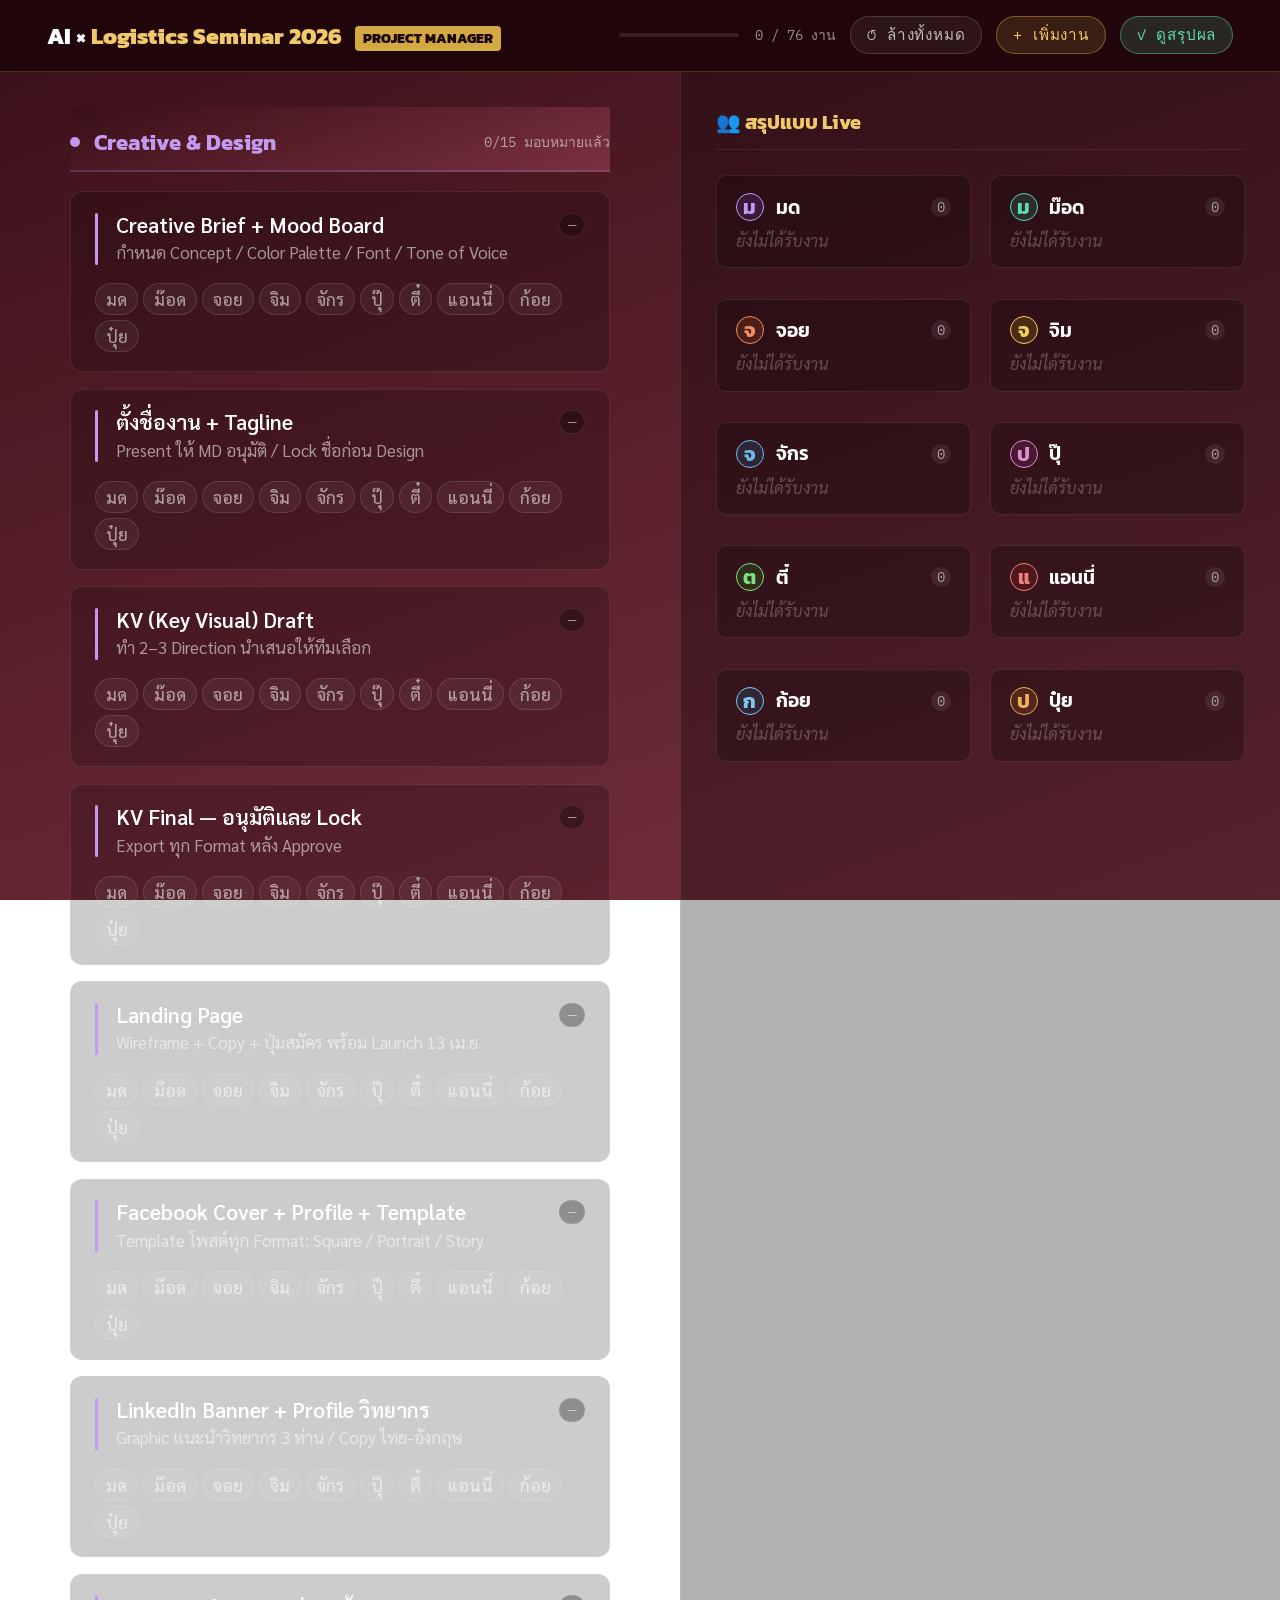
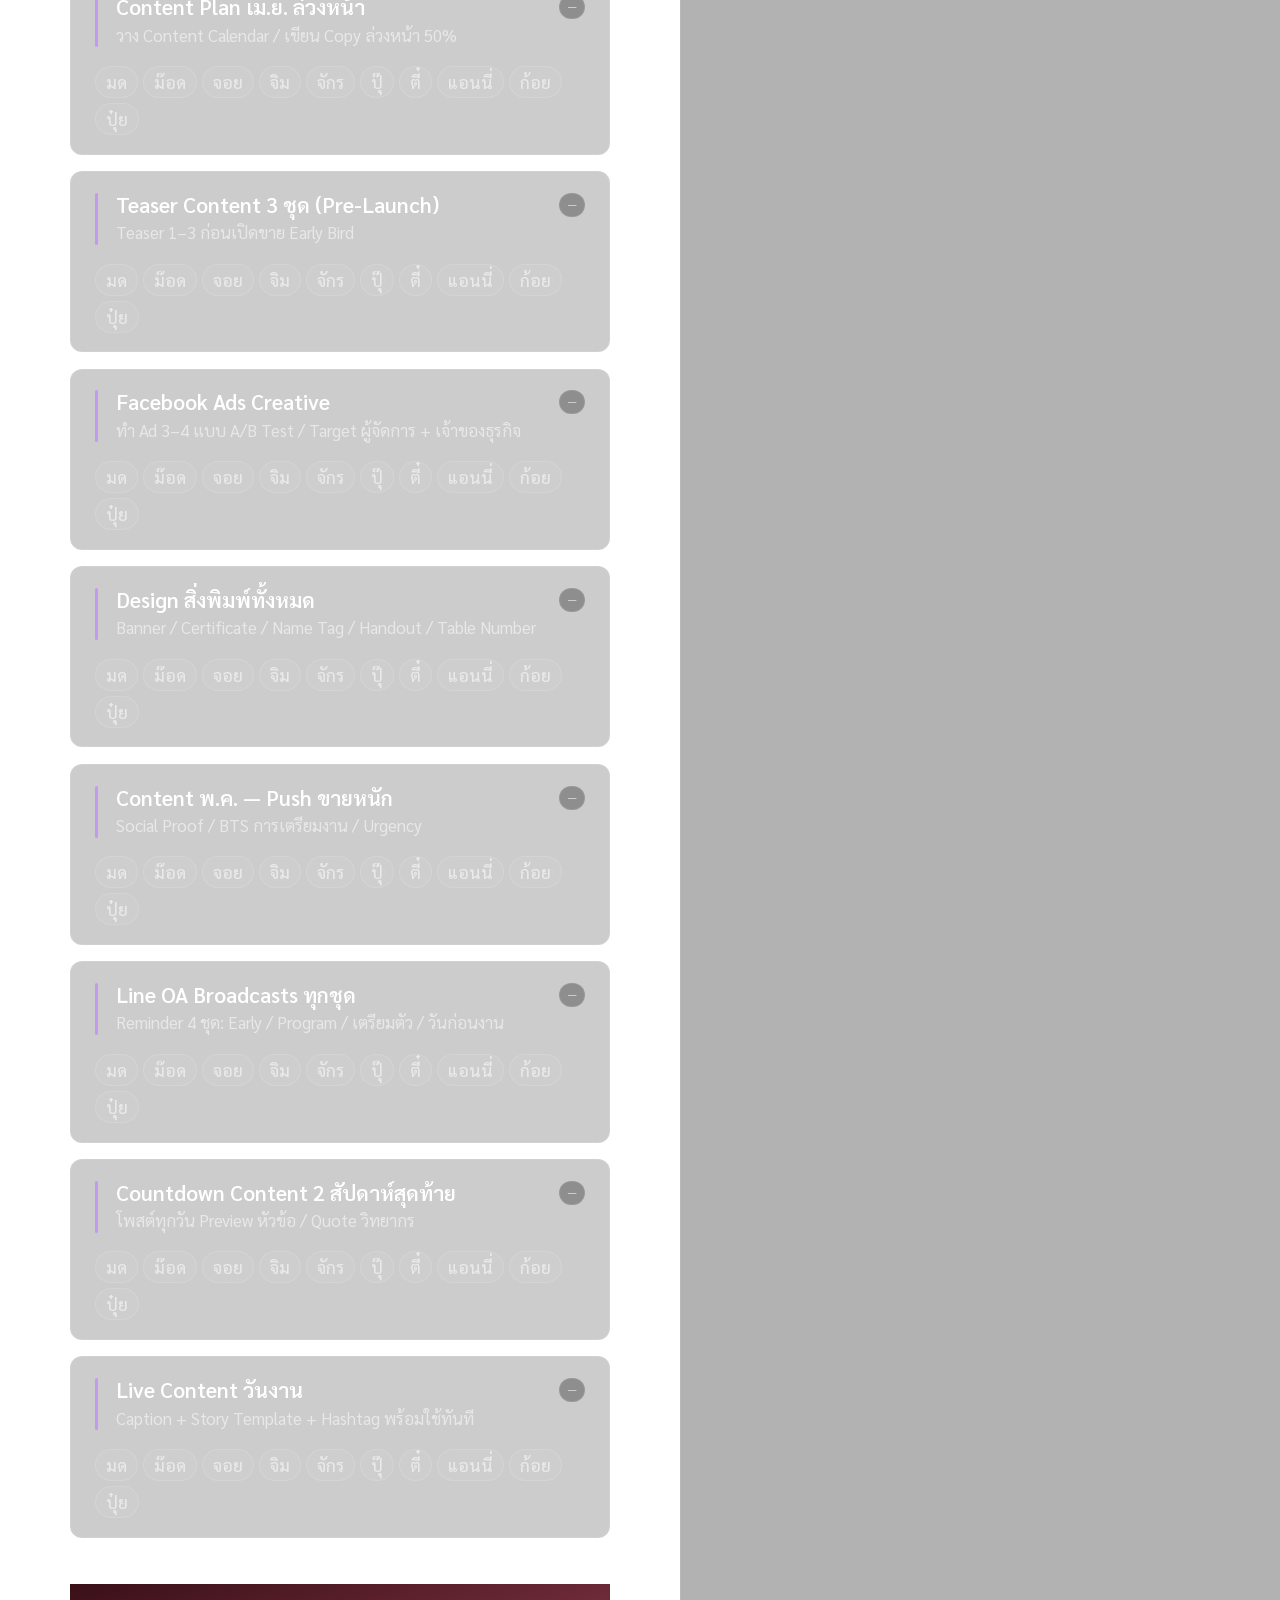
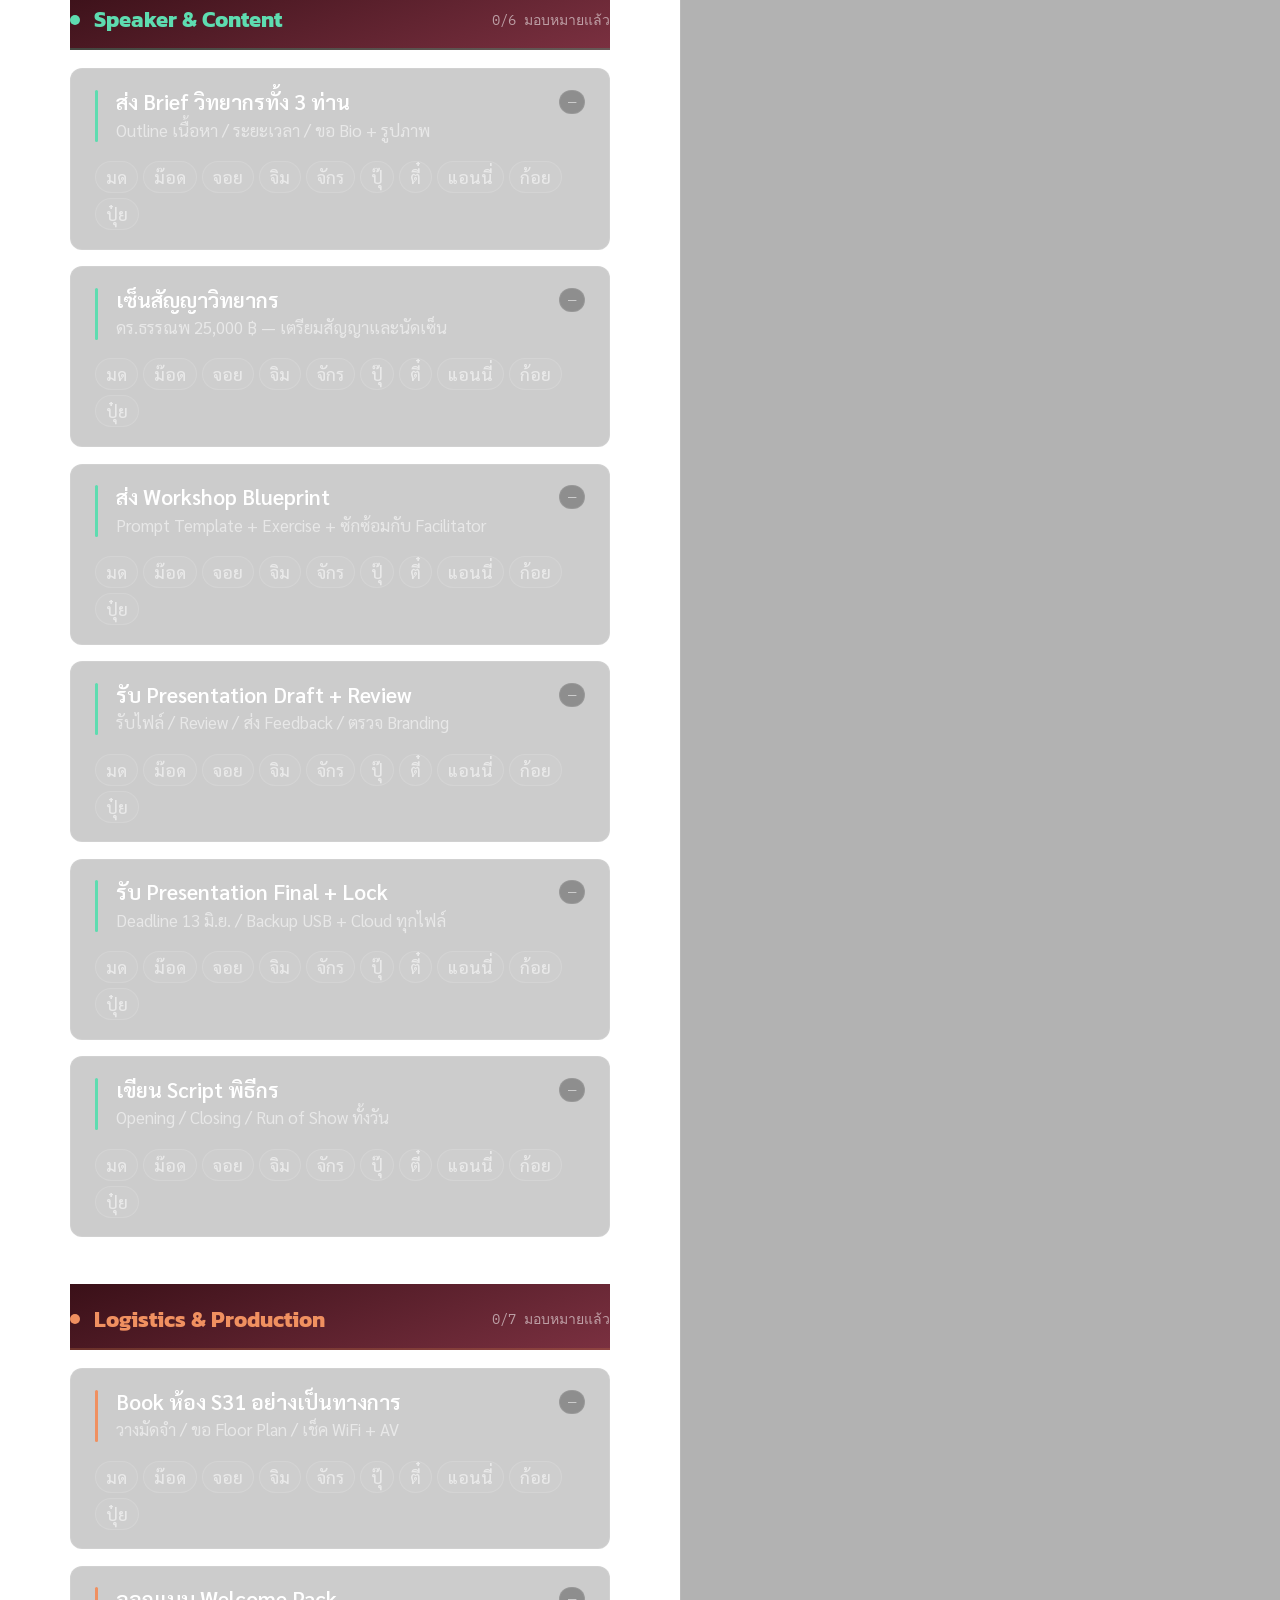
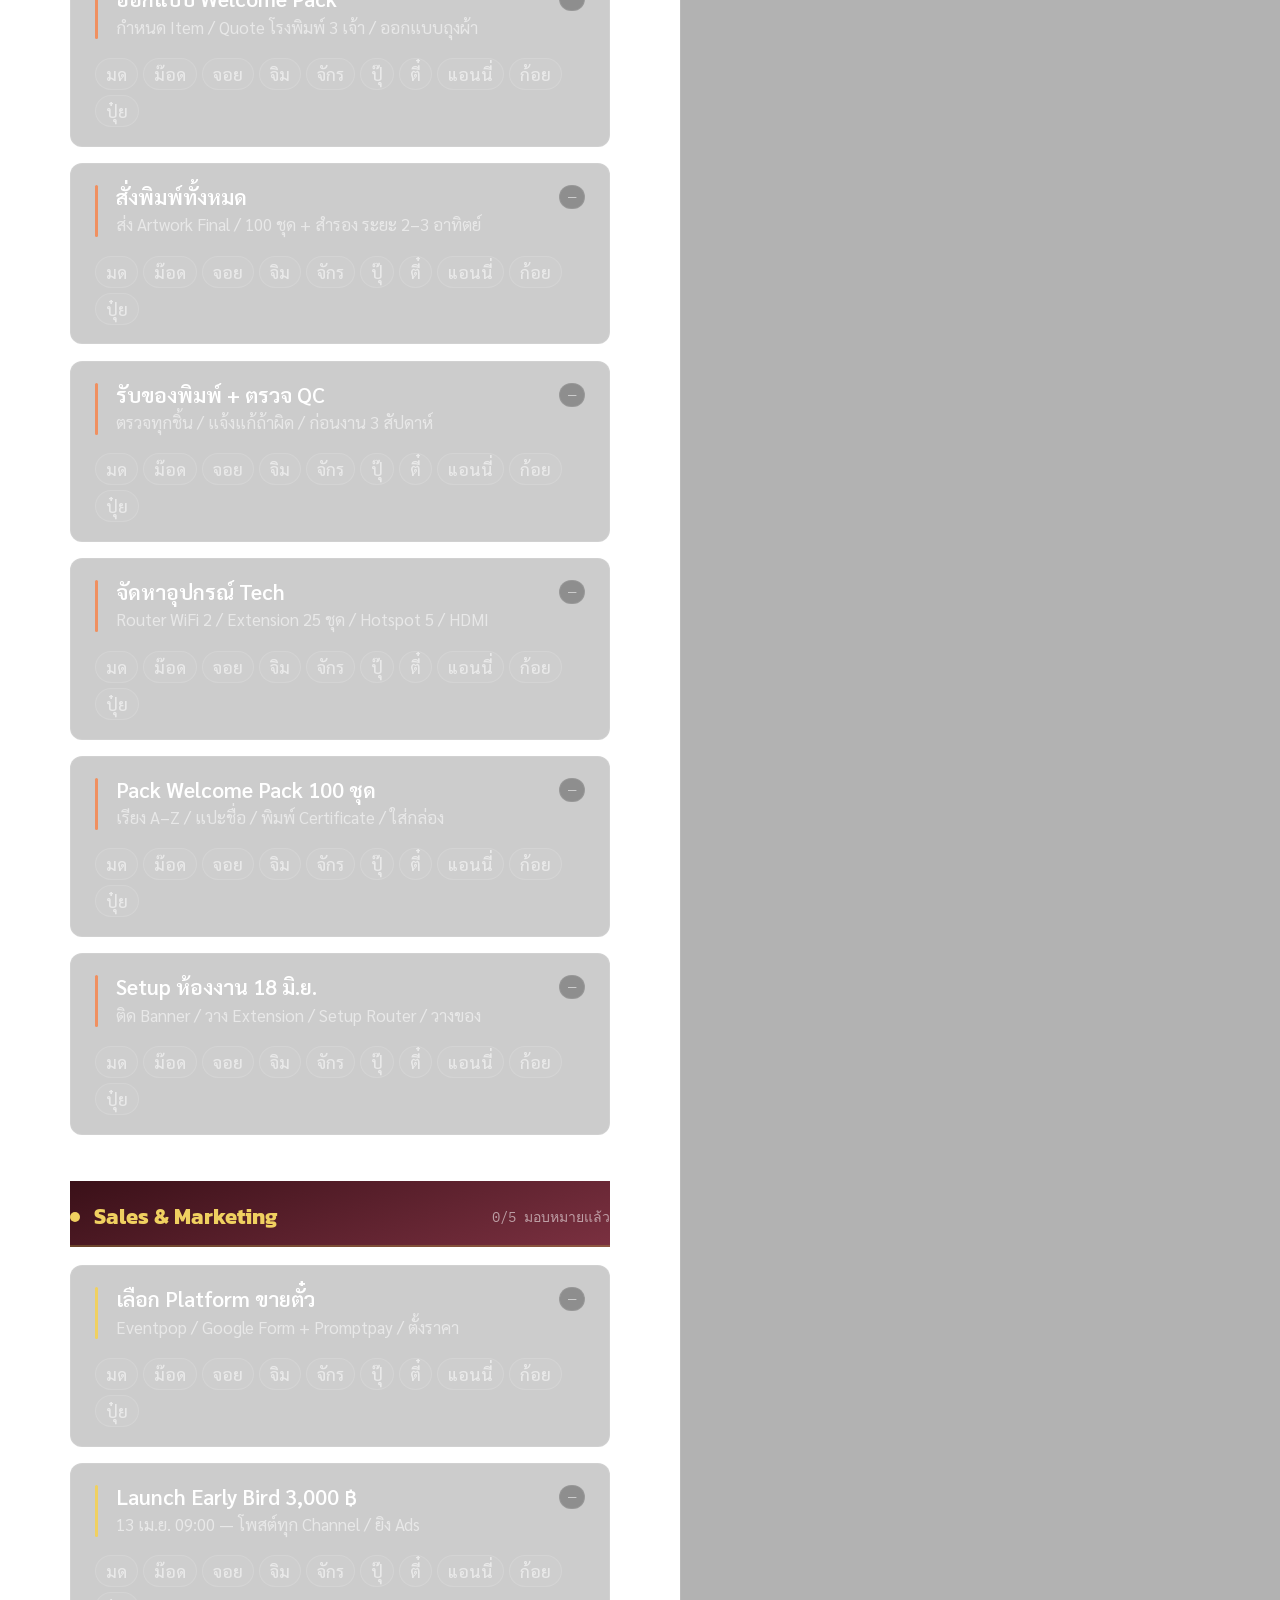
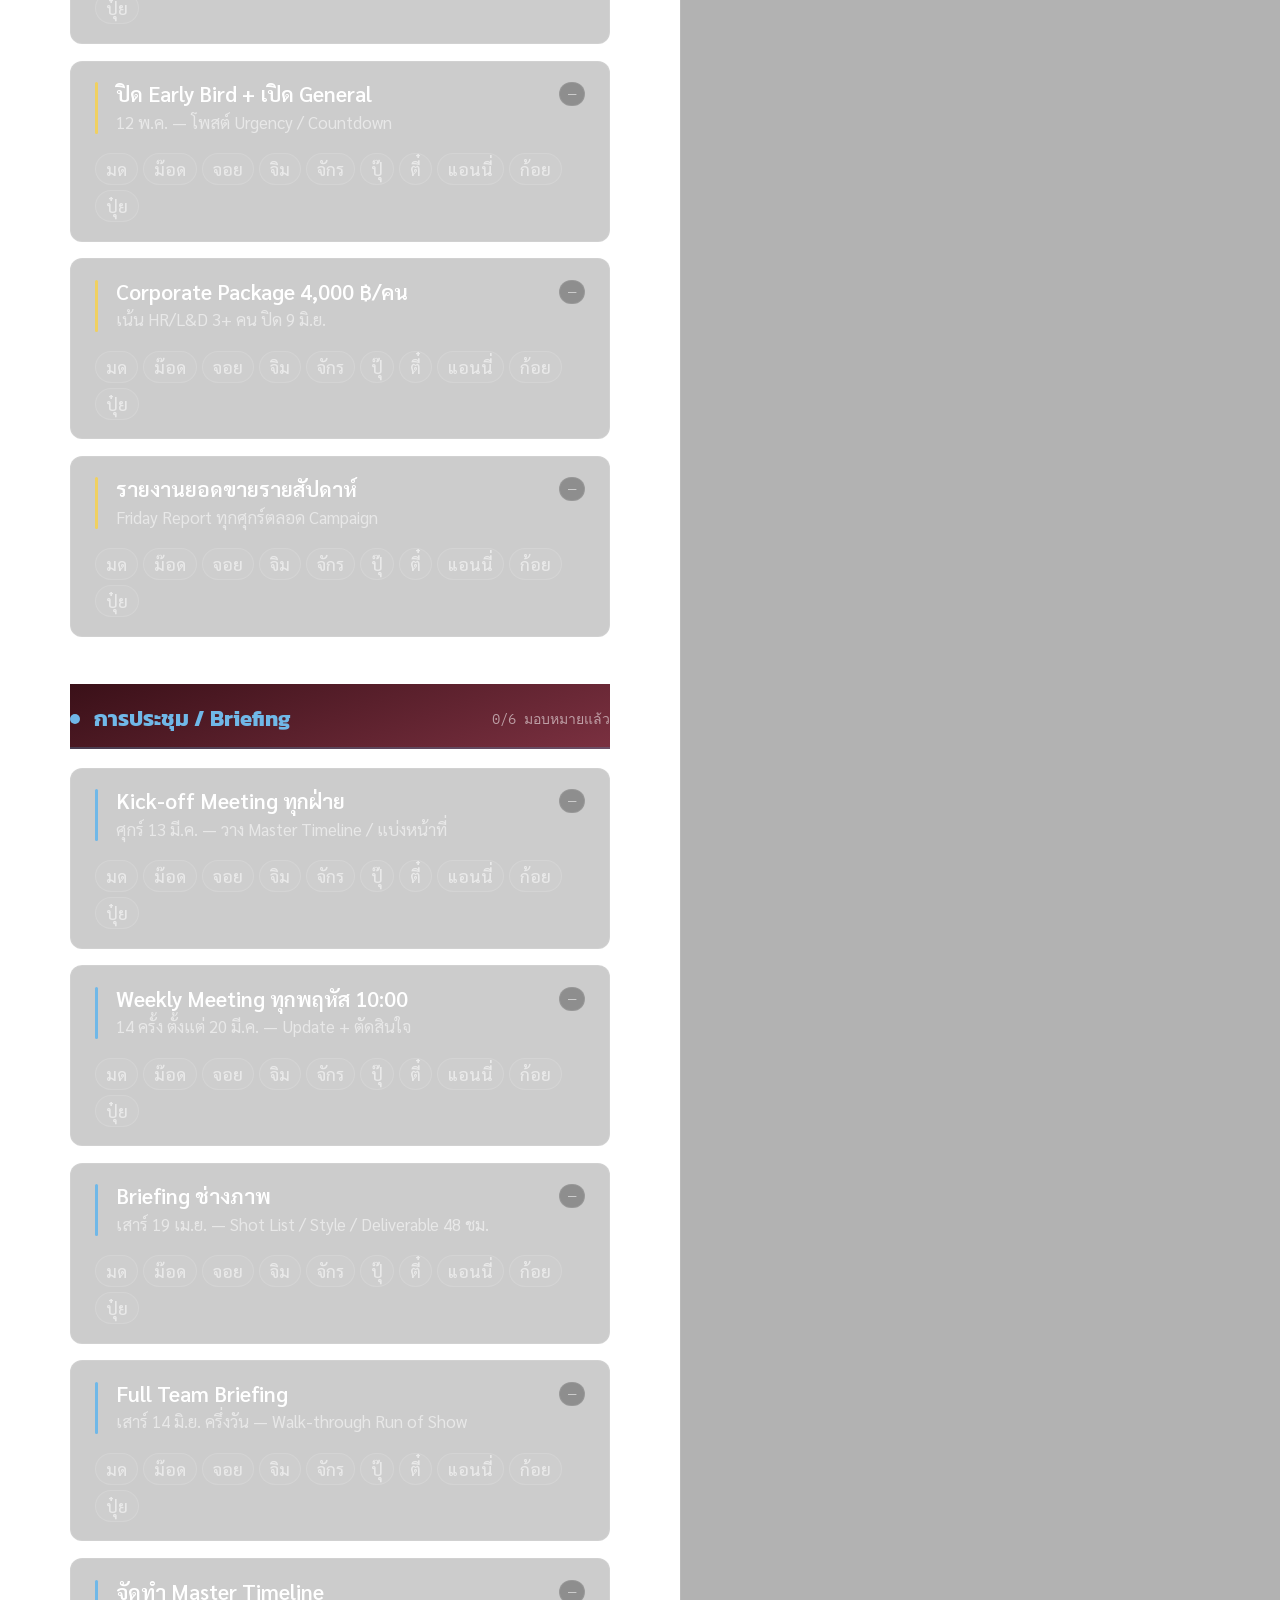
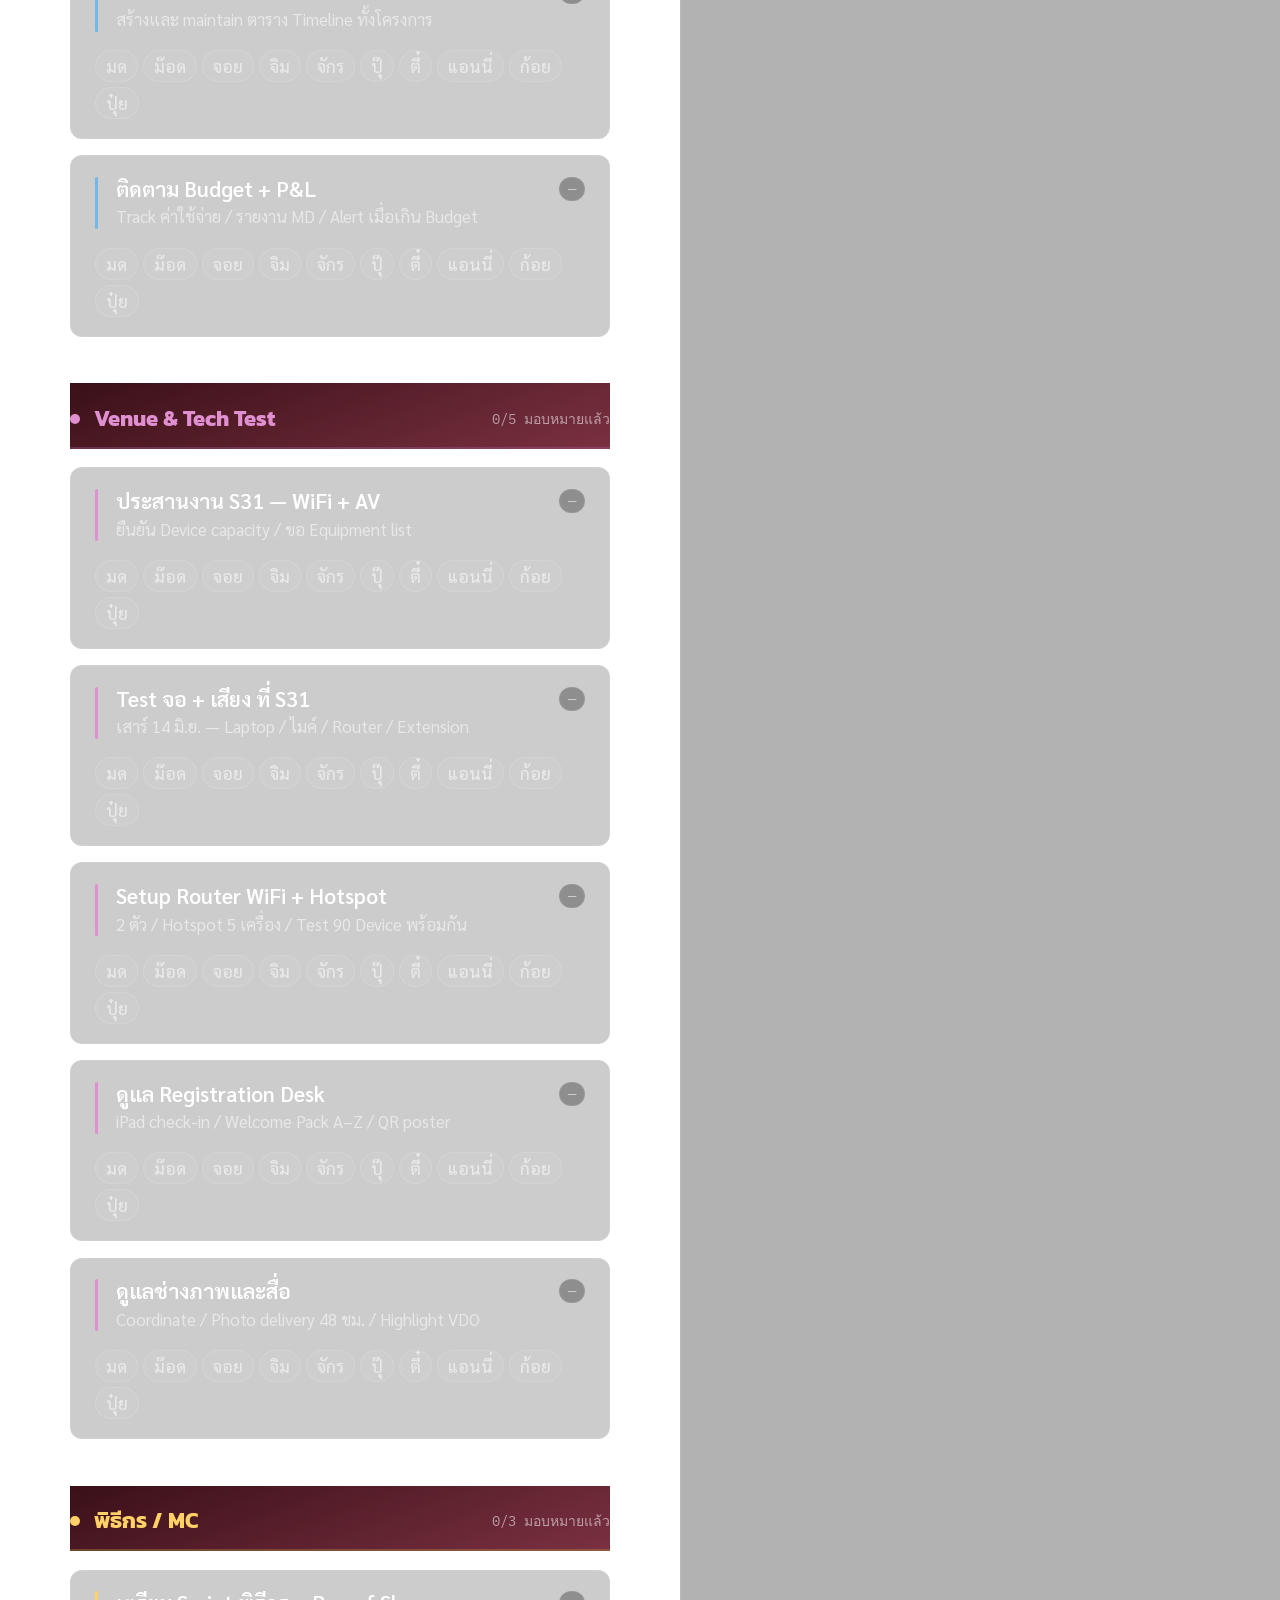
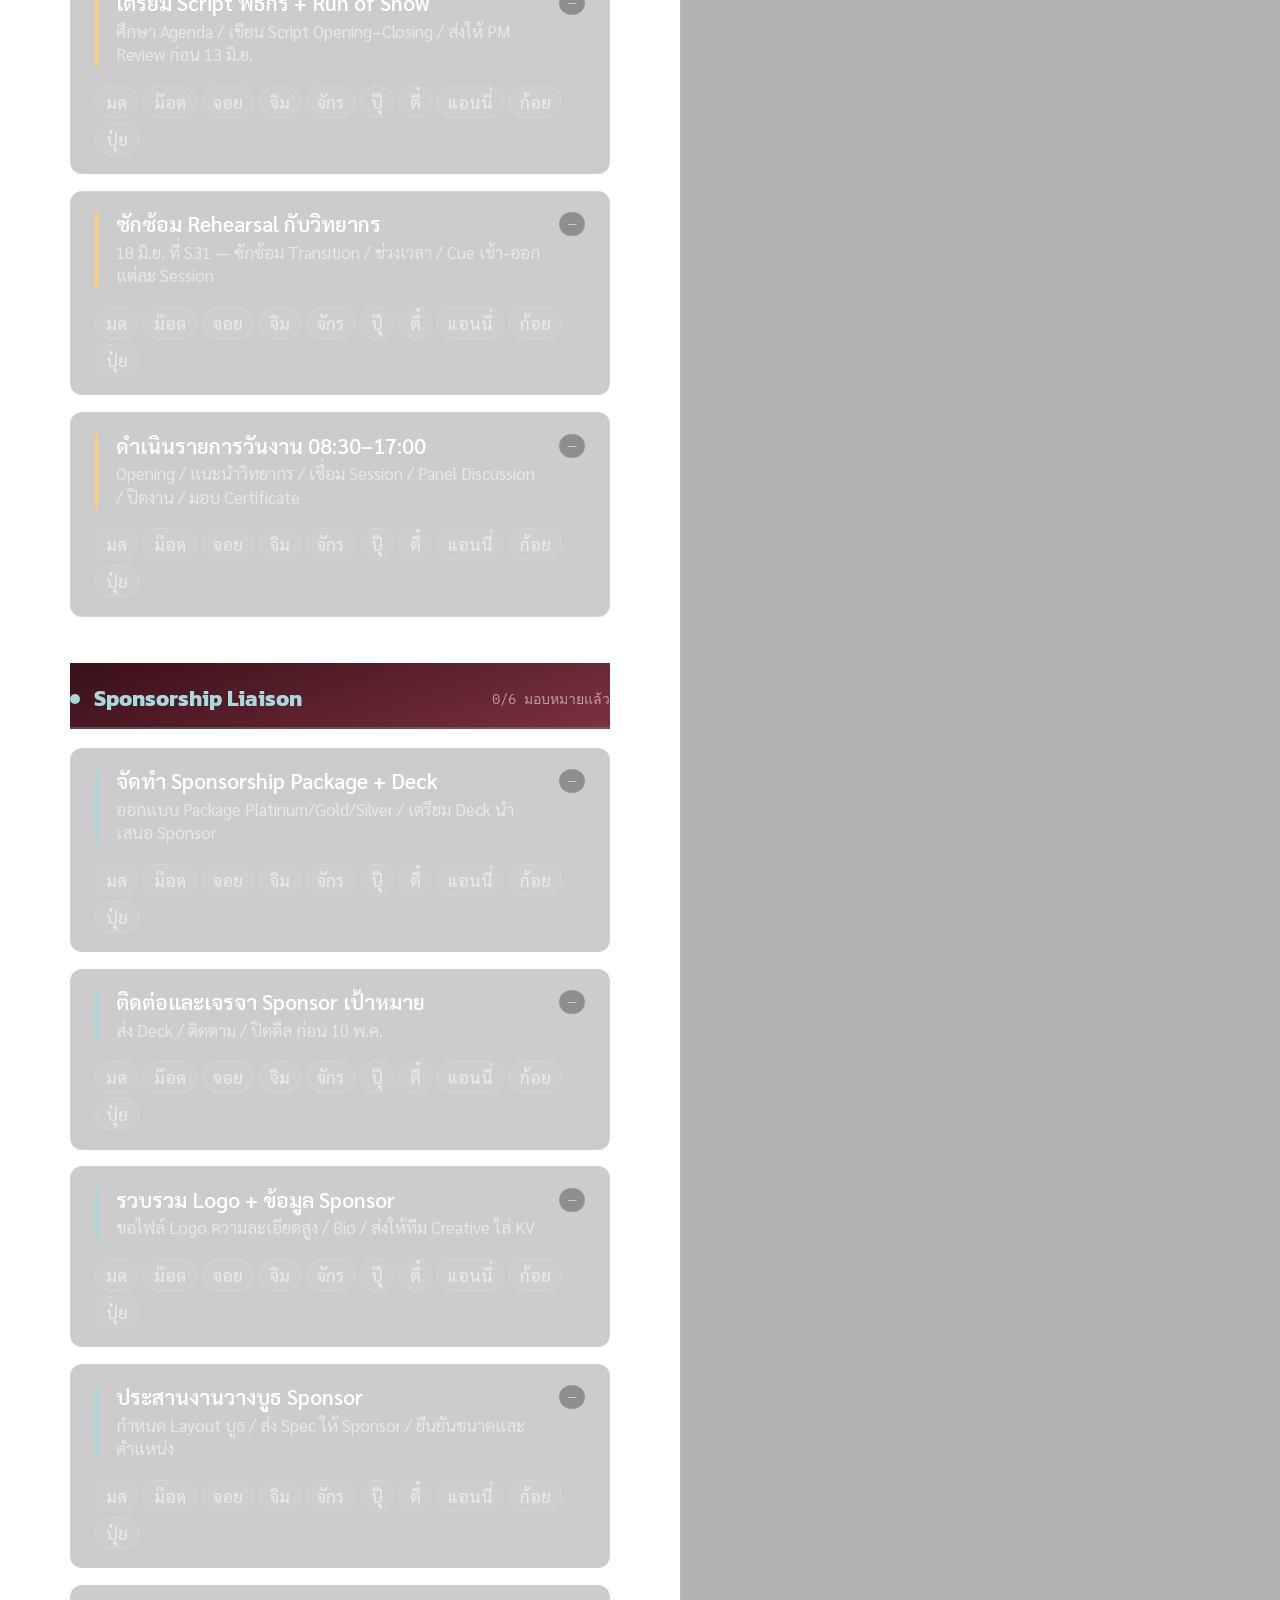
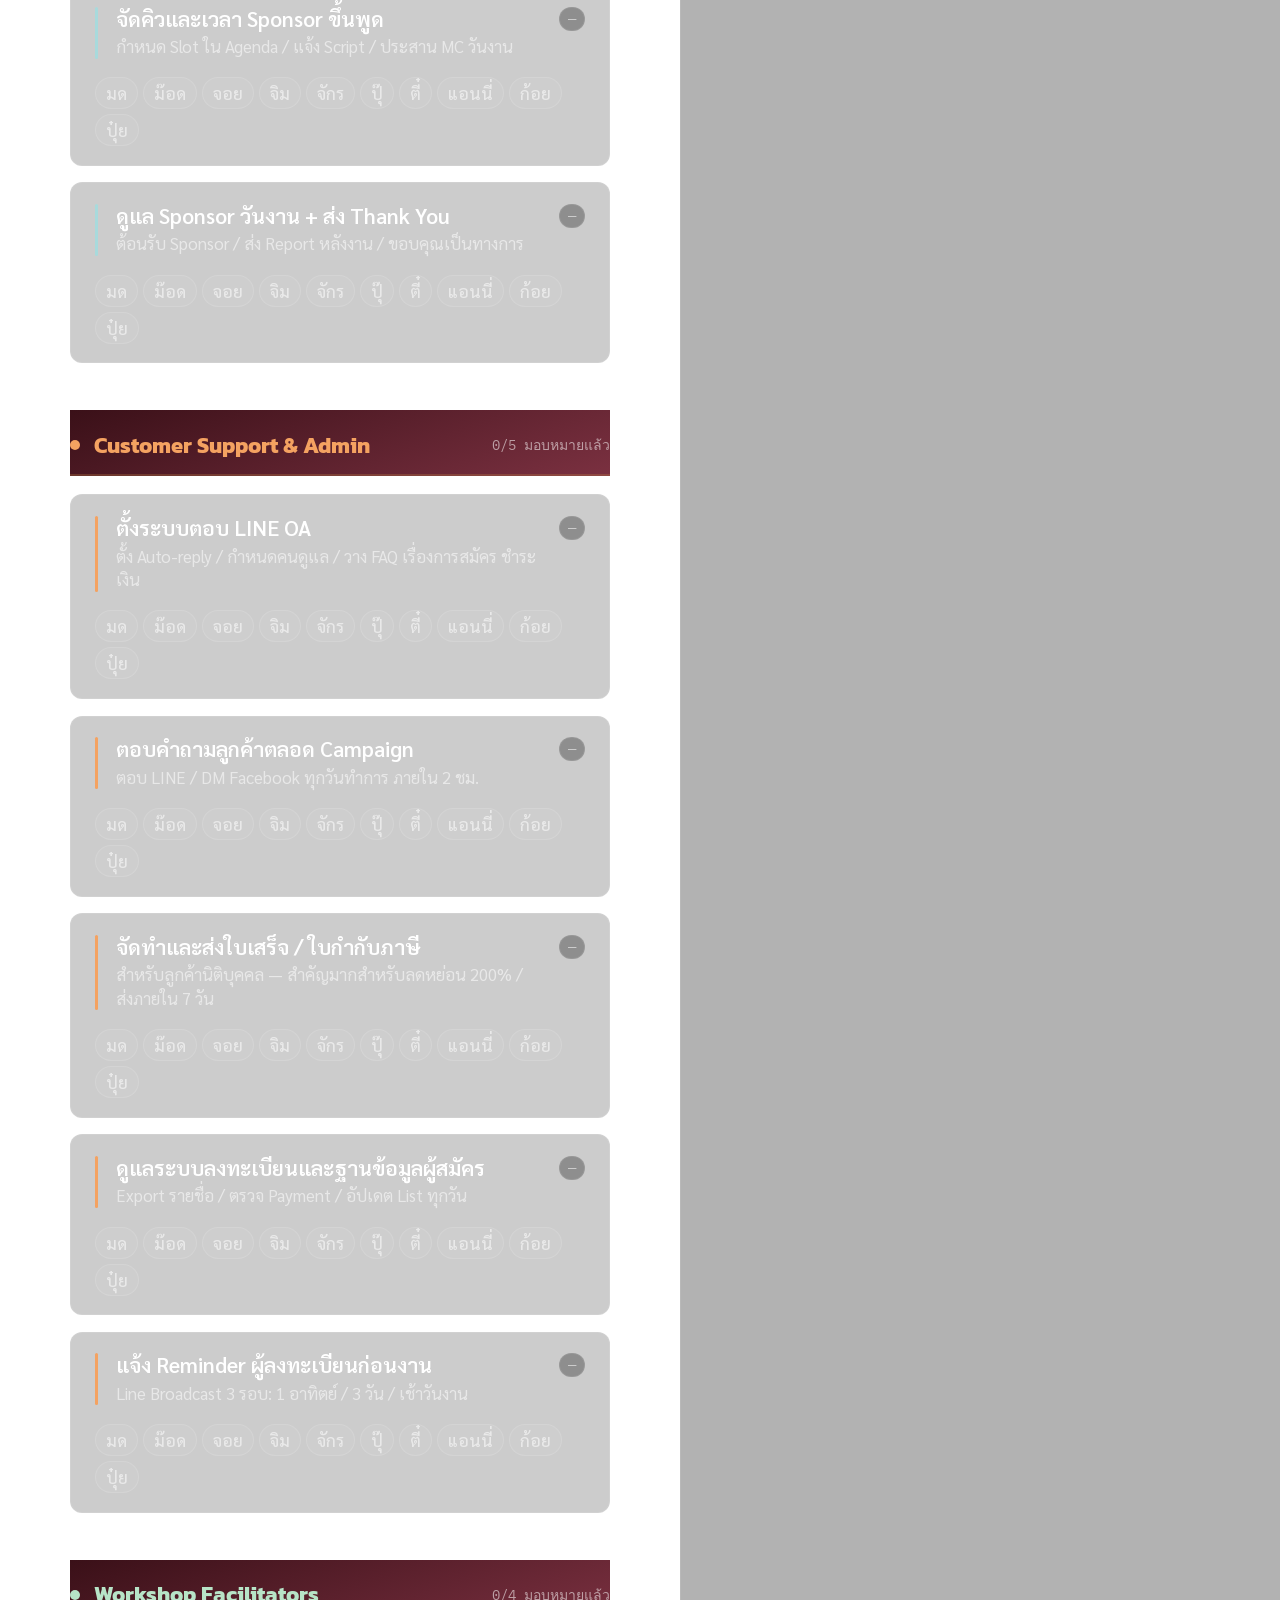
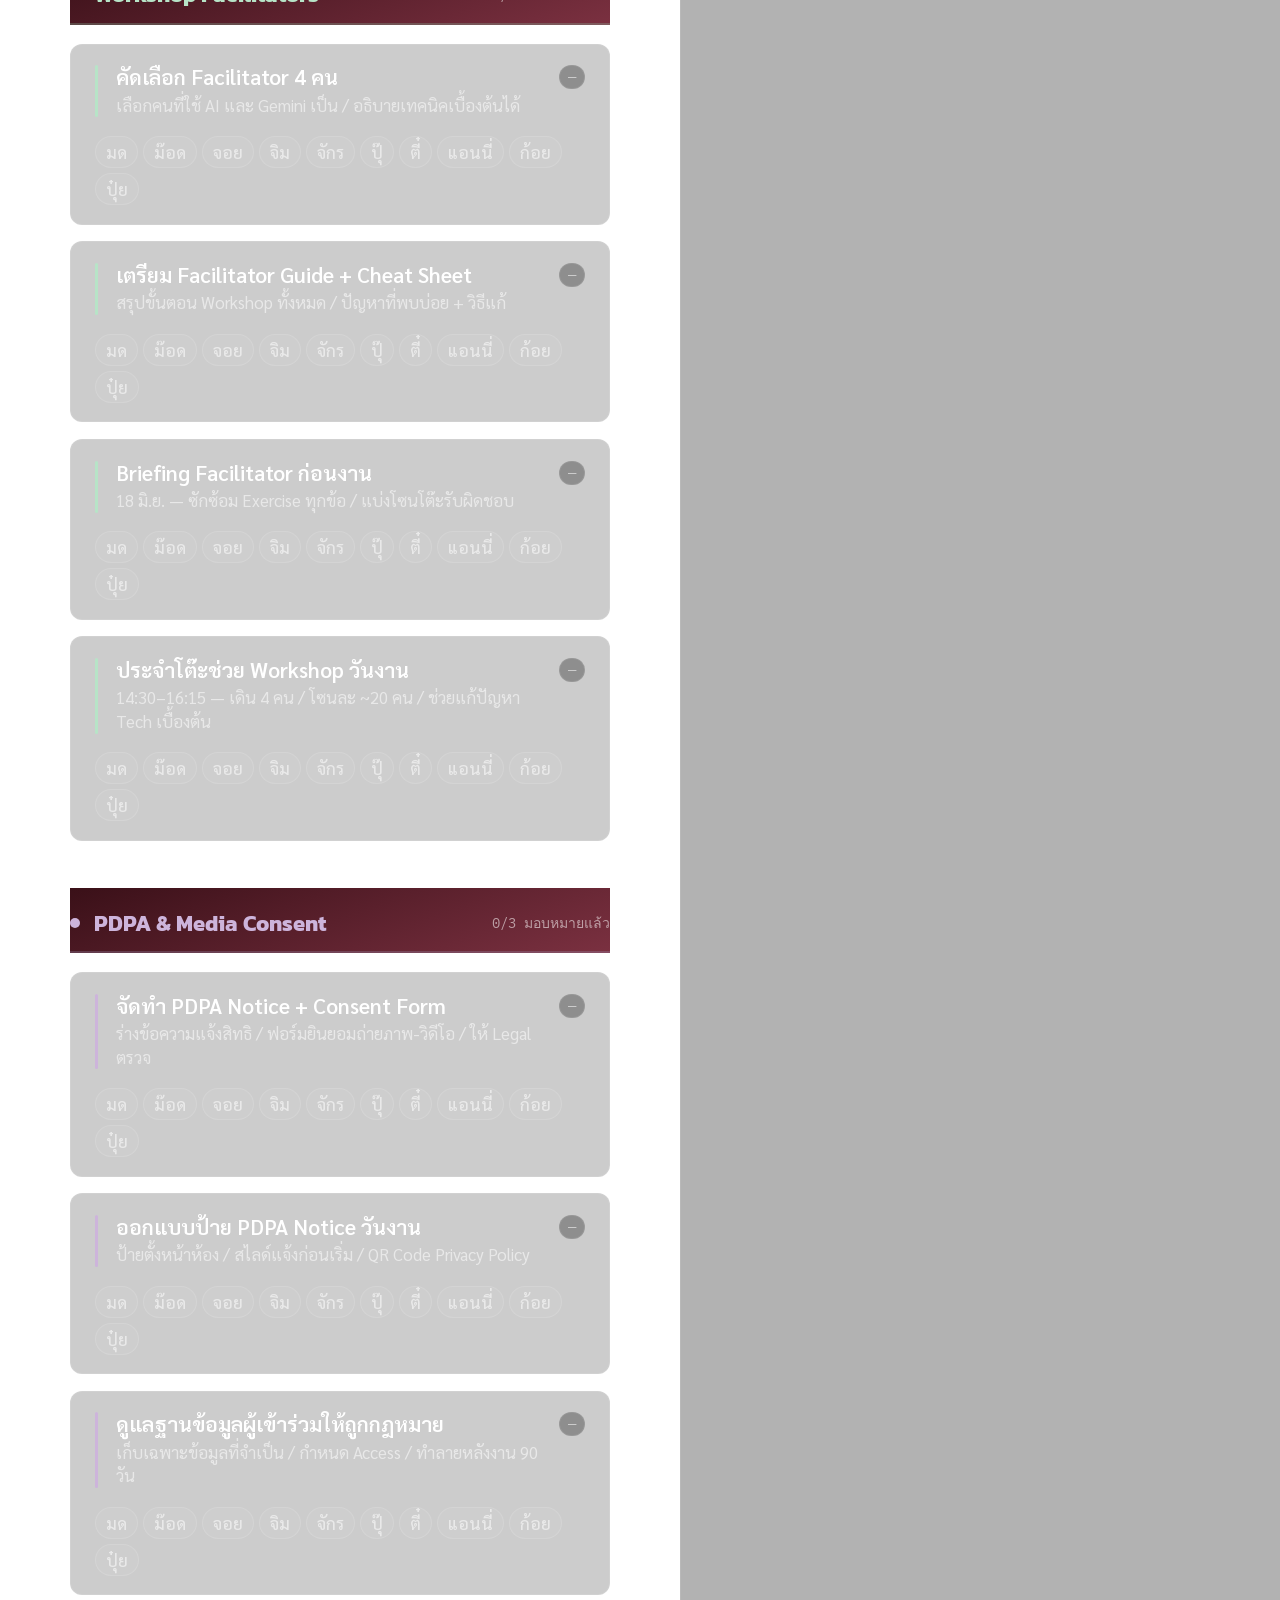
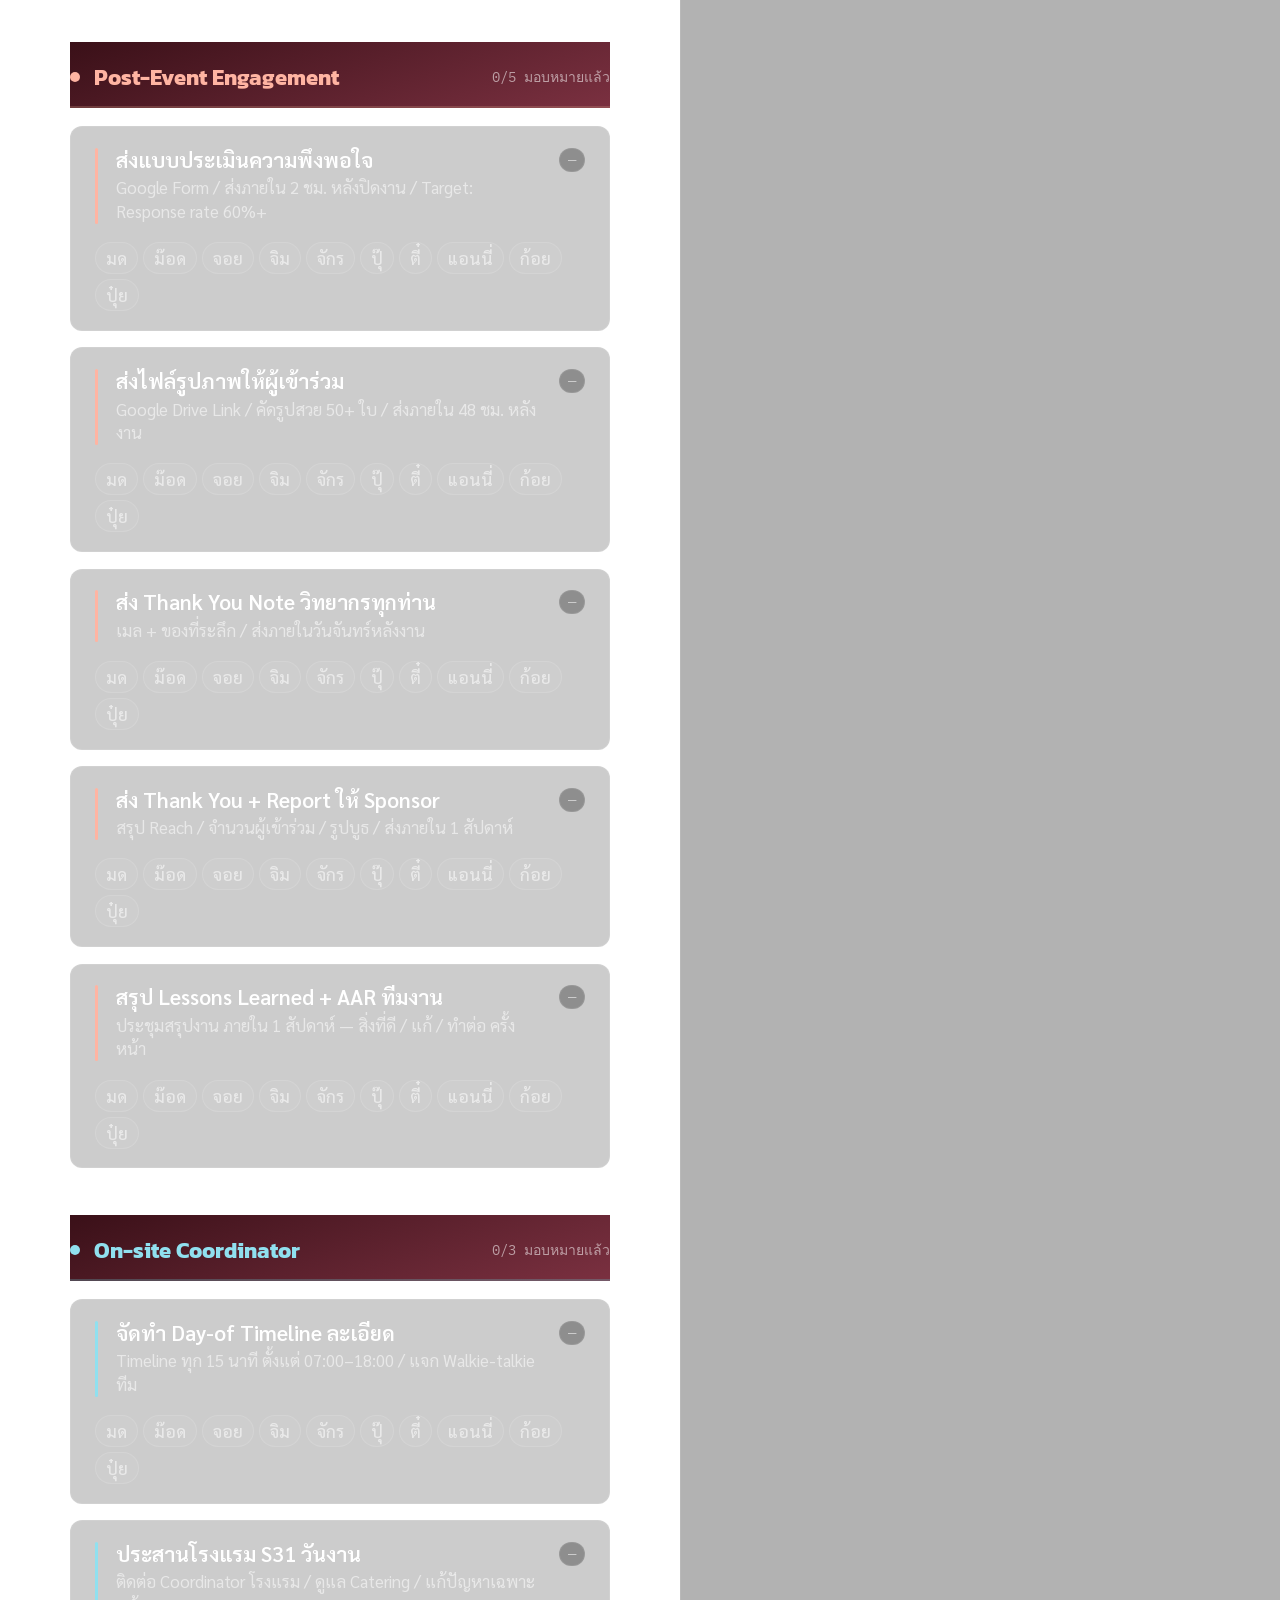
==== pm_version.html @ 1803c1a8 "UI: Move Gantt chart to a full-width container below the main layout" ====
<!DOCTYPE html>
<html lang="th">

<head>
  <meta charset="UTF-8">
  <meta name="viewport" content="width=device-width, initial-scale=1.0">
  <title>AI × Logistics — มอบหมายงาน</title>
  <link
    href="https://fonts.googleapis.com/css2?family=Kanit:wght@300;400;500;600;700;800&family=Sarabun:wght@300;400;500;600;700&family=IBM+Plex+Mono:wght@400;600&display=swap"
    rel="stylesheet">
  <style>
    :root {
      --bg1: #3a1018;
      --bg2: #7a3040;
      --gold: #d4a843;
      --gold-light: #f0c96a;
      --surface: rgba(0, 0, 0, 0.25);
      --border: rgba(255, 255, 255, 0.09);
      --dim: rgba(255, 255, 255, 0.55);
      --c-creative: #c49af0;
      --c-speaker: #5edcb0;
      --c-logistics: #f09060;
      --c-sales: #f0d060;
      --c-meeting: #70b8e8;
      --c-venue: #e090d0;
    }

    * {
      margin: 0;
      padding: 0;
      box-sizing: border-box;
    }

    html {
      font-size: 23.4px;
    }

    body {
      font-family: 'Sarabun', sans-serif;
      background: linear-gradient(160deg, var(--bg1) 0%, var(--bg2) 100%);
      background-attachment: fixed;
      color: #fff;
      min-height: 100vh;
    }

    /* ── TOPBAR ── */
    .topbar {
      position: sticky;
      top: 0;
      z-index: 50;
      display: flex;
      align-items: center;
      justify-content: space-between;
      padding: 0.7rem 2rem;
      background: rgba(30, 6, 10, 0.92);
      backdrop-filter: blur(16px);
      border-bottom: 1px solid rgba(212, 168, 67, 0.25);
      gap: 1rem;
    }

    .top-brand {
      font-family: 'Kanit', sans-serif;
      font-weight: 800;
      font-size: 1rem;
    }

    .top-brand span {
      color: var(--gold-light);
    }

    .top-brand .pm-label {
      background: var(--gold);
      color: #1a0608;
      padding: 2px 8px;
      border-radius: 4px;
      font-size: 0.6rem;
      margin-left: 8px;
      vertical-align: middle;
      text-transform: uppercase;
    }

    .top-actions {
      display: flex;
      gap: 0.6rem;
      align-items: center;
    }

    .btn {
      font-family: 'IBM Plex Mono', monospace;
      font-size: 0.65rem;
      letter-spacing: 0.8px;
      padding: 6px 16px;
      border-radius: 100px;
      cursor: pointer;
      transition: all 0.18s;
      border: 1px solid;
    }

    .btn-ghost {
      background: rgba(255, 255, 255, 0.06);
      border-color: rgba(255, 255, 255, 0.15);
      color: rgba(255, 255, 255, 0.7);
    }

    .btn-ghost:hover {
      background: rgba(255, 255, 255, 0.12);
      color: #fff;
    }

    .btn-gold {
      background: rgba(212, 168, 67, 0.15);
      border-color: rgba(212, 168, 67, 0.45);
      color: var(--gold-light);
    }

    .btn-gold:hover {
      background: rgba(212, 168, 67, 0.28);
    }

    .btn-green {
      background: rgba(94, 220, 176, 0.15);
      border-color: rgba(94, 220, 176, 0.45);
      color: #5edcb0;
    }

    .btn-green:hover {
      background: rgba(94, 220, 176, 0.28);
    }

    /* progress bar */
    .progress-wrap {
      display: flex;
      align-items: center;
      gap: 0.7rem;
      font-family: 'IBM Plex Mono', monospace;
      font-size: 0.6rem;
      color: var(--dim);
    }

    .progress-bar {
      width: 120px;
      height: 4px;
      background: rgba(255, 255, 255, 0.1);
      border-radius: 4px;
      overflow: hidden;
    }

    .progress-fill {
      height: 100%;
      background: var(--gold);
      border-radius: 4px;
      transition: width 0.3s;
    }

    /* ── LAYOUT ── */
    .layout {
      display: flex;
    }

    /* LEFT: task list */
    .main-col {
      flex: 1;
      overflow-y: auto;
      padding: 1.5rem 3rem;
    }

    .main-col::-webkit-scrollbar {
      width: 4px;
    }

    .main-col::-webkit-scrollbar-thumb {
      background: rgba(212, 168, 67, 0.25);
      border-radius: 4px;
    }

    .inner {
      max-width: 1000px;
      margin: 0 auto;
    }

    /* RIGHT: summary */
    .side-col {
      width: 600px;
      flex-shrink: 0;
      background: rgba(0, 0, 0, 0.3);
      border-left: 1px solid var(--border);
      overflow-y: auto;
      padding: 1.5rem;
      display: flex;
      flex-direction: column;
      gap: 0.8rem;
    }

    .live-grid {
      display: grid;
      grid-template-columns: 1fr 1fr;
      gap: 0.8rem;
    }

    .side-col::-webkit-scrollbar {
      width: 3px;
    }

    .side-col::-webkit-scrollbar-thumb {
      background: rgba(212, 168, 67, 0.2);
      border-radius: 3px;
    }

    /* ── DEPT GROUP ── */
    .dept-group {
      margin-bottom: 2rem;
    }

    .dept-header {
      display: flex;
      align-items: center;
      gap: 0.6rem;
      padding: 0.5rem 0;
      margin-bottom: 0.8rem;
      border-bottom: 2px solid;
      position: sticky;
      top: -1px;
      background: linear-gradient(160deg, var(--bg1) 0%, var(--bg2) 100%);
      z-index: 10;
      padding-top: 0.8rem;
    }

    .dept-dot {
      width: 10px;
      height: 10px;
      border-radius: 50%;
      flex-shrink: 0;
    }

    .dept-name {
      font-family: 'Kanit', sans-serif;
      font-weight: 700;
      font-size: 0.95rem;
    }

    .dept-progress {
      margin-left: auto;
      font-family: 'IBM Plex Mono', monospace;
      font-size: 0.6rem;
      color: var(--dim);
    }

    /* ── TASK CARD ── */
    .task-card {
      background: rgba(0, 0, 0, 0.2);
      border: 1px solid var(--border);
      border-radius: 12px;
      margin-bottom: 0.7rem;
      overflow: hidden;
      transition: border-color 0.2s;
    }

    .task-card.has-assign {
      border-color: rgba(212, 168, 67, 0.25);
    }

    .task-top {
      display: flex;
      align-items: flex-start;
      gap: 0.8rem;
      padding: 0.8rem 1rem;
    }

    .task-left-bar {
      width: 3px;
      border-radius: 2px;
      flex-shrink: 0;
      align-self: stretch;
      margin-top: 2px;
    }

    .task-info {
      flex: 1;
    }

    .task-title {
      font-weight: 600;
      font-size: 0.9rem;
      line-height: 1.35;
      margin-bottom: 2px;
    }

    .task-detail {
      font-size: 0.72rem;
      color: var(--dim);
      line-height: 1.4;
    }

    .task-assign-count {
      flex-shrink: 0;
      font-family: 'IBM Plex Mono', monospace;
      font-size: 0.58rem;
      background: rgba(0, 0, 0, 0.3);
      border: 1px solid var(--border);
      padding: 2px 8px;
      border-radius: 100px;
      color: var(--dim);
      white-space: nowrap;
      margin-top: 2px;
    }

    .task-assign-count.has-n {
      background: rgba(212, 168, 67, 0.1);
      border-color: rgba(212, 168, 67, 0.3);
      color: var(--gold-light);
    }

    /* member chips row */
    .member-row {
      display: flex;
      flex-wrap: wrap;
      gap: 5px;
      padding: 0 1rem 0.8rem 1rem;
    }

    .mem-chip {
      display: inline-flex;
      align-items: center;
      gap: 4px;
      font-family: 'Sarabun', sans-serif;
      font-size: 0.72rem;
      font-weight: 500;
      padding: 4px 10px;
      border-radius: 100px;
      border: 1.5px solid rgba(255, 255, 255, 0.12);
      background: rgba(255, 255, 255, 0.05);
      color: rgba(255, 255, 255, 0.55);
      cursor: pointer;
      transition: all 0.15s;
      user-select: none;
    }

    .mem-chip:hover {
      background: rgba(255, 255, 255, 0.1);
      color: rgba(255, 255, 255, 0.85);
      border-color: rgba(255, 255, 255, 0.25);
    }

    .mem-chip.selected {
      color: #1a0608;
      font-weight: 700;
      border-color: transparent;
    }

    .mem-chip .check-icon {
      display: none;
      font-size: 0.65rem;
    }

    .mem-chip.selected .check-icon {
      display: inline;
    }

    /* ── SUMMARY SIDEBAR ── */
    .side-title {
      font-family: 'Kanit', sans-serif;
      font-weight: 700;
      font-size: 0.85rem;
      color: var(--gold-light);
      padding-bottom: 0.5rem;
      border-bottom: 1px solid rgba(255, 255, 255, 0.08);
      margin-bottom: 0.3rem;
    }

    .member-summary-card {
      background: rgba(0, 0, 0, 0.25);
      border: 1px solid var(--border);
      border-radius: 10px;
      padding: 0.7rem 0.8rem;
      margin-bottom: 0.5rem;
    }

    .ms-header {
      display: flex;
      align-items: center;
      gap: 0.5rem;
      margin-bottom: 0.35rem;
    }

    .ms-avatar {
      width: 28px;
      height: 28px;
      border-radius: 50%;
      display: flex;
      align-items: center;
      justify-content: center;
      font-family: 'Kanit', sans-serif;
      font-weight: 700;
      font-size: 0.85rem;
      flex-shrink: 0;
      border: 1.5px solid;
    }

    .ms-name {
      font-family: 'Kanit', sans-serif;
      font-weight: 600;
      font-size: 0.82rem;
      flex: 1;
    }

    .ms-count {
      font-family: 'IBM Plex Mono', monospace;
      font-size: 0.58rem;
      padding: 1px 6px;
      border-radius: 100px;
      background: rgba(255, 255, 255, 0.08);
      color: var(--dim);
    }

    .ms-tasks {
      display: flex;
      flex-wrap: wrap;
      gap: 3px;
      overflow: hidden;
    }

    .ms-task-tag {
      font-size: 0.62rem;
      padding: 2px 6px;
      border-radius: 5px;
      background: rgba(255, 255, 255, 0.06);
      color: rgba(255, 255, 255, 0.65);
      border: 1px solid rgba(255, 255, 255, 0.08);
      max-width: 100%;
      overflow: hidden;
      text-overflow: ellipsis;
      white-space: nowrap;
      min-width: 0;
    }

    .ms-empty {
      font-size: 0.7rem;
      color: rgba(255, 255, 255, 0.25);
      font-style: italic;
    }

    /* ── GANTT ── */
    .gtab {
      font-family: 'IBM Plex Mono', monospace;
      font-size: 0.6rem;
      letter-spacing: 0.5px;
      padding: 4px 12px;
      border-radius: 100px;
      border: none;
      background: transparent;
      color: rgba(255, 255, 255, 0.45);
      cursor: pointer;
      transition: all 0.15s;
    }

    .gtab.active-gtab {
      background: rgba(212, 168, 67, 0.2);
      color: var(--gold-light);
    }

    .gperson-chip {
      font-family: 'Sarabun', sans-serif;
      font-size: 0.68rem;
      font-weight: 600;
      padding: 3px 10px;
      border-radius: 100px;
      border: 1.5px solid rgba(255, 255, 255, 0.12);
      background: rgba(255, 255, 255, 0.05);
      color: rgba(255, 255, 255, 0.5);
      cursor: pointer;
      transition: all 0.15s;
      user-select: none;
    }

    .gperson-chip.gp-active {
      color: #1a0608;
      border-color: transparent;
      font-weight: 700;
    }

    .gantt-table {
      width: 100%;
      border-collapse: collapse;
      font-size: 0.75rem;
    }

    .gantt-table th {
      font-family: 'IBM Plex Mono', monospace;
      font-size: 0.55rem;
      letter-spacing: 1px;
      color: rgba(255, 255, 255, 0.4);
      font-weight: 400;
      padding: 6px 8px;
      border-bottom: 1px solid rgba(255, 255, 255, 0.08);
      white-space: nowrap;
      text-align: center;
      background: rgba(0, 0, 0, 0.25);
    }

    .gantt-table th.col-task {
      text-align: left;
      width: 220px;
      position: sticky;
      left: 0;
      background: rgba(20, 5, 8, 0.97);
      z-index: 5;
    }

    .gantt-table td {
      padding: 3px 0;
      border-bottom: 1px solid rgba(255, 255, 255, 0.04);
      vertical-align: middle;
    }

    .gantt-table td.col-task {
      padding: 5px 10px;
      position: sticky;
      left: 0;
      background: rgba(20, 5, 8, 0.95);
      z-index: 4;
      font-size: 0.72rem;
      line-height: 1.35;
    }

    .gantt-table tr:hover td {
      background: rgba(255, 255, 255, 0.025);
    }

    .gantt-table tr:hover td.col-task {
      background: rgba(20, 5, 8, 0.98);
    }

    .gantt-dept-row td {
      font-family: 'Kanit', sans-serif;
      font-weight: 700;
      font-size: 0.72rem;
      padding: 8px 10px 4px;
      color: rgba(255, 255, 255, 0.5);
      background: rgba(0, 0, 0, 0.2);
    }

    .gantt-dept-row td.col-task {
      background: rgba(10, 2, 5, 0.98);
    }

    .gbar-cell {
      padding: 3px 2px !important;
    }

    .gbar {
      height: 18px;
      border-radius: 4px;
      position: relative;
      display: flex;
      align-items: center;
      padding: 0 5px;
      font-family: 'IBM Plex Mono', monospace;
      font-size: 0.5rem;
      white-space: nowrap;
      overflow: hidden;
      transition: opacity 0.2s;
      cursor: default;
    }

    .gbar:hover {
      filter: brightness(1.2);
    }

    .gbar-label {
      overflow: hidden;
      text-overflow: ellipsis;
      color: rgba(0, 0, 0, 0.8);
      font-weight: 600;
    }

    .today-col {
      background: rgba(212, 168, 67, 0.08) !important;
    }

    .today-header {
      color: var(--gold-light) !important;
      font-weight: 600 !important;
    }

    .assignees-tag {
      font-size: 0.6rem;
      color: rgba(255, 255, 255, 0.45);
      margin-top: 1px;
      white-space: nowrap;
      overflow: hidden;
      text-overflow: ellipsis;
    }

    /* ── BAR CHART ── */
    .chart-wrap {
      display: flex;
      align-items: flex-end;
      gap: 0.7rem;
      height: 220px;
      padding: 0 0.5rem;
      position: relative;
    }

    .chart-gridlines {
      position: absolute;
      inset: 0;
      display: flex;
      flex-direction: column;
      justify-content: space-between;
      pointer-events: none;
      padding-bottom: 36px;
    }

    .chart-gridline {
      border-top: 1px dashed rgba(255, 255, 255, 0.07);
      width: 100%;
      position: relative;
    }

    .chart-gridline-label {
      position: absolute;
      right: calc(100% + 6px);
      top: -8px;
      font-family: 'IBM Plex Mono', monospace;
      font-size: 0.55rem;
      color: rgba(255, 255, 255, 0.25);
      white-space: nowrap;
    }

    .chart-col {
      flex: 1;
      display: flex;
      flex-direction: column;
      align-items: center;
      justify-content: flex-end;
      gap: 6px;
      height: 100%;
    }

    .chart-bar-wrap {
      width: 100%;
      display: flex;
      flex-direction: column;
      align-items: center;
      justify-content: flex-end;
      flex: 1;
    }

    .chart-bar {
      width: 72%;
      border-radius: 6px 6px 0 0;
      transition: height 0.6s cubic-bezier(0.34, 1.56, 0.64, 1);
      position: relative;
      min-height: 4px;
      cursor: default;
    }

    .chart-bar:hover {
      filter: brightness(1.15);
    }

    .chart-val {
      font-family: 'Kanit', sans-serif;
      font-weight: 700;
      font-size: 0.85rem;
      margin-bottom: 4px;
      transition: all 0.3s;
    }

    .chart-name {
      font-family: 'Sarabun', sans-serif;
      font-size: 0.72rem;
      color: rgba(255, 255, 255, 0.7);
      text-align: center;
      white-space: nowrap;
    }

    .chart-dept-dots {
      display: flex;
      flex-wrap: wrap;
      justify-content: center;
      gap: 2px;
      max-width: 100%;
      margin-top: 4px;
    }

    .chart-dept-dot {
      width: 5px;
      height: 5px;
      border-radius: 50%;
    }

    /* ── SUMMARY MODAL ── */
    .modal-bg {
      display: none;
      position: fixed;
      inset: 0;
      background: rgba(0, 0, 0, 0.85);
      z-index: 200;
      overflow-y: auto;
      padding: 2rem 1rem;
    }

    .modal-box {
      max-width: 1400px;
      width: 95%;
      margin: 0 auto;
      background: linear-gradient(160deg, #2a0c10, #5a2030);
      border: 1px solid rgba(212, 168, 67, 0.25);
      border-radius: 18px;
      overflow: hidden;
    }

    .modal-header {
      display: flex;
      align-items: center;
      justify-content: space-between;
      padding: 1.2rem 1.5rem;
      border-bottom: 1px solid rgba(255, 255, 255, 0.08);
    }

    .modal-title {
      font-family: 'Kanit', sans-serif;
      font-weight: 800;
      font-size: 1.1rem;
    }

    .modal-body {
      padding: 1.5rem;
    }

    /* summary by person */
    .sum-grid {
      display: grid;
      grid-template-columns: repeat(5, 1fr);
      gap: 1rem;
    }

    /* Responsive fallback for smaller screens */
    @media (max-width: 1200px) {
      .sum-grid {
        grid-template-columns: repeat(auto-fill, minmax(260px, 1fr));
      }
    }

    .sum-card {
      background: rgba(0, 0, 0, 0.3);
      border: 1px solid rgba(255, 255, 255, 0.08);
      border-radius: 12px;
      overflow: hidden;
    }

    .sum-card-header {
      display: flex;
      align-items: center;
      gap: 0.6rem;
      padding: 0.8rem 1rem;
      border-bottom: 1px solid rgba(255, 255, 255, 0.06);
    }

    .sum-avatar {
      width: 34px;
      height: 34px;
      border-radius: 50%;
      display: flex;
      align-items: center;
      justify-content: center;
      font-family: 'Kanit', sans-serif;
      font-weight: 700;
      font-size: 1rem;
      flex-shrink: 0;
      border: 2px solid;
    }

    .sum-name {
      font-family: 'Kanit', sans-serif;
      font-weight: 700;
      font-size: 0.9rem;
      flex: 1;
    }

    .sum-n {
      font-family: 'IBM Plex Mono', monospace;
      font-size: 0.6rem;
      color: var(--gold-light);
      background: rgba(212, 168, 67, 0.12);
      padding: 2px 8px;
      border-radius: 100px;
    }

    .sum-tasks {
      padding: 0.7rem 1rem;
    }

    .sum-task-row {
      display: flex;
      gap: 0.5rem;
      align-items: flex-start;
      padding: 0.3rem 0;
      border-bottom: 1px solid rgba(255, 255, 255, 0.04);
      font-size: 0.75rem;
    }

    .sum-task-row:last-child {
      border: none;
    }

    .sum-dot {
      width: 6px;
      height: 6px;
      border-radius: 50%;
      flex-shrink: 0;
      margin-top: 5px;
    }

    .sum-no-tasks {
      font-size: 0.72rem;
      color: rgba(255, 255, 255, 0.25);
      font-style: italic;
      padding: 0.5rem 0;
    }

    /* unassigned warning */
    .unassigned-section {
      margin-top: 1.5rem;
    }

    .unassigned-title {
      font-family: 'Kanit', sans-serif;
      font-weight: 700;
      font-size: 0.85rem;
      color: #f09060;
      margin-bottom: 0.7rem;
      display: flex;
      align-items: center;
      gap: 0.5rem;
    }

    .unassigned-row {
      display: flex;
      align-items: center;
      gap: 0.6rem;
      padding: 0.5rem 0.8rem;
      background: rgba(240, 144, 96, 0.07);
      border: 1px solid rgba(240, 144, 96, 0.2);
      border-radius: 8px;
      margin-bottom: 0.4rem;
      font-size: 0.78rem;
    }
  </style>
</head>

<body>

  <!-- TOPBAR -->
  <div class="topbar">
    <div class="top-brand">AI × <span>Logistics Seminar 2026</span> <span class="pm-label">Project Manager</span></div>
    <div class="top-actions">
      <div class="progress-wrap">
        <div class="progress-bar">
          <div class="progress-fill" id="progressFill" style="width:0%"></div>
        </div>
        <span id="progressLabel">0 / 47 งาน</span>
      </div>
      <button class="btn btn-ghost" onclick="clearAll()">↺ ล้างทั้งหมด</button>
      <button class="btn btn-gold" onclick="openAddTask()">+ เพิ่มงาน</button>
      <button class="btn btn-green" onclick="openSummary()">✓ ดูสรุปผล</button>
    </div>
  </div>

  <!-- LAYOUT -->
  <div class="layout">

    <!-- MAIN: tasks -->
    <div class="main-col">
      <div class="inner" id="taskList"></div>
      <!-- BAR CHART — appears when all tasks assigned -->
      <div class="inner" id="chartSection" style="display:none;padding-bottom:2rem">
        <div style="border-top:2px solid rgba(212,168,67,0.25);margin:2rem 0 1.5rem;padding-top:1.5rem">
          <div
            style="font-family:'IBM Plex Mono',monospace;font-size:0.6rem;letter-spacing:3px;color:var(--gold);margin-bottom:0.3rem">
            TEAM WORKLOAD</div>
          <div style="font-family:'Kanit',sans-serif;font-weight:800;font-size:1.1rem;margin-bottom:0.2rem">
            จำนวนงานของแต่ละคน</div>
          <div style="font-size:0.75rem;color:var(--dim)">มอบหมายงานครบ 47 งานแล้ว — ตรวจสอบ workload ของทีม</div>
        </div>
        <div id="barChart"></div>
      </div>

    </div>

    <!-- SIDE: live summary -->
    <div class="side-col" id="sideSummary"></div>

  </div> <!-- End .layout -->

  <!-- GANTT CHART — full width below layout -->
  <div id="ganttSection" style="display:none;padding:2rem 3rem 4rem;background:var(--bg1)">
    <div
      style="border-top:2px solid rgba(212,168,67,0.25);margin-bottom:1.5rem;padding-top:1.5rem;display:flex;align-items:flex-end;justify-content:space-between;flex-wrap:wrap;gap:1rem">
      <div>
        <div
          style="font-family:'IBM Plex Mono',monospace;font-size:0.6rem;letter-spacing:3px;color:var(--gold);margin-bottom:0.3rem">
          PROJECT TIMELINE</div>
        <div style="font-family:'Kanit',sans-serif;font-weight:800;font-size:1.1rem;margin-bottom:0.2rem">Gantt
          Chart — AI × Logistics Seminar 2026</div>
        <div style="font-size:0.75rem;color:var(--dim)">กดชื่อคนเพื่อ filter เฉพาะงานของคนนั้น · Today = เส้นทอง
        </div>
      </div>
      <div style="display:flex;gap:0.5rem;align-items:center;flex-wrap:wrap">
        <!-- Person filter -->
        <div id="ganttPersonFilter" style="display:flex;gap:4px;flex-wrap:wrap"></div>
        <div style="width:1px;height:24px;background:rgba(255,255,255,0.15)"></div>
        <!-- View toggle -->
        <div
          style="display:flex;background:rgba(0,0,0,0.3);border:1px solid rgba(255,255,255,0.12);border-radius:100px;padding:3px;gap:2px">
          <button id="btnMonth" class="gtab active-gtab" onclick="setGanttView('month')">รายเดือน</button>
          <button id="btnWeek" class="gtab" onclick="setGanttView('week')">รายสัปดาห์</button>
        </div>
      </div>
    </div>
    <div style="overflow-x:auto;border-radius:12px;box-shadow:0 4px 20px rgba(0,0,0,0.3)">
      <div id="ganttChart" style="min-width:1200px"></div>
    </div>
  </div>

  <!-- SIDE: live summary -->
  <div class="side-col" id="sideSummary"></div>

  </div>

  <!-- ADD TASK MODAL -->
  <div class="modal-bg" id="addTaskModal">
    <div class="modal-box" style="max-width:500px">
      <div class="modal-header">
        <div>
          <div
            style="font-family:'IBM Plex Mono',monospace;font-size:0.55rem;letter-spacing:3px;color:var(--gold);margin-bottom:3px">
            NEW TASK</div>
          <div class="modal-title">เพิ่มงานใหม่</div>
        </div>
        <button class="btn btn-ghost" onclick="closeAddTask()">✕ ปิด</button>
      </div>
      <div class="modal-body" style="display:flex;flex-direction:column;gap:1rem">

        <!-- Task name -->
        <div>
          <label
            style="font-family:'IBM Plex Mono',monospace;font-size:0.6rem;letter-spacing:1px;color:var(--gold);display:block;margin-bottom:6px">ชื่องาน
            *</label>
          <input id="newTaskName" type="text" placeholder="เช่น ออกแบบ Email Template..."
            style="width:100%;background:rgba(0,0,0,0.3);border:1px solid rgba(255,255,255,0.15);border-radius:8px;padding:10px 14px;color:white;font-family:'Sarabun',sans-serif;font-size:0.9rem;outline:none;transition:border-color 0.2s"
            onfocus="this.style.borderColor='rgba(212,168,67,0.5)'"
            onblur="this.style.borderColor='rgba(255,255,255,0.15)'"
            onkeydown="if(event.key==='Enter')document.getElementById('newTaskDetail').focus()">
        </div>

        <!-- Detail -->
        <div>
          <label
            style="font-family:'IBM Plex Mono',monospace;font-size:0.6rem;letter-spacing:1px;color:var(--gold);display:block;margin-bottom:6px">รายละเอียด
            <span style="color:var(--dim)">(ไม่บังคับ)</span></label>
          <input id="newTaskDetail" type="text" placeholder="เช่น ทำ template HTML สำหรับ newsletter รายเดือน..."
            style="width:100%;background:rgba(0,0,0,0.3);border:1px solid rgba(255,255,255,0.15);border-radius:8px;padding:10px 14px;color:white;font-family:'Sarabun',sans-serif;font-size:0.9rem;outline:none;transition:border-color 0.2s"
            onfocus="this.style.borderColor='rgba(212,168,67,0.5)'"
            onblur="this.style.borderColor='rgba(255,255,255,0.15)'">
        </div>

        <!-- Dept -->
        <div>
          <label
            style="font-family:'IBM Plex Mono',monospace;font-size:0.6rem;letter-spacing:1px;color:var(--gold);display:block;margin-bottom:8px">ฝ่ายงาน
            *</label>
          <div style="display:flex;flex-wrap:wrap;gap:6px" id="deptPicker">
            <!-- rendered by JS -->
          </div>
        </div>

        <!-- Date range -->
        <div style="display:grid;grid-template-columns:1fr 1fr;gap:0.7rem">
          <div>
            <label
              style="font-family:'IBM Plex Mono',monospace;font-size:0.6rem;letter-spacing:1px;color:var(--gold);display:block;margin-bottom:6px">วันเริ่ม
              <span style="color:var(--dim)">(ไม่บังคับ)</span></label>
            <input id="newTaskStart" type="date" min="2026-03-13" max="2026-06-19"
              style="width:100%;background:rgba(0,0,0,0.3);border:1px solid rgba(255,255,255,0.15);border-radius:8px;padding:8px 10px;color:white;font-family:'IBM Plex Mono',monospace;font-size:0.72rem;outline:none;color-scheme:dark">
          </div>
          <div>
            <label
              style="font-family:'IBM Plex Mono',monospace;font-size:0.6rem;letter-spacing:1px;color:var(--gold);display:block;margin-bottom:6px">วันสิ้นสุด
              <span style="color:var(--dim)">(ไม่บังคับ)</span></label>
            <input id="newTaskEnd" type="date" min="2026-03-13" max="2026-06-20"
              style="width:100%;background:rgba(0,0,0,0.3);border:1px solid rgba(255,255,255,0.15);border-radius:8px;padding:8px 10px;color:white;font-family:'IBM Plex Mono',monospace;font-size:0.72rem;outline:none;color-scheme:dark">
          </div>
        </div>

        <!-- error msg -->
        <div id="addTaskError"
          style="display:none;background:rgba(240,96,96,0.15);border:1px solid rgba(240,96,96,0.3);border-radius:8px;padding:8px 12px;font-size:0.75rem;color:#f08080">
        </div>

        <!-- Confirm -->
        <div style="display:flex;justify-content:flex-end;gap:0.6rem;padding-top:0.3rem">
          <button class="btn btn-ghost" onclick="closeAddTask()">ยกเลิก</button>
          <button class="btn btn-gold" onclick="confirmAddTask()">+ เพิ่มงานนี้</button>
        </div>

      </div>
    </div>
  </div>
  <div class="modal-bg" id="summaryModal">
    <div class="modal-box">
      <div class="modal-header">
        <div>
          <div
            style="font-family:'IBM Plex Mono',monospace;font-size:0.55rem;letter-spacing:3px;color:var(--gold);margin-bottom:3px">
            สรุปผลการมอบหมายงาน</div>
          <div class="modal-title">AI × Logistics Seminar 2026</div>
        </div>
        <button class="btn btn-ghost" onclick="closeSummary()">✕ ปิด</button>
      </div>
      <div class="modal-body" id="summaryContent"></div>
    </div>
  </div>

  <script>
    // ══════════════════════════════════════
    // TEAM
    // ══════════════════════════════════════
    const MEMBERS = [
      { name: 'มด', color: '#c49af0', bg: 'rgba(124,80,220,0.18)' },
      { name: 'ม๊อด', color: '#5edcb0', bg: 'rgba(46,180,138,0.18)' },
      { name: 'จอย', color: '#f09060', bg: 'rgba(220,100,40,0.18)' },
      { name: 'จิม', color: '#f0d060', bg: 'rgba(200,160,20,0.18)' },
      { name: 'จักร', color: '#70b8e8', bg: 'rgba(40,140,200,0.18)' },
      { name: 'ปุ๊', color: '#e090d0', bg: 'rgba(180,60,160,0.18)' },
      { name: 'ตี๋', color: '#80e080', bg: 'rgba(40,180,40,0.18)' },
      { name: 'แอนนี่', color: '#f08080', bg: 'rgba(200,40,40,0.18)' },
      { name: 'ก้อย', color: '#80c8f0', bg: 'rgba(20,120,180,0.18)' },
      { name: 'ปุ๋ย', color: '#f0b060', bg: 'rgba(200,120,20,0.18)' },
    ];

    // ══════════════════════════════════════
    // TASKS DATA
    // ══════════════════════════════════════
    const DEPTS = [
      {
        id: 'creative', name: 'Creative & Design', color: '#c49af0',
        tasks: [
          { id: 'cr1', t: 'Creative Brief + Mood Board', d: 'กำหนด Concept / Color Palette / Font / Tone of Voice' },
          { id: 'cr2', t: 'ตั้งชื่องาน + Tagline', d: 'Present ให้ MD อนุมัติ / Lock ชื่อก่อน Design' },
          { id: 'cr3', t: 'KV (Key Visual) Draft', d: 'ทำ 2–3 Direction นำเสนอให้ทีมเลือก' },
          { id: 'cr4', t: 'KV Final — อนุมัติและ Lock', d: 'Export ทุก Format หลัง Approve' },
          { id: 'cr5', t: 'Landing Page', d: 'Wireframe + Copy + ปุ่มสมัคร พร้อม Launch 13 เม.ย.' },
          { id: 'cr6', t: 'Facebook Cover + Profile + Template', d: 'Template โพสต์ทุก Format: Square / Portrait / Story' },
          { id: 'cr7', t: 'LinkedIn Banner + Profile วิทยากร', d: 'Graphic แนะนำวิทยากร 3 ท่าน / Copy ไทย-อังกฤษ' },
          { id: 'cr8', t: 'Content Plan เม.ย. ล่วงหน้า', d: 'วาง Content Calendar / เขียน Copy ล่วงหน้า 50%' },
          { id: 'cr9', t: 'Teaser Content 3 ชุด (Pre-Launch)', d: 'Teaser 1–3 ก่อนเปิดขาย Early Bird' },
          { id: 'cr10', t: 'Facebook Ads Creative', d: 'ทำ Ad 3–4 แบบ A/B Test / Target ผู้จัดการ + เจ้าของธุรกิจ' },
          { id: 'cr11', t: 'Design สิ่งพิมพ์ทั้งหมด', d: 'Banner / Certificate / Name Tag / Handout / Table Number' },
          { id: 'cr12', t: 'Content พ.ค. — Push ขายหนัก', d: 'Social Proof / BTS การเตรียมงาน / Urgency' },
          { id: 'cr13', t: 'Line OA Broadcasts ทุกชุด', d: 'Reminder 4 ชุด: Early / Program / เตรียมตัว / วันก่อนงาน' },
          { id: 'cr14', t: 'Countdown Content 2 สัปดาห์สุดท้าย', d: 'โพสต์ทุกวัน Preview หัวข้อ / Quote วิทยากร' },
          { id: 'cr15', t: 'Live Content วันงาน', d: 'Caption + Story Template + Hashtag พร้อมใช้ทันที' },
        ]
      },
      {
        id: 'speaker', name: 'Speaker & Content', color: '#5edcb0',
        tasks: [
          { id: 'sp1', t: 'ส่ง Brief วิทยากรทั้ง 3 ท่าน', d: 'Outline เนื้อหา / ระยะเวลา / ขอ Bio + รูปภาพ' },
          { id: 'sp2', t: 'เซ็นสัญญาวิทยากร', d: 'ดร.ธรรณพ 25,000 ฿ — เตรียมสัญญาและนัดเซ็น' },
          { id: 'sp3', t: 'ส่ง Workshop Blueprint', d: 'Prompt Template + Exercise + ซักซ้อมกับ Facilitator' },
          { id: 'sp4', t: 'รับ Presentation Draft + Review', d: 'รับไฟล์ / Review / ส่ง Feedback / ตรวจ Branding' },
          { id: 'sp5', t: 'รับ Presentation Final + Lock', d: 'Deadline 13 มิ.ย. / Backup USB + Cloud ทุกไฟล์' },
          { id: 'sp6', t: 'เขียน Script พิธีกร', d: 'Opening / Closing / Run of Show ทั้งวัน' },
        ]
      },
      {
        id: 'logistics', name: 'Logistics & Production', color: '#f09060',
        tasks: [
          { id: 'lg1', t: 'Book ห้อง S31 อย่างเป็นทางการ', d: 'วางมัดจำ / ขอ Floor Plan / เช็ค WiFi + AV' },
          { id: 'lg2', t: 'ออกแบบ Welcome Pack', d: 'กำหนด Item / Quote โรงพิมพ์ 3 เจ้า / ออกแบบถุงผ้า' },
          { id: 'lg3', t: 'สั่งพิมพ์ทั้งหมด', d: 'ส่ง Artwork Final / 100 ชุด + สำรอง ระยะ 2–3 อาทิตย์' },
          { id: 'lg4', t: 'รับของพิมพ์ + ตรวจ QC', d: 'ตรวจทุกชิ้น / แจ้งแก้ถ้าผิด / ก่อนงาน 3 สัปดาห์' },
          { id: 'lg5', t: 'จัดหาอุปกรณ์ Tech', d: 'Router WiFi 2 / Extension 25 ชุด / Hotspot 5 / HDMI' },
          { id: 'lg6', t: 'Pack Welcome Pack 100 ชุด', d: 'เรียง A–Z / แปะชื่อ / พิมพ์ Certificate / ใส่กล่อง' },
          { id: 'lg7', t: 'Setup ห้องงาน 18 มิ.ย.', d: 'ติด Banner / วาง Extension / Setup Router / วางของ' },
        ]
      },
      {
        id: 'sales', name: 'Sales & Marketing', color: '#f0d060',
        tasks: [
          { id: 'sl1', t: 'เลือก Platform ขายตั๋ว', d: 'Eventpop / Google Form + Promptpay / ตั้งราคา' },
          { id: 'sl2', t: 'Launch Early Bird 3,000 ฿', d: '13 เม.ย. 09:00 — โพสต์ทุก Channel / ยิง Ads' },
          { id: 'sl3', t: 'ปิด Early Bird + เปิด General', d: '12 พ.ค. — โพสต์ Urgency / Countdown' },
          { id: 'sl4', t: 'Corporate Package 4,000 ฿/คน', d: 'เน้น HR/L&D 3+ คน ปิด 9 มิ.ย.' },
          { id: 'sl5', t: 'รายงานยอดขายรายสัปดาห์', d: 'Friday Report ทุกศุกร์ตลอด Campaign' },
        ]
      },
      {
        id: 'meeting', name: 'การประชุม / Briefing', color: '#70b8e8',
        tasks: [
          { id: 'mt1', t: 'Kick-off Meeting ทุกฝ่าย', d: 'ศุกร์ 13 มี.ค. — วาง Master Timeline / แบ่งหน้าที่' },
          { id: 'mt2', t: 'Weekly Meeting ทุกพฤหัส 10:00', d: '14 ครั้ง ตั้งแต่ 20 มี.ค. — Update + ตัดสินใจ' },
          { id: 'mt3', t: 'Briefing ช่างภาพ', d: 'เสาร์ 19 เม.ย. — Shot List / Style / Deliverable 48 ชม.' },
          { id: 'mt4', t: 'Full Team Briefing', d: 'เสาร์ 14 มิ.ย. ครึ่งวัน — Walk-through Run of Show' },
          { id: 'mt5', t: 'จัดทำ Master Timeline', d: 'สร้างและ maintain ตาราง Timeline ทั้งโครงการ' },
          { id: 'mt6', t: 'ติดตาม Budget + P&L', d: 'Track ค่าใช้จ่าย / รายงาน MD / Alert เมื่อเกิน Budget' },
        ]
      },
      {
        id: 'venue', name: 'Venue & Tech Test', color: '#e090d0',
        tasks: [
          { id: 'vn1', t: 'ประสานงาน S31 — WiFi + AV', d: 'ยืนยัน Device capacity / ขอ Equipment list' },
          { id: 'vn2', t: 'Test จอ + เสียง ที่ S31', d: 'เสาร์ 14 มิ.ย. — Laptop / ไมค์ / Router / Extension' },
          { id: 'vn3', t: 'Setup Router WiFi + Hotspot', d: '2 ตัว / Hotspot 5 เครื่อง / Test 90 Device พร้อมกัน' },
          { id: 'vn4', t: 'ดูแล Registration Desk', d: 'iPad check-in / Welcome Pack A–Z / QR poster' },
          { id: 'vn5', t: 'ดูแลช่างภาพและสื่อ', d: 'Coordinate / Photo delivery 48 ชม. / Highlight VDO' },
        ]
      },
      {
        id: 'mc', name: 'พิธีกร / MC', color: '#ffd166',
        tasks: [
          { id: 'mc1', t: 'เตรียม Script พิธีกร + Run of Show', d: 'ศึกษา Agenda / เขียน Script Opening–Closing / ส่งให้ PM Review ก่อน 13 มิ.ย.' },
          { id: 'mc2', t: 'ซักซ้อม Rehearsal กับวิทยากร', d: '18 มิ.ย. ที่ S31 — ซักซ้อม Transition / ช่วงเวลา / Cue เข้า-ออก แต่ละ Session' },
          { id: 'mc3', t: 'ดำเนินรายการวันงาน 08:30–17:00', d: 'Opening / แนะนำวิทยากร / เชื่อม Session / Panel Discussion / ปิดงาน / มอบ Certificate' },
        ]
      },
      {
        id: 'sponsor', name: 'Sponsorship Liaison', color: '#a8dadc',
        tasks: [
          { id: 'sp_1', t: 'จัดทำ Sponsorship Package + Deck', d: 'ออกแบบ Package Platinum/Gold/Silver / เตรียม Deck นำเสนอ Sponsor' },
          { id: 'sp_2', t: 'ติดต่อและเจรจา Sponsor เป้าหมาย', d: 'ส่ง Deck / ติดตาม / ปิดดีล ก่อน 10 พ.ค.' },
          { id: 'sp_3', t: 'รวบรวม Logo + ข้อมูล Sponsor', d: 'ขอไฟล์ Logo ความละเอียดสูง / Bio / ส่งให้ทีม Creative ใส่ KV' },
          { id: 'sp_4', t: 'ประสานงานวางบูธ Sponsor', d: 'กำหนด Layout บูธ / ส่ง Spec ให้ Sponsor / ยืนยันขนาดและตำแหน่ง' },
          { id: 'sp_5', t: 'จัดคิวและเวลา Sponsor ขึ้นพูด', d: 'กำหนด Slot ใน Agenda / แจ้ง Script / ประสาน MC วันงาน' },
          { id: 'sp_6', t: 'ดูแล Sponsor วันงาน + ส่ง Thank You', d: 'ต้อนรับ Sponsor / ส่ง Report หลังงาน / ขอบคุณเป็นทางการ' },
        ]
      },
      {
        id: 'admin', name: 'Customer Support & Admin', color: '#f4a261',
        tasks: [
          { id: 'ad1', t: 'ตั้งระบบตอบ LINE OA', d: 'ตั้ง Auto-reply / กำหนดคนดูแล / วาง FAQ เรื่องการสมัคร ชำระเงิน' },
          { id: 'ad2', t: 'ตอบคำถามลูกค้าตลอด Campaign', d: 'ตอบ LINE / DM Facebook ทุกวันทำการ ภายใน 2 ชม.' },
          { id: 'ad3', t: 'จัดทำและส่งใบเสร็จ / ใบกำกับภาษี', d: 'สำหรับลูกค้านิติบุคคล — สำคัญมากสำหรับลดหย่อน 200% / ส่งภายใน 7 วัน' },
          { id: 'ad4', t: 'ดูแลระบบลงทะเบียนและฐานข้อมูลผู้สมัคร', d: 'Export รายชื่อ / ตรวจ Payment / อัปเดต List ทุกวัน' },
          { id: 'ad5', t: 'แจ้ง Reminder ผู้ลงทะเบียนก่อนงาน', d: 'Line Broadcast 3 รอบ: 1 อาทิตย์ / 3 วัน / เช้าวันงาน' },
        ]
      },
      {
        id: 'facilitator', name: 'Workshop Facilitators', color: '#b7e4c7',
        tasks: [
          { id: 'fc1', t: 'คัดเลือก Facilitator 4 คน', d: 'เลือกคนที่ใช้ AI และ Gemini เป็น / อธิบายเทคนิคเบื้องต้นได้' },
          { id: 'fc2', t: 'เตรียม Facilitator Guide + Cheat Sheet', d: 'สรุปขั้นตอน Workshop ทั้งหมด / ปัญหาที่พบบ่อย + วิธีแก้' },
          { id: 'fc3', t: 'Briefing Facilitator ก่อนงาน', d: '18 มิ.ย. — ซักซ้อม Exercise ทุกข้อ / แบ่งโซนโต๊ะรับผิดชอบ' },
          { id: 'fc4', t: 'ประจำโต๊ะช่วย Workshop วันงาน', d: '14:30–16:15 — เดิน 4 คน / โซนละ ~20 คน / ช่วยแก้ปัญหา Tech เบื้องต้น' },
        ]
      },
      {
        id: 'pdpa', name: 'PDPA & Media Consent', color: '#cdb4db',
        tasks: [
          { id: 'pd1', t: 'จัดทำ PDPA Notice + Consent Form', d: 'ร่างข้อความแจ้งสิทธิ / ฟอร์มยินยอมถ่ายภาพ-วิดีโอ / ให้ Legal ตรวจ' },
          { id: 'pd2', t: 'ออกแบบป้าย PDPA Notice วันงาน', d: 'ป้ายตั้งหน้าห้อง / สไลด์แจ้งก่อนเริ่ม / QR Code Privacy Policy' },
          { id: 'pd3', t: 'ดูแลฐานข้อมูลผู้เข้าร่วมให้ถูกกฎหมาย', d: 'เก็บเฉพาะข้อมูลที่จำเป็น / กำหนด Access / ทำลายหลังงาน 90 วัน' },
        ]
      },
      {
        id: 'postevent', name: 'Post-Event Engagement', color: '#ffb4a2',
        tasks: [
          { id: 'pe1', t: 'ส่งแบบประเมินความพึงพอใจ', d: 'Google Form / ส่งภายใน 2 ชม. หลังปิดงาน / Target: Response rate 60%+' },
          { id: 'pe2', t: 'ส่งไฟล์รูปภาพให้ผู้เข้าร่วม', d: 'Google Drive Link / คัดรูปสวย 50+ ใบ / ส่งภายใน 48 ชม. หลังงาน' },
          { id: 'pe3', t: 'ส่ง Thank You Note วิทยากรทุกท่าน', d: 'เมล + ของที่ระลึก / ส่งภายในวันจันทร์หลังงาน' },
          { id: 'pe4', t: 'ส่ง Thank You + Report ให้ Sponsor', d: 'สรุป Reach / จำนวนผู้เข้าร่วม / รูปบูธ / ส่งภายใน 1 สัปดาห์' },
          { id: 'pe5', t: 'สรุป Lessons Learned + AAR ทีมงาน', d: 'ประชุมสรุปงาน ภายใน 1 สัปดาห์ — สิ่งที่ดี / แก้ / ทำต่อ ครั้งหน้า' },
        ]
      },
      {
        id: 'onsite', name: 'On-site Coordinator', color: '#90e0ef',
        tasks: [
          { id: 'oc1', t: 'จัดทำ Day-of Timeline ละเอียด', d: 'Timeline ทุก 15 นาที ตั้งแต่ 07:00–18:00 / แจก Walkie-talkie ทีม' },
          { id: 'oc2', t: 'ประสานโรงแรม S31 วันงาน', d: 'ติดต่อ Coordinator โรงแรม / ดูแล Catering / แก้ปัญหาเฉพาะหน้า' },
          { id: 'oc3', t: 'ควบคุมเวลาและ Flow วันงาน', d: 'สัญญาณ Cue วิทยากร / เตือนเวลา / ประสาน MC ตลอดวัน' },
        ]
      },
      {
        id: 'vip', name: 'VIP & Speaker Hospitality', color: '#e9c46a',
        tasks: [
          { id: 'vp1', t: 'วางแผน รับ-ส่ง วิทยากรวันงาน', d: 'ยืนยันเวลา / รถรับ-ส่ง หรือ นัดจอด / ติดต่อล่วงหน้า 3 วัน' },
          { id: 'vp2', t: 'เตรียมห้อง Speaker Room + อาหาร', d: 'น้ำ / ขนม / ของว่าง / Charger / ป้ายชื่อ / Wifi Password' },
          { id: 'vp3', t: 'ดูแลวิทยากรตลอดวันงาน', d: 'ประกบ 1 คนต่อ 1 วิทยากร / ตรวจ Slide ก่อนขึ้นพูด / ดูแลทุก Need' },
        ]
      },
    ];

    // ══════════════════════════════════════
    // STATE: assign[taskId] = Set of names
    // ══════════════════════════════════════
    const STORAGE_KEY = 'ai_logistics_pm_assign_v1';
    const assign = {};

    // Load from localStorage
    function loadState() {
      const saved = localStorage.getItem(STORAGE_KEY);
      if (saved) {
        const data = JSON.parse(saved);
        for (const taskId in data) {
          assign[taskId] = new Set(data[taskId]);
        }
      }
      // Ensure all tasks have a Set
      DEPTS.forEach(d => d.tasks.forEach(t => {
        if (!assign[t.id]) assign[t.id] = new Set();
      }));
    }

    function saveState() {
      const data = {};
      for (const taskId in assign) {
        data[taskId] = Array.from(assign[taskId]);
      }
      localStorage.setItem(STORAGE_KEY, JSON.stringify(data));
    }

    loadState();

    // ══════════════════════════════════════
    // RENDER TASKS
    // ══════════════════════════════════════
    function render() {
      const container = document.getElementById('taskList');
      let html = '';

      DEPTS.forEach(dept => {
        const assignedCount = dept.tasks.filter(t => assign[t.id].size > 0).length;
        html += `<div class="dept-group">
      <div class="dept-header" style="border-color:${dept.color}44">
        <div class="dept-dot" style="background:${dept.color}"></div>
        <div class="dept-name" style="color:${dept.color}">${dept.name}</div>
        <div class="dept-progress">${assignedCount}/${dept.tasks.length} มอบหมายแล้ว</div>
      </div>`;

        dept.tasks.forEach(task => {
          const selected = assign[task.id];
          const hasAny = selected.size > 0;

          html += `<div class="task-card${hasAny ? ' has-assign' : ''}" id="card-${task.id}">
        <div class="task-top">
          <div class="task-left-bar" style="background:${dept.color}"></div>
          <div class="task-info">
            <div class="task-title">${task.t}</div>
            <div class="task-detail">${task.d}</div>
          </div>
          <div class="task-assign-count${hasAny ? ' has-n' : ''}">${hasAny ? selected.size + ' คน' : '—'}</div>
        </div>
        <div class="member-row">`;

          MEMBERS.forEach(m => {
            const isSel = selected.has(m.name);
            html += `<span class="mem-chip${isSel ? ' selected' : ''}"
          style="${isSel ? `background:${m.color};color:#1a0608;border-color:${m.color}` : ''}"
          onclick="toggle('${task.id}','${m.name}')">
          <span class="check-icon">✓</span>${m.name}
        </span>`;
          });

          html += `</div></div>`;
        });

        html += `</div>`;
      });

      container.innerHTML = html;
      updateProgress();
      renderSide();
    }

    // ══════════════════════════════════════
    // TOGGLE
    // ══════════════════════════════════════
    function toggle(taskId, name) {
      if (assign[taskId].has(name)) assign[taskId].delete(name);
      else assign[taskId].add(name);
      saveState();
      render();
    }

    // ══════════════════════════════════════
    // BAR CHART
    // ══════════════════════════════════════
    function renderChart() {
      const chartSection = document.getElementById('chartSection');
      const chartEl = document.getElementById('barChart');

      // Count tasks per member, also track dept breakdown
      const counts = {};
      const deptCounts = {}; // name -> { deptColor: count }
      MEMBERS.forEach(m => {
        counts[m.name] = 0;
        deptCounts[m.name] = {};
      });

      DEPTS.forEach(d => {
        d.tasks.forEach(t => {
          assign[t.id].forEach(name => {
            counts[name] = (counts[name] || 0) + 1;
            if (!deptCounts[name][d.color]) deptCounts[name][d.color] = 0;
            deptCounts[name][d.color]++;
          });
        });
      });

      const max = Math.max(...Object.values(counts), 1);
      const totalHeight = 160; // px for bar area

      // gridline steps
      const step = max <= 5 ? 1 : max <= 10 ? 2 : max <= 20 ? 4 : 5;
      const gridLines = [];
      for (let v = step; v <= max; v += step) gridLines.push(v);

      let html = `<div class="chart-wrap">
    <div class="chart-gridlines">`;
      // render gridlines bottom to top
      [...gridLines].reverse().forEach(v => {
        const pct = (v / max) * 100;
        html += `<div class="chart-gridline" style="margin-bottom:${pct < 100 ? 0 : 0}px">
      <span class="chart-gridline-label">${v}</span>
    </div>`;
      });
      html += `</div>`;

      MEMBERS.forEach(m => {
        const count = counts[m.name] || 0;
        const barH = max > 0 ? Math.round((count / max) * totalHeight) : 0;
        const depts = Object.entries(deptCounts[m.name] || {});

        html += `<div class="chart-col">
      <div class="chart-bar-wrap">
        <div class="chart-val" style="color:${m.color}">${count > 0 ? count : ''}</div>
        <div class="chart-bar" style="height:${barH}px;background:${m.color};opacity:0.85" title="${m.name}: ${count} งาน"></div>
      </div>
      <div class="chart-name">${m.name}</div>
      <div class="chart-dept-dots">
        ${depts.map(([color, n]) => Array(n).fill(`<div class="chart-dept-dot" style="background:${color}" title="${n} งาน"></div>`).join('')).join('')}
      </div>
    </div>`;
      });

      html += `</div>`;

      // avg line annotation
      const totalAssigned = Object.values(counts).reduce((a, b) => a + b, 0);
      const avg = (totalAssigned / MEMBERS.length).toFixed(1);
      html += `<div style="margin-top:1rem;display:flex;gap:1.5rem;flex-wrap:wrap;font-size:0.75rem;color:var(--dim)">
    <span>รวมทั้งหมด <strong style="color:white">${totalAssigned}</strong> task assignments</span>
    <span>เฉลี่ย <strong style="color:var(--gold-light)">${avg}</strong> งาน/คน</span>
    <span>สูงสุด <strong style="color:#5edcb0">${max}</strong> งาน</span>
  </div>
  <div style="margin-top:0.8rem;display:flex;flex-wrap:wrap;gap:0.5rem">
    ${DEPTS.map(d => `<span style="display:flex;align-items:center;gap:4px;font-size:0.68rem;color:var(--dim)"><span style="width:8px;height:8px;border-radius:50%;background:${d.color};display:inline-block"></span>${d.name}</span>`).join('')}
  </div>`;

      chartEl.innerHTML = html;
    }

    // ══════════════════════════════════════
    // PROGRESS
    // ══════════════════════════════════════
    function updateProgress() {
      let total = 0, assigned = 0;
      DEPTS.forEach(d => d.tasks.forEach(t => {
        total++;
        if (assign[t.id].size > 0) assigned++;
      }));
      const pct = Math.round(assigned / total * 100);
      document.getElementById('progressFill').style.width = pct + '%';
      document.getElementById('progressLabel').textContent = `${assigned} / ${total} งาน`;

      // Show chart when all assigned
      const chartSection = document.getElementById('chartSection');
      if (assigned === total) {
        chartSection.style.display = 'block';
        renderChart();
        if (assigned === total && chartSection.dataset.scrolled !== '1') {
          chartSection.dataset.scrolled = '1';
          // Find Gantt section and scroll to it instead of the bar chart inside the scrolling div
          setTimeout(() => {
            const ganttObj = document.getElementById('ganttSection');
            if (ganttObj && ganttObj.style.display !== 'none') {
              ganttObj.scrollIntoView({ behavior: 'smooth', block: 'start' });
            } else {
              chartSection.scrollIntoView({ behavior: 'smooth', block: 'start' });
            }
          }, 300);
        }
      } else {
        chartSection.style.display = 'none';
        chartSection.dataset.scrolled = '';
      }
      maybeShowGantt();
    }

    // ══════════════════════════════════════
    // SIDE SUMMARY (live)
    // ══════════════════════════════════════
    function getDeptForTask(tid) {
      return DEPTS.find(d => d.tasks.some(t => t.id === tid));
    }
    function getTask(tid) {
      for (const d of DEPTS) { const t = d.tasks.find(x => x.id === tid); if (t) return t; }
    }

    function renderSide() {
      let html = `<div class="side-title">👥 สรุปแบบ Live</div>`;
      html += `<div class="live-grid">`;
      MEMBERS.forEach(m => {
        const myTasks = [];
        DEPTS.forEach(d => d.tasks.forEach(t => {
          if (assign[t.id].has(m.name)) myTasks.push({ t, dept: d });
        }));
        html += `<div class="member-summary-card">
      <div class="ms-header">
        <div class="ms-avatar" style="background:${m.bg};border-color:${m.color};color:${m.color}">${m.name.charAt(0)}</div>
        <div class="ms-name">${m.name}</div>
        <div class="ms-count">${myTasks.length}</div>
      </div>
      <div class="ms-tasks">`;
        if (myTasks.length === 0) {
          html += `<span class="ms-empty">ยังไม่ได้รับงาน</span>`;
        } else {
          myTasks.slice(0, 4).forEach(({ t, dept }) => {
            html += `<span class="ms-task-tag" style="border-color:${dept.color}33;color:rgba(255,255,255,0.75)">${t.t}</span>`;
          });
          if (myTasks.length > 4) html += `<span class="ms-task-tag" style="color:var(--dim)">+${myTasks.length - 4} อีก</span>`;
        }
        html += `</div></div>`;
      });
      html += `</div>`;
      document.getElementById('sideSummary').innerHTML = html;
    }

    // ══════════════════════════════════════
    // ADD TASK
    // ══════════════════════════════════════
    let selectedDeptForNew = null;
    let customTaskCounter = 0;

    function openAddTask() {
      selectedDeptForNew = null;
      document.getElementById('newTaskName').value = '';
      document.getElementById('newTaskDetail').value = '';
      document.getElementById('newTaskStart').value = '';
      document.getElementById('newTaskEnd').value = '';
      document.getElementById('addTaskError').style.display = 'none';

      // render dept picker
      const picker = document.getElementById('deptPicker');
      picker.innerHTML = DEPTS.map(d => `
    <span id="dpick-${d.id}" onclick="pickDept('${d.id}')"
      style="display:inline-flex;align-items:center;gap:5px;padding:5px 12px;border-radius:100px;border:1.5px solid rgba(255,255,255,0.12);background:rgba(255,255,255,0.05);color:rgba(255,255,255,0.55);cursor:pointer;font-size:0.75rem;transition:all 0.15s;font-family:'Sarabun',sans-serif">
      <span style="width:8px;height:8px;border-radius:50%;background:${d.color};display:inline-block"></span>
      ${d.name}
    </span>`).join('');

      document.getElementById('addTaskModal').style.display = 'block';
      setTimeout(() => document.getElementById('newTaskName').focus(), 100);
    }

    function pickDept(id) {
      selectedDeptForNew = id;
      document.querySelectorAll('[id^="dpick-"]').forEach(el => {
        el.style.background = '';
        el.style.borderColor = 'rgba(255,255,255,0.12)';
        el.style.color = 'rgba(255,255,255,0.55)';
      });
      const dept = DEPTS.find(d => d.id === id);
      const el = document.getElementById('dpick-' + id);
      el.style.background = dept.color + '25';
      el.style.borderColor = dept.color;
      el.style.color = dept.color;
    }

    function closeAddTask() {
      document.getElementById('addTaskModal').style.display = 'none';
    }

    function confirmAddTask() {
      const name = document.getElementById('newTaskName').value.trim();
      const detail = document.getElementById('newTaskDetail').value.trim();
      const start = document.getElementById('newTaskStart').value;
      const end = document.getElementById('newTaskEnd').value;
      const errEl = document.getElementById('addTaskError');

      if (!name) {
        errEl.textContent = 'กรุณาใส่ชื่องานก่อนนะครับ';
        errEl.style.display = 'block'; return;
      }
      if (!selectedDeptForNew) {
        errEl.textContent = 'กรุณาเลือกฝ่ายงานด้วยครับ';
        errEl.style.display = 'block'; return;
      }
      if (start && end && end < start) {
        errEl.textContent = 'วันสิ้นสุดต้องไม่มาก่อนวันเริ่มนะครับ';
        errEl.style.display = 'block'; return;
      }
      errEl.style.display = 'none';

      // create new task
      customTaskCounter++;
      const newId = 'custom_' + customTaskCounter;
      const dept = DEPTS.find(d => d.id === selectedDeptForNew);
      dept.tasks.push({ id: newId, t: name, d: detail || '—' });
      assign[newId] = new Set();

      // add to gantt if dates provided
      if (start) {
        GANTT_TASKS.push({
          id: newId, dept: selectedDeptForNew, name,
          start: start || '2026-03-13',
          end: end || start || '2026-06-19',
        });
      }

      closeAddTask();
      saveState();
      render();
      renderGantt();

      // scroll to the new task
      setTimeout(() => {
        const el = document.getElementById('card-' + newId);
        if (el) el.scrollIntoView({ behavior: 'smooth', block: 'center' });
      }, 200);
    }

    // close modals on bg click
    document.getElementById('addTaskModal').addEventListener('click', e => {
      if (e.target === e.currentTarget) closeAddTask();
    });

    // ══════════════════════════════════════
    // FULL SUMMARY MODAL
    // ══════════════════════════════════════
    function openSummary() {
      let html = `<div class="sum-grid">`;

      MEMBERS.forEach(m => {
        const myTasks = [];
        DEPTS.forEach(d => d.tasks.forEach(t => {
          if (assign[t.id].has(m.name)) myTasks.push({ t, dept: d });
        }));

        html += `<div class="sum-card">
      <div class="sum-card-header">
        <div class="sum-avatar" style="background:${m.bg};border-color:${m.color};color:${m.color}">${m.name.charAt(0)}</div>
        <div class="sum-name">${m.name}</div>
        <div class="sum-n">${myTasks.length} งาน</div>
      </div>
      <div class="sum-tasks">`;

        if (myTasks.length === 0) {
          html += `<div class="sum-no-tasks">ยังไม่ได้รับมอบหมาย</div>`;
        } else {
          myTasks.forEach(({ t, dept }) => {
            html += `<div class="sum-task-row">
          <div class="sum-dot" style="background:${dept.color}"></div>
          <div>${t.t}</div>
        </div>`;
          });
        }
        html += `</div></div>`;
      });
      html += `</div>`;

      // unassigned
      const unassigned = [];
      DEPTS.forEach(d => d.tasks.forEach(t => {
        if (assign[t.id].size === 0) unassigned.push({ t, dept: d });
      }));

      if (unassigned.length > 0) {
        html += `<div class="unassigned-section">
      <div class="unassigned-title">⚠️ งานที่ยังไม่มีคนรับ (${unassigned.length} งาน)</div>`;
        unassigned.forEach(({ t, dept }) => {
          html += `<div class="unassigned-row">
        <div style="width:8px;height:8px;border-radius:50%;background:${dept.color};flex-shrink:0"></div>
        <div><strong>${t.t}</strong> <span style="color:var(--dim);font-size:0.7rem">— ${dept.name}</span></div>
      </div>`;
        });
        html += `</div>`;
      }

      document.getElementById('summaryContent').innerHTML = html;

      // Add export button with member selector to modal body
      const exportBtn = document.createElement('div');
      exportBtn.style.display = 'flex';
      exportBtn.style.alignItems = 'center';
      exportBtn.style.gap = '8px';
      exportBtn.style.justifyContent = 'flex-end';
      exportBtn.style.marginBottom = '1rem';

      let memberOptions = `<option value="all">ส่งออกทุกคน</option>`;
      MEMBERS.forEach(m => memberOptions += `<option value="${m.name}">เฉพาะ ${m.name}</option>`);

      exportBtn.innerHTML = `
        <select id="exportMemberSelect" style="background:rgba(0,0,0,0.5);border:1px solid var(--border);color:white;padding:6px 12px;border-radius:100px;font-family:'Sarabun',sans-serif;font-size:0.8rem;outline:none;">
          ${memberOptions}
        </select>
        <button class="btn btn-green" onclick="exportSummaryToHTML()">💾 Export สรุปงาน (HTML)</button>
      `;
      document.getElementById('summaryContent').prepend(exportBtn);

      document.getElementById('summaryModal').style.display = 'block';
    }

    function exportSummaryToHTML() {
      const selectedMember = document.getElementById('exportMemberSelect').value;
      const membersToExport = selectedMember === 'all' ? MEMBERS : MEMBERS.filter(m => m.name === selectedMember);

      let htmlContent = `<!DOCTYPE html>
<html lang="th">
<head>
<meta charset="UTF-8">
<meta name="viewport" content="width=device-width, initial-scale=1.0">
<title>AI × Logistics Seminar 2026 — Task Summary</title>
<link href="https://fonts.googleapis.com/css2?family=Kanit:wght@300;400;500;600;700;800&family=Sarabun:wght@300;400;500;600;700&family=IBM+Plex+Mono:wght@400;600&display=swap" rel="stylesheet">
<style>
  :root { --bg1:#3a1018; --bg2:#7a3040; --gold:#d4a843; --gold-light:#f0c96a; --dim:rgba(255,255,255,0.55); --border:rgba(255,255,255,0.09); }
  * { margin:0; padding:0; box-sizing:border-box; }
  body { font-family:'Sarabun',sans-serif; background:linear-gradient(160deg,var(--bg1),var(--bg2)) fixed; color:#fff; padding:1.5rem; line-height:1.5; font-size:21px; }
  .container { max-width:800px; margin:0 auto; background:rgba(0,0,0,0.25); border:1px solid var(--border); border-radius:16px; padding:1.5rem; }
  .header { border-bottom:1px solid rgba(212,168,67,0.25); padding-bottom:1rem; margin-bottom:1.5rem; text-align:center; }
  .title { font-family:'Kanit',sans-serif; font-weight:800; font-size:1.8rem; }
  .title span { color:var(--gold-light); }
  .subtitle { font-family:'IBM Plex Mono',monospace; font-size:1rem; color:var(--gold); letter-spacing:1px; margin-top:5px; }
  
  .member-section { background:rgba(0,0,0,0.2); border:1px solid rgba(255,255,255,0.08); border-radius:12px; margin-bottom:1.5rem; overflow:hidden; }
  .mem-header { display:flex; align-items:center; gap:0.8rem; padding:1rem; border-bottom:1px solid rgba(255,255,255,0.05); }
  .mem-avatar { width:52px; height:52px; border-radius:50%; display:flex; align-items:center; justify-content:center; font-family:'Kanit',sans-serif; font-weight:700; font-size:1.55rem; border:2px solid; }
  .mem-name { font-family:'Kanit',sans-serif; font-weight:700; font-size:1.45rem; flex:1; }
  .mem-count { font-family:'IBM Plex Mono',monospace; font-size:1rem; background:rgba(212,168,67,0.15); color:var(--gold-light); padding:3px 10px; border-radius:100px; }
  
  .task-list { padding:1rem; }
  .task-item { display:flex; gap:0.8rem; align-items:flex-start; margin-bottom:1rem; padding-bottom:1rem; border-bottom:1px solid rgba(255,255,255,0.03); }
  .task-item:last-child { margin-bottom:0; padding-bottom:0; border:none; }
  .task-dot { width:13px; height:13px; border-radius:50%; flex-shrink:0; margin-top:8px; }
  .task-title { font-weight:600; font-size:1.25rem; }
  .task-dept { font-size:1rem; color:var(--dim); }
  .task-dates { font-family:'IBM Plex Mono',monospace; font-size:0.85rem; color:rgba(255,255,255,0.4); margin-top:3px; background:rgba(255,255,255,0.05); padding:2px 6px; border-radius:4px; display:inline-block; }
  .empty-msg { font-size:1.15rem; color:var(--dim); font-style:italic; padding:1rem; text-align:center; }
  
  .gantt-wrapper { margin-top:2rem; overflow-x:auto; border:1px solid var(--border); border-radius:12px; background:rgba(0,0,0,0.3); }
  .gantt-table { width:100%; border-collapse:collapse; min-width:600px; font-size:1rem; }
  .gantt-table th { padding:8px; font-family:'IBM Plex Mono',monospace; font-size:0.8rem; color:var(--dim); border-bottom:1px solid var(--border); font-weight:400; text-align:center; }
  .gantt-table th:first-child { text-align:left; position:sticky; left:0; background:var(--bg1); z-index:2; min-width:180px; }
  .gantt-table td { padding:4px 0; border-bottom:1px solid rgba(255,255,255,0.03); }
  .col-task { padding:6px 10px; position:sticky; left:0; background:rgba(20,5,8,0.95); z-index:1; font-size:1.05rem; }
  .gbar { height:24px; border-radius:4px; display:flex; align-items:center; padding:0 5px; font-family:'IBM Plex Mono',monospace; font-size:0.75rem; color:#000; font-weight:600; overflow:hidden; }
</style>
</head>
<body>
<div class="container">
  <div class="header">
    <div class="title">AI × <span>Logistics Seminar 2026</span></div>
    <div class="subtitle">TASK ASSIGNMENT SUMMARY</div>
    <div style="font-size:1.05rem;color:var(--dim);margin-top:8px">ข้อมูล ณ วันที่: ${new Date().toLocaleString('th-TH')}</div>
  </div>`;

      // Helper for Gantt
      const cols = buildColumns();

      membersToExport.forEach(m => {
        const myTasks = [];
        DEPTS.forEach(d => d.tasks.forEach(t => {
          if (assign[t.id] && assign[t.id].has(m.name)) {
            // Find start/end from GANTT_TASKS if exists
            const gt = GANTT_TASKS.find(g => g.id === t.id);
            myTasks.push({ t, dept: d, start: gt?.start || null, end: gt?.end || null });
          }
        }));

        htmlContent += `<div class="member-section">
          <div class="mem-header">
            <div class="mem-avatar" style="background:${m.bg};border-color:${m.color};color:${m.color}">${m.name.charAt(0)}</div>
            <div class="mem-name">${m.name}</div>
            <div class="mem-count">${myTasks.length} งาน</div>
          </div>
          <div class="task-list">`;

        if (myTasks.length === 0) {
          htmlContent += `<div class="empty-msg">ยังไม่ได้รับมอบหมายงาน</div></div></div>`;
          return; // skip gantt for this member if no tasks
        }

        // List View
        myTasks.forEach(({ t, dept, start, end }) => {
          htmlContent += `<div class="task-item">
            <div class="task-dot" style="background:${dept.color}"></div>
            <div>
              <div class="task-title">${t.t}</div>
              <div class="task-dept">${dept.name}</div>
              ${start ? `<div class="task-dates">${start} → ${end}</div>` : ''}
            </div>
          </div>`;
        });
        htmlContent += `</div>`; // end task-list

        // Gantt View for this member
        htmlContent += `<div class="gantt-wrapper">
          <table class="gantt-table"><thead><tr><th>ชิ้นงาน</th>`;

        cols.forEach(col => {
          htmlContent += `<th>${col.label}</th>`;
        });
        htmlContent += `</tr></thead><tbody>`;

        myTasks.forEach(({ t, start, end, dept }) => {
          if (!start) return; // skip if no timeline
          htmlContent += `<tr><td class="col-task">${t.t}</td>`;
          const tStart = new Date(start);
          const tEnd = new Date(end);

          cols.forEach(col => {
            const hasBar = tEnd >= col.start && tStart <= col.end;
            if (hasBar) {
              const barStart = clamp(tStart, col.start, col.end);
              const barEnd = clamp(tEnd, col.start, col.end);
              const colLen = daysBetween(col.start, col.end) + 1;
              const overlap = daysBetween(barStart, barEnd) + 1;
              const leftPct = (daysBetween(col.start, barStart) / colLen) * 100;
              const widthPct = Math.max((overlap / colLen) * 100, 5);

              htmlContent += `<td style="padding:0;position:relative;height:32px;">
                <div style="position:relative;height:100%">
                  <div class="gbar" style="position:absolute;left:${leftPct}%;width:${widthPct}%;background:${m.color};opacity:0.9"></div>
                </div>
              </td>`;
            } else {
              htmlContent += `<td></td>`;
            }
          });
          htmlContent += `</tr>`;
        });

        htmlContent += `</tbody></table></div>`; // close gantt
        htmlContent += `</div>`; // close member-section
      });

      // Unassigned
      if (selectedMember === 'all') {
        const unassigned = [];
        DEPTS.forEach(d => d.tasks.forEach(t => {
          if (!assign[t.id] || assign[t.id].size === 0) unassigned.push({ t, dept: d });
        }));

        if (unassigned.length > 0) {
          htmlContent += `<div class="member-section" style="border-color:#f4a261">
            <div class="mem-header" style="border-color:#f4a26133">
              <div class="mem-avatar" style="border-color:#f4a261;color:#f4a261">⚠️</div>
              <div class="mem-name" style="color:#f4a261">งานที่ยังไม่มีคนรับ</div>
              <div class="mem-count" style="background:rgba(244,162,97,0.15);color:#f4a261">${unassigned.length} งาน</div>
            </div>
            <div class="task-list">`;
          unassigned.forEach(({ t, dept }) => {
            htmlContent += `<div class="task-item">
              <div class="task-dot" style="background:${dept.color}"></div>
              <div>
                <div class="task-title">${t.t}</div>
                <div class="task-dept">${dept.name}</div>
              </div>
            </div>`;
          });
          htmlContent += `</div></div>`;
        }
      }

      htmlContent += `</div></body></html>`;

      const blob = new Blob([htmlContent], { type: 'text/html' });
      const url = URL.createObjectURL(blob);
      const a = document.createElement('a');
      a.href = url;
      const filenameStr = selectedMember === 'all' ? 'Team' : selectedMember;
      a.download = `PM_Summary_${filenameStr}_${new Date().toISOString().split('T')[0]}.html`;
      a.click();
      URL.revokeObjectURL(url);
    }

    function closeSummary() {
      document.getElementById('summaryModal').style.display = 'none';
    }

    function clearAll() {
      if (!confirm('ล้างการมอบหมายทั้งหมดใช่ไหม?')) return;
      DEPTS.forEach(d => d.tasks.forEach(t => { assign[t.id] = new Set(); }));
      saveState();
      render();
    }

    // close modal on bg click
    document.getElementById('summaryModal').addEventListener('click', e => {
      if (e.target === e.currentTarget) closeSummary();
    });

    // ══════════════════════════════════════
    // GANTT CHART
    // ══════════════════════════════════════
    const GANTT_TASKS = [
      // Creative
      { id: 'cr1', dept: 'creative', name: 'Creative Brief + Mood Board', start: '2026-03-13', end: '2026-03-20' },
      { id: 'cr2', dept: 'creative', name: 'ตั้งชื่องาน + Tagline', start: '2026-03-16', end: '2026-03-27' },
      { id: 'cr3', dept: 'creative', name: 'KV Draft', start: '2026-03-22', end: '2026-04-01' },
      { id: 'cr4', dept: 'creative', name: 'KV Final — Lock', start: '2026-04-01', end: '2026-04-03' },
      { id: 'cr5', dept: 'creative', name: 'Landing Page', start: '2026-03-27', end: '2026-04-13' },
      { id: 'cr6', dept: 'creative', name: 'Facebook Cover + Template', start: '2026-03-29', end: '2026-04-07' },
      { id: 'cr7', dept: 'creative', name: 'LinkedIn Banner + Profile', start: '2026-03-29', end: '2026-04-07' },
      { id: 'cr8', dept: 'creative', name: 'Content Plan เม.ย.', start: '2026-04-05', end: '2026-04-13' },
      { id: 'cr9', dept: 'creative', name: 'Teaser Content 3 ชุด', start: '2026-04-10', end: '2026-04-13' },
      { id: 'cr10', dept: 'creative', name: 'Facebook Ads Creative', start: '2026-04-17', end: '2026-05-10' },
      { id: 'cr11', dept: 'creative', name: 'Design สิ่งพิมพ์', start: '2026-04-24', end: '2026-05-10' },
      { id: 'cr12', dept: 'creative', name: 'Content พ.ค. — Push ขาย', start: '2026-05-10', end: '2026-06-05' },
      { id: 'cr13', dept: 'creative', name: 'Line OA Broadcasts', start: '2026-05-29', end: '2026-06-12' },
      { id: 'cr14', dept: 'creative', name: 'Countdown Content', start: '2026-06-05', end: '2026-06-18' },
      { id: 'cr15', dept: 'creative', name: 'Live Content วันงาน', start: '2026-06-18', end: '2026-06-19' },
      // Speaker
      { id: 'sp1', dept: 'speaker', name: 'ส่ง Brief วิทยากร', start: '2026-03-13', end: '2026-03-20' },
      { id: 'sp2', dept: 'speaker', name: 'เซ็นสัญญา ดร.ธรรณพ', start: '2026-03-20', end: '2026-03-27' },
      { id: 'sp3', dept: 'speaker', name: 'Workshop Blueprint', start: '2026-04-17', end: '2026-04-30' },
      { id: 'sp4', dept: 'speaker', name: 'รับ Presentation Draft', start: '2026-05-10', end: '2026-05-24' },
      { id: 'sp5', dept: 'speaker', name: 'Presentation Final + Lock', start: '2026-06-07', end: '2026-06-13' },
      { id: 'sp6', dept: 'speaker', name: 'Script พิธีกร', start: '2026-06-07', end: '2026-06-14' },
      // Logistics
      { id: 'lg1', dept: 'logistics', name: 'Book ห้อง S31', start: '2026-03-13', end: '2026-03-20' },
      { id: 'lg2', dept: 'logistics', name: 'ออกแบบ Welcome Pack', start: '2026-04-10', end: '2026-04-24' },
      { id: 'lg3', dept: 'logistics', name: 'สั่งพิมพ์', start: '2026-04-24', end: '2026-05-10' },
      { id: 'lg4', dept: 'logistics', name: 'รับของ + QC', start: '2026-05-10', end: '2026-05-22' },
      { id: 'lg5', dept: 'logistics', name: 'จัดหาอุปกรณ์ Tech', start: '2026-05-15', end: '2026-06-07' },
      { id: 'lg6', dept: 'logistics', name: 'Pack Welcome Pack', start: '2026-06-16', end: '2026-06-18' },
      { id: 'lg7', dept: 'logistics', name: 'Setup ห้องงาน', start: '2026-06-18', end: '2026-06-19' },
      // Sales
      { id: 'sl1', dept: 'sales', name: 'เลือก Platform ขายตั๋ว', start: '2026-03-22', end: '2026-04-01' },
      { id: 'sl2', dept: 'sales', name: 'Launch Early Bird 3,000 ฿', start: '2026-04-13', end: '2026-04-13' },
      { id: 'sl3', dept: 'sales', name: 'ปิด Early Bird / เปิด General', start: '2026-05-12', end: '2026-05-12' },
      { id: 'sl4', dept: 'sales', name: 'Corporate Package', start: '2026-04-13', end: '2026-06-09' },
      { id: 'sl5', dept: 'sales', name: 'Report ยอดขายรายสัปดาห์', start: '2026-04-13', end: '2026-06-19' },
      // Meeting
      { id: 'mt1', dept: 'meeting', name: 'Kick-off Meeting', start: '2026-03-13', end: '2026-03-13' },
      { id: 'mt2', dept: 'meeting', name: 'Weekly Meeting (ทุกพฤหัส)', start: '2026-03-20', end: '2026-06-18' },
      { id: 'mt3', dept: 'meeting', name: 'Briefing ช่างภาพ', start: '2026-04-19', end: '2026-04-19' },
      { id: 'mt4', dept: 'meeting', name: 'Full Team Briefing', start: '2026-06-14', end: '2026-06-14' },
      { id: 'mt5', dept: 'meeting', name: 'Master Timeline', start: '2026-03-13', end: '2026-06-19' },
      { id: 'mt6', dept: 'meeting', name: 'Budget + P&L', start: '2026-03-13', end: '2026-06-19' },
      // Venue
      { id: 'vn1', dept: 'venue', name: 'ประสานงาน S31', start: '2026-03-27', end: '2026-04-07' },
      { id: 'vn2', dept: 'venue', name: 'Test จอ + เสียง', start: '2026-06-14', end: '2026-06-14' },
      { id: 'vn3', dept: 'venue', name: 'Setup Router + Hotspot', start: '2026-06-14', end: '2026-06-19' },
      { id: 'vn4', dept: 'venue', name: 'Registration Desk', start: '2026-06-19', end: '2026-06-19' },
      { id: 'vn5', dept: 'venue', name: 'ดูแลช่างภาพ', start: '2026-06-19', end: '2026-06-20' },
      // Content Development
      { id: 'cd1', dept: 'content', name: '#1 Kickoff — กำหนด Theme & Scope', start: '2026-03-27', end: '2026-03-27' },
      { id: 'cd2', dept: 'content', name: 'เตรียม Outline แต่ละ Session', start: '2026-03-28', end: '2026-04-17' },
      { id: 'cd3', dept: 'content', name: '#2 Review — Outline & Flow', start: '2026-04-17', end: '2026-04-17' },
      { id: 'cd4', dept: 'content', name: 'พัฒนา Slide Draft + Workshop', start: '2026-04-18', end: '2026-05-22' },
      { id: 'cd5', dept: 'content', name: '#3 Slide & Workshop Check', start: '2026-05-22', end: '2026-05-22' },
      { id: 'cd6', dept: 'content', name: 'ปรับ Slide Final + Lock เนื้อหา', start: '2026-05-23', end: '2026-06-05' },
      { id: 'cd7', dept: 'content', name: '#4 Final Sync — Lock ทั้งหมด', start: '2026-06-05', end: '2026-06-05' },
      { id: 'cd8', dept: 'content', name: 'Dress Rehearsal (Full Run-through)', start: '2026-06-18', end: '2026-06-18' },
      // MC / พิธีกร
      { id: 'mc1', dept: 'mc', name: 'เตรียม Script + Run of Show', start: '2026-06-01', end: '2026-06-13' },
      { id: 'mc2', dept: 'mc', name: 'Rehearsal กับวิทยากร ที่ S31', start: '2026-06-18', end: '2026-06-18' },
      { id: 'mc3', dept: 'mc', name: 'ดำเนินรายการวันงาน 08:30–17:00', start: '2026-06-19', end: '2026-06-19' },
    ];

    const DEPT_META = {
      creative: { name: 'Creative & Design', color: '#c49af0' },
      speaker: { name: 'Speaker & Content', color: '#5edcb0' },
      logistics: { name: 'Logistics & Production', color: '#f09060' },
      sales: { name: 'Sales & Marketing', color: '#f0d060' },
      meeting: { name: 'การประชุม / Briefing', color: '#70b8e8' },
      venue: { name: 'Venue & Tech Test', color: '#e090d0' },
      content: { name: 'Content Development (วิทยากร)', color: '#ff9f7f' },
      mc: { name: 'พิธีกร / MC', color: '#ffd166' },
    };

    const PROJECT_START = new Date('2026-03-13');
    const PROJECT_END = new Date('2026-06-20');
    const TODAY = new Date();

    let ganttView = 'month';  // 'month' | 'week'
    let ganttFilterPerson = null;    // null = all

    function setGanttView(v) {
      ganttView = v;
      document.getElementById('btnMonth').classList.toggle('active-gtab', v === 'month');
      document.getElementById('btnWeek').classList.toggle('active-gtab', v === 'week');
      renderGantt();
    }

    function toggleGanttPerson(name) {
      ganttFilterPerson = ganttFilterPerson === name ? null : name;
      document.querySelectorAll('.gperson-chip').forEach(el => {
        const active = el.dataset.name === ganttFilterPerson;
        el.classList.toggle('gp-active', active);
        if (active) { const m = MEMBERS.find(x => x.name === name); el.style.background = m.color; el.style.borderColor = m.color; }
        else { el.style.background = ''; el.style.borderColor = ''; }
      });
      renderGantt();
    }

    // Build time columns
    function buildColumns() {
      const cols = [];
      if (ganttView === 'month') {
        // month columns Mar–Jun 2026
        for (let m = 2; m <= 5; m++) {  // 0-indexed months: Mar=2 Jun=5
          const start = new Date(2026, m, 1);
          const end = new Date(2026, m + 1, 0); // last day of month
          const label = start.toLocaleDateString('th-TH', { month: 'long' });
          cols.push({ label, start, end });
        }
      } else {
        // weekly columns: each Mon–Sun
        let cur = new Date(PROJECT_START);
        // go back to Monday
        const day = cur.getDay();
        cur.setDate(cur.getDate() - (day === 0 ? 6 : day - 1));
        while (cur <= PROJECT_END) {
          const wStart = new Date(cur);
          const wEnd = new Date(cur); wEnd.setDate(wEnd.getDate() + 6);
          const label = `${wStart.getDate()}/${wStart.getMonth() + 1}`;
          cols.push({ label, start: wStart, end: wEnd });
          cur.setDate(cur.getDate() + 7);
        }
      }
      return cols;
    }

    function daysBetween(a, b) {
      return Math.round((b - a) / 86400000);
    }
    function totalDays() {
      return daysBetween(PROJECT_START, PROJECT_END) + 1;
    }
    function clamp(d, lo, hi) {
      return d < lo ? lo : d > hi ? hi : d;
    }

    function renderGantt() {
      const cols = buildColumns();
      const total = daysBetween(PROJECT_START, PROJECT_END) + 1;

      // person filter chips
      const filterEl = document.getElementById('ganttPersonFilter');
      if (filterEl && filterEl.childElementCount === 0) {
        filterEl.innerHTML = MEMBERS.map(m => `
      <span class="gperson-chip" data-name="${m.name}" onclick="toggleGanttPerson('${m.name}')">${m.name}</span>
    `).join('');
      }

      // group tasks by dept
      const deptOrder = ['creative', 'speaker', 'content', 'mc', 'logistics', 'sales', 'meeting', 'venue'];

      let html = `<table class="gantt-table"><thead><tr>
    <th class="col-task">งาน</th>`;
      cols.forEach((col, i) => {
        const isTodayCol = TODAY >= col.start && TODAY <= col.end;
        html += `<th class="${isTodayCol ? 'today-header' : ''}" style="min-width:${ganttView === 'month' ? 100 : 52}px">${col.label}${isTodayCol ? ' ◀' : ''}  </th>`;
      });
      html += `</tr></thead><tbody>`;

      deptOrder.forEach(deptId => {
        const meta = DEPT_META[deptId];
        const tasks = GANTT_TASKS.filter(t => t.dept === deptId);
        const visibleTasks = ganttFilterPerson
          ? tasks.filter(t => (assign[t.id] || new Set()).has(ganttFilterPerson))
          : tasks;
        if (visibleTasks.length === 0) return;

        // dept header row
        html += `<tr class="gantt-dept-row">
      <td class="col-task" style="color:${meta.color}">
        <div style="display:flex;align-items:center;gap:5px">
          <div style="width:8px;height:8px;border-radius:50%;background:${meta.color}"></div>
          ${meta.name}
        </div>
      </td>`;
        cols.forEach(() => { html += `<td style="background:rgba(0,0,0,0.1)"></td>`; });
        html += `</tr>`;

        visibleTasks.forEach(task => {
          const tStart = new Date(task.start);
          const tEnd = new Date(task.end);
          const assignees = [...(assign[task.id] || new Set())];
          const assigneeStr = assignees.length > 0 ? assignees.join(', ') : '—';

          html += `<tr>
        <td class="col-task">
          <div style="font-size:0.72rem;line-height:1.3">${task.name}</div>
          <div class="assignees-tag">${assigneeStr}</div>
        </td>`;

          cols.forEach(col => {
            const isTodayCol = TODAY >= col.start && TODAY <= col.end;
            // does bar overlap this col?
            const barStart = clamp(tStart, col.start, col.end);
            const barEnd = clamp(tEnd, col.start, col.end);
            const colLen = daysBetween(col.start, col.end) + 1;
            const overlap = daysBetween(barStart, barEnd) + 1;
            const leftPct = (daysBetween(col.start, barStart) / colLen) * 100;
            const widthPct = (overlap / colLen) * 100;
            const hasBar = tEnd >= col.start && tStart <= col.end;

            const tdStyle = isTodayCol ? 'background:rgba(212,168,67,0.05)' : '';

            if (hasBar) {
              const isMilestone = task.name.startsWith('#');
              const barColor = isMilestone
                ? '#ff9f7f'
                : assignees.length === 1
                  ? (MEMBERS.find(m => m.name === assignees[0])?.color || meta.color)
                  : meta.color;
              const barStyle = isMilestone
                ? `background:${barColor};border:2px solid rgba(255,255,255,0.5);opacity:1`
                : `background:${barColor};opacity:0.82`;
              html += `<td class="gbar-cell" style="${tdStyle}">
            <div style="position:relative;height:22px">
              <div class="gbar"
                style="position:absolute;left:${leftPct}%;width:${Math.max(widthPct, 3)}%;${barStyle}"
                title="${task.name} | ${task.start} → ${task.end} | ${assigneeStr}">
                <span class="gbar-label">${widthPct > 20 ? task.name : ''}</span>
              </div>
            </div>
          </td>`;
            } else {
              html += `<td style="${tdStyle}"></td>`;
            }
          });
          html += `</tr>`;
        });
      });

      // today marker row
      html += `</tbody></table>`;

      document.getElementById('ganttChart').innerHTML = html;
    }

    // Show gantt always after chart section (even before all assigned — show with unassigned state)
    function maybeShowGantt() {
      const gs = document.getElementById('ganttSection');
      if (!gs) return;
      gs.style.display = 'block';
      renderGantt();
    }

    // ══════════════════════════════════════
    // INIT
    // ══════════════════════════════════════
    render();
    maybeShowGantt();
  </script>
</body>

</html>
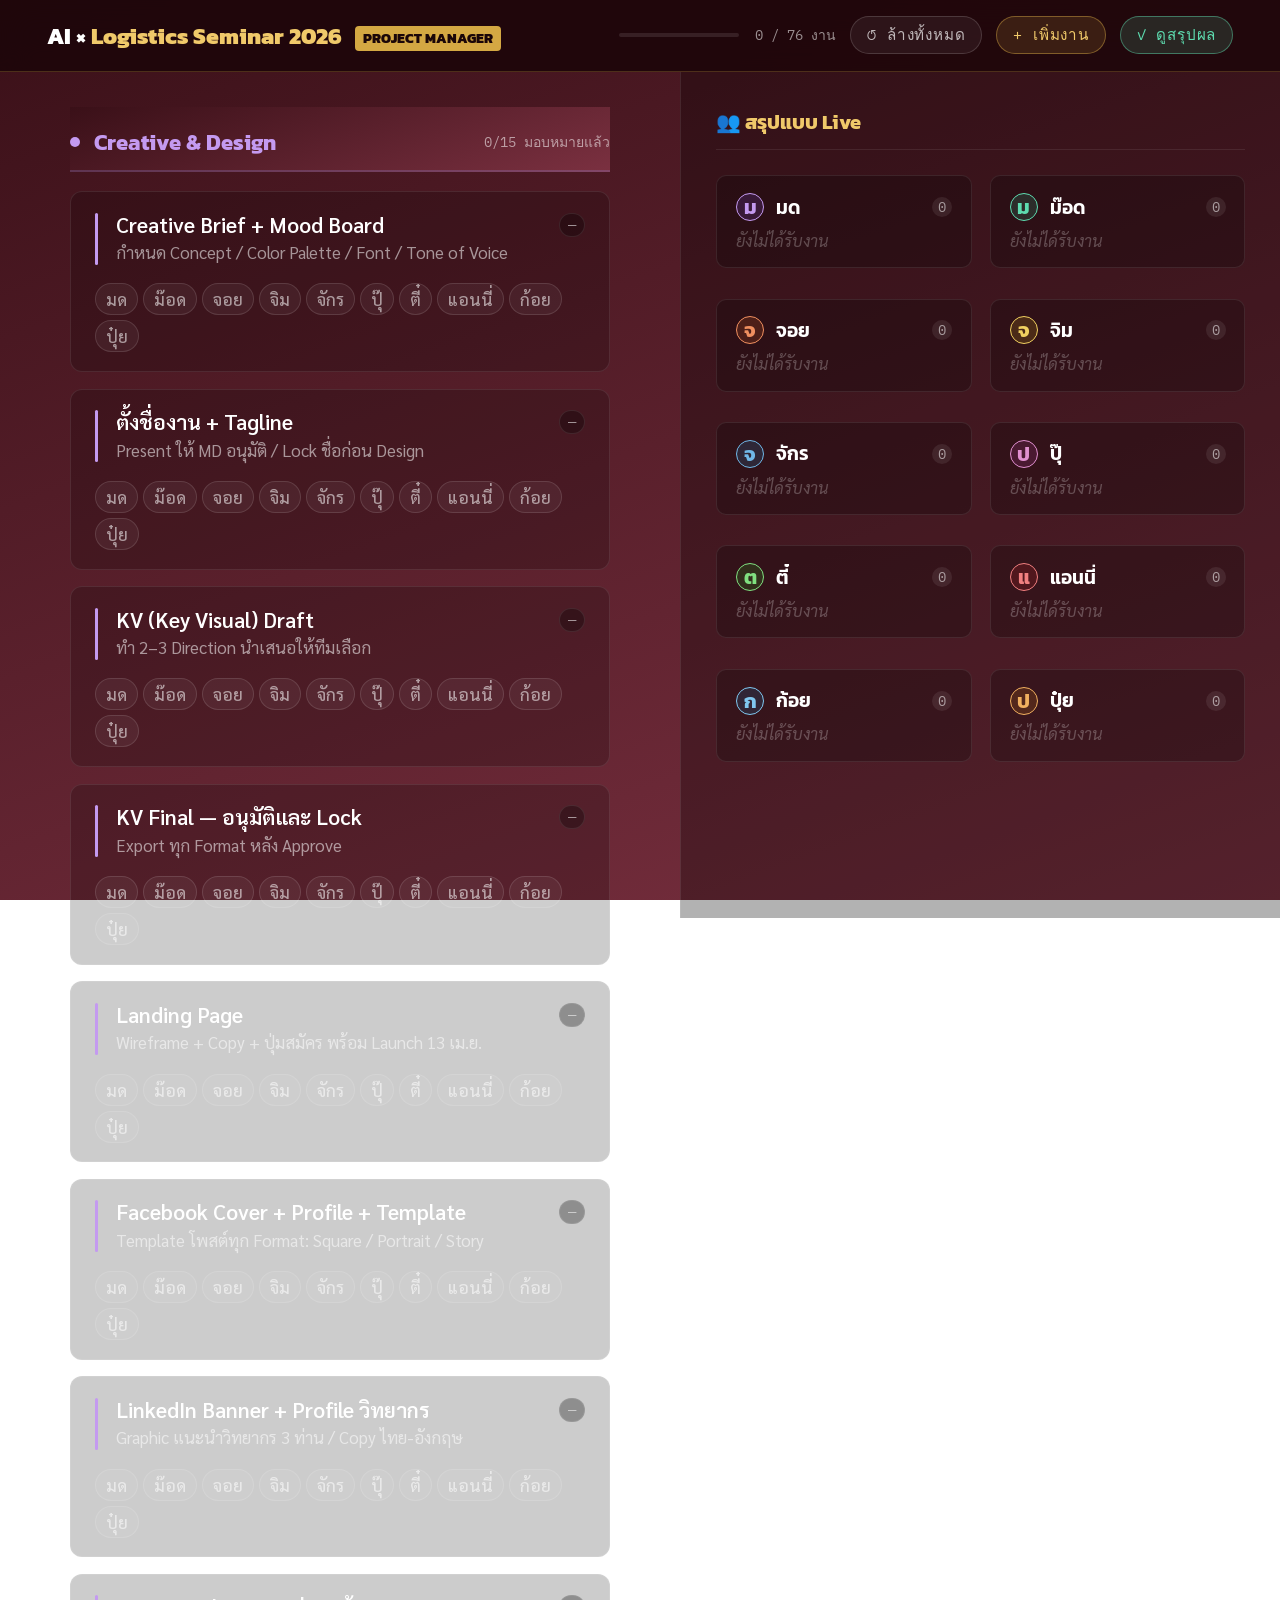
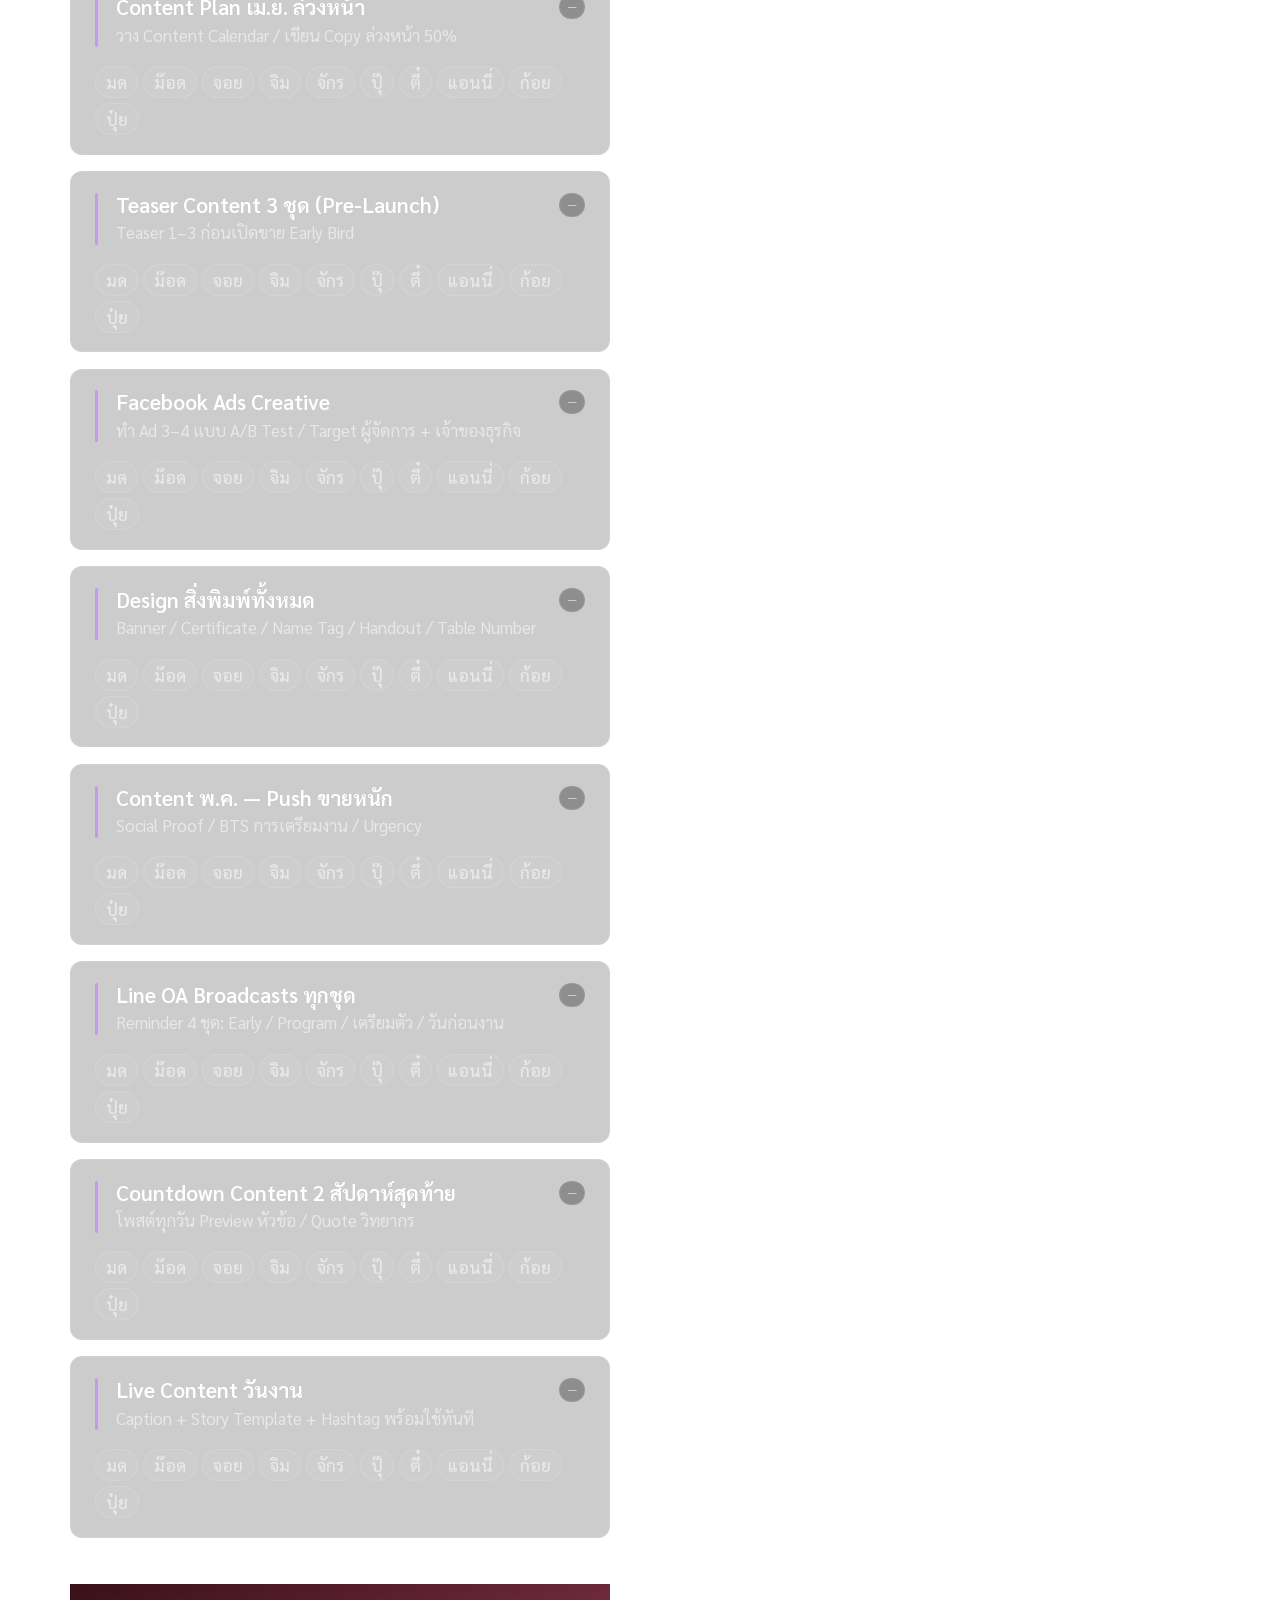
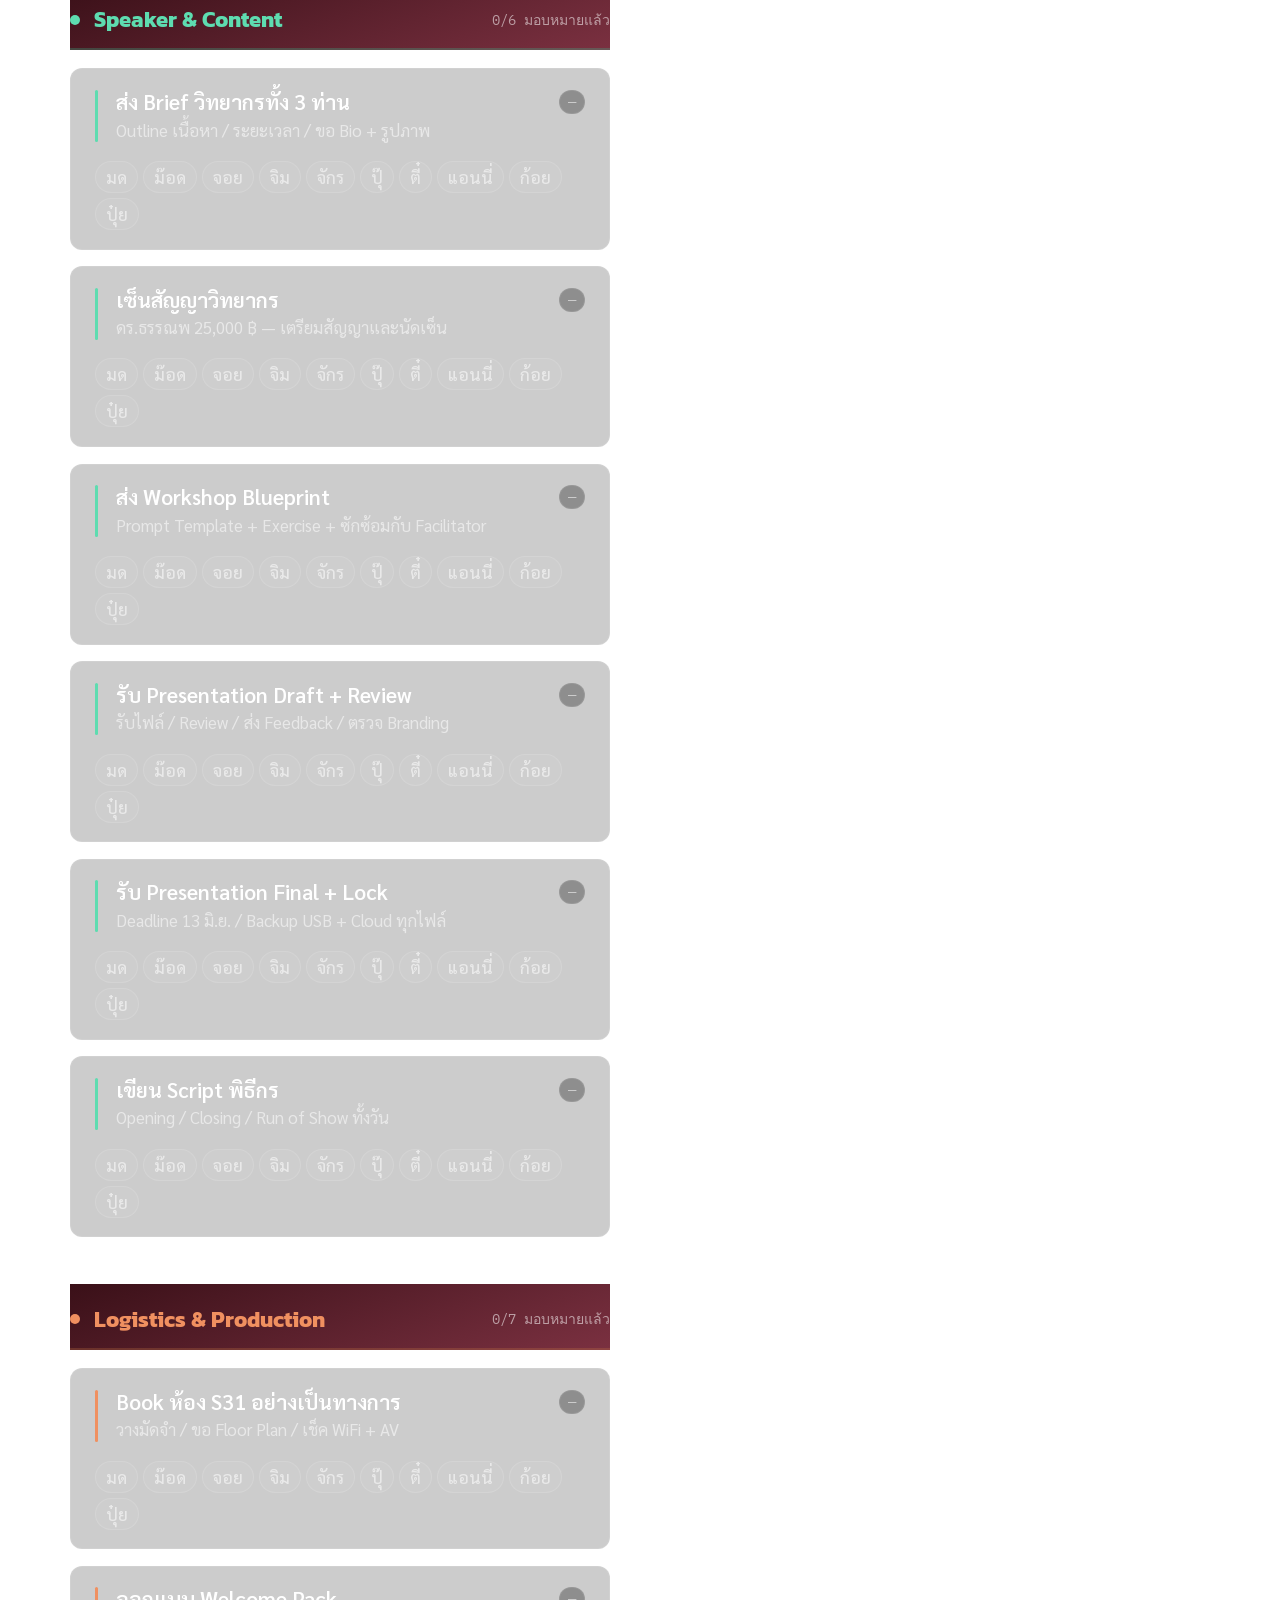
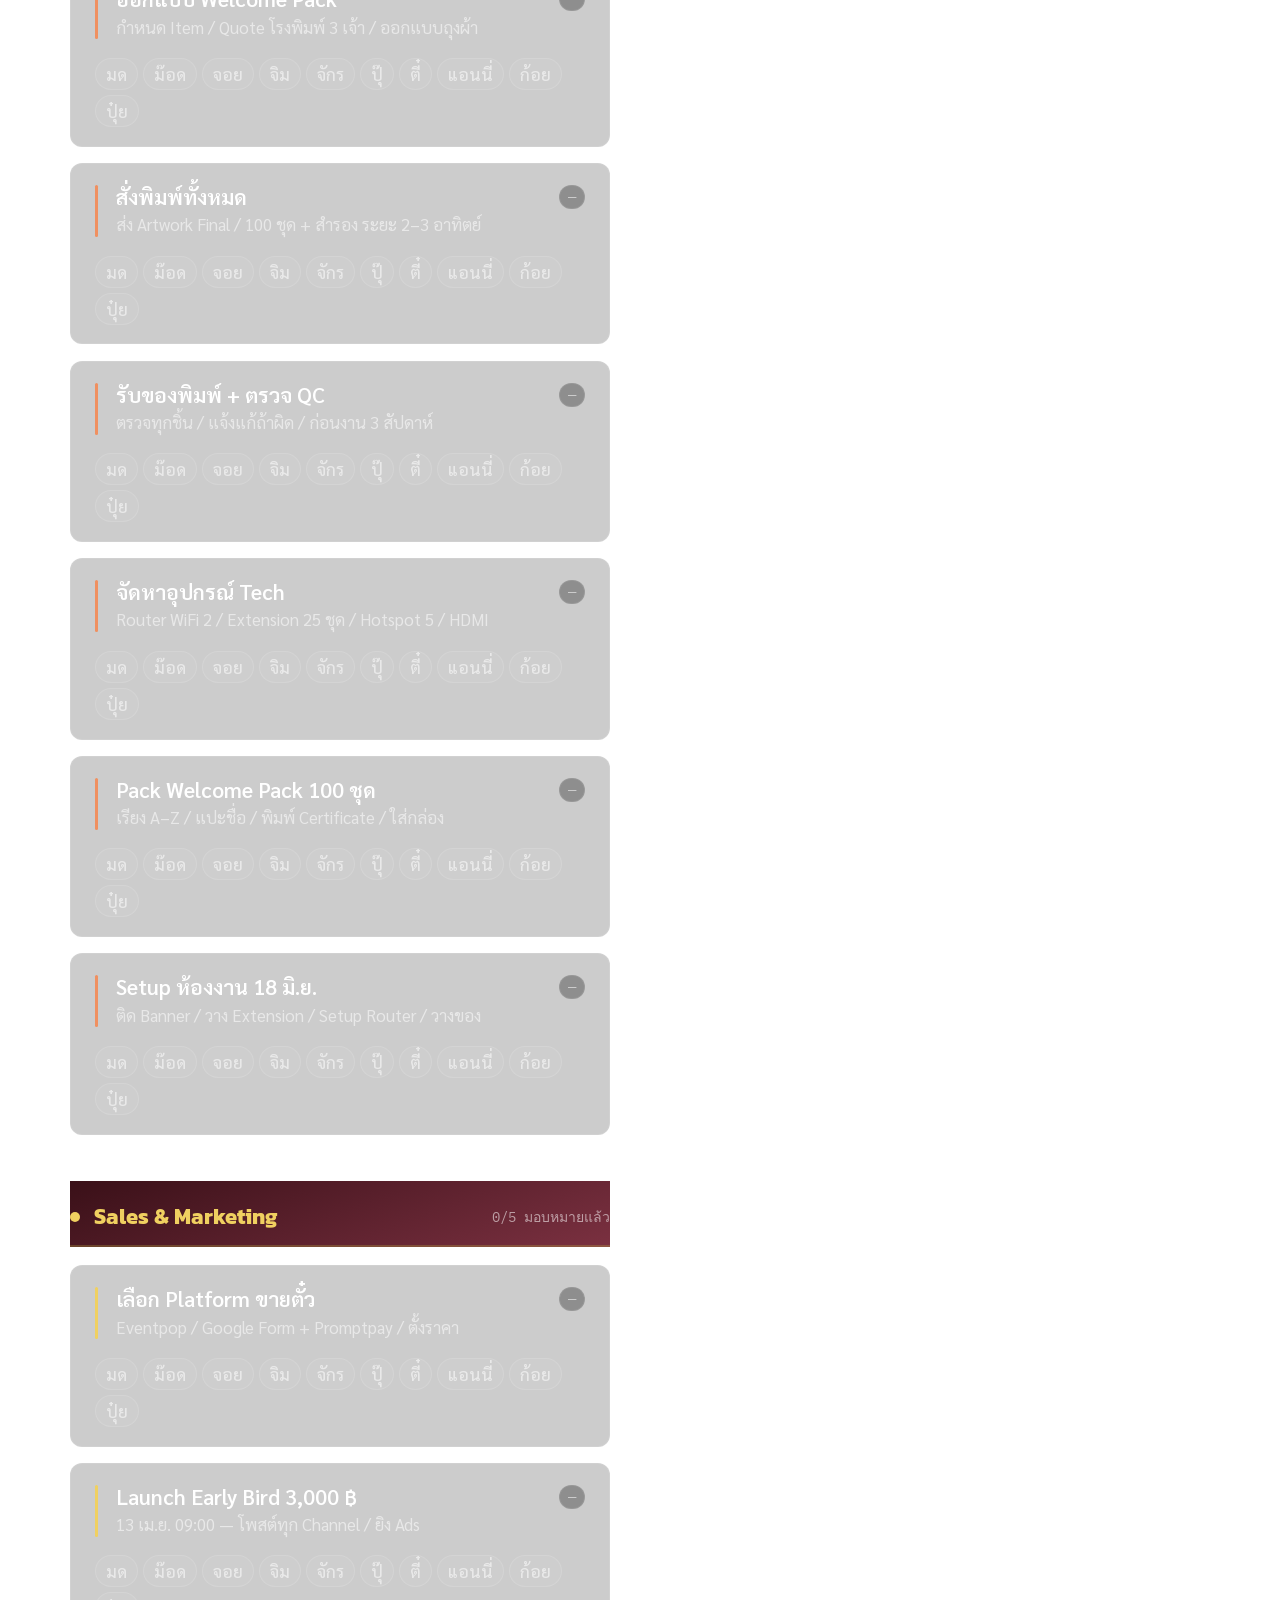
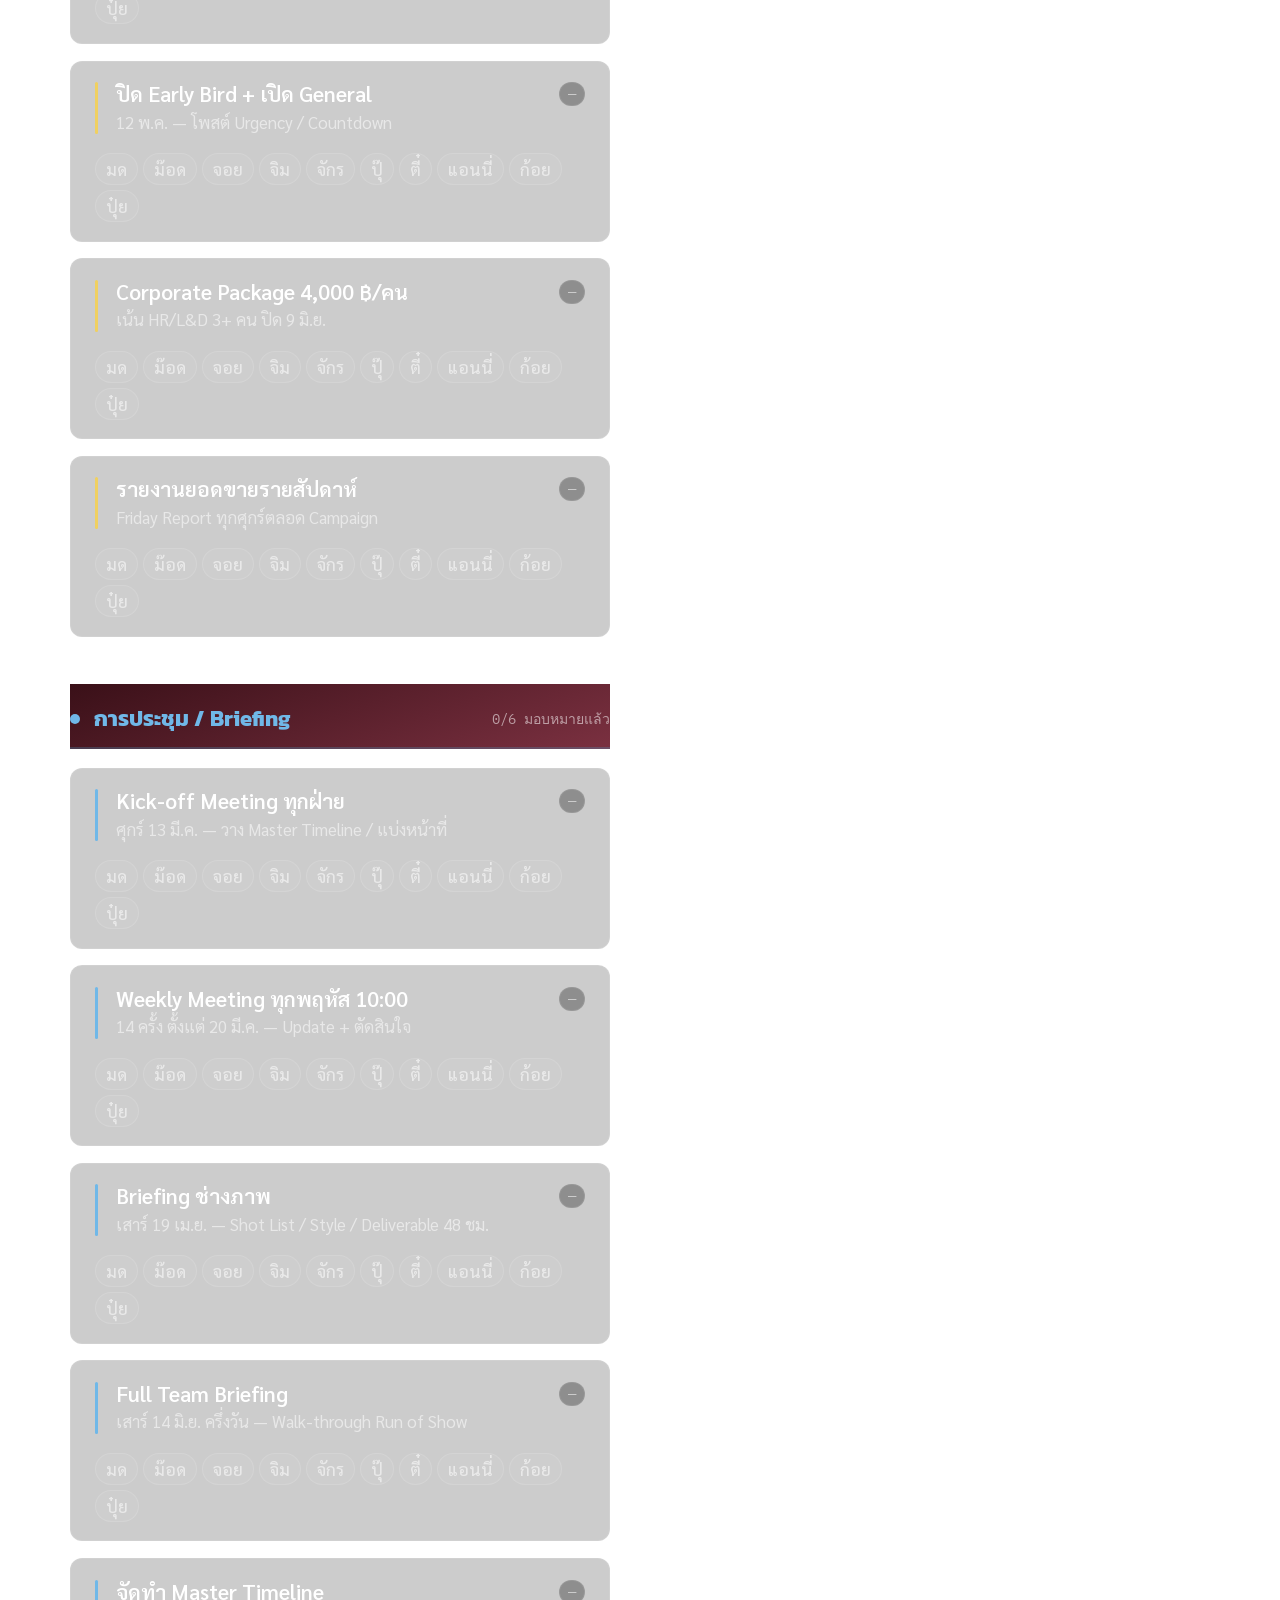
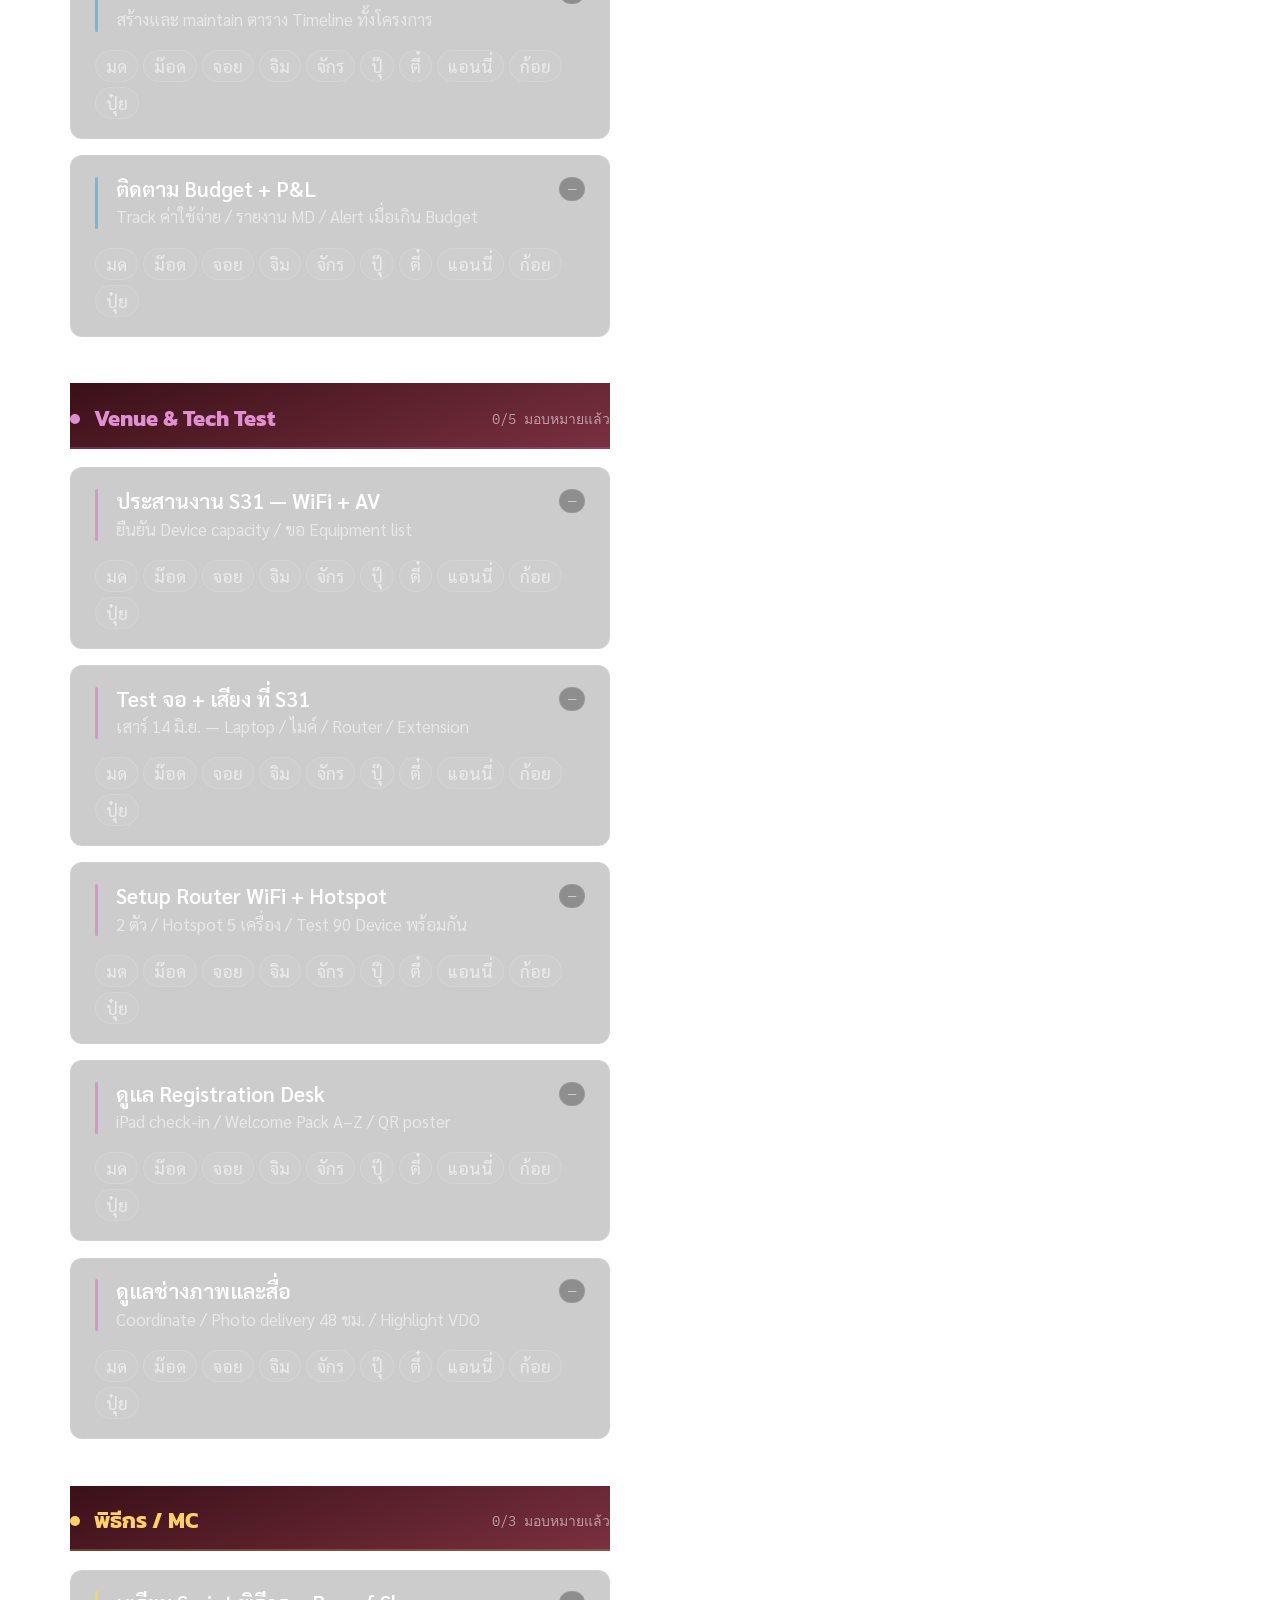
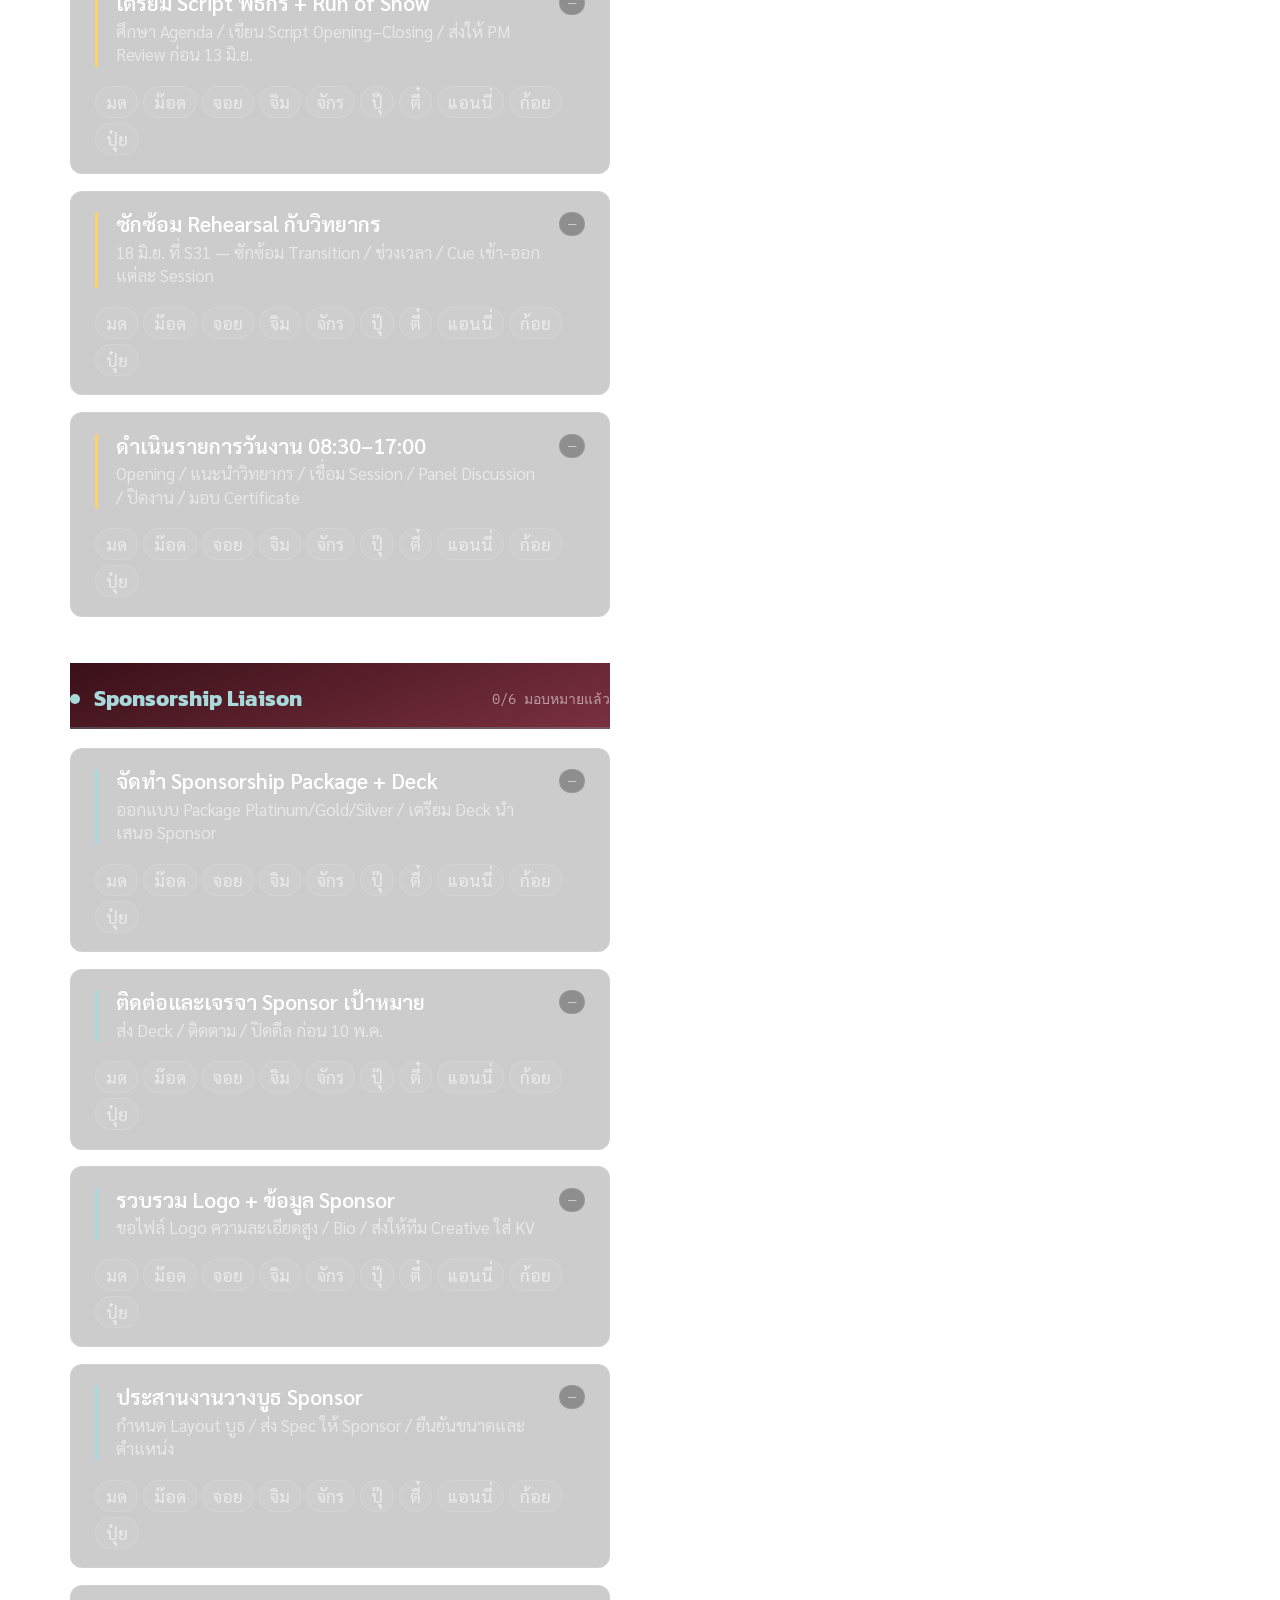
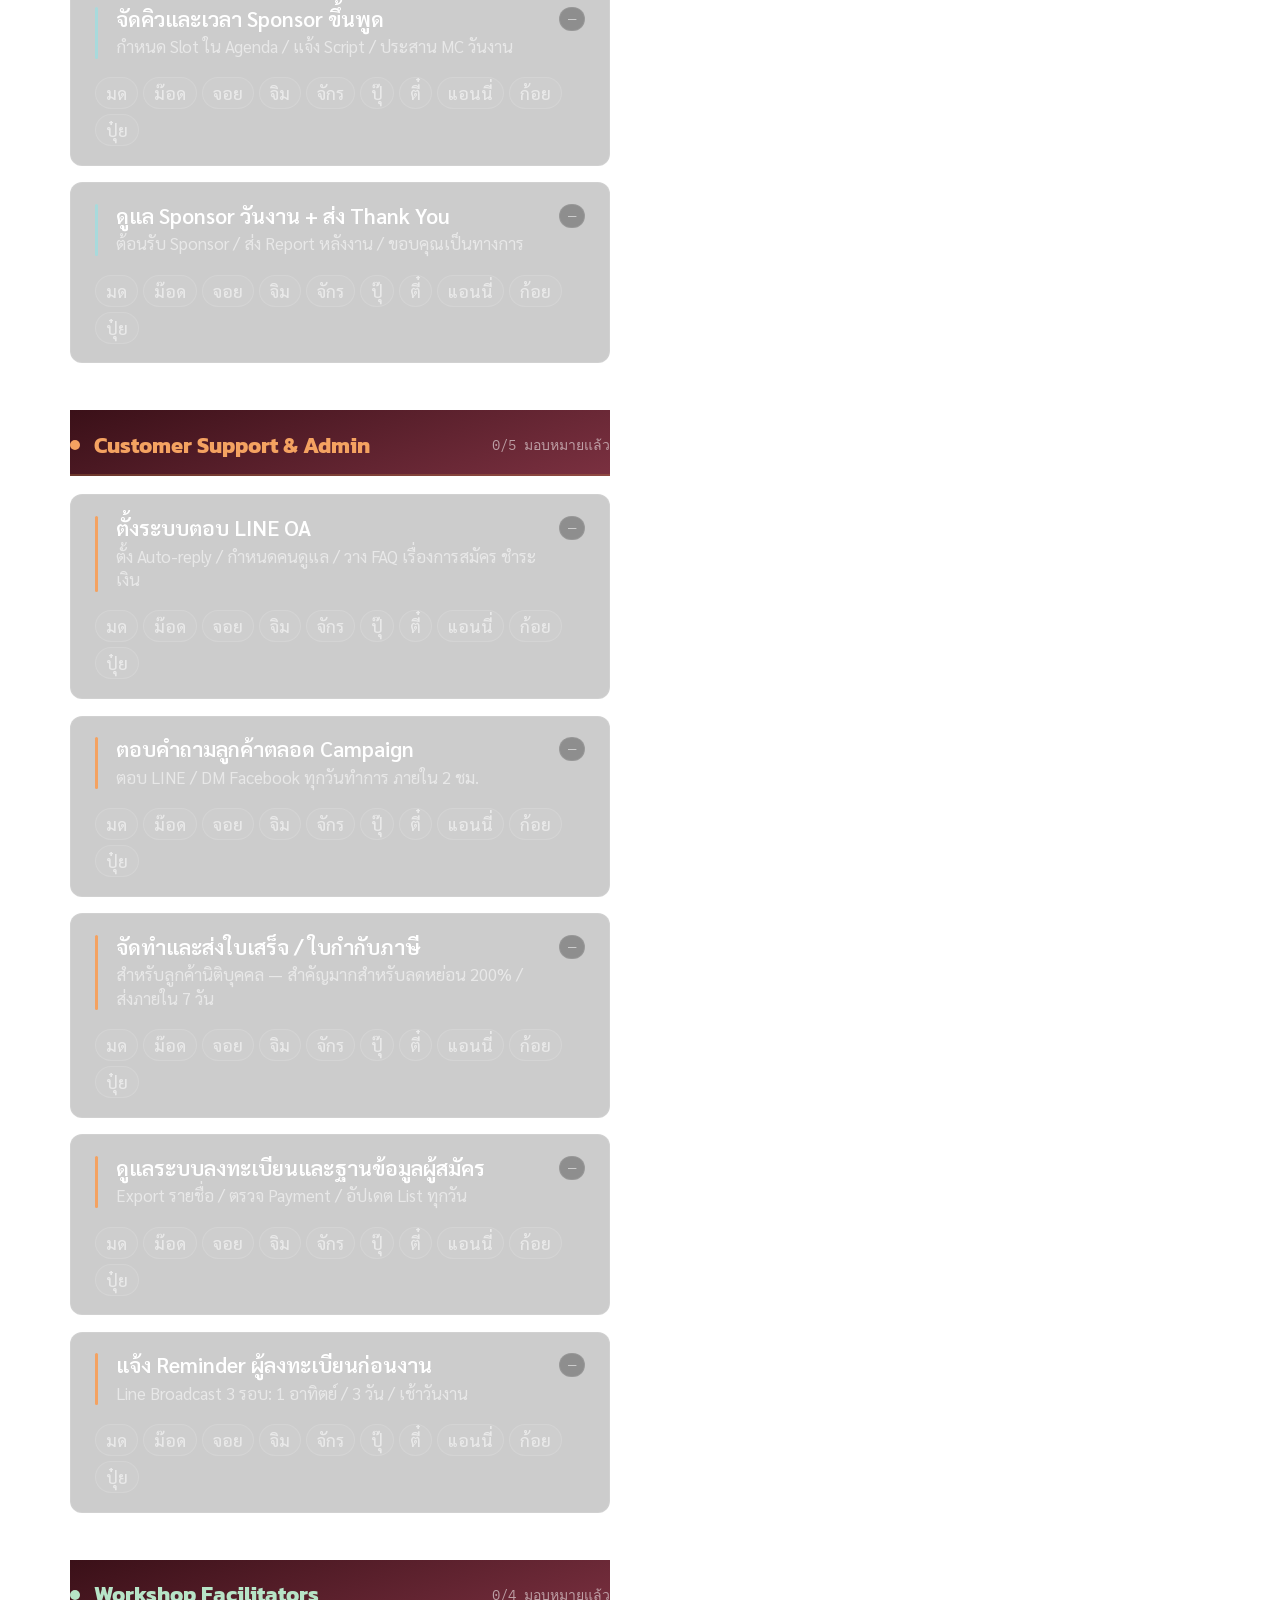
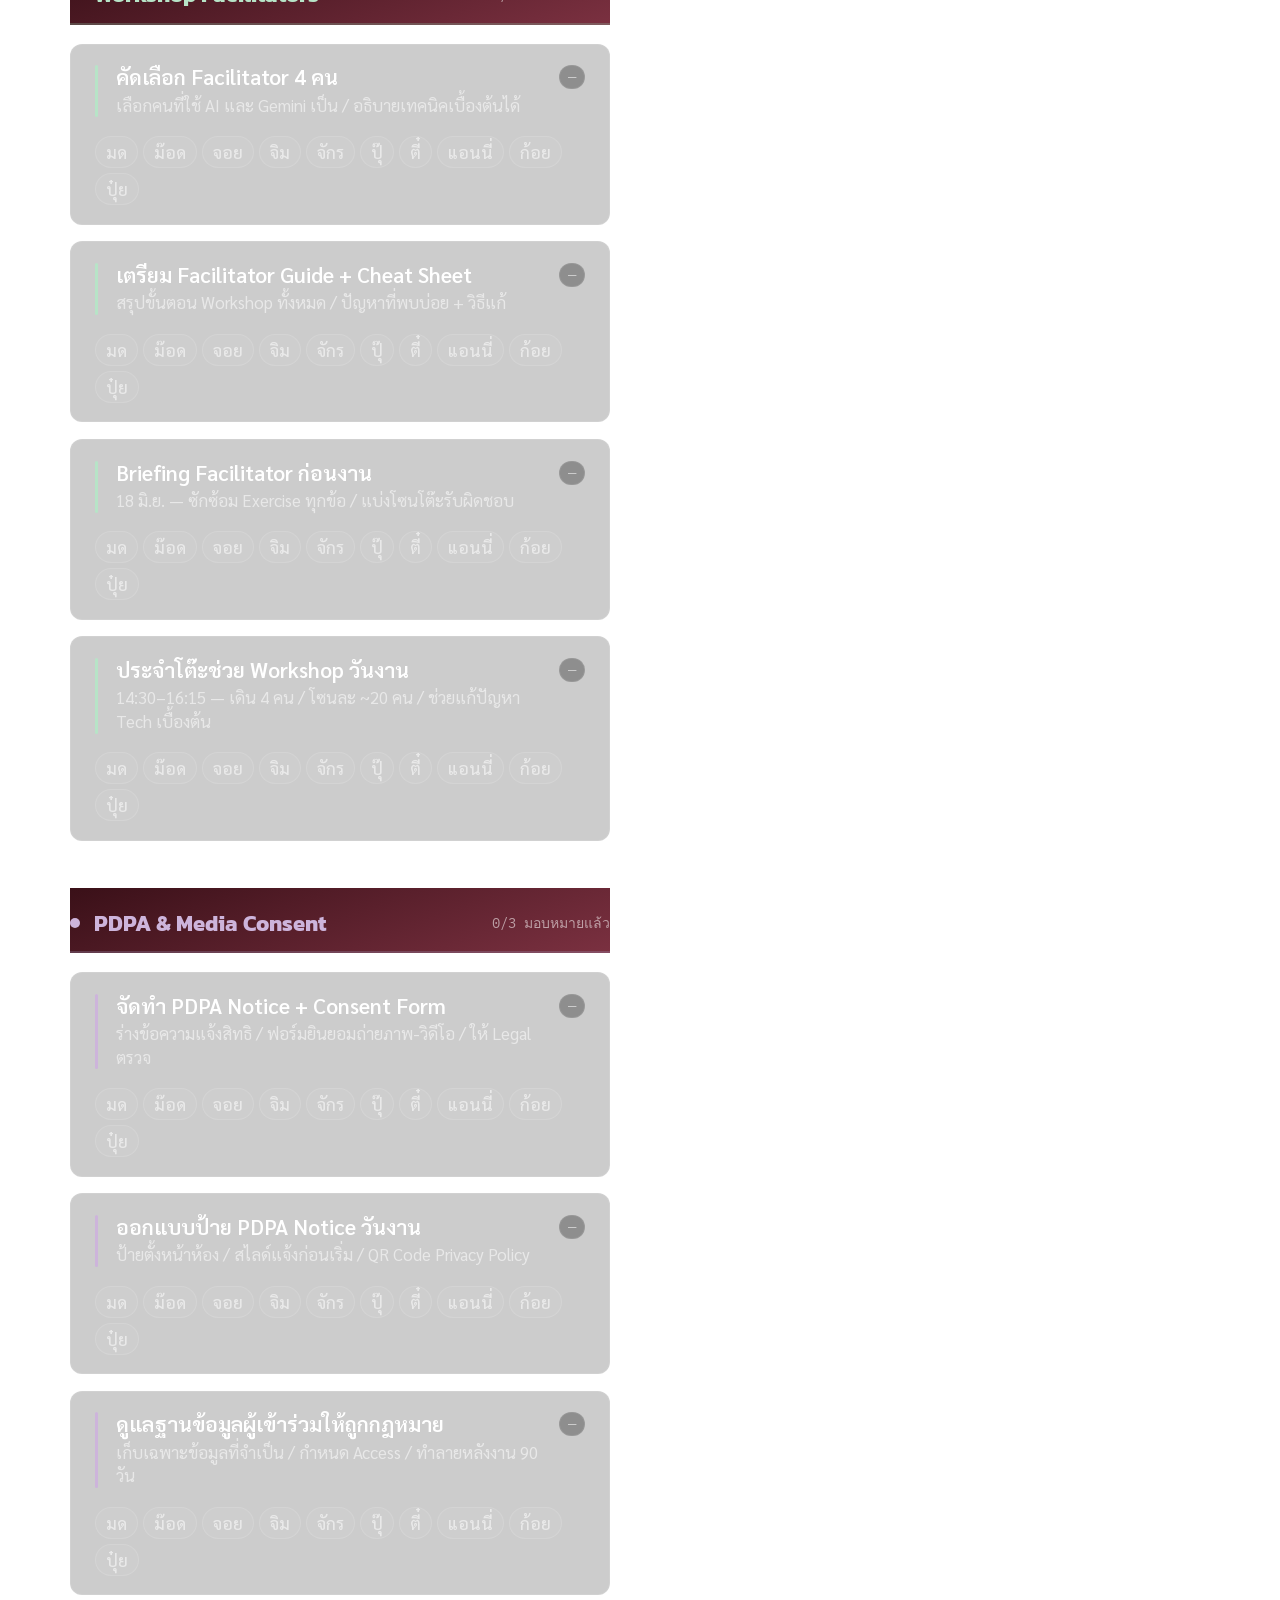
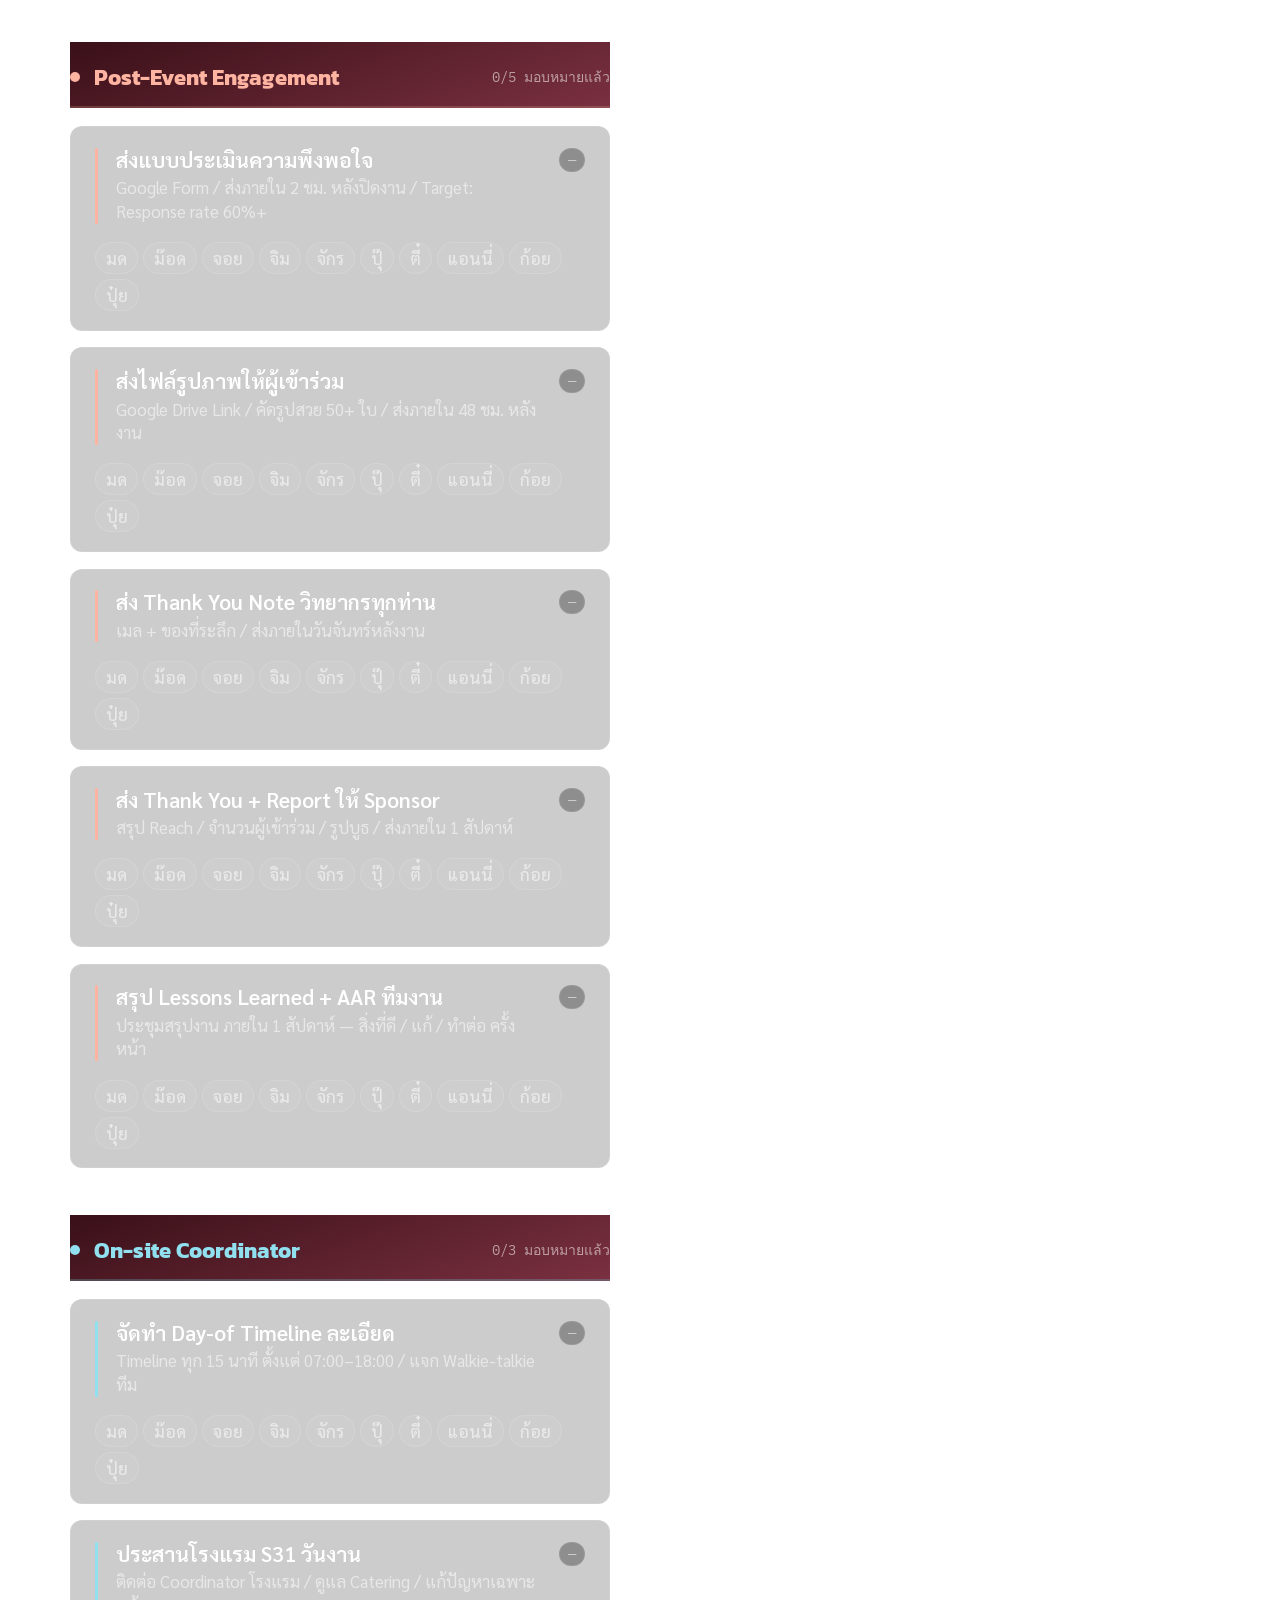
==== commit af2fde31: "UI: Make live summary sidebar sticky on scroll" ====
--- a/pm_version.html
+++ b/pm_version.html
@@ -189,6 +189,9 @@
       display: flex;
       flex-direction: column;
       gap: 0.8rem;
+      position: sticky;
+      top: 54px;
+      height: calc(100vh - 54px);
     }
 
     .live-grid {
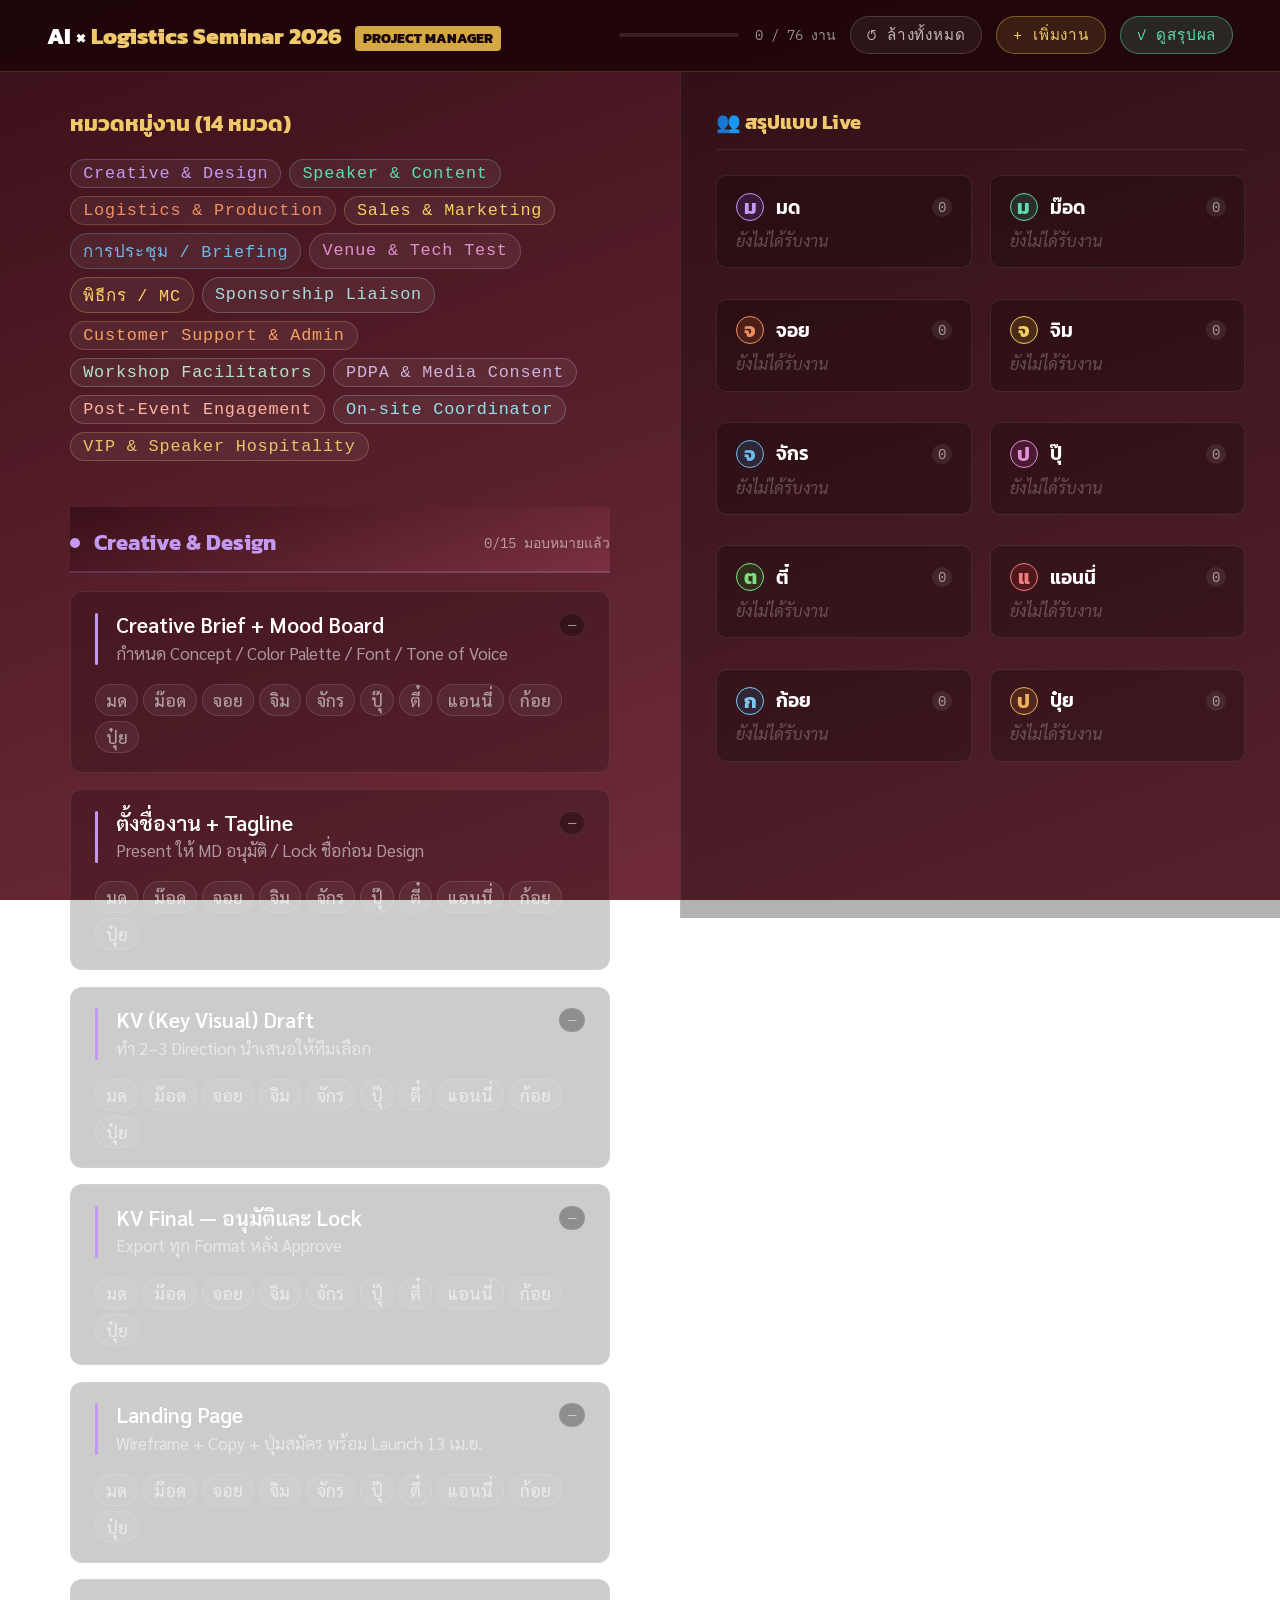
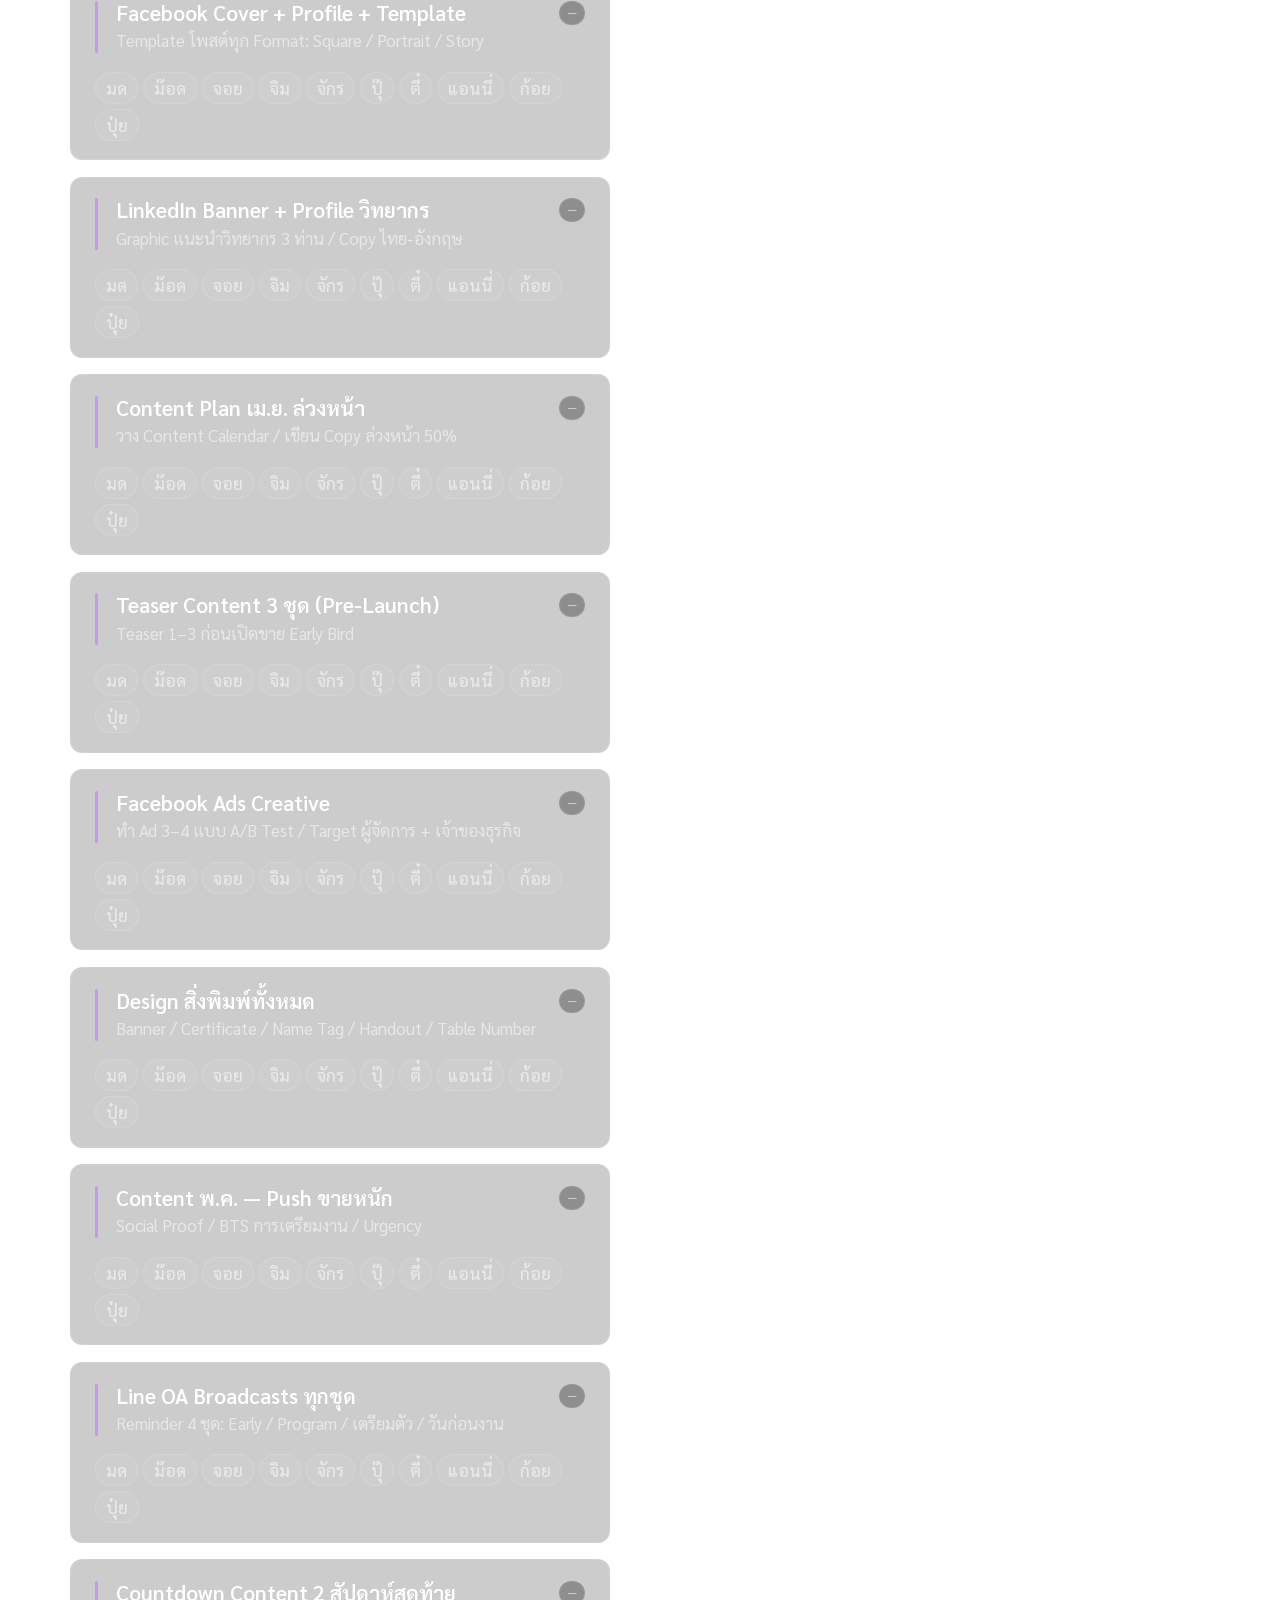
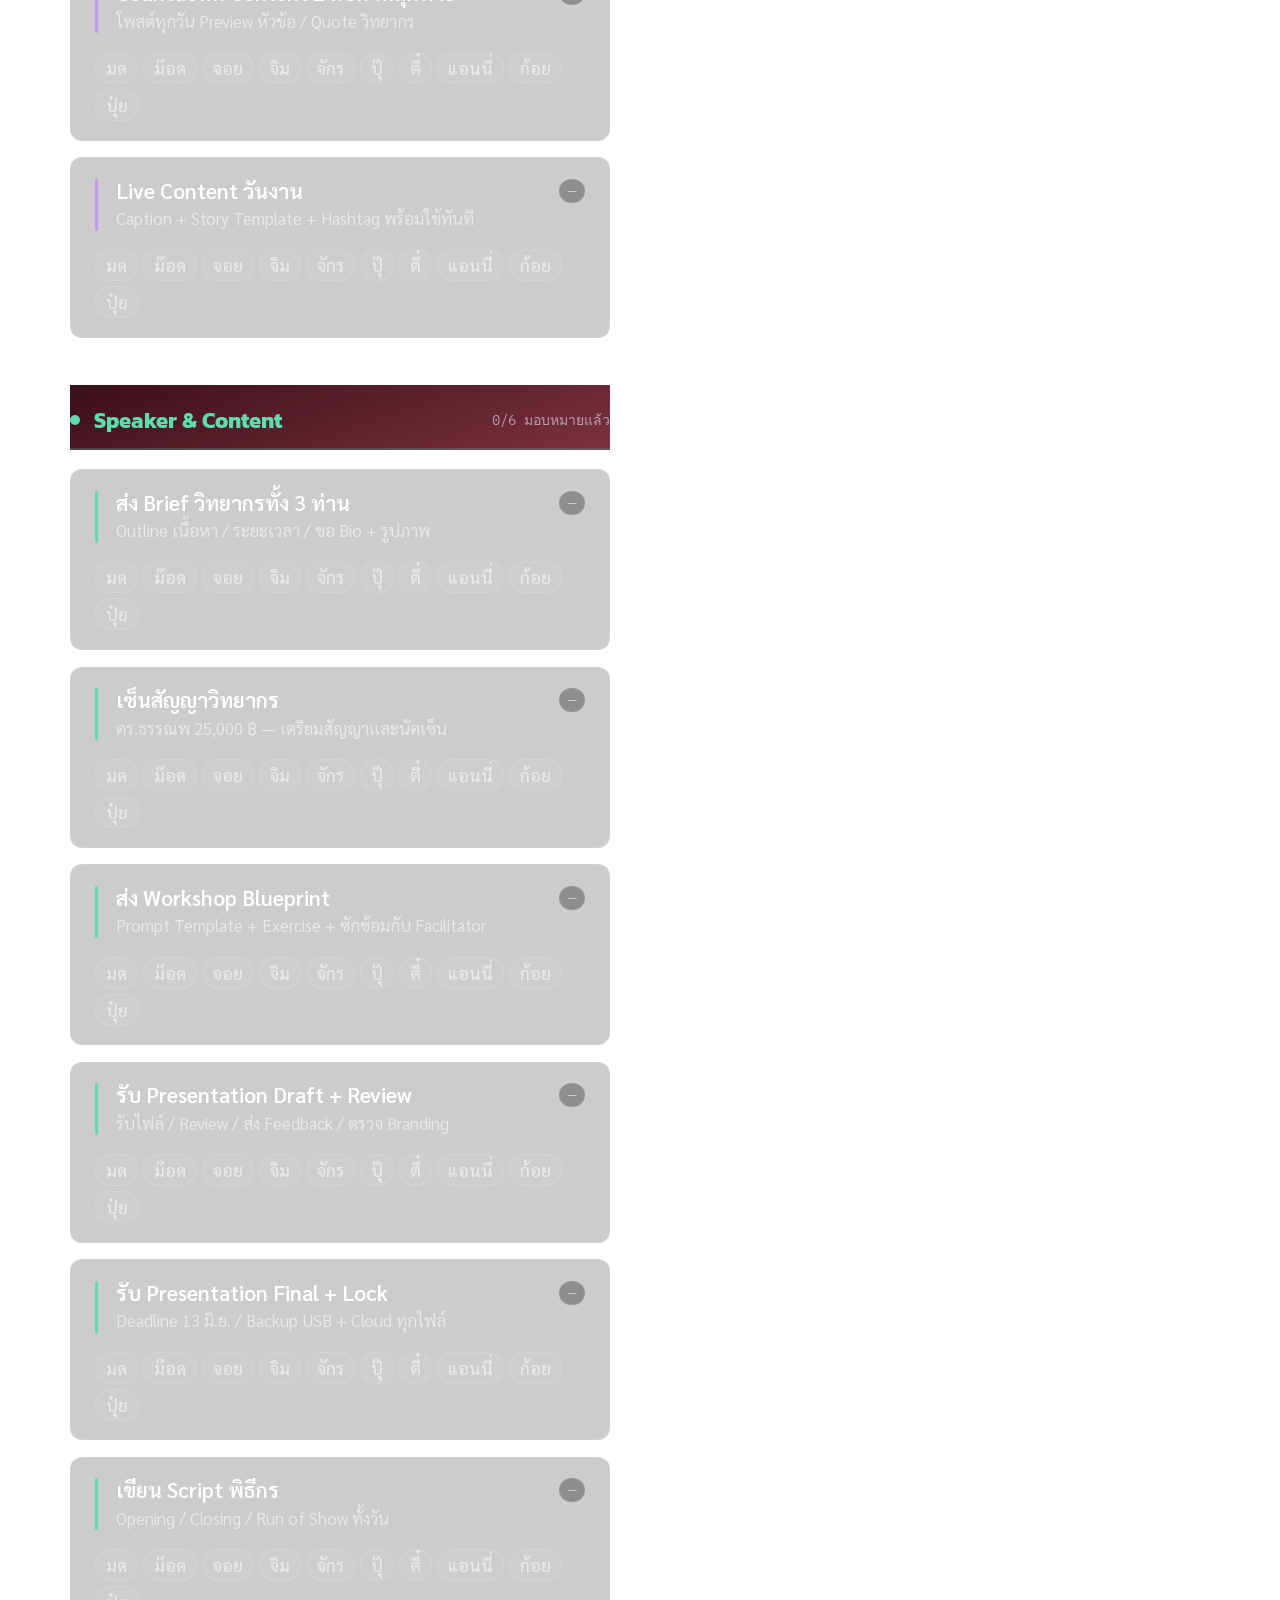
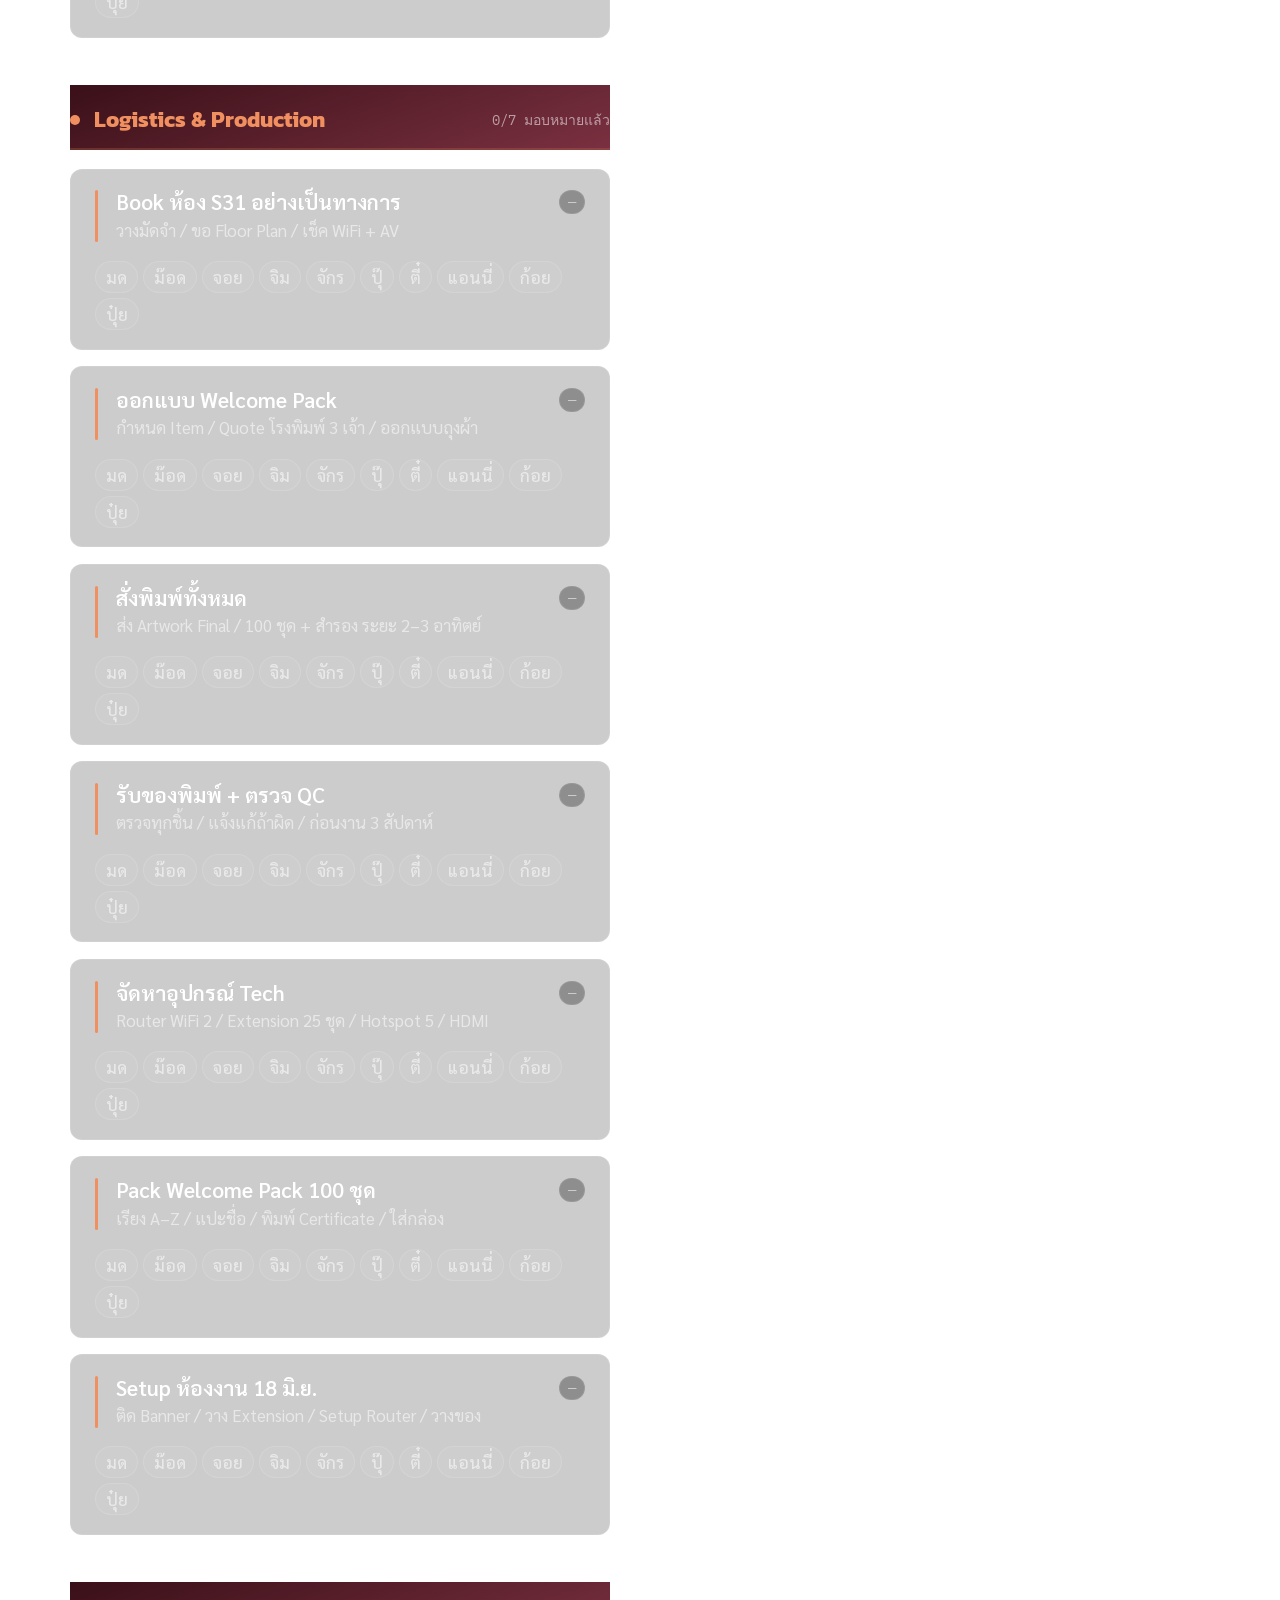
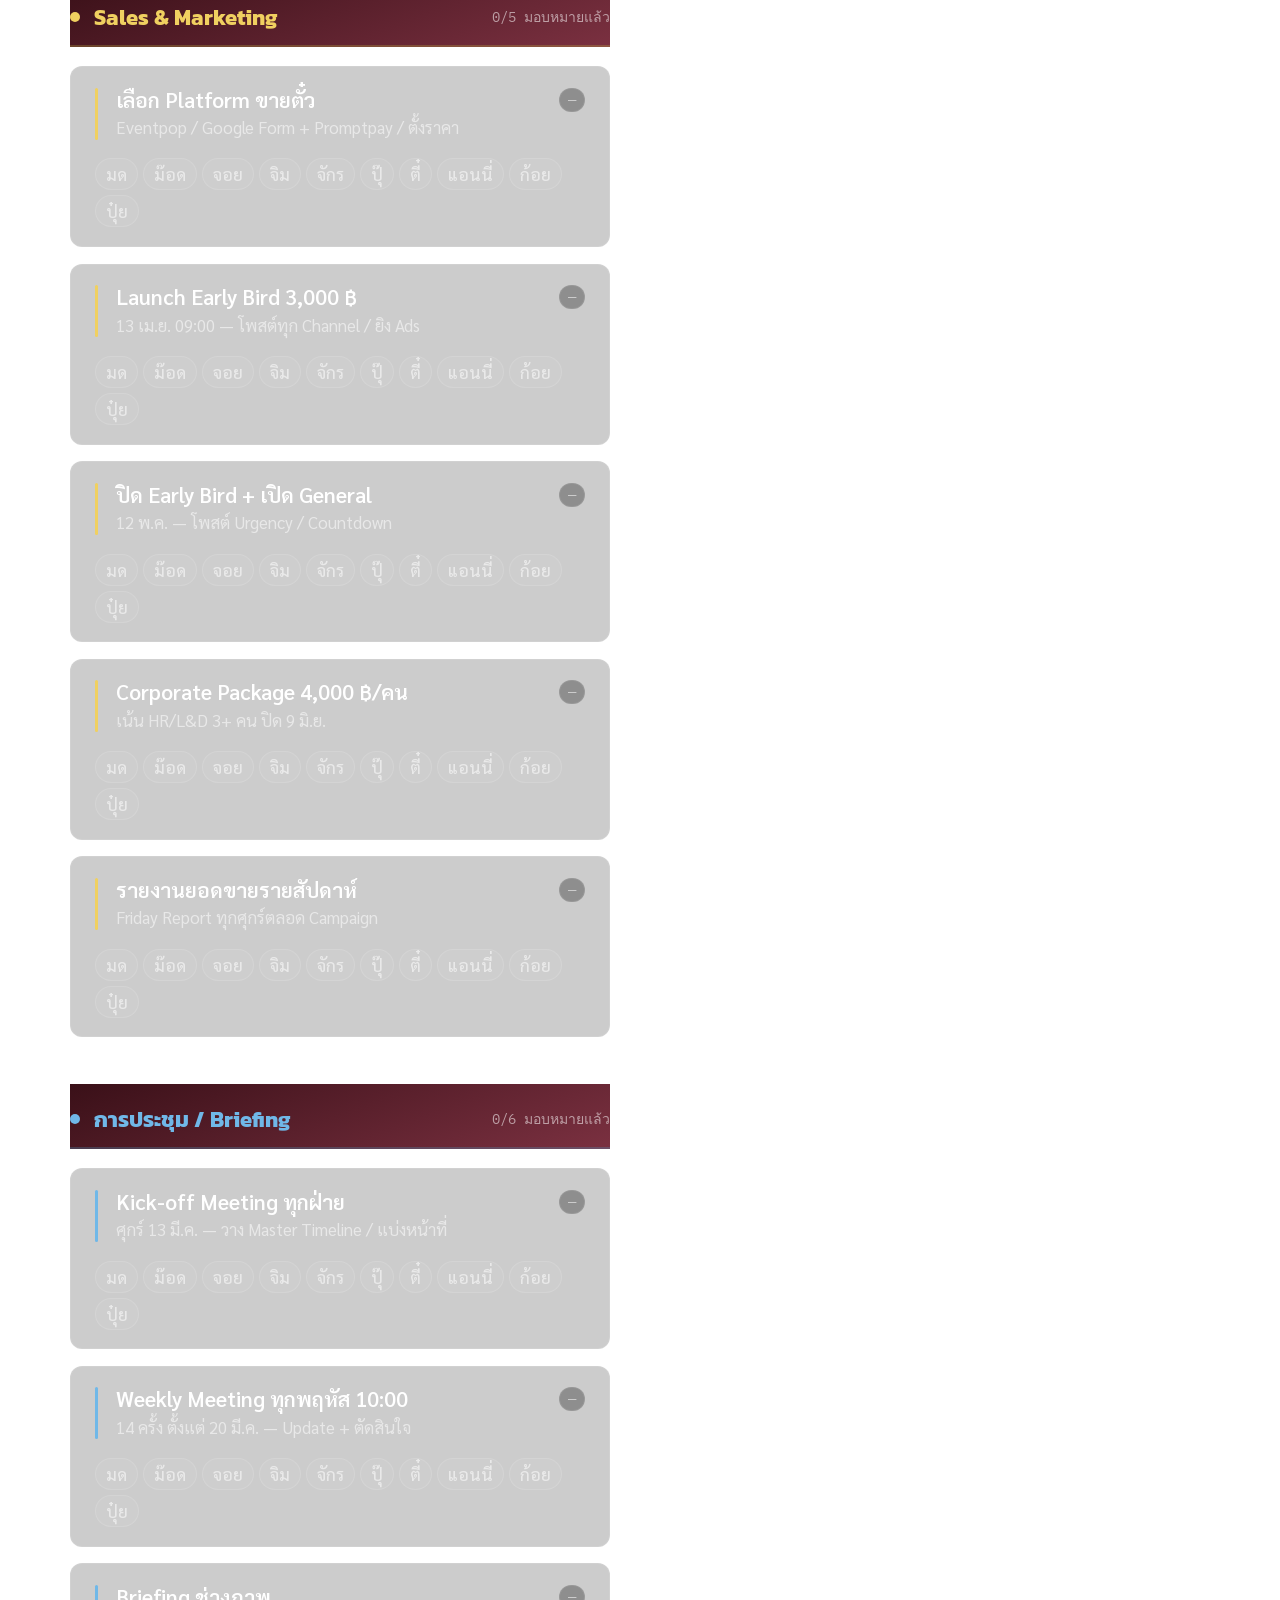
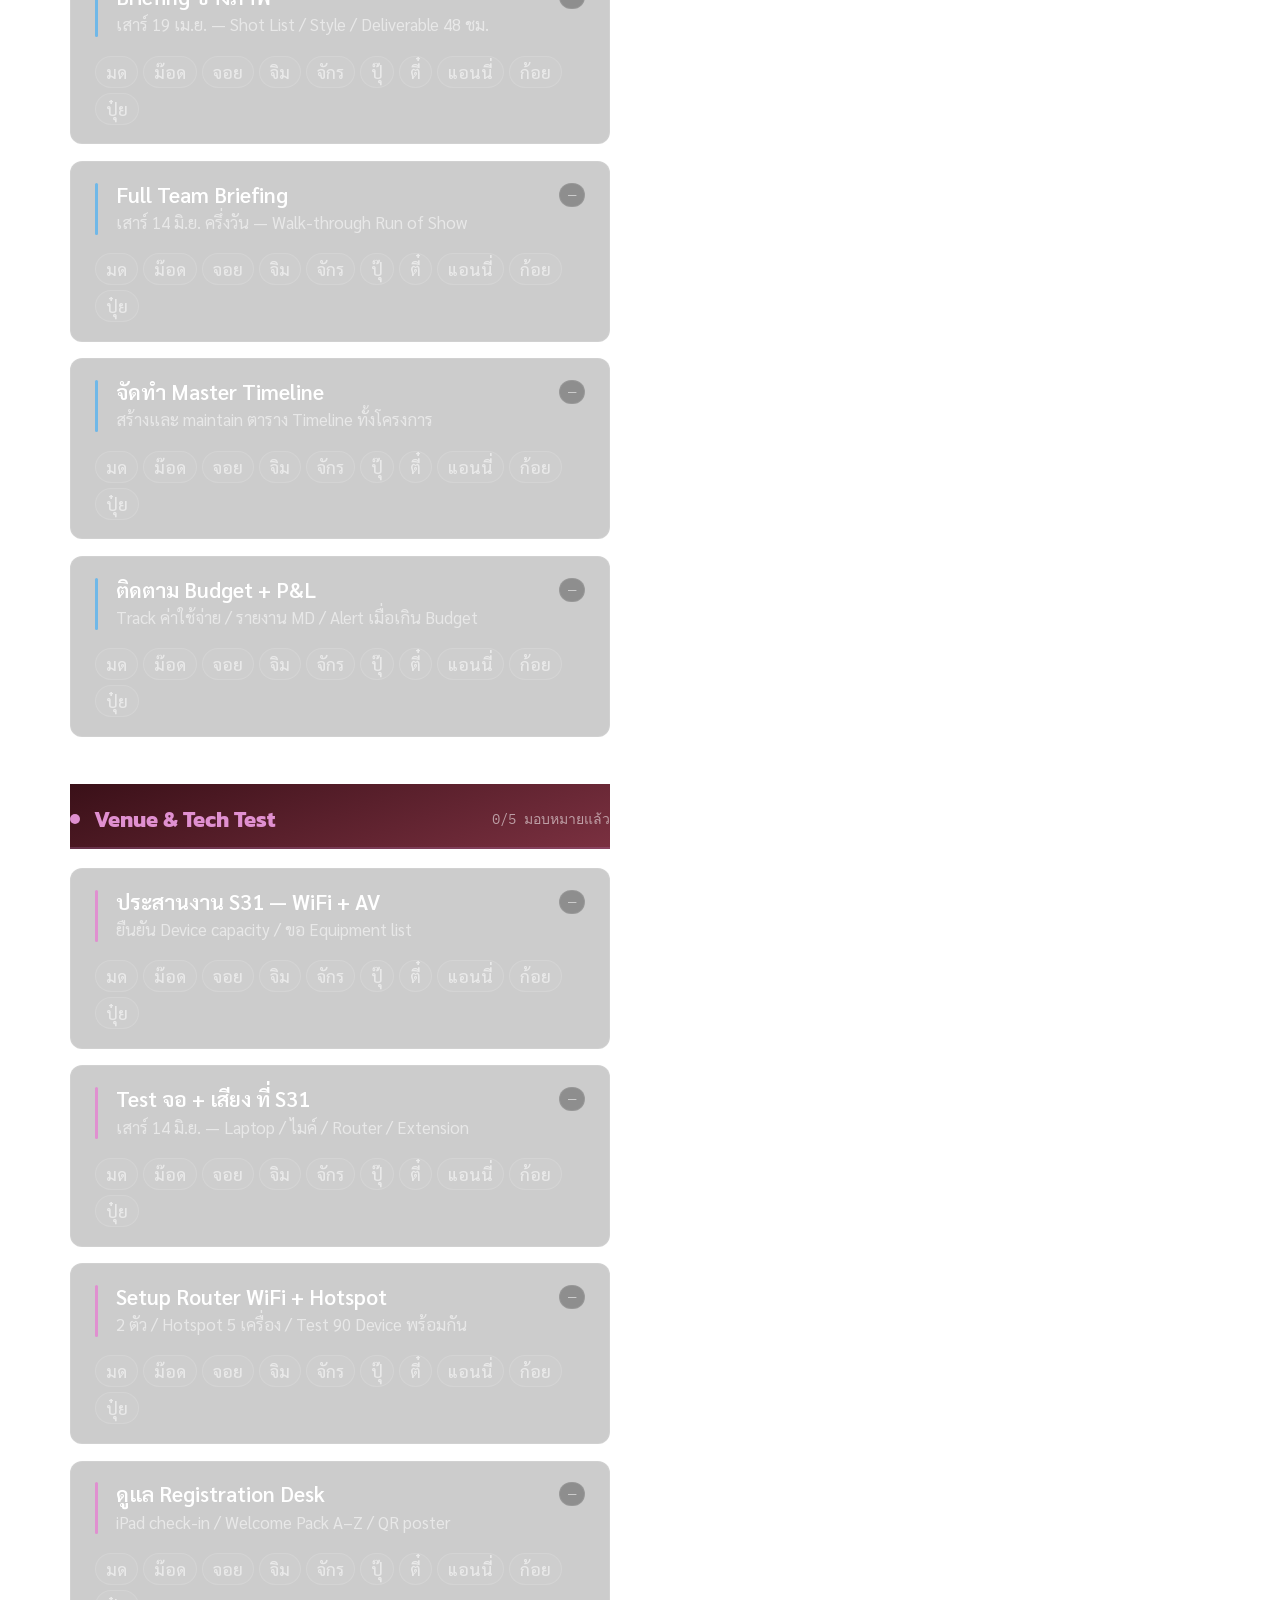
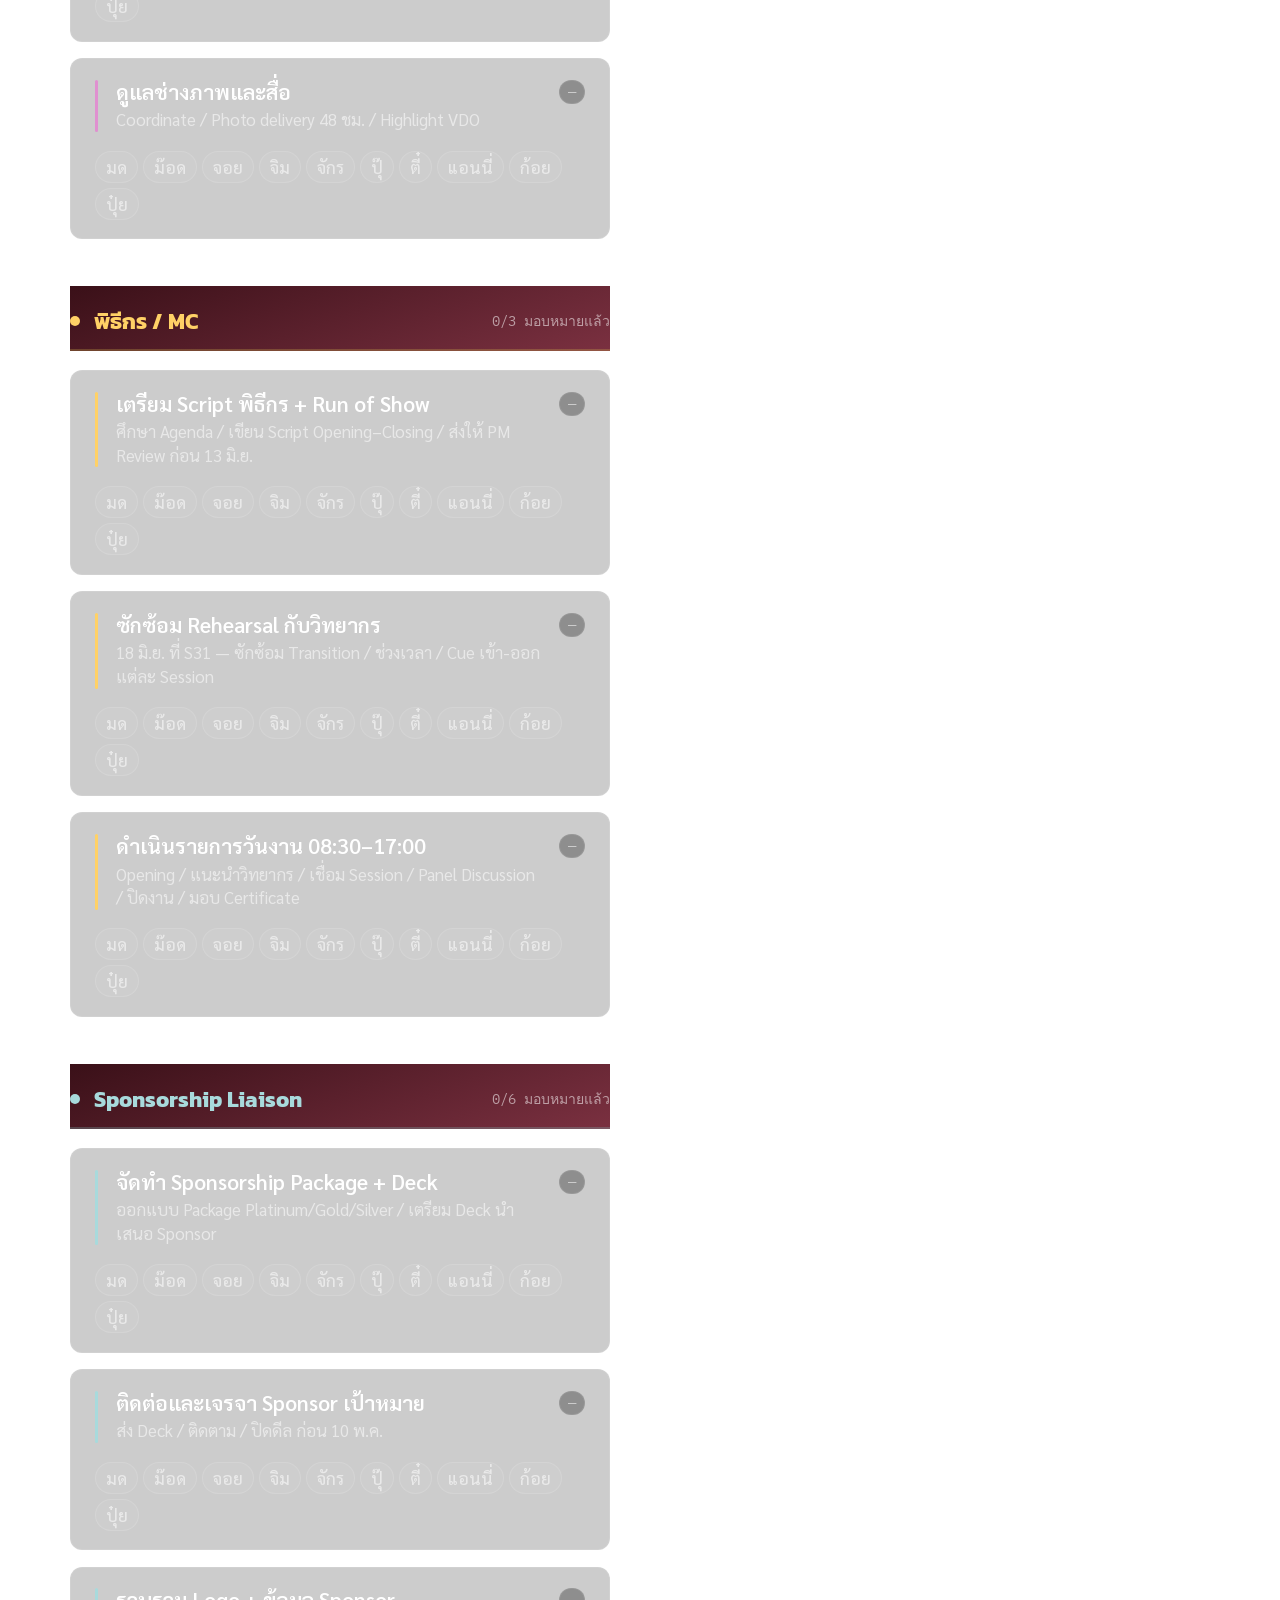
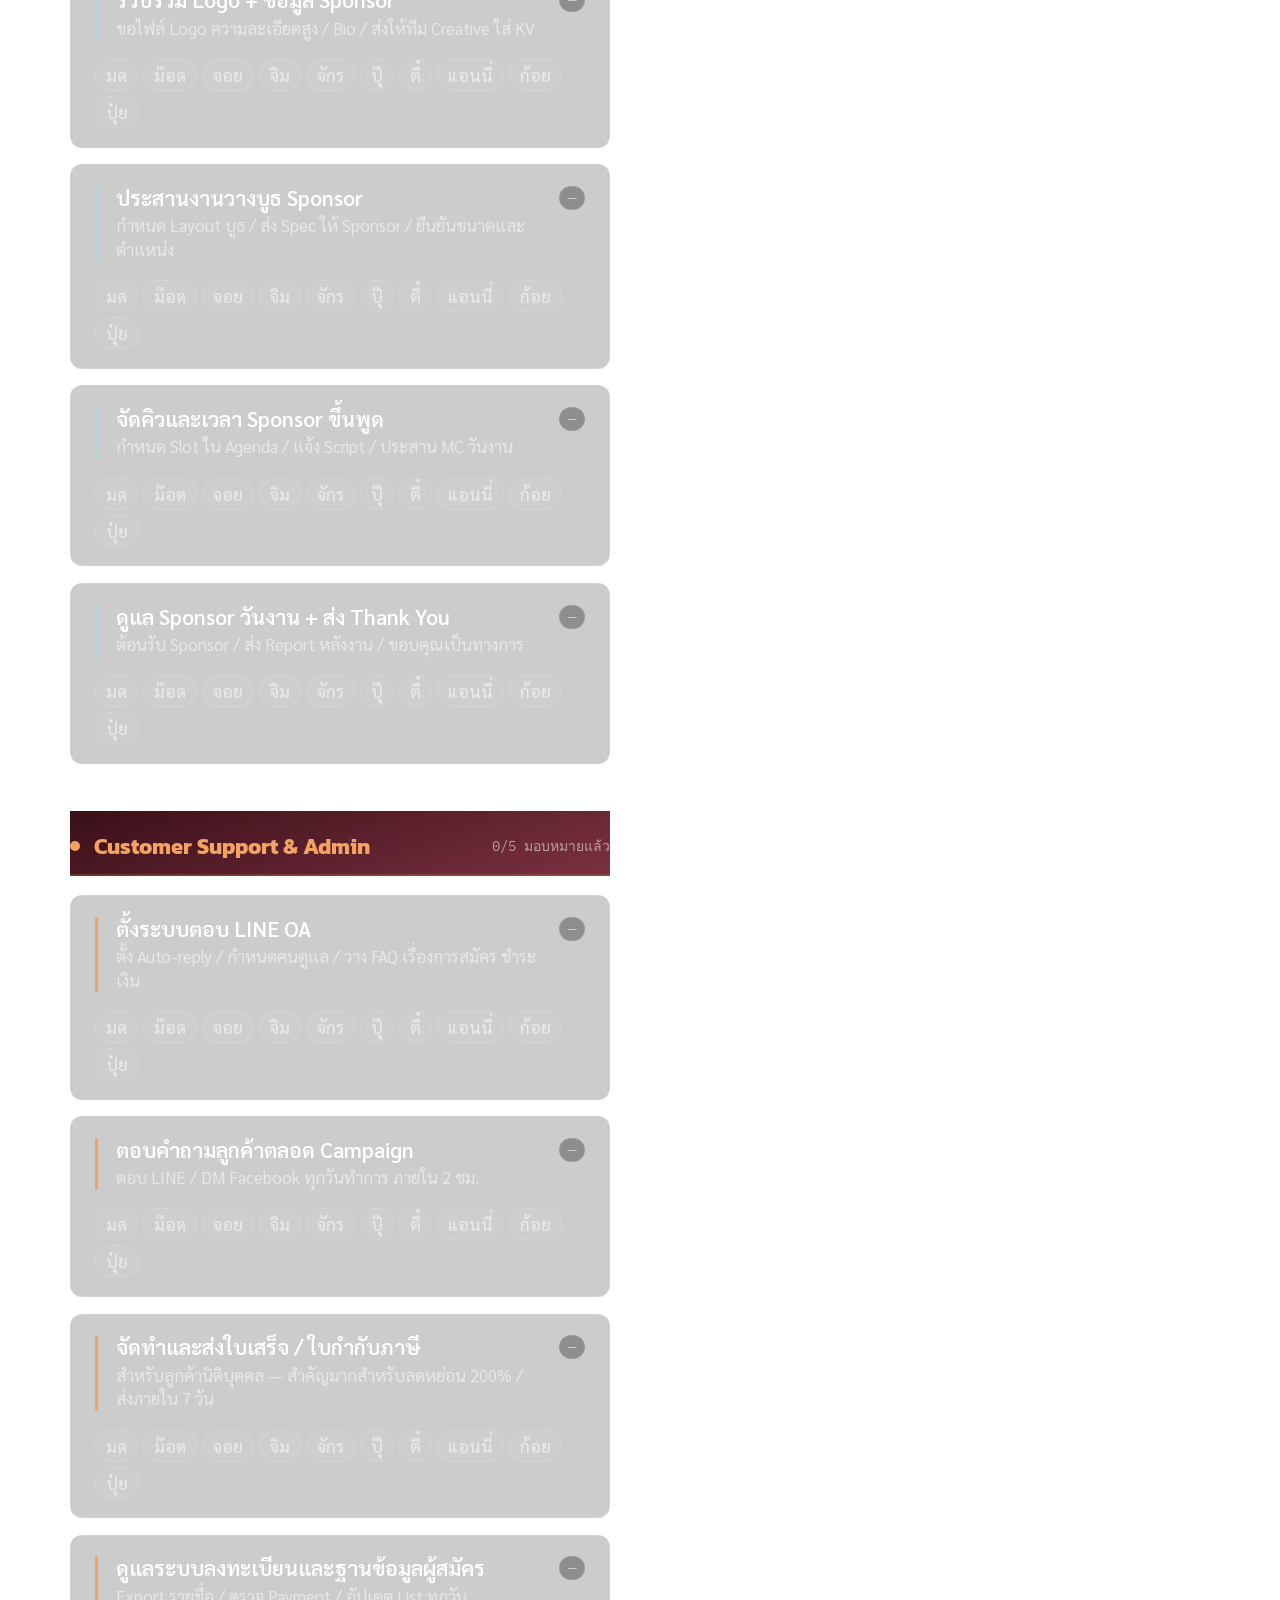
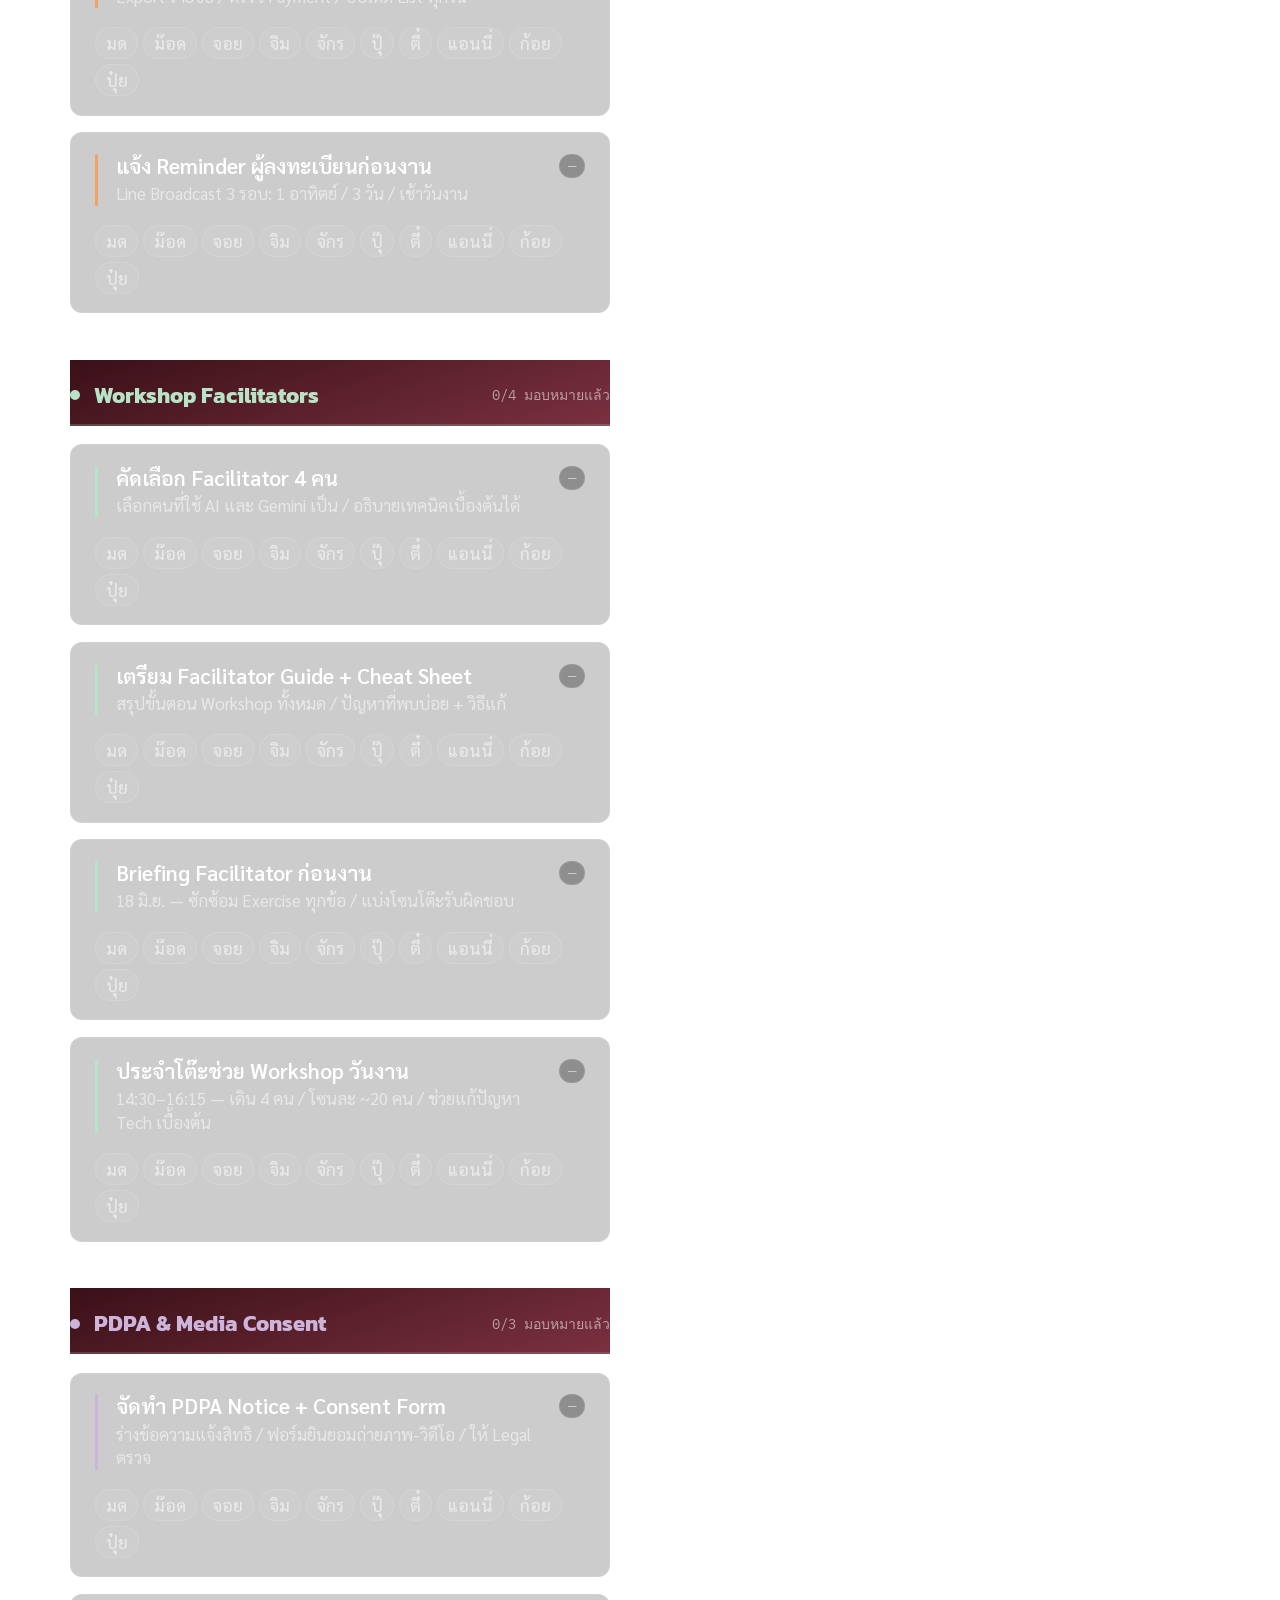
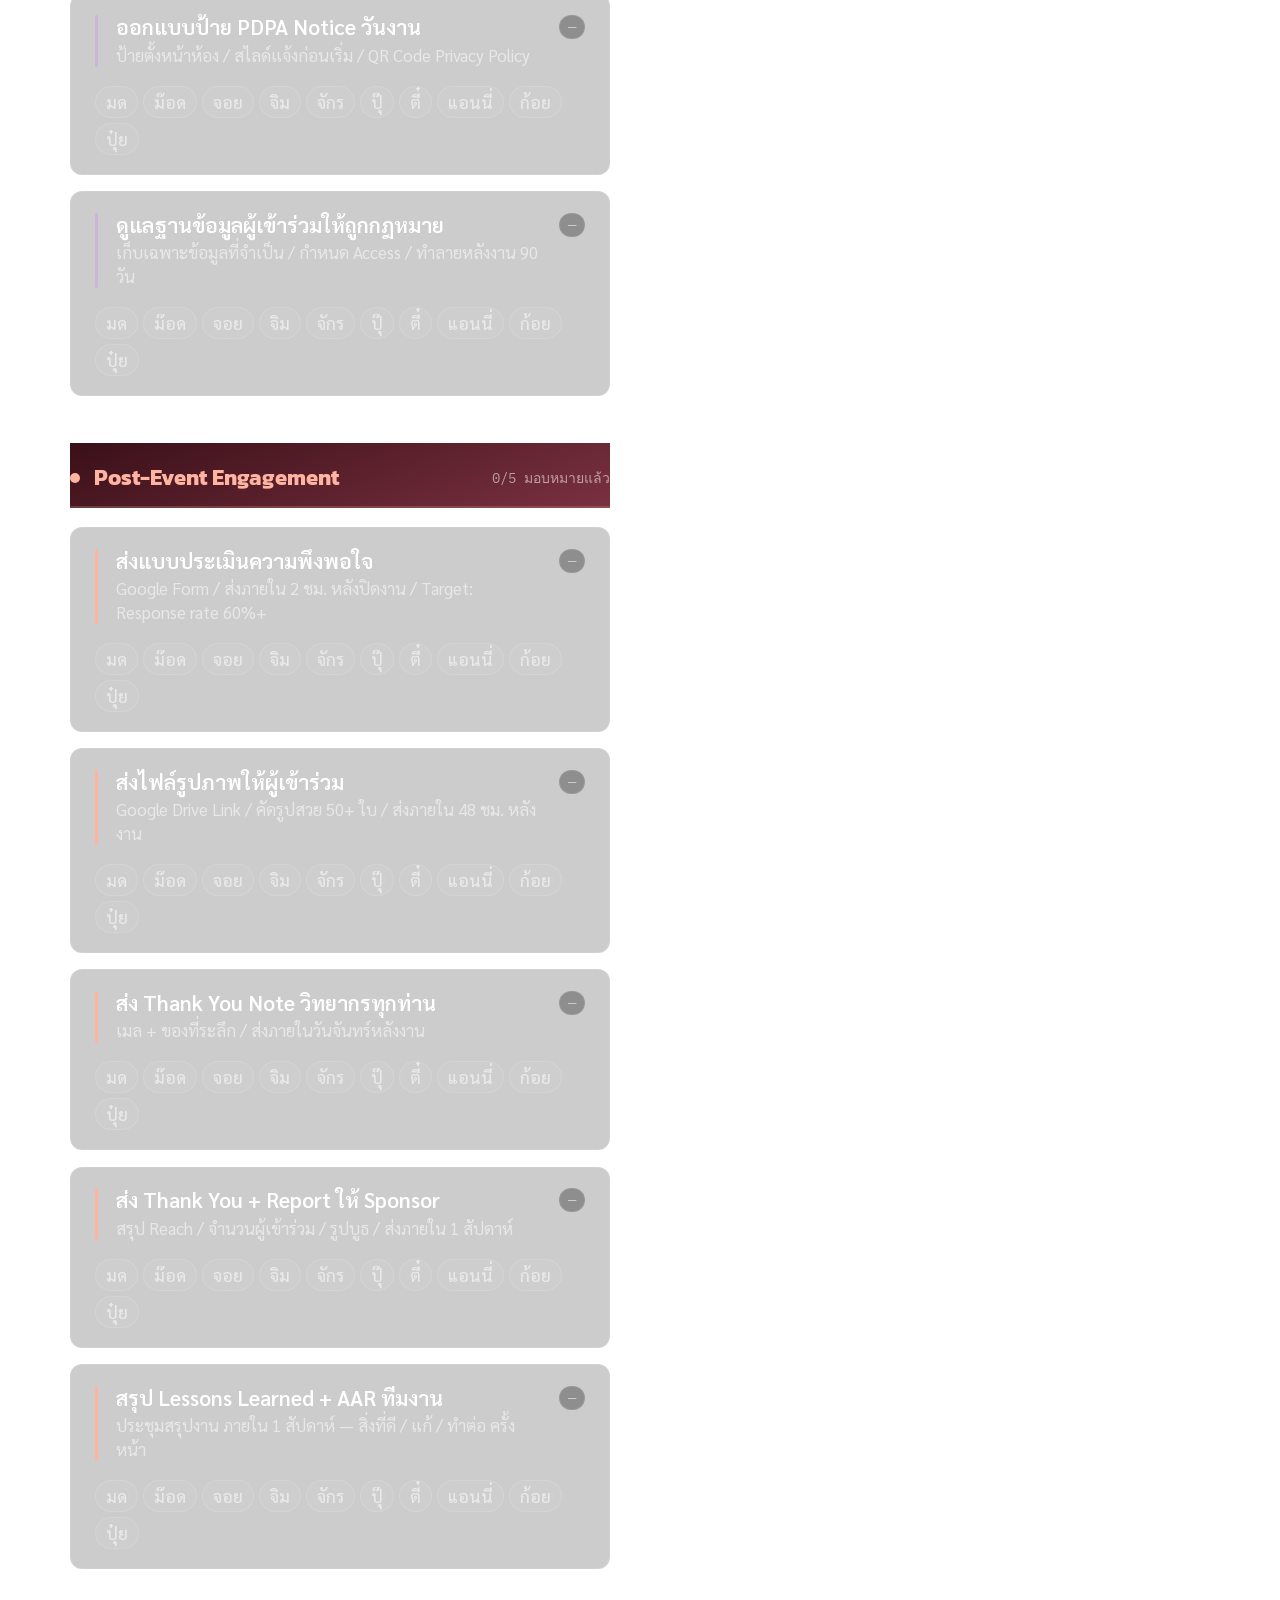
==== commit 427cfc8f: "UI: Add sticky quick navigation buttons for 14 departments" ====
--- a/pm_version.html
+++ b/pm_version.html
@@ -876,6 +876,11 @@
 
     <!-- MAIN: tasks -->
     <div class="main-col">
+      <div class="inner" style="margin-bottom: 2rem;">
+        <div style="font-family:'Kanit',sans-serif;font-weight:700;font-size:0.95rem;margin-bottom:0.8rem;color:var(--gold-light)">หมวดหมู่งาน (14 หมวด)</div>
+        <div id="deptNavButtons" style="display:flex;flex-wrap:wrap;gap:8px;"></div>
+      </div>
+
       <div class="inner" id="taskList"></div>
       <!-- BAR CHART — appears when all tasks assigned -->
       <div class="inner" id="chartSection" style="display:none;padding-bottom:2rem">
@@ -1235,7 +1240,7 @@
 
       DEPTS.forEach(dept => {
         const assignedCount = dept.tasks.filter(t => assign[t.id].size > 0).length;
-        html += `<div class="dept-group">
+        html += `<div class="dept-group" id="dept-${dept.id}">
       <div class="dept-header" style="border-color:${dept.color}44">
         <div class="dept-dot" style="background:${dept.color}"></div>
         <div class="dept-name" style="color:${dept.color}">${dept.name}</div>
@@ -1275,6 +1280,42 @@
       container.innerHTML = html;
       updateProgress();
       renderSide();
+      renderDeptNav();
+    }
+
+    // ══════════════════════════════════════
+    // DEPT NAVIGATION
+    // ══════════════════════════════════════
+    function renderDeptNav() {
+      const container = document.getElementById('deptNavButtons');
+      if (!container) return;
+      
+      let html = '';
+      DEPTS.forEach(dept => {
+        html += `<button class="btn btn-ghost" style="border-color:${dept.color}44; color:${dept.color}; font-size: 0.72rem; padding: 4px 12px; font-weight: 500;" onclick="scrollToDept('${dept.id}')">${dept.name}</button>`;
+      });
+      container.innerHTML = html;
+    }
+
+    function scrollToDept(deptId) {
+      const el = document.getElementById(`dept-${deptId}`);
+      if (el) {
+        // Scroll considering the sticky header offset
+        const y = el.getBoundingClientRect().top + window.scrollY - 100;
+        window.scrollTo({top: y, behavior: 'smooth'});
+        
+        // Highlight effect
+        const header = el.querySelector('.dept-header');
+        if (header) {
+          const originalBg = header.style.backgroundColor;
+          header.style.transition = 'background-color 0.4s ease';
+          header.style.backgroundColor = 'rgba(212, 168, 67, 0.15)';
+          
+          setTimeout(() => {
+            header.style.backgroundColor = originalBg || 'transparent';
+          }, 800);
+        }
+      }
     }
 
     // ══════════════════════════════════════
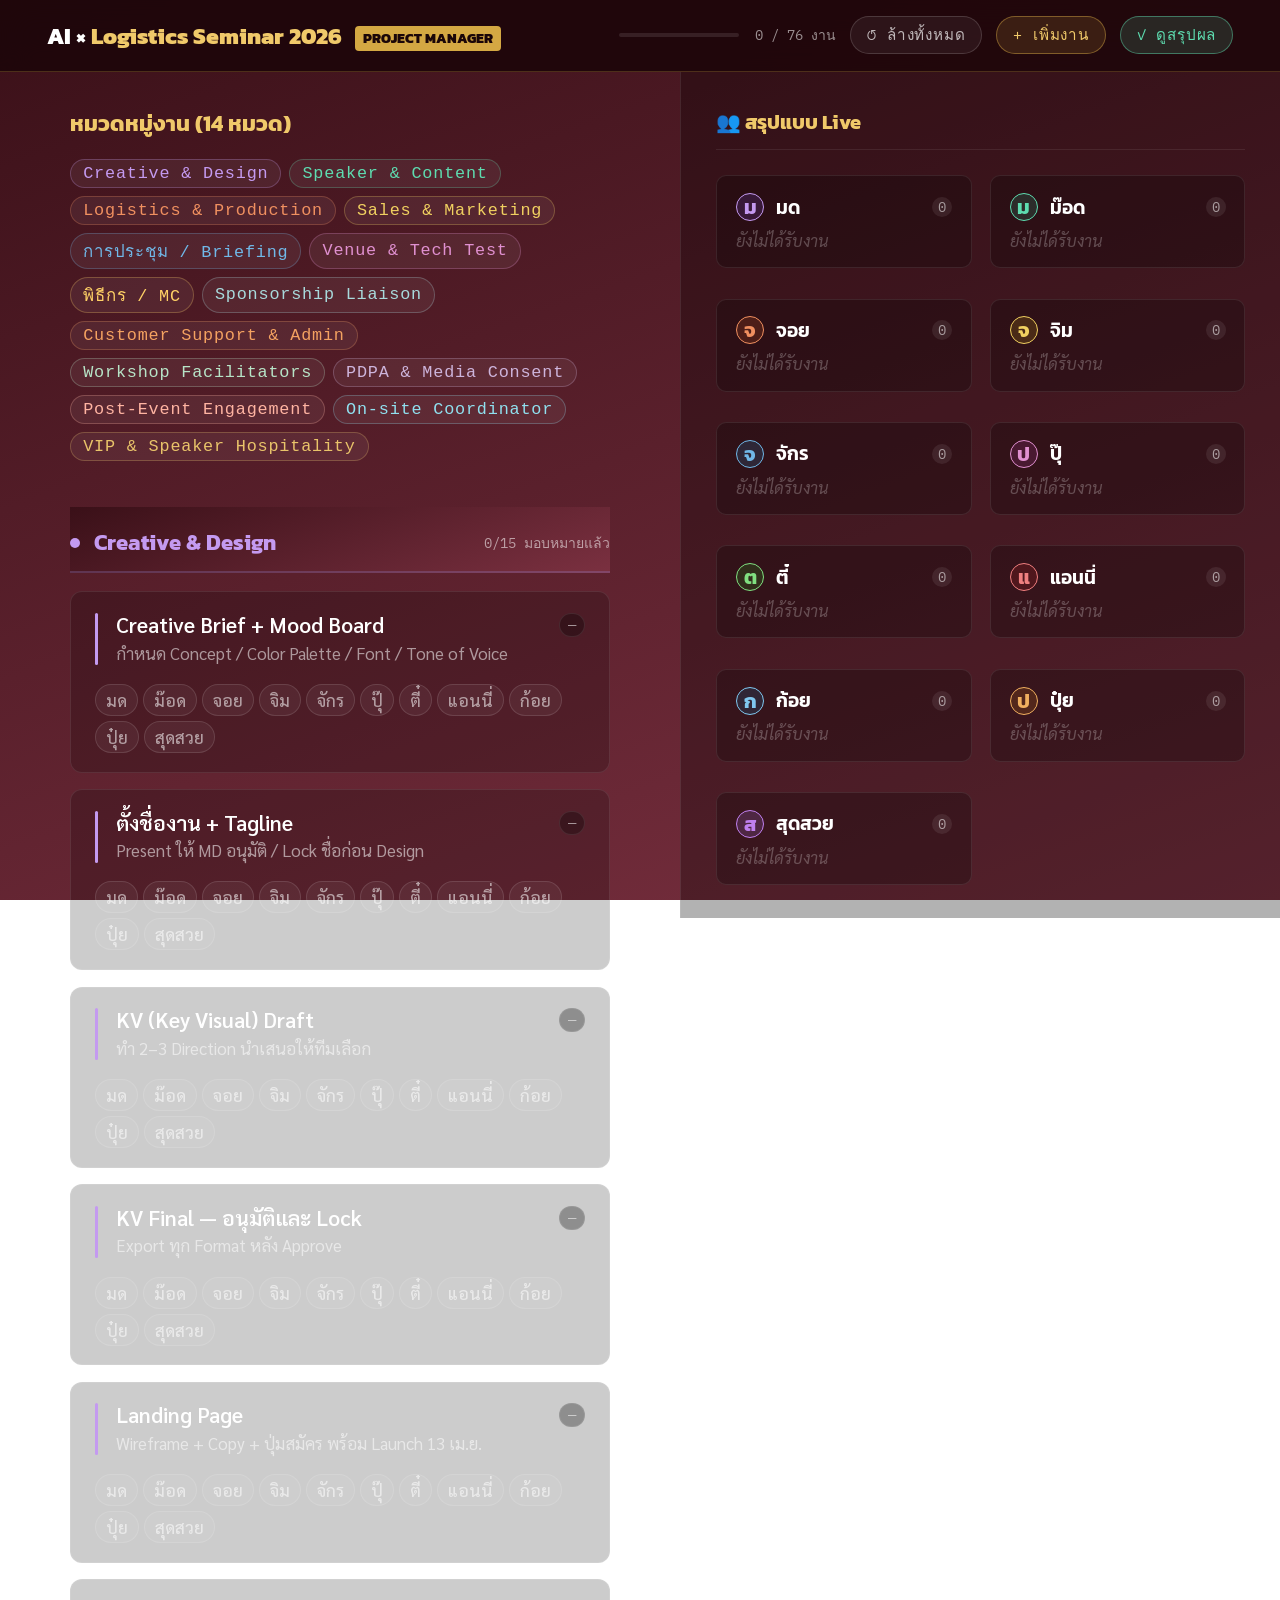
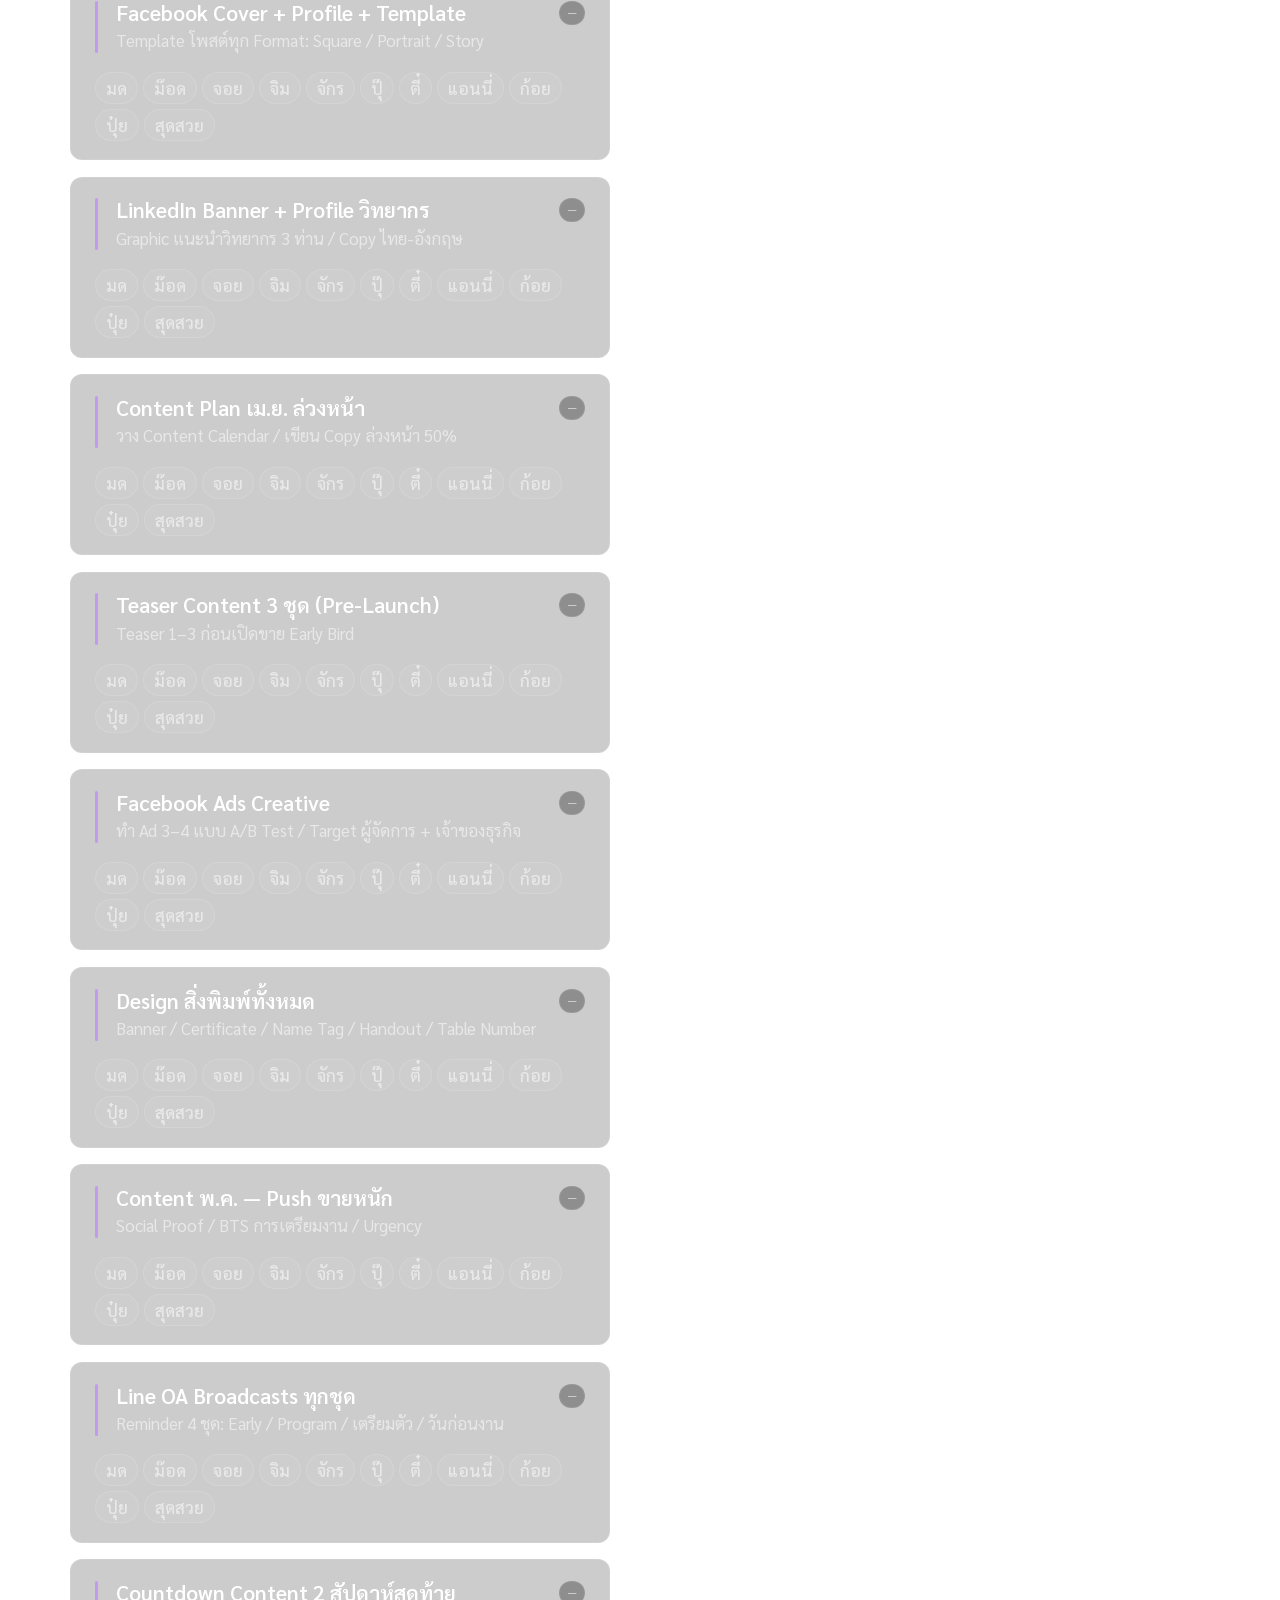
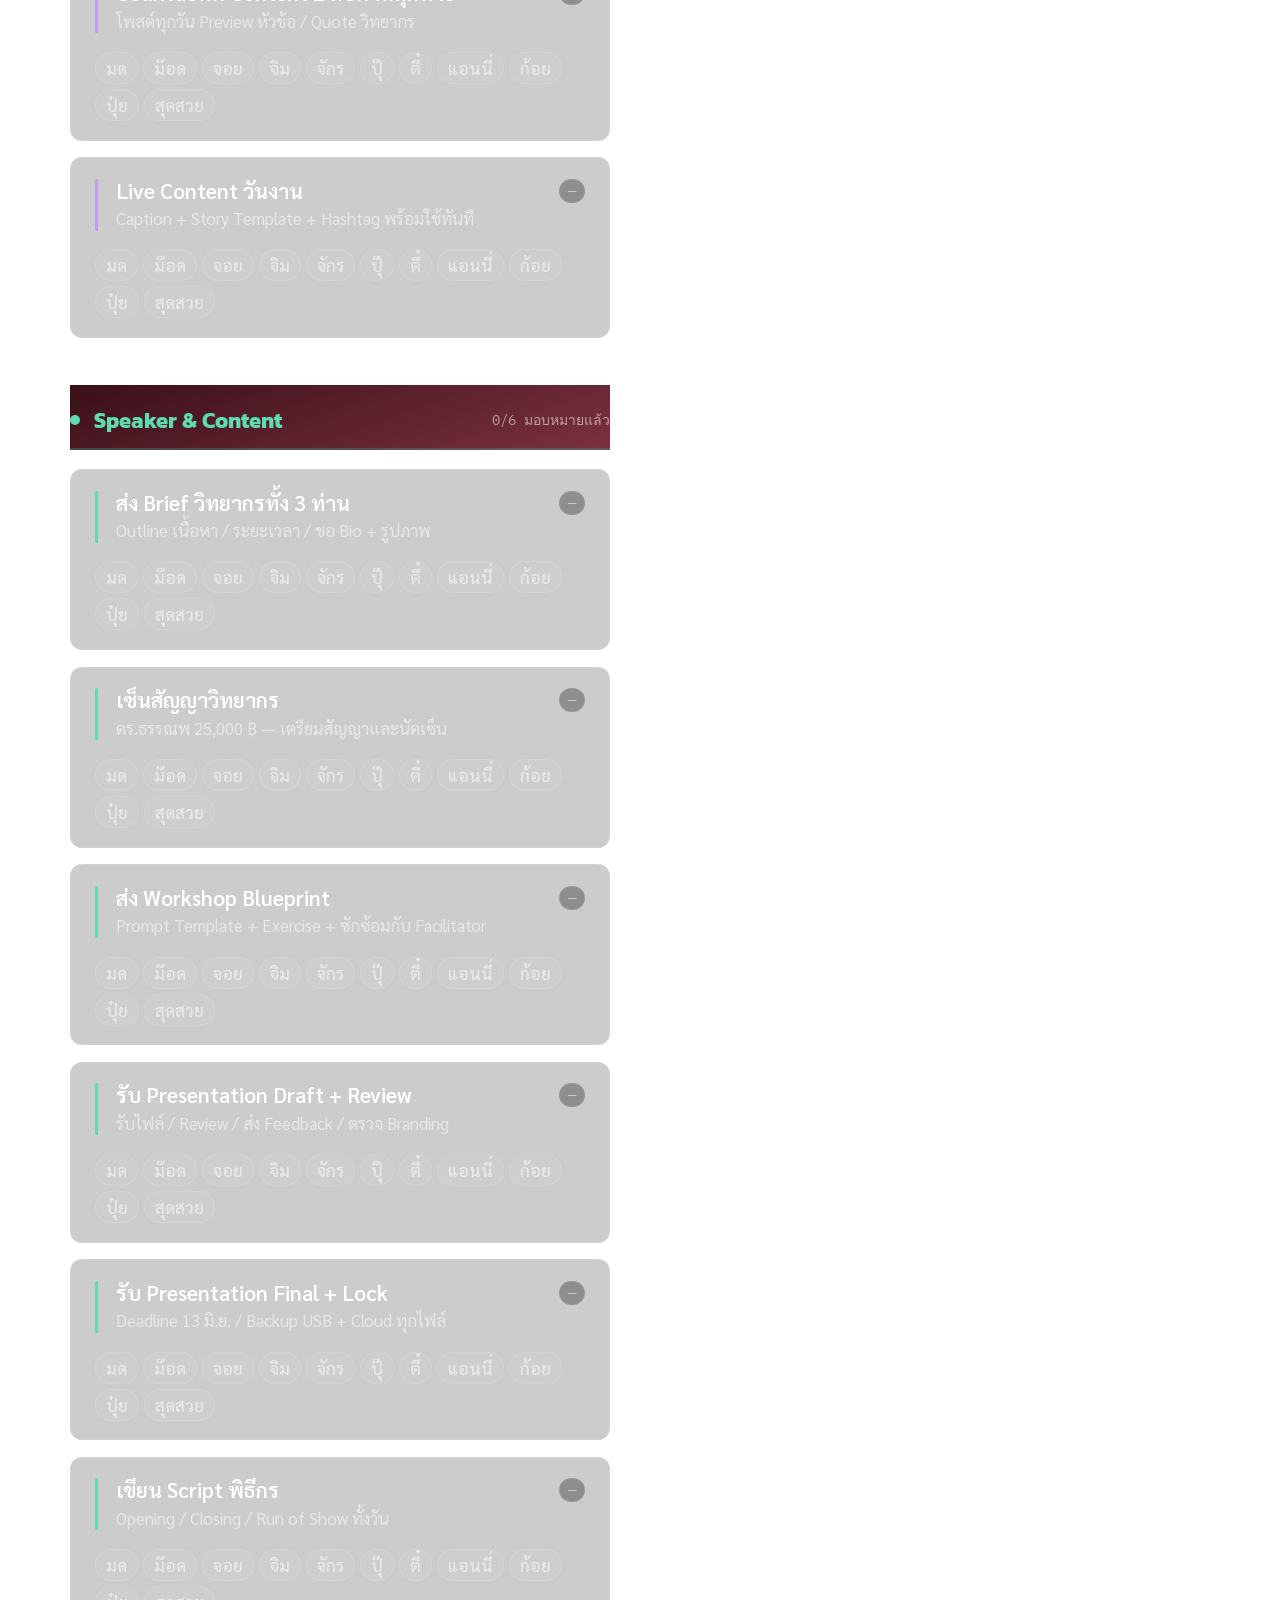
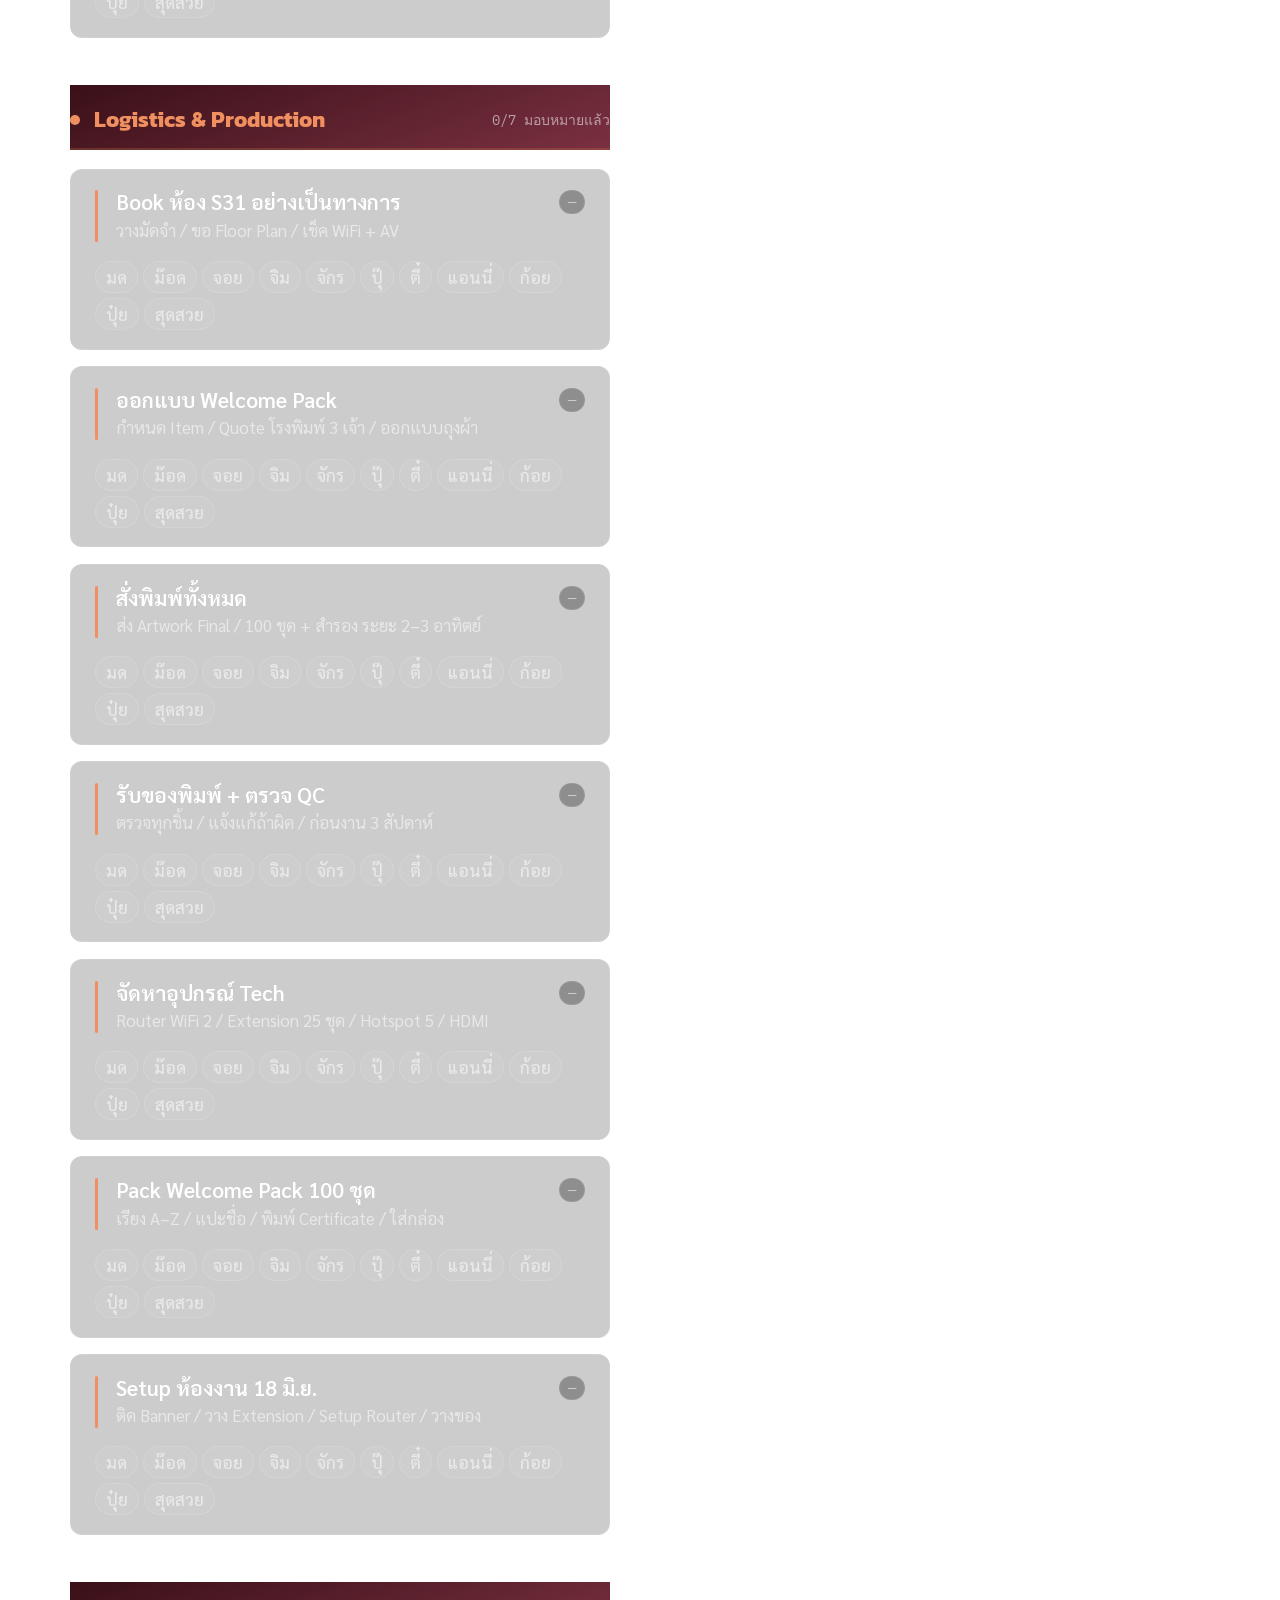
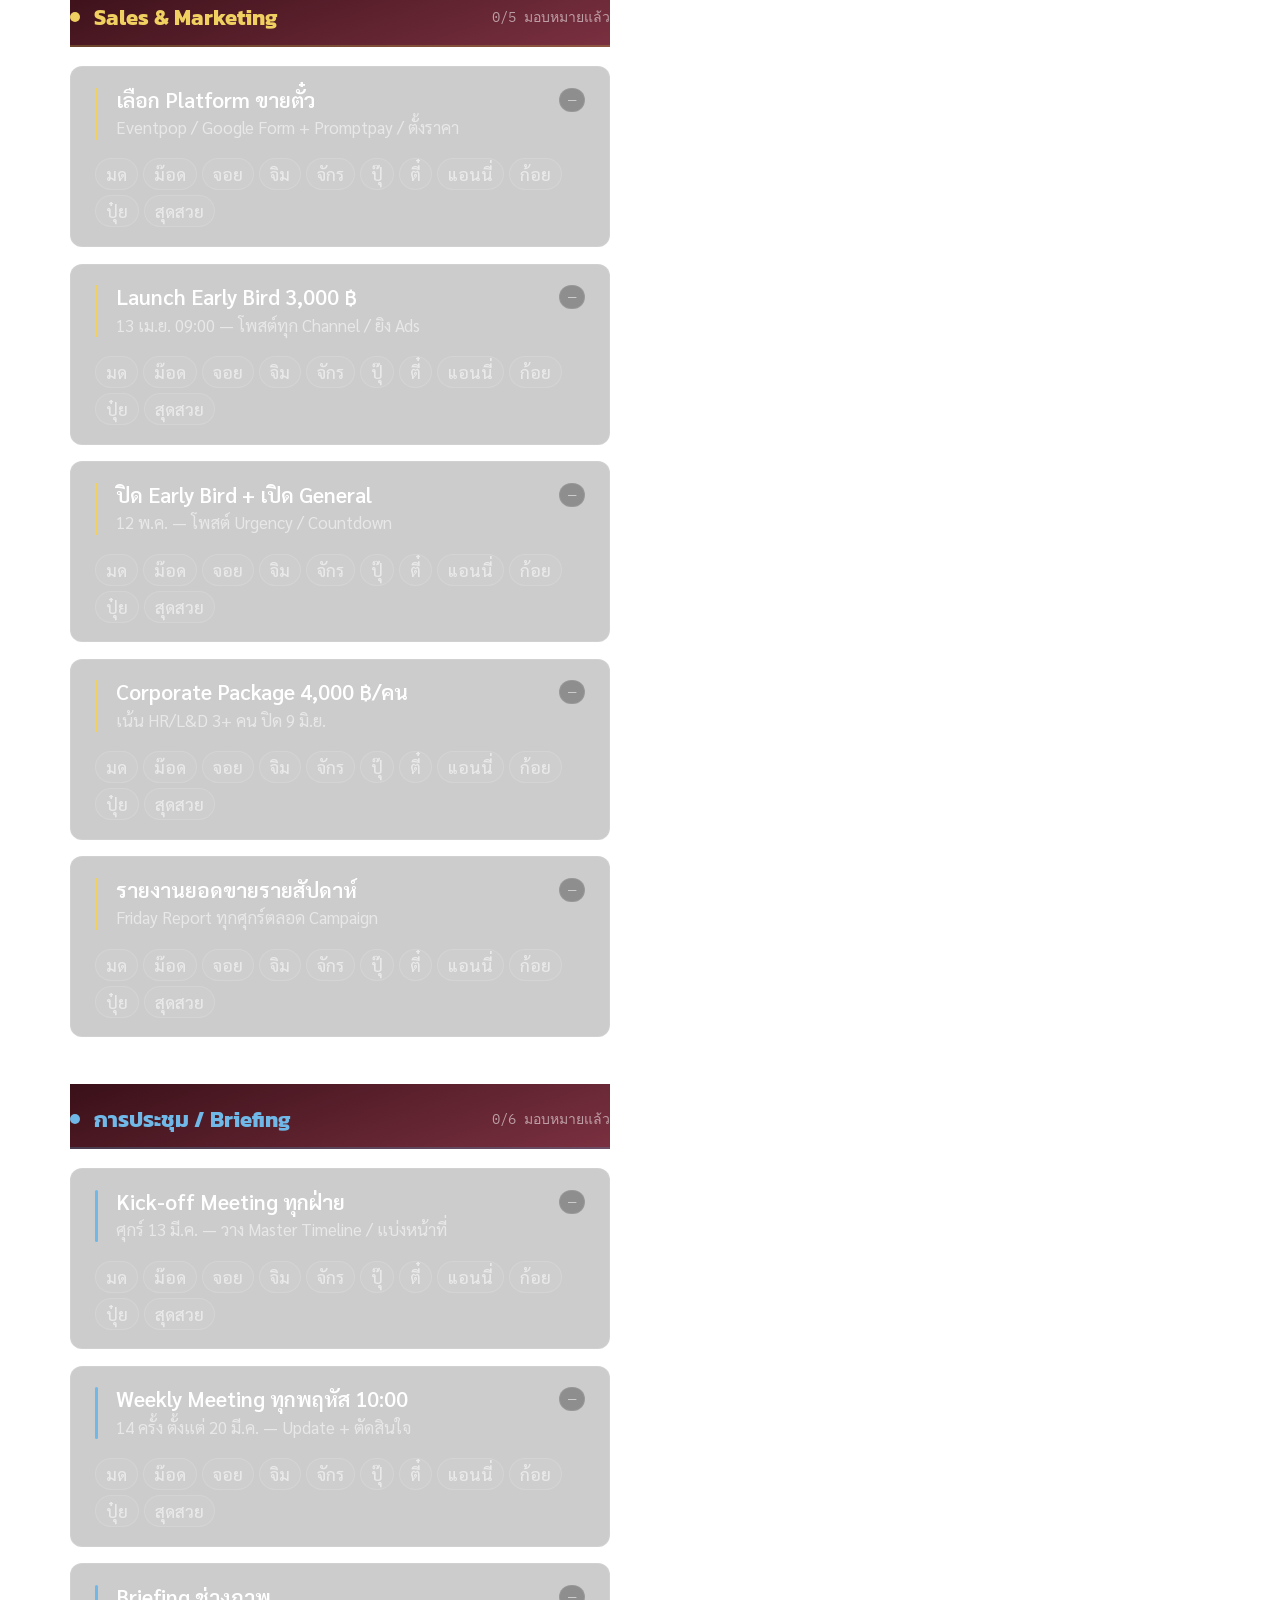
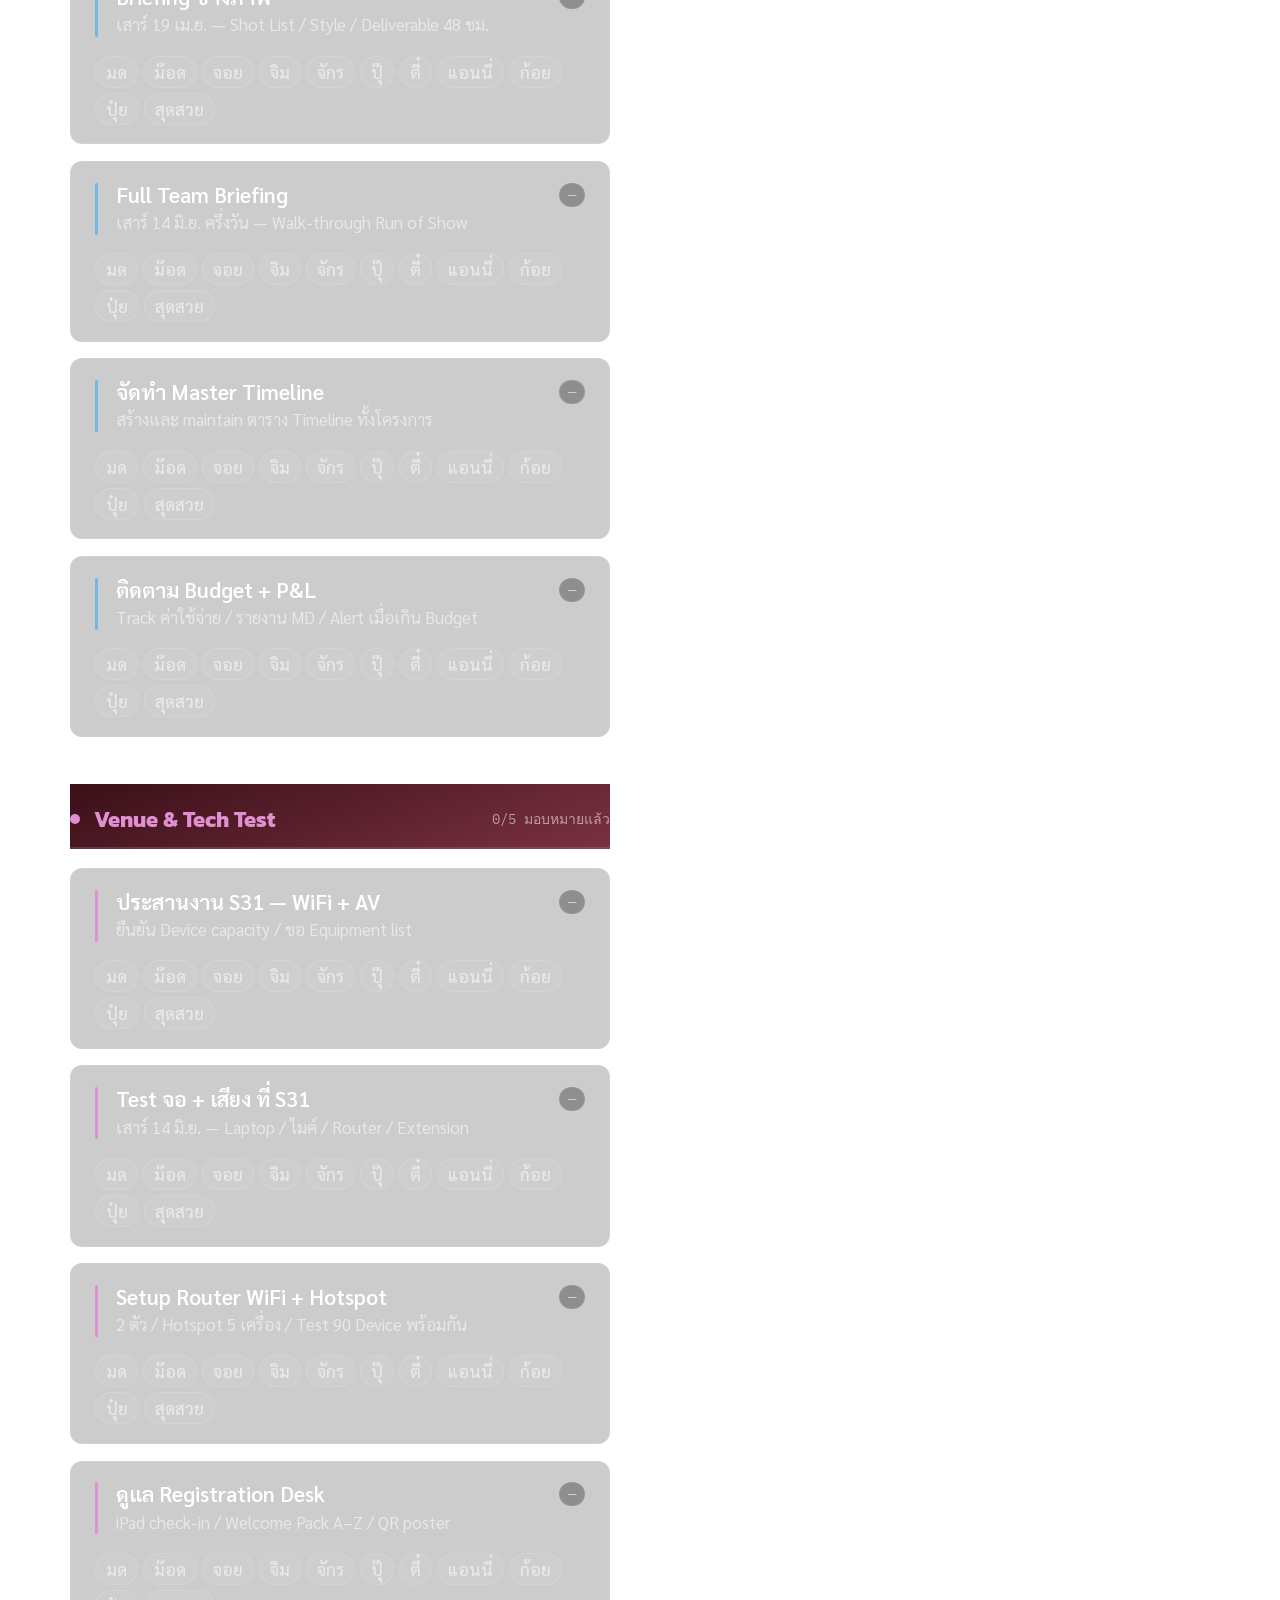
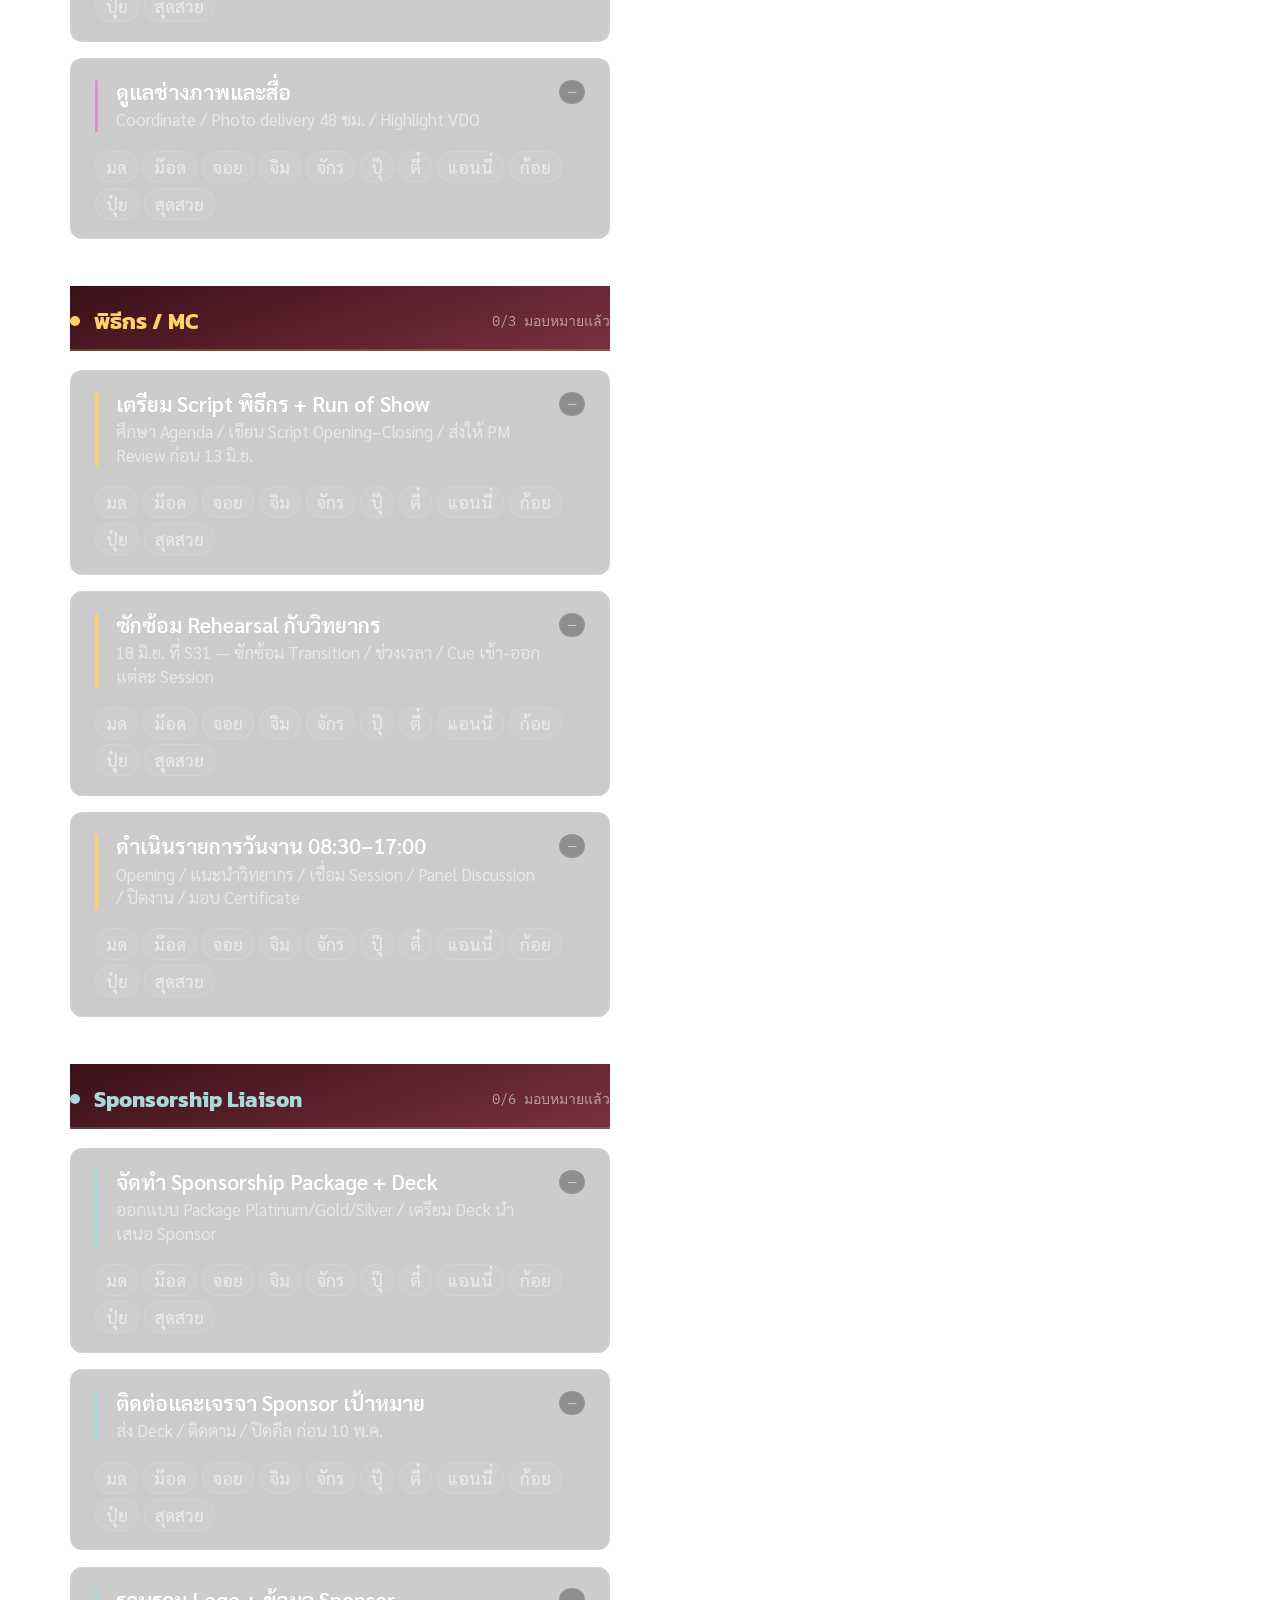
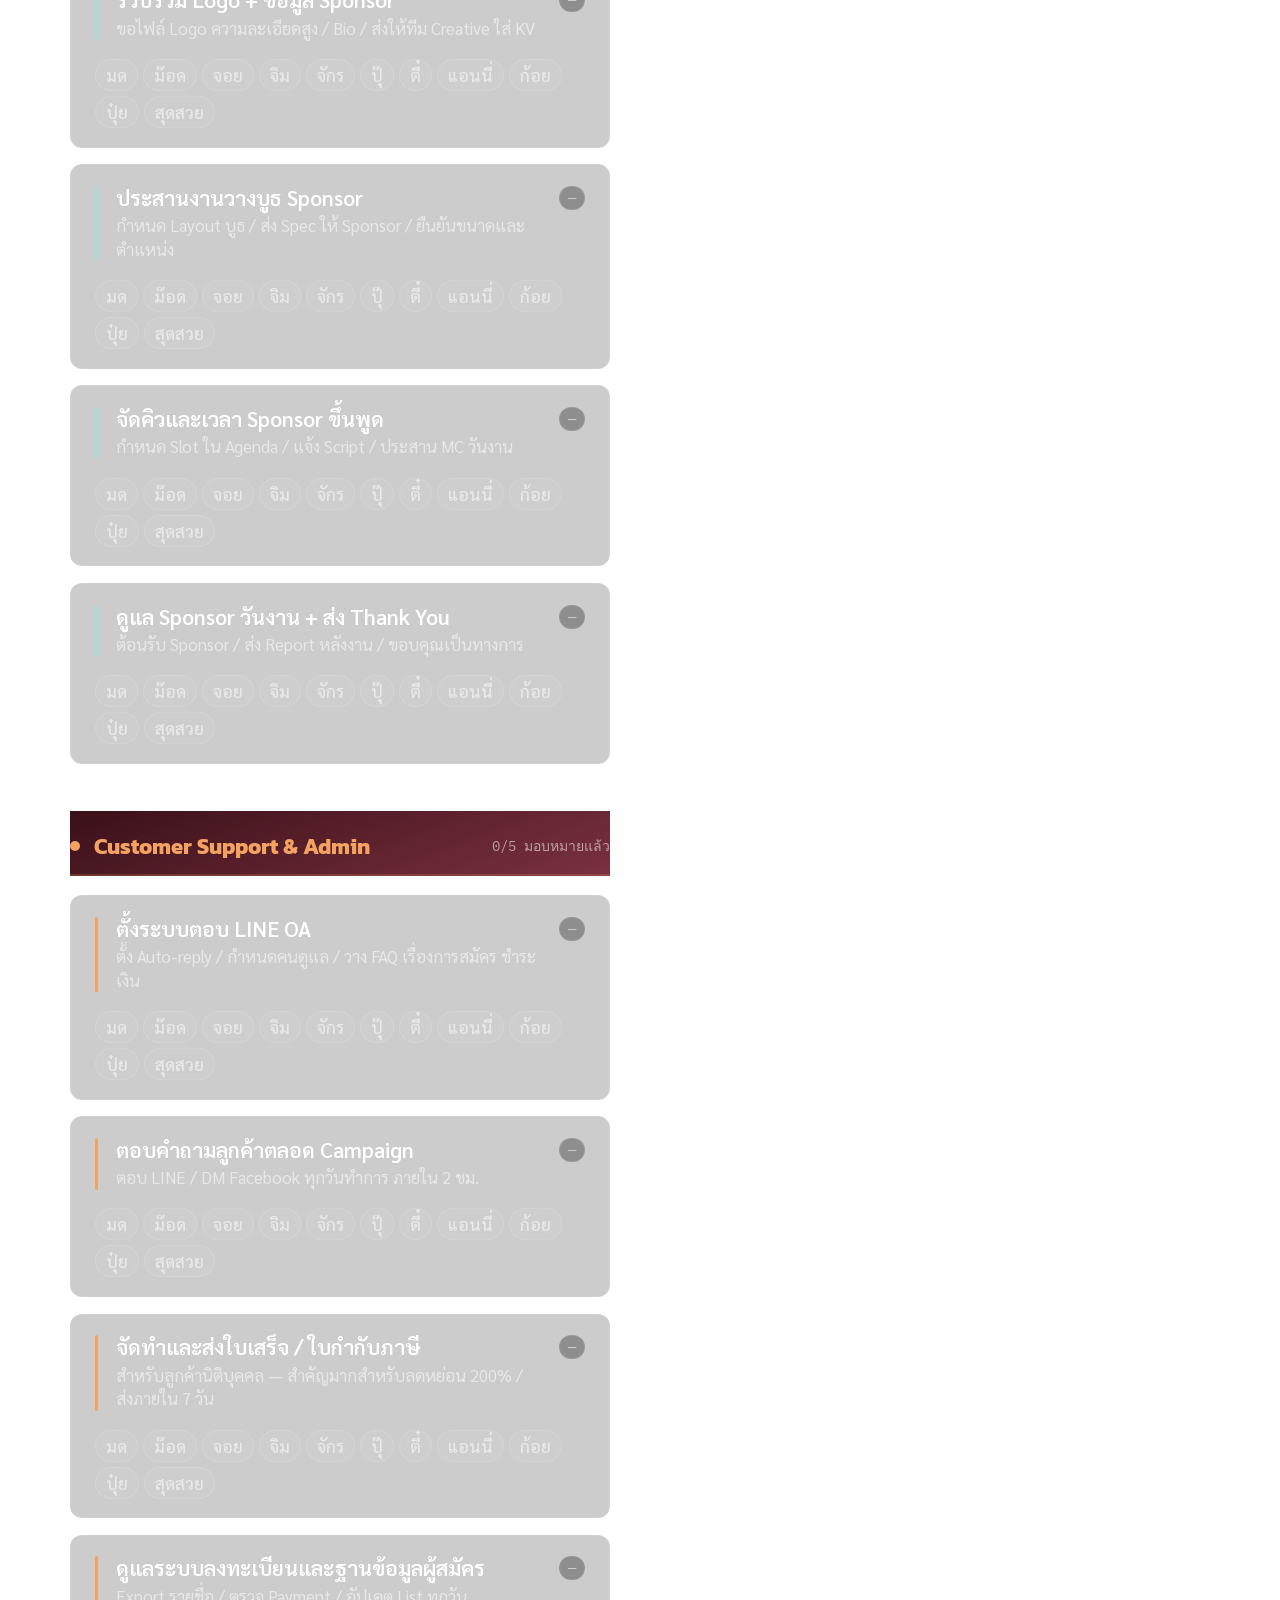
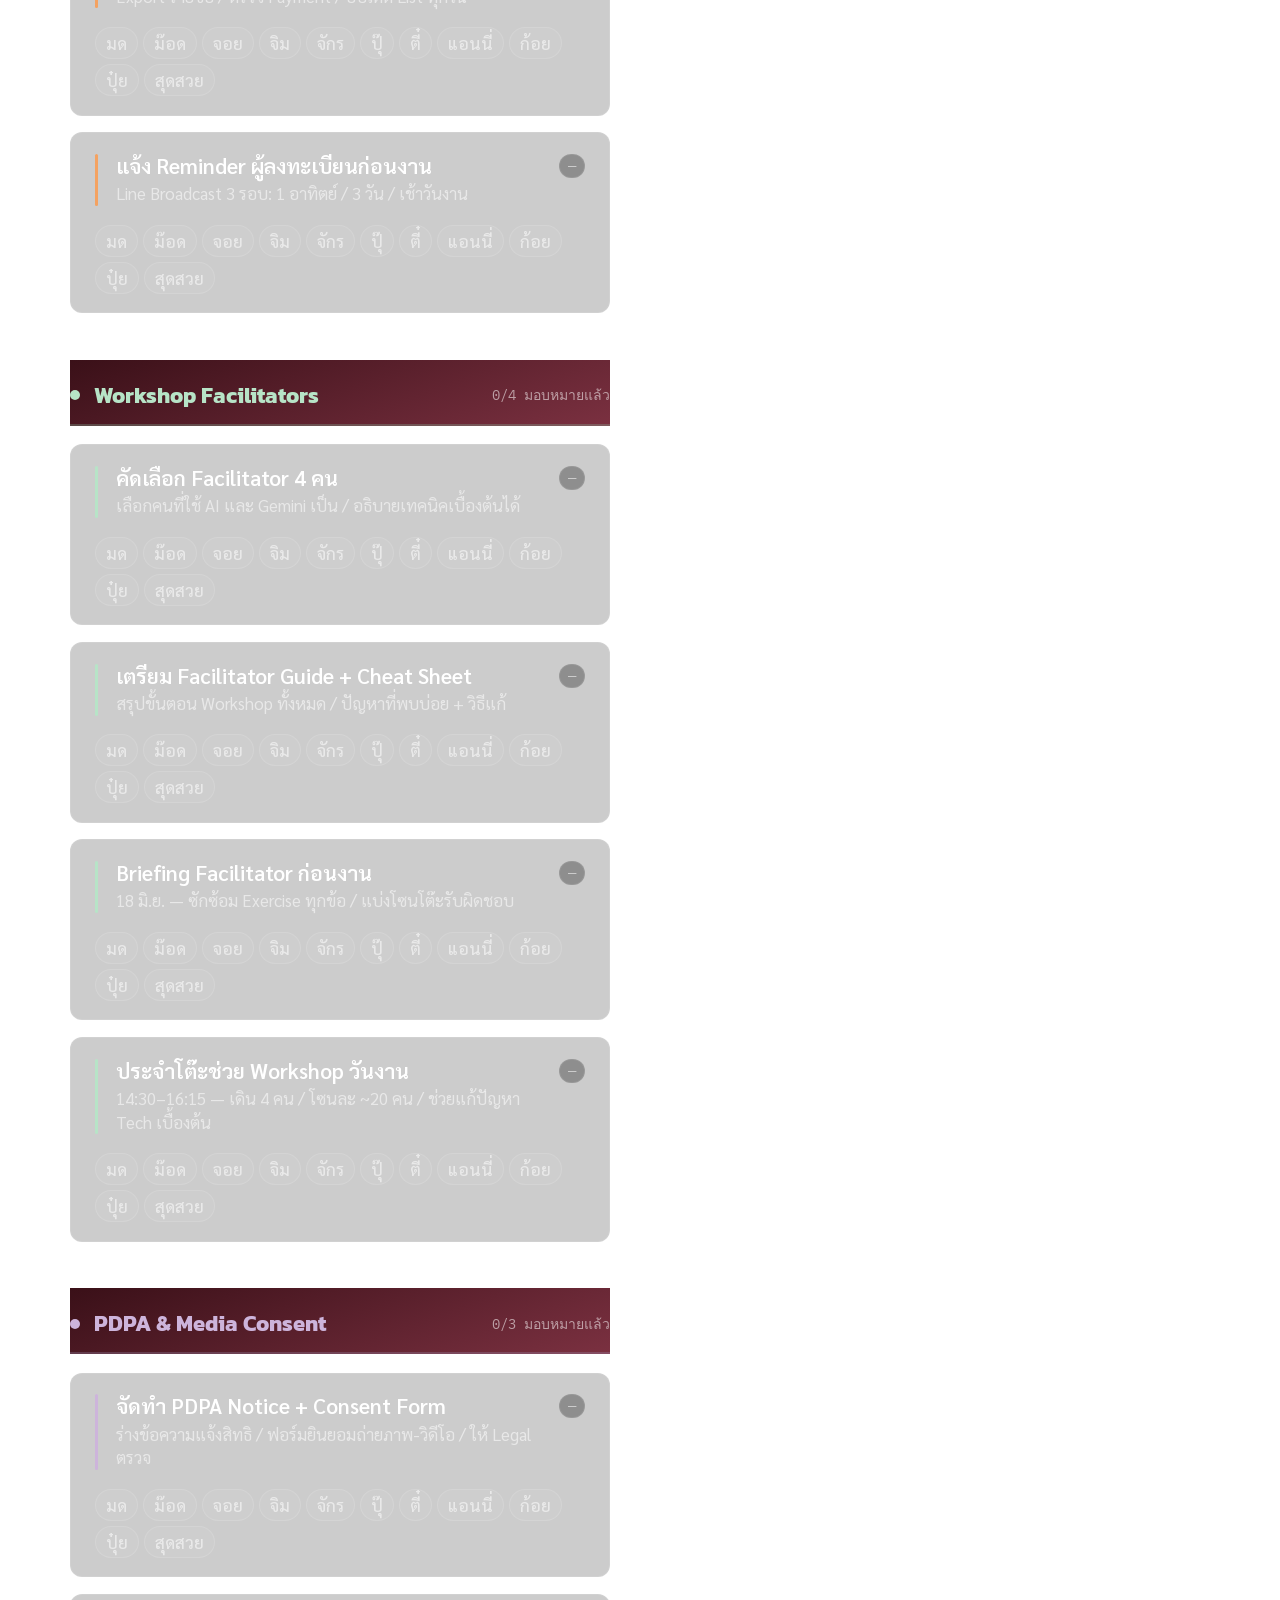
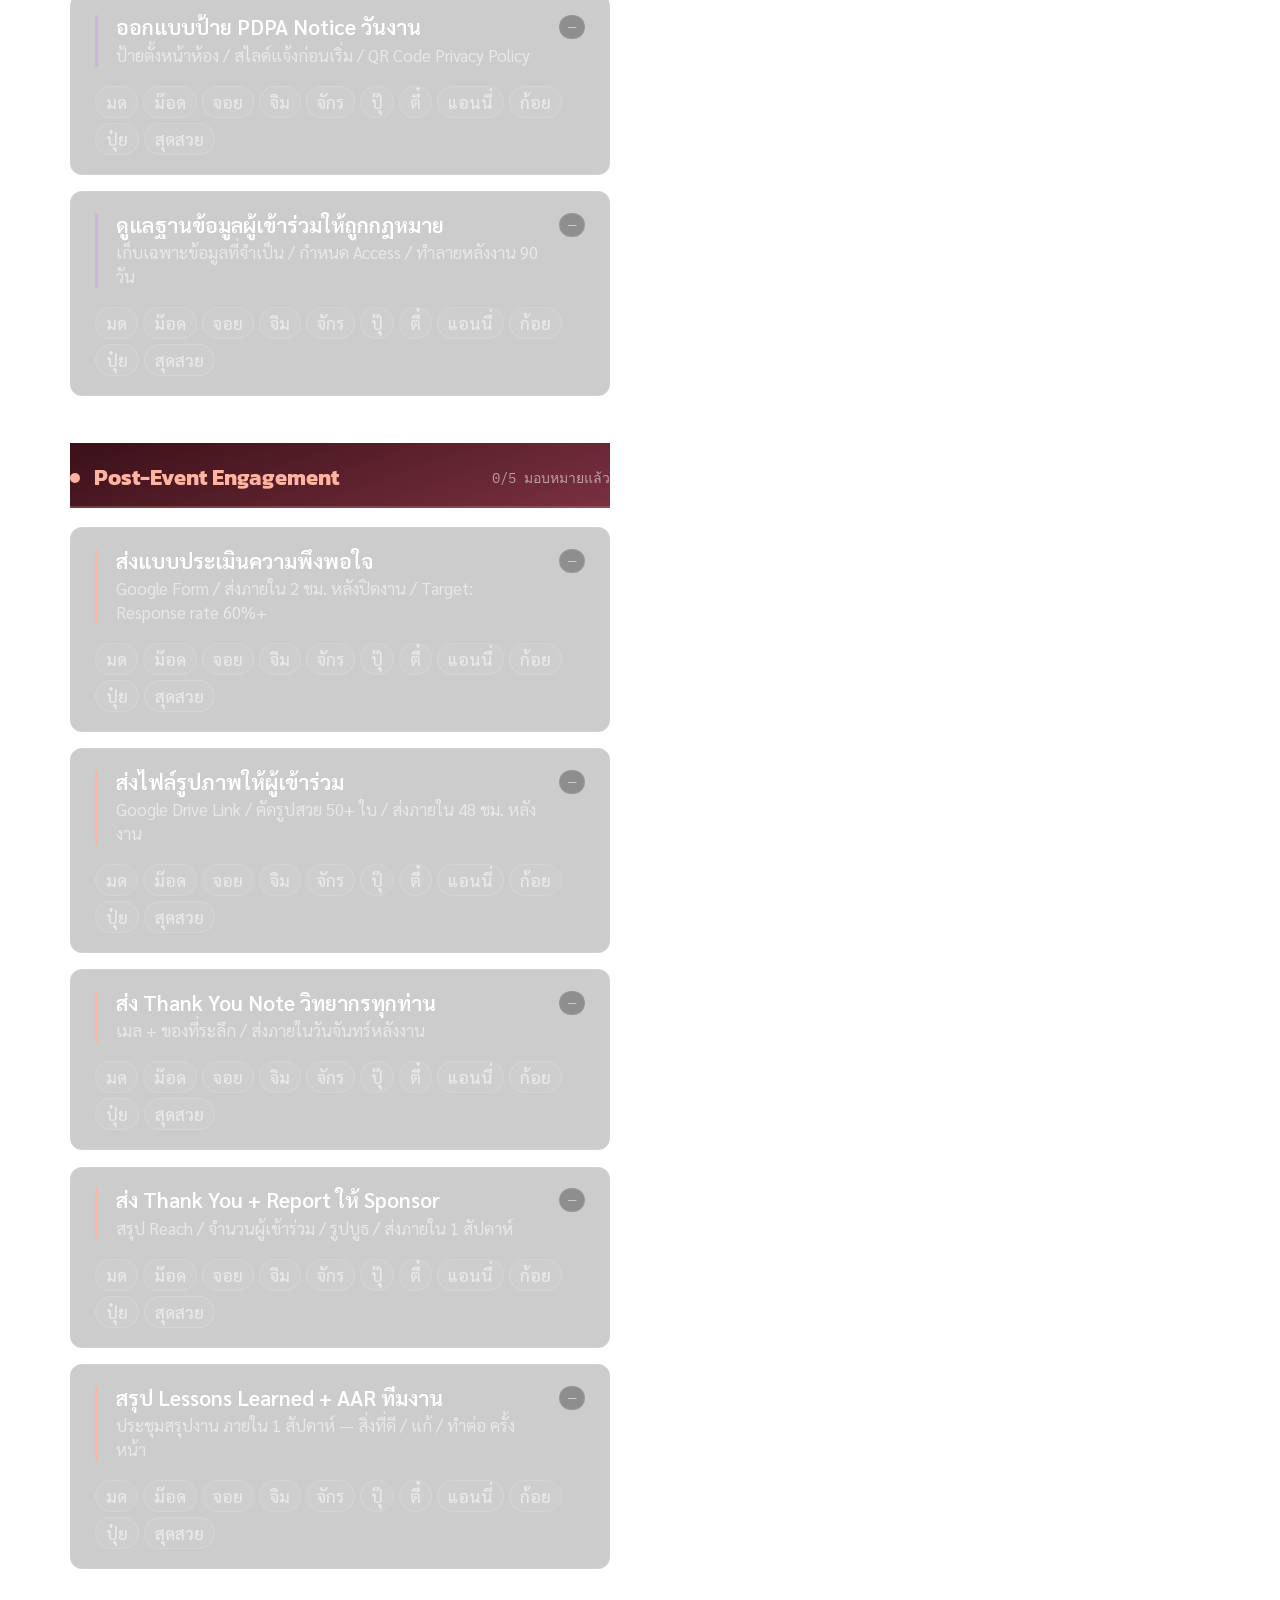
==== commit 06e8434c: "feat: Add user 'สุดสวย' to pm_version members list" ====
--- a/pm_version.html
+++ b/pm_version.html
@@ -1046,6 +1046,7 @@
       { name: 'แอนนี่', color: '#f08080', bg: 'rgba(200,40,40,0.18)' },
       { name: 'ก้อย', color: '#80c8f0', bg: 'rgba(20,120,180,0.18)' },
       { name: 'ปุ๋ย', color: '#f0b060', bg: 'rgba(200,120,20,0.18)' },
+      { name: 'สุดสวย', color: '#c080f0', bg: 'rgba(180,120,240,0.18)' },
     ];
 
     // ══════════════════════════════════════
@@ -1204,7 +1205,9 @@
     // STATE: assign[taskId] = Set of names
     // ══════════════════════════════════════
     const STORAGE_KEY = 'ai_logistics_pm_assign_v1';
+    const CUSTOM_TASKS_KEY = 'ai_logistics_pm_custom_v1';
     const assign = {};
+    let customTasks = [];
 
     // Load from localStorage
     function loadState() {
@@ -1215,6 +1218,31 @@
           assign[taskId] = new Set(data[taskId]);
         }
       }
+
+      // Load custom tasks
+      const savedTasks = localStorage.getItem(CUSTOM_TASKS_KEY);
+      if (savedTasks) {
+        customTasks = JSON.parse(savedTasks);
+        customTasks.forEach(task => {
+          const dept = DEPTS.find(d => d.id === task.deptId);
+          if (dept) {
+            if (!dept.tasks.some(t => t.id === task.id)) {
+              dept.tasks.push({ id: task.id, t: task.name, d: task.detail || '—' });
+            }
+          }
+          if (task.start && !GANTT_TASKS.some(gt => gt.id === task.id)) {
+            GANTT_TASKS.push({
+              id: task.id, dept: task.deptId, name: task.name,
+              start: task.start,
+              end: task.end || task.start,
+            });
+          }
+          // Track counter
+          const idNum = parseInt(task.id.split('_')[1]);
+          if (!isNaN(idNum) && idNum > customTaskCounter) customTaskCounter = idNum;
+        });
+      }
+
       // Ensure all tasks have a Set
       DEPTS.forEach(d => d.tasks.forEach(t => {
         if (!assign[t.id]) assign[t.id] = new Set();
@@ -1227,6 +1255,10 @@
         data[taskId] = Array.from(assign[taskId]);
       }
       localStorage.setItem(STORAGE_KEY, JSON.stringify(data));
+    }
+
+    function saveCustomTasks() {
+      localStorage.setItem(CUSTOM_TASKS_KEY, JSON.stringify(customTasks));
     }
 
     loadState();
@@ -1255,7 +1287,10 @@
         <div class="task-top">
           <div class="task-left-bar" style="background:${dept.color}"></div>
           <div class="task-info">
-            <div class="task-title">${task.t}</div>
+            <div class="task-title" style="display:flex;justify-content:space-between;align-items:flex-start;gap:0.5rem">
+              <span>${task.t}</span>
+              ${task.id.startsWith('custom_') ? `<button class="btn btn-ghost" style="padding: 2px 6px; font-size: 0.5rem; border: 1px solid rgba(255,255,255,0.1); color:rgba(255,255,255,0.4); border-radius: 4px; line-height: 1;" onclick="deleteCustomTask('${task.id}', event)" title="ลบงานนี้">✕ ลบ</button>` : ''}
+            </div>
             <div class="task-detail">${task.d}</div>
           </div>
           <div class="task-assign-count${hasAny ? ' has-n' : ''}">${hasAny ? selected.size + ' คน' : '—'}</div>
@@ -1551,6 +1586,17 @@
       // create new task
       customTaskCounter++;
       const newId = 'custom_' + customTaskCounter;
+      const taskObj = {
+        id: newId,
+        name: name,
+        detail: detail || '—',
+        deptId: selectedDeptForNew,
+        start: start || '',
+        end: end || ''
+      };
+      customTasks.push(taskObj);
+      saveCustomTasks();
+
       const dept = DEPTS.find(d => d.id === selectedDeptForNew);
       dept.tasks.push({ id: newId, t: name, d: detail || '—' });
       assign[newId] = new Set();
@@ -1559,8 +1605,8 @@
       if (start) {
         GANTT_TASKS.push({
           id: newId, dept: selectedDeptForNew, name,
-          start: start || '2026-03-13',
-          end: end || start || '2026-06-19',
+          start: start,
+          end: end || start,
         });
       }
 
@@ -1834,8 +1880,36 @@
       document.getElementById('summaryModal').style.display = 'none';
     }
 
+    function deleteCustomTask(taskId, event) {
+      if (event) event.stopPropagation(); // prevent clicking anything underneath
+      if (!confirm('ต้องการลบงานนี้ออกจากระบบใช่ไหม? (ข้อมูลงานและการมอบหมายจะหายไป)')) return;
+
+      // 1. Remove from customTasks array
+      customTasks = customTasks.filter(t => t.id !== taskId);
+      saveCustomTasks();
+
+      // 2. Remove from DEPTS array
+      DEPTS.forEach(d => {
+        d.tasks = d.tasks.filter(t => t.id !== taskId);
+      });
+
+      // 3. Remove from GANTT_TASKS
+      const gtIdx = GANTT_TASKS.findIndex(gt => gt.id === taskId);
+      if (gtIdx > -1) GANTT_TASKS.splice(gtIdx, 1);
+
+      // 4. Remove assignment state
+      delete assign[taskId];
+      saveState();
+
+      // 5. Re-render
+      render();
+      if (document.getElementById('ganttSection') && document.getElementById('ganttSection').style.display !== 'none') {
+         renderGantt();
+      }
+    }
+
     function clearAll() {
-      if (!confirm('ล้างการมอบหมายทั้งหมดใช่ไหม?')) return;
+      if (!confirm('ล้างการมอบหมายงานทั้งหมดใช่ไหม? (จะไม่ลบงานเสริมที่คุณเพิ่มเอง แต่จะลบชื่อคนที่รับผิดชอบออก)')) return;
       DEPTS.forEach(d => d.tasks.forEach(t => { assign[t.id] = new Set(); }));
       saveState();
       render();
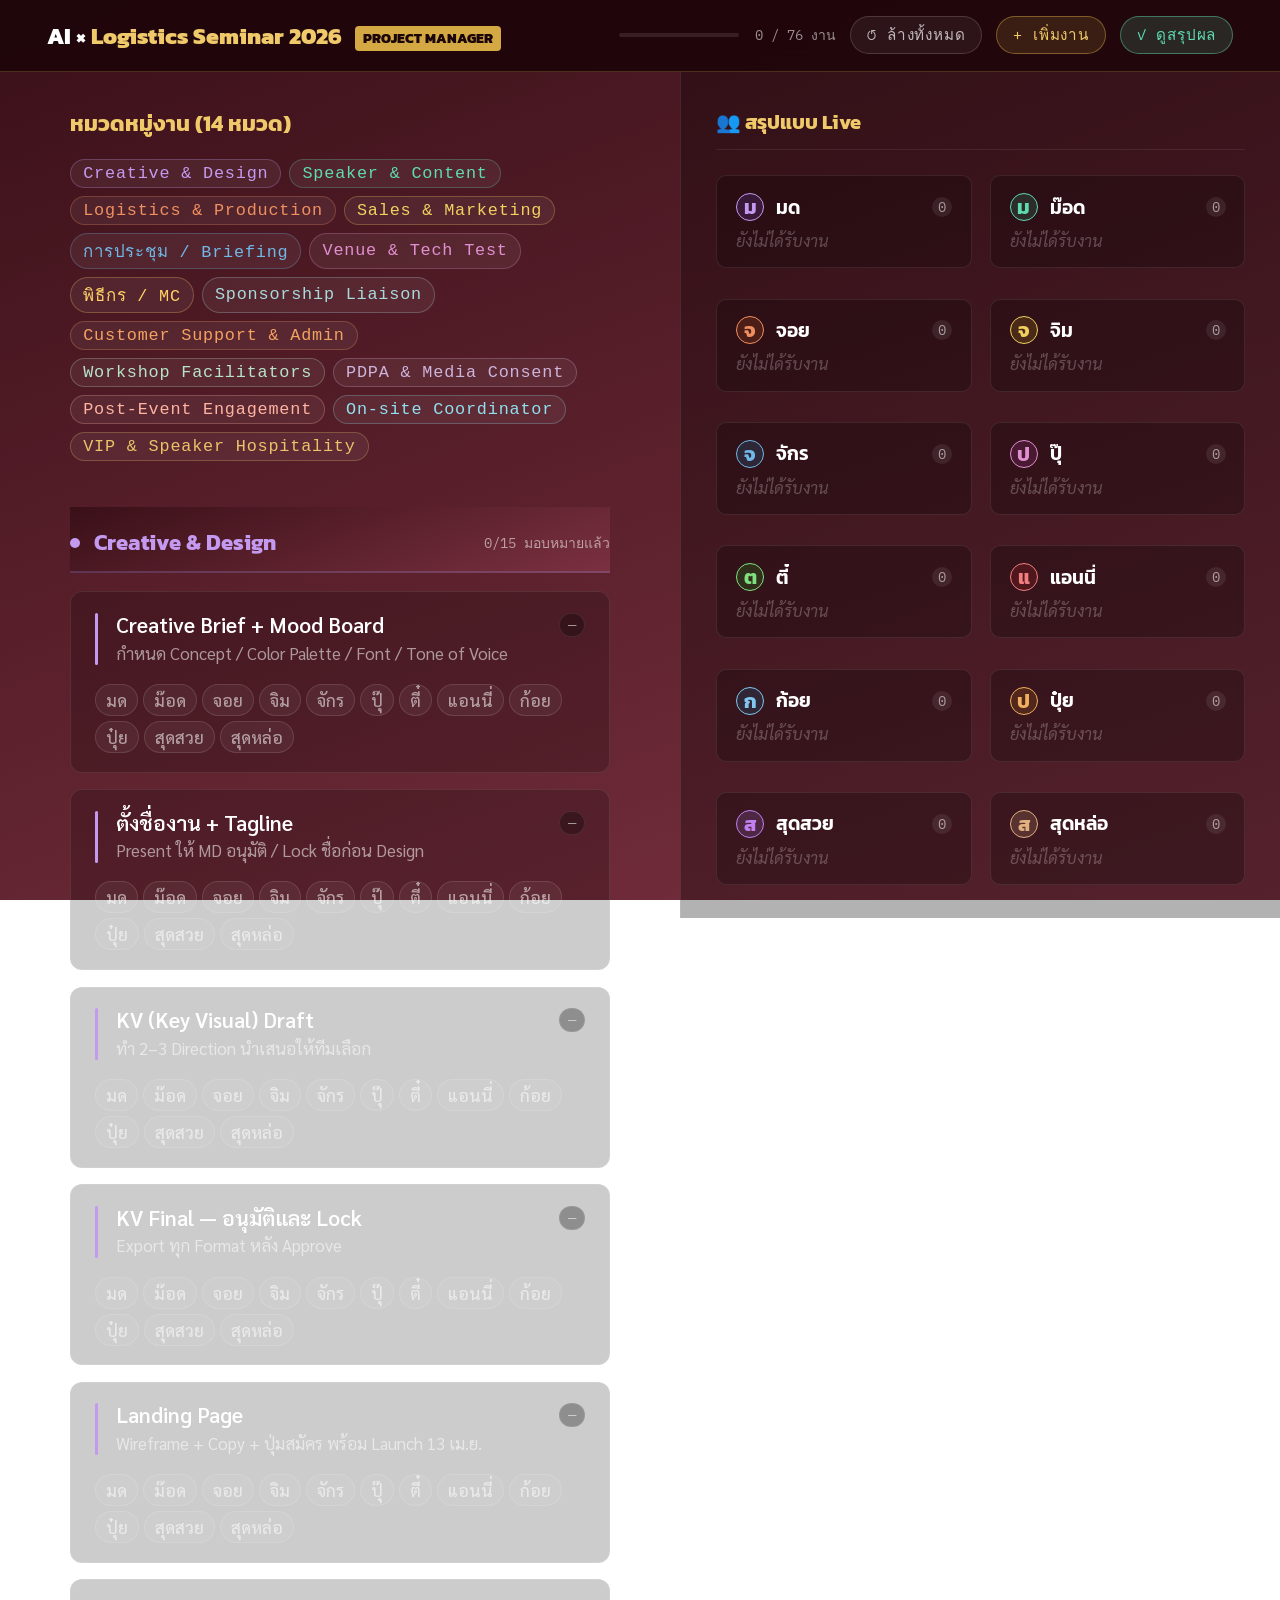
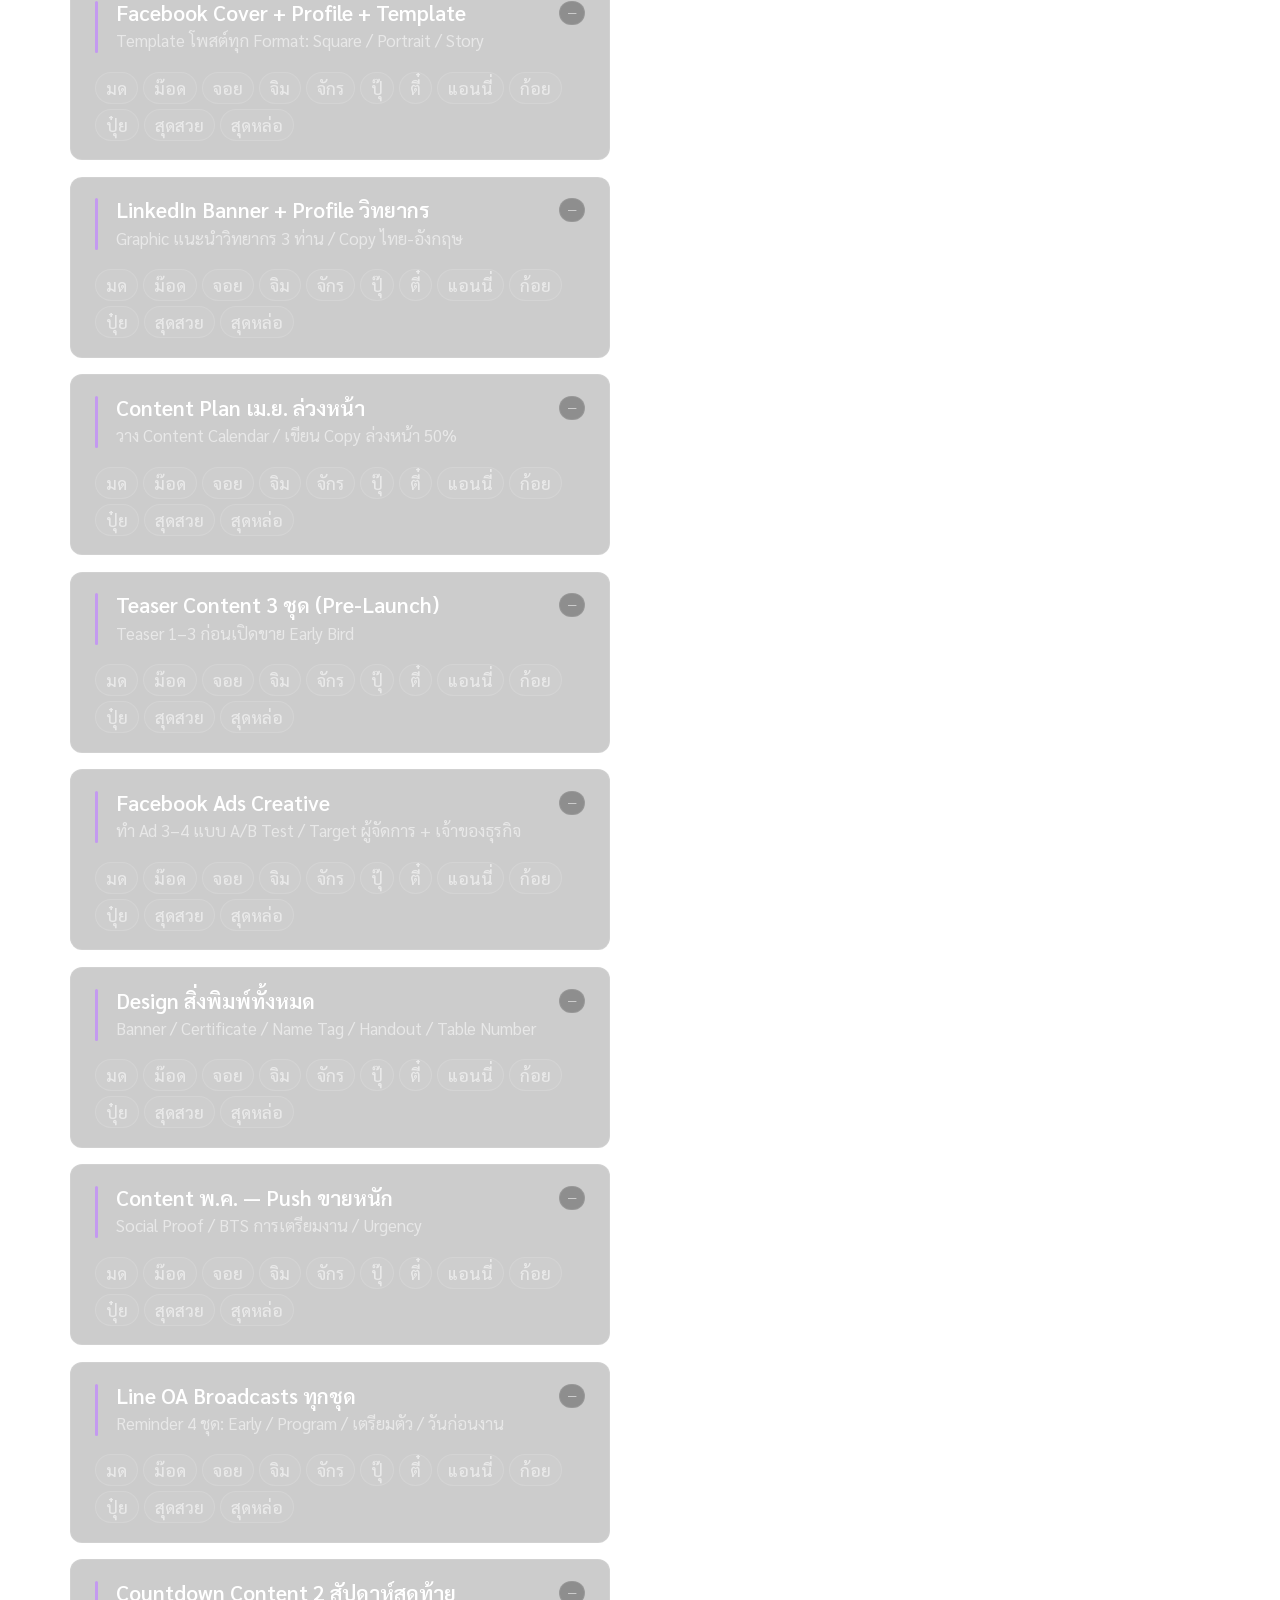
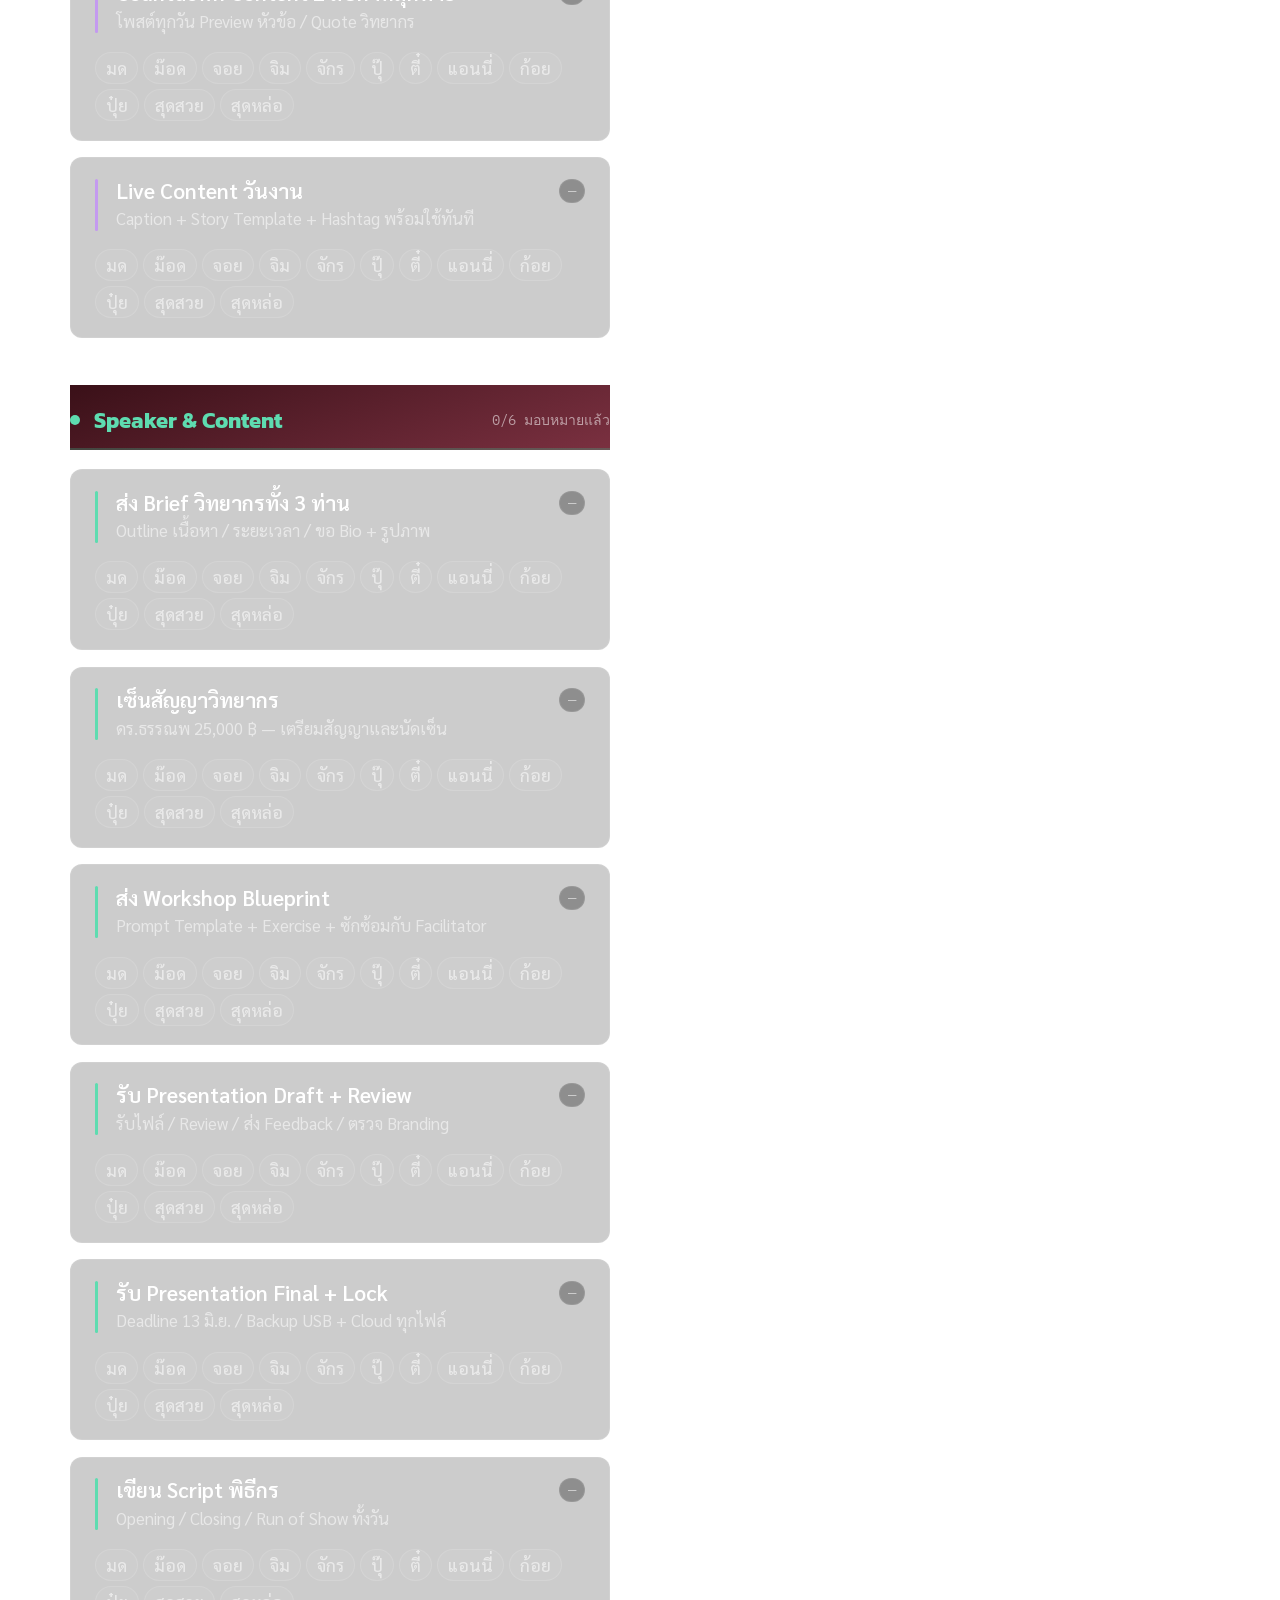
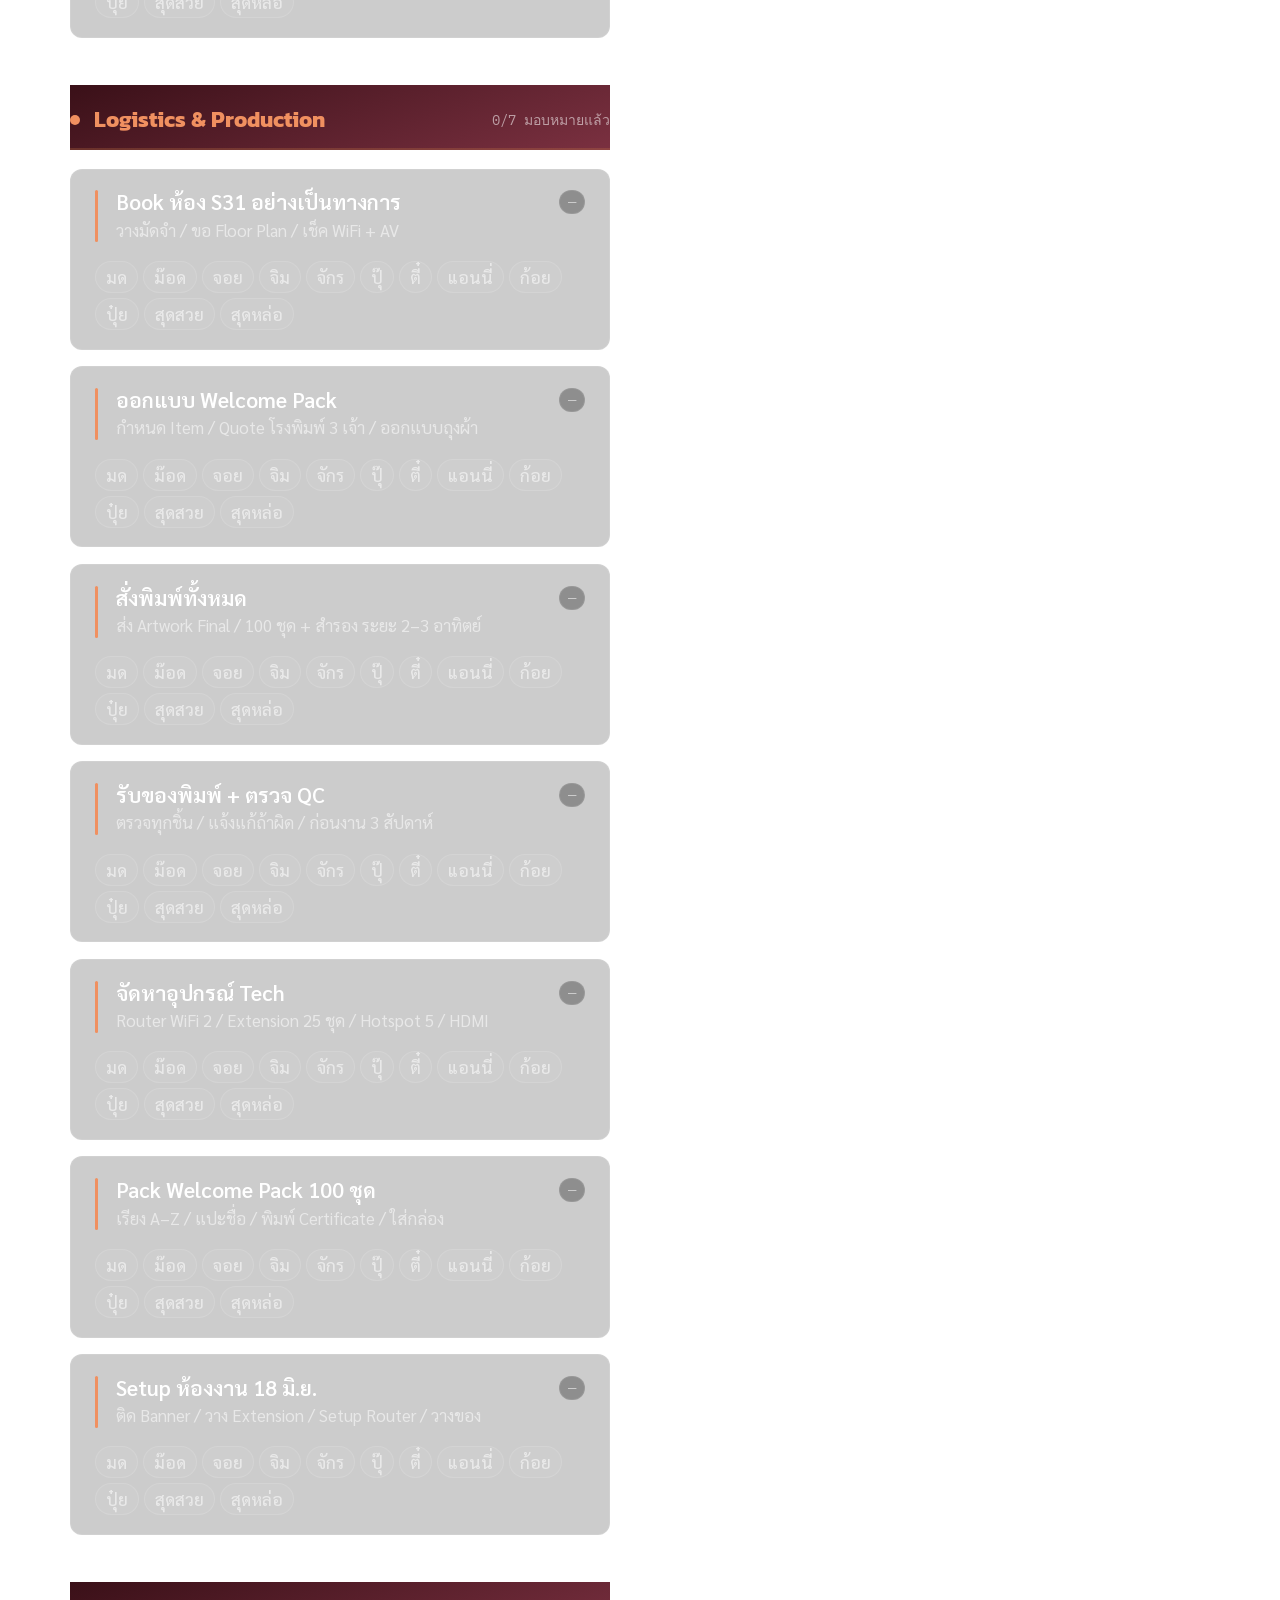
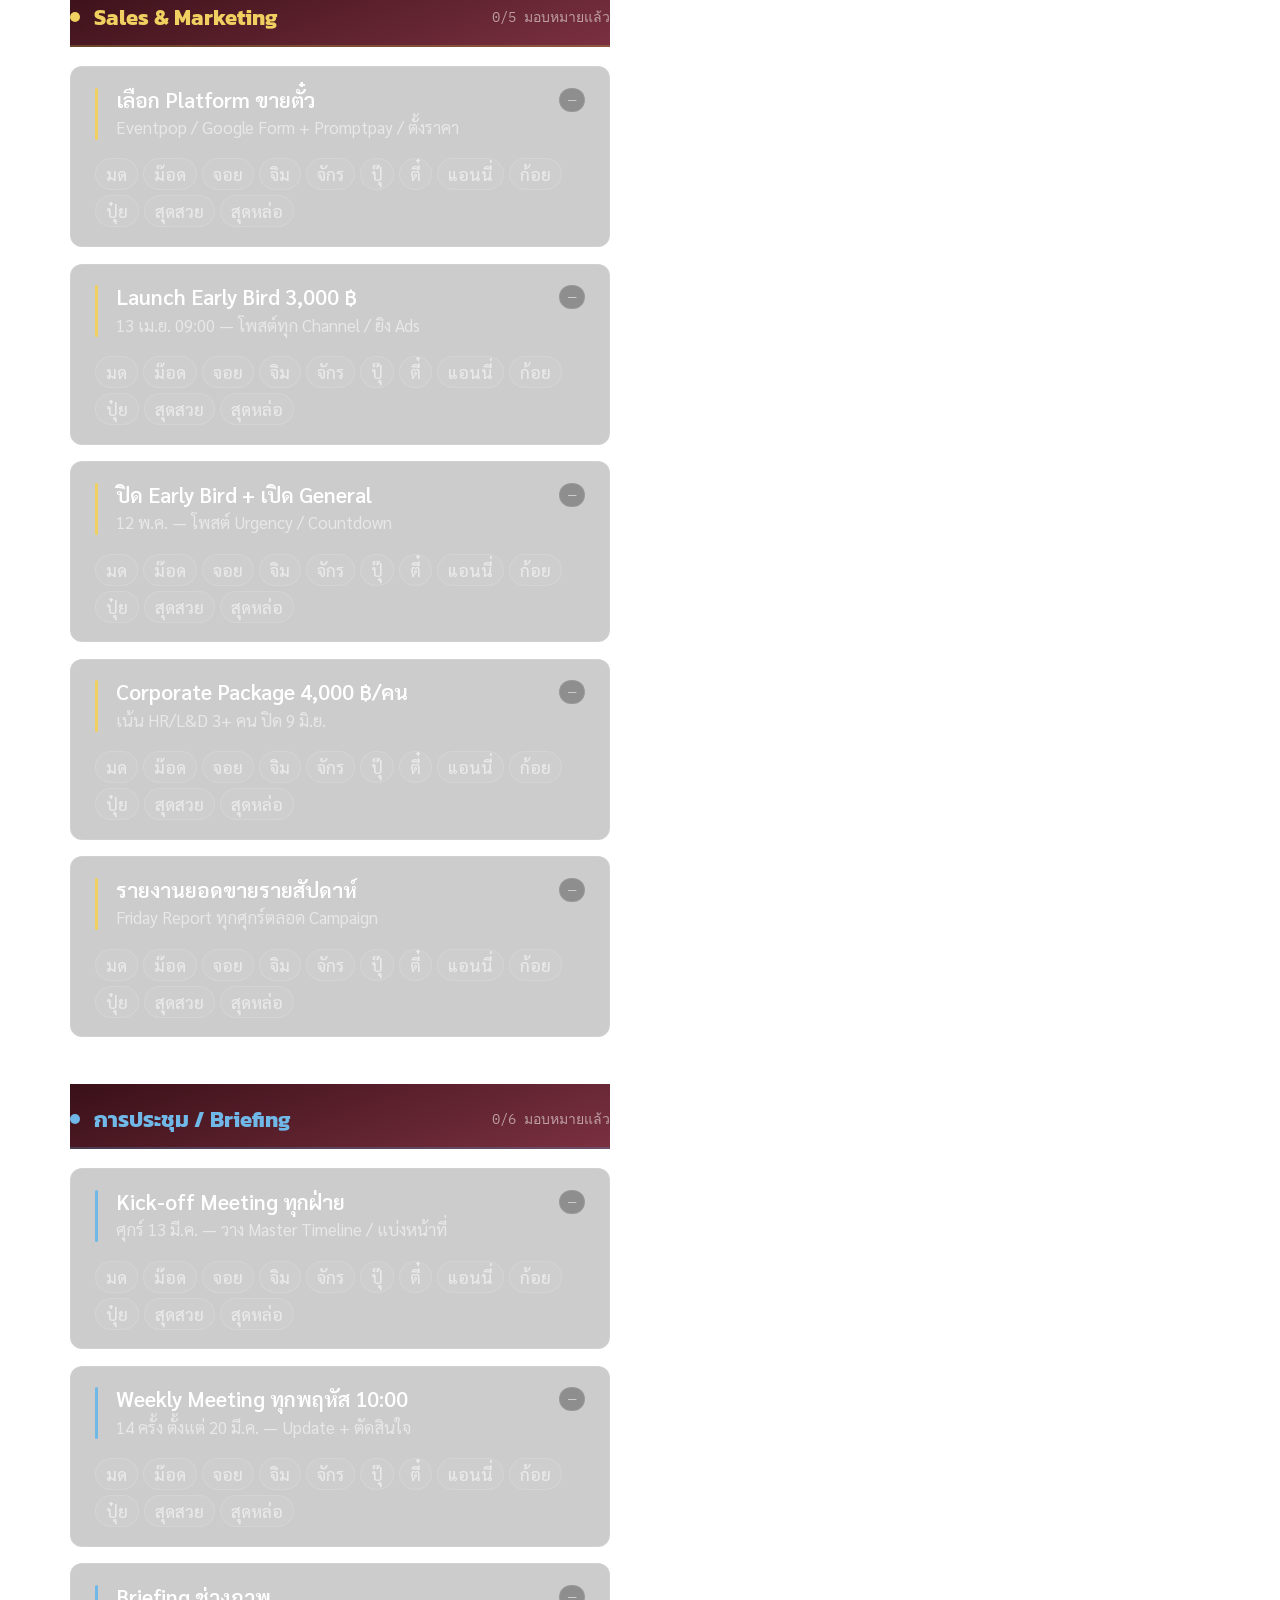
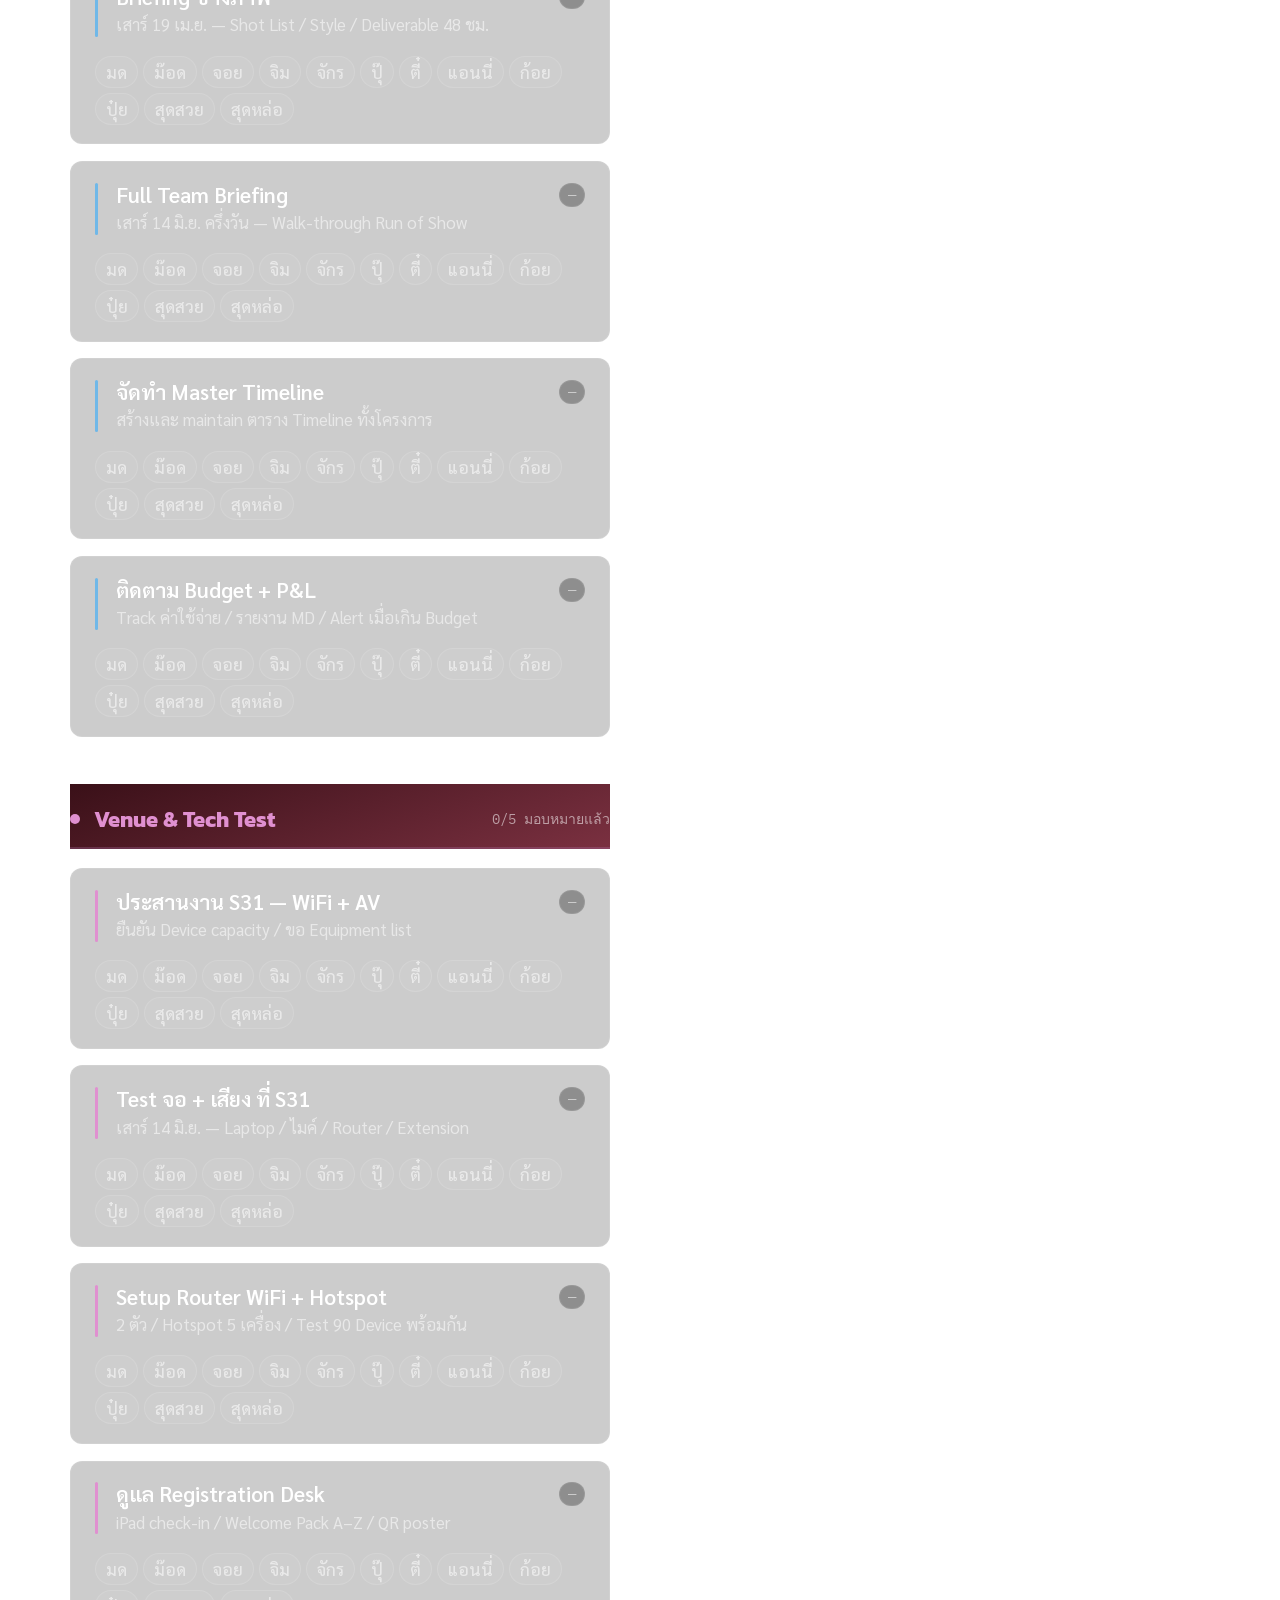
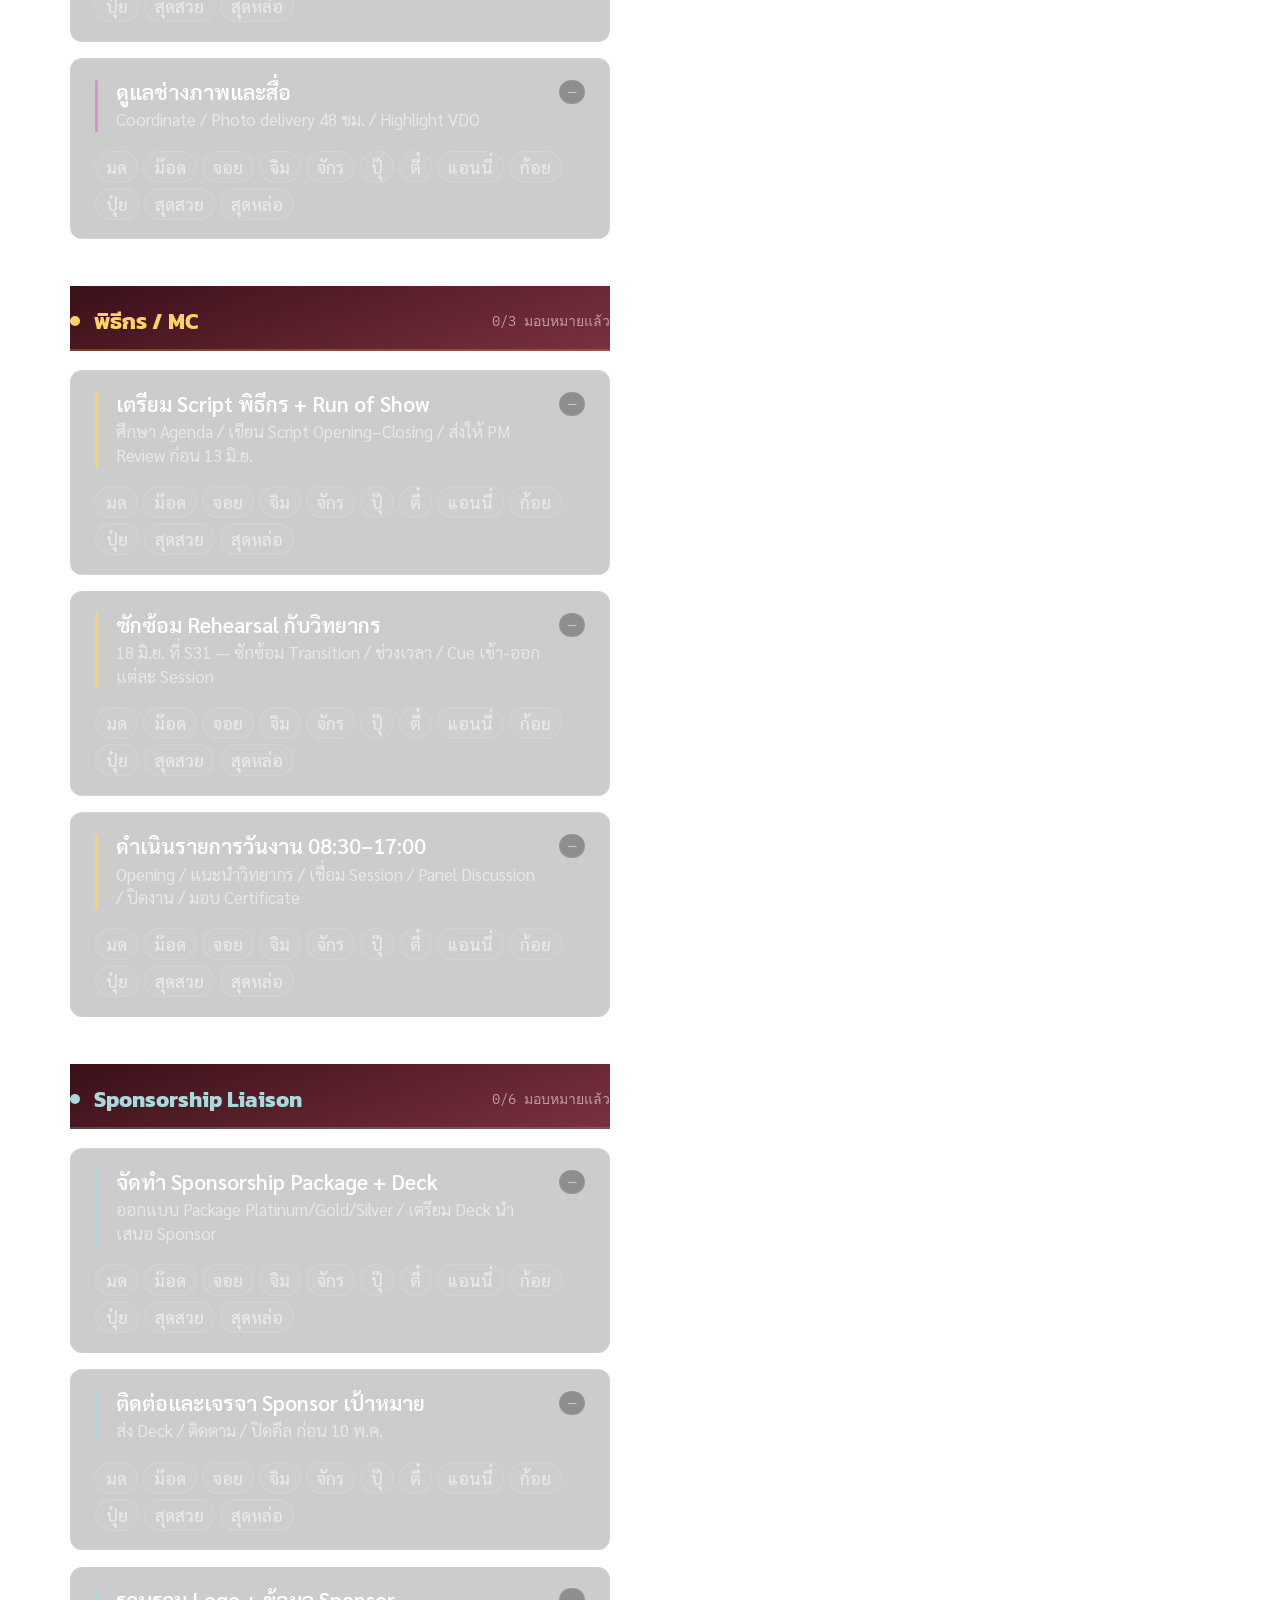
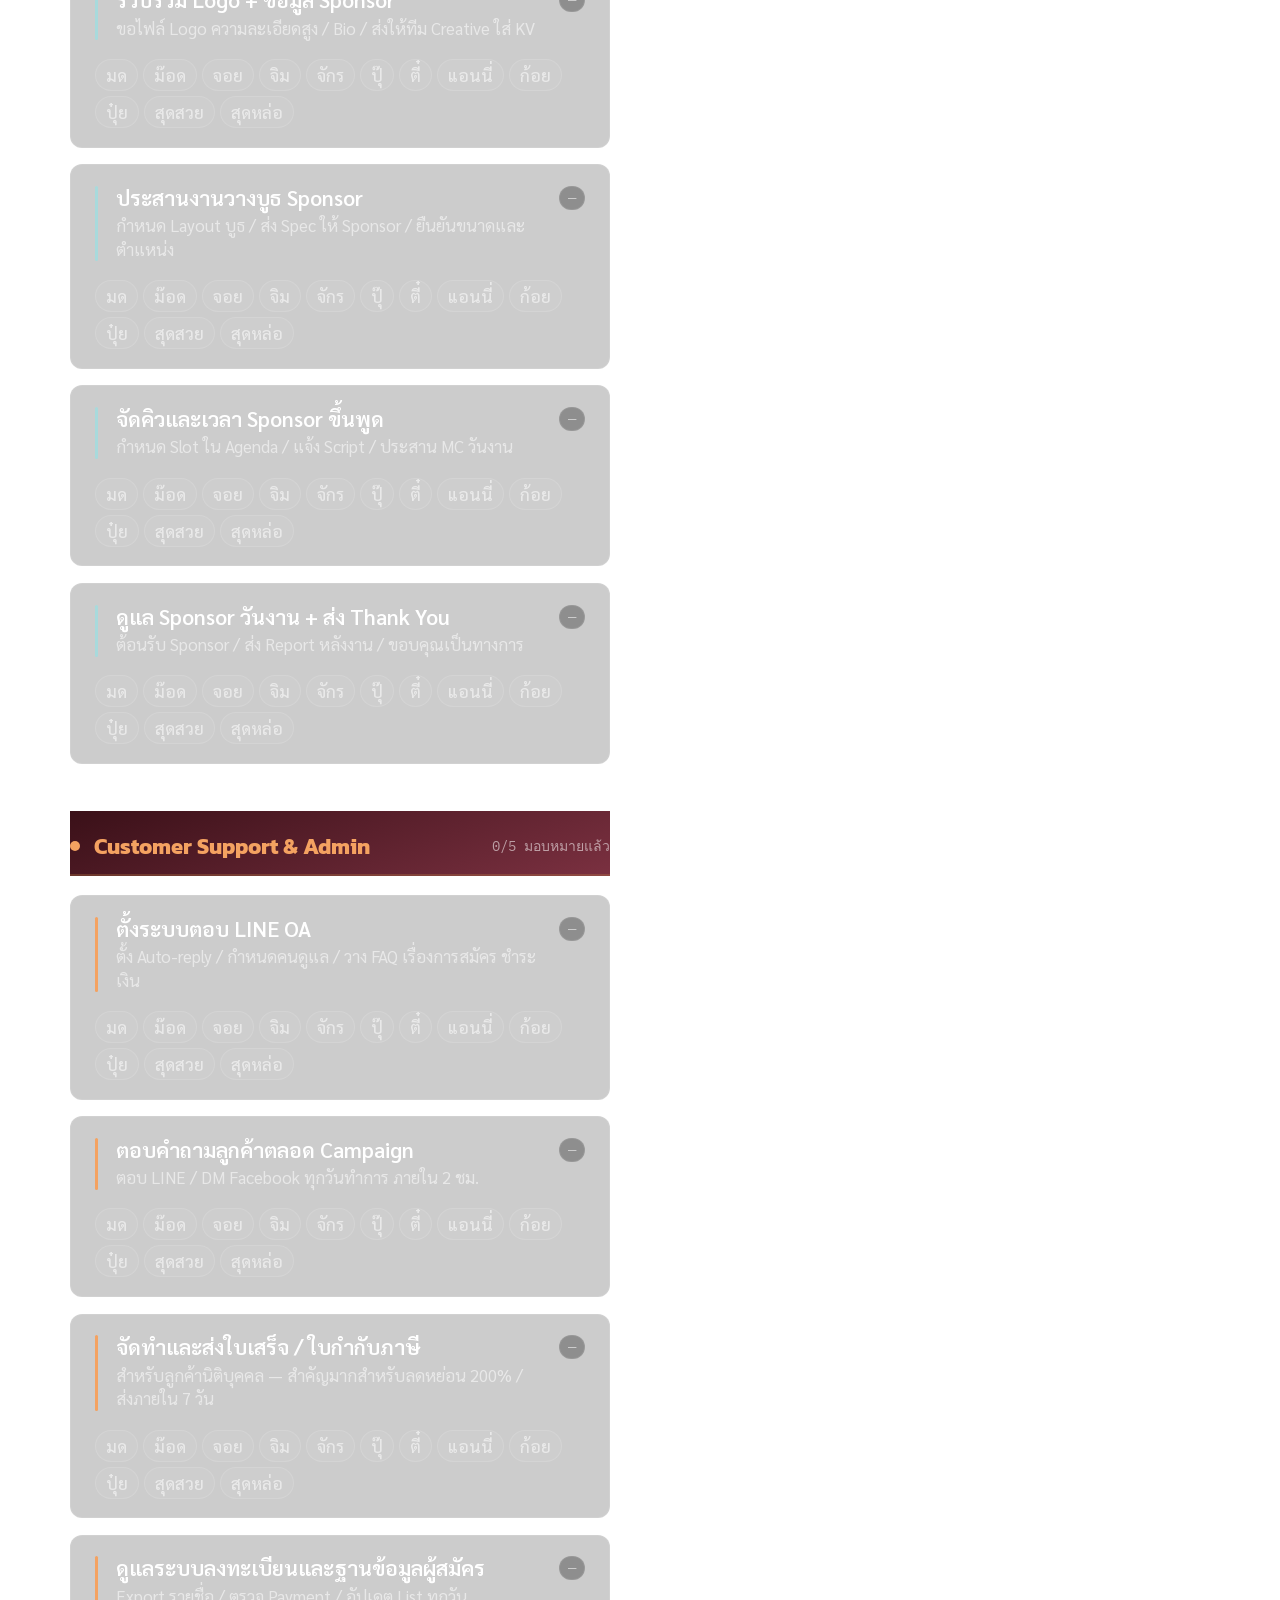
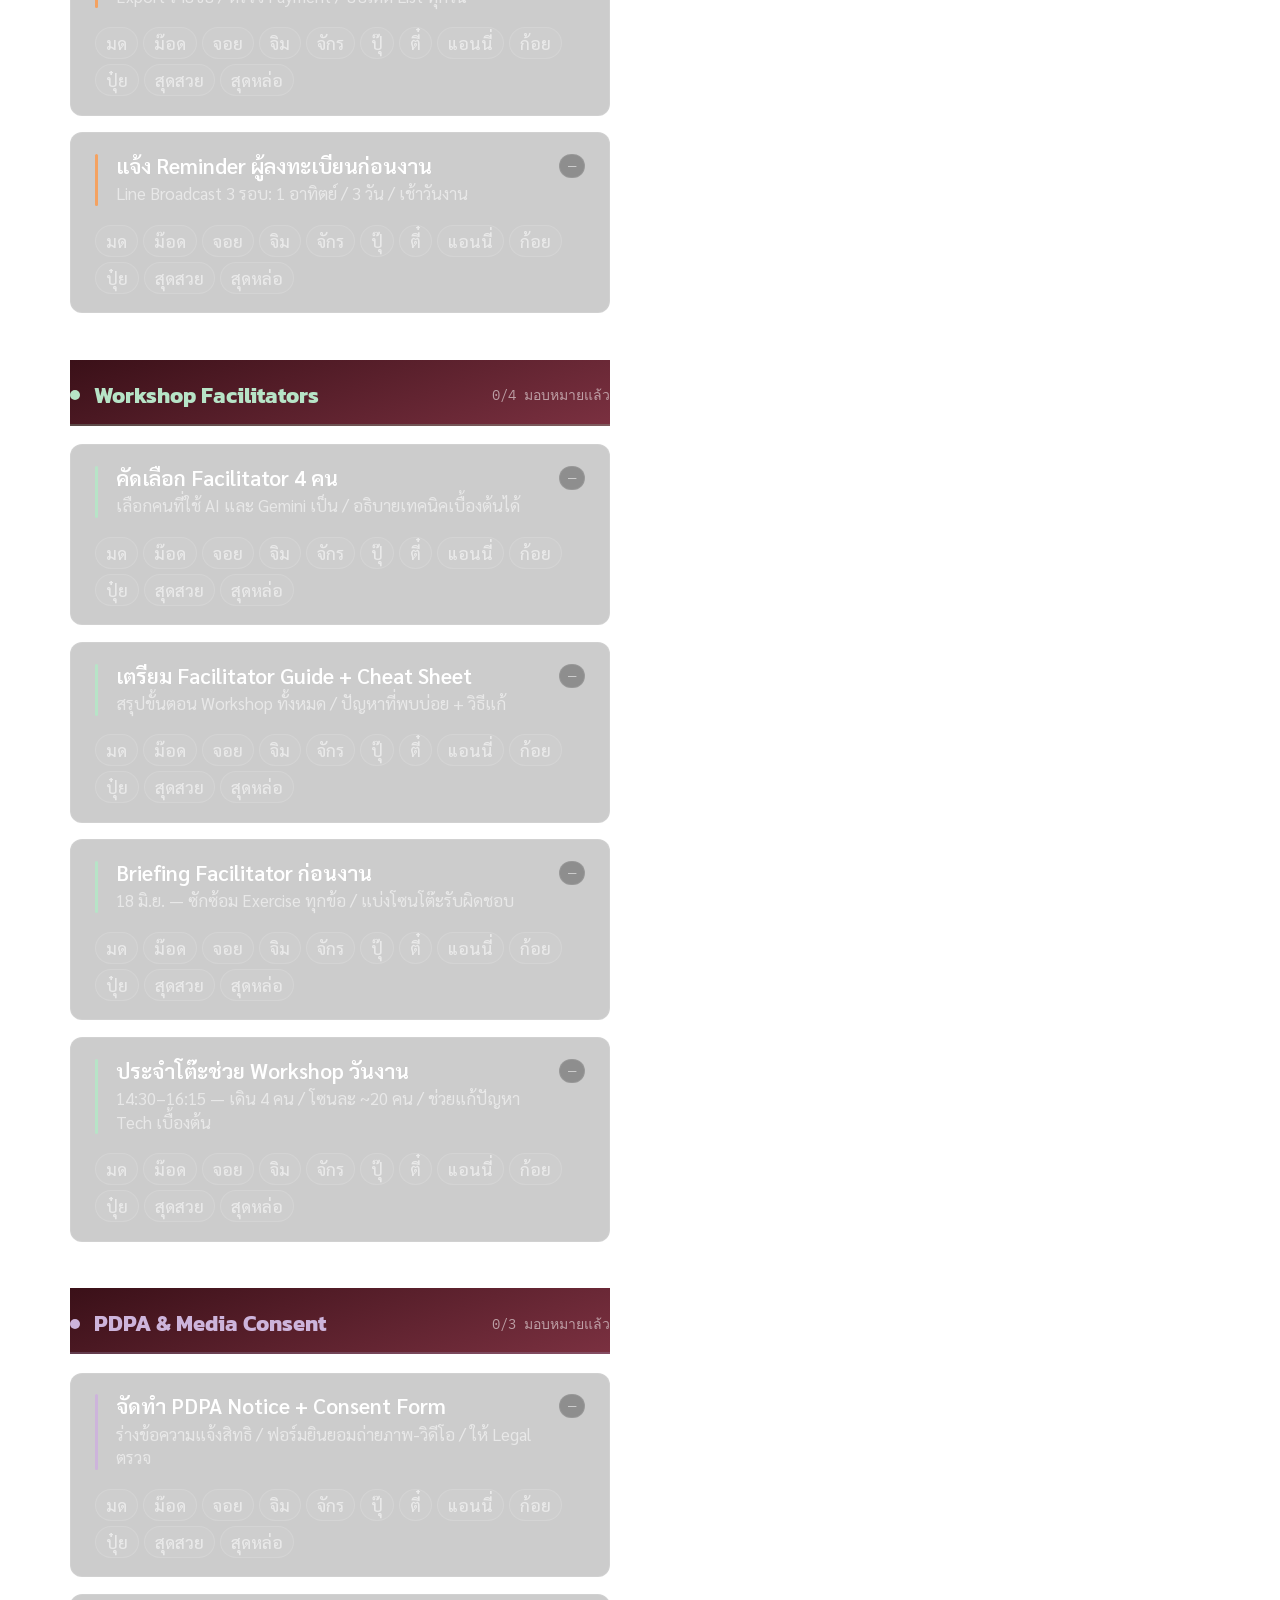
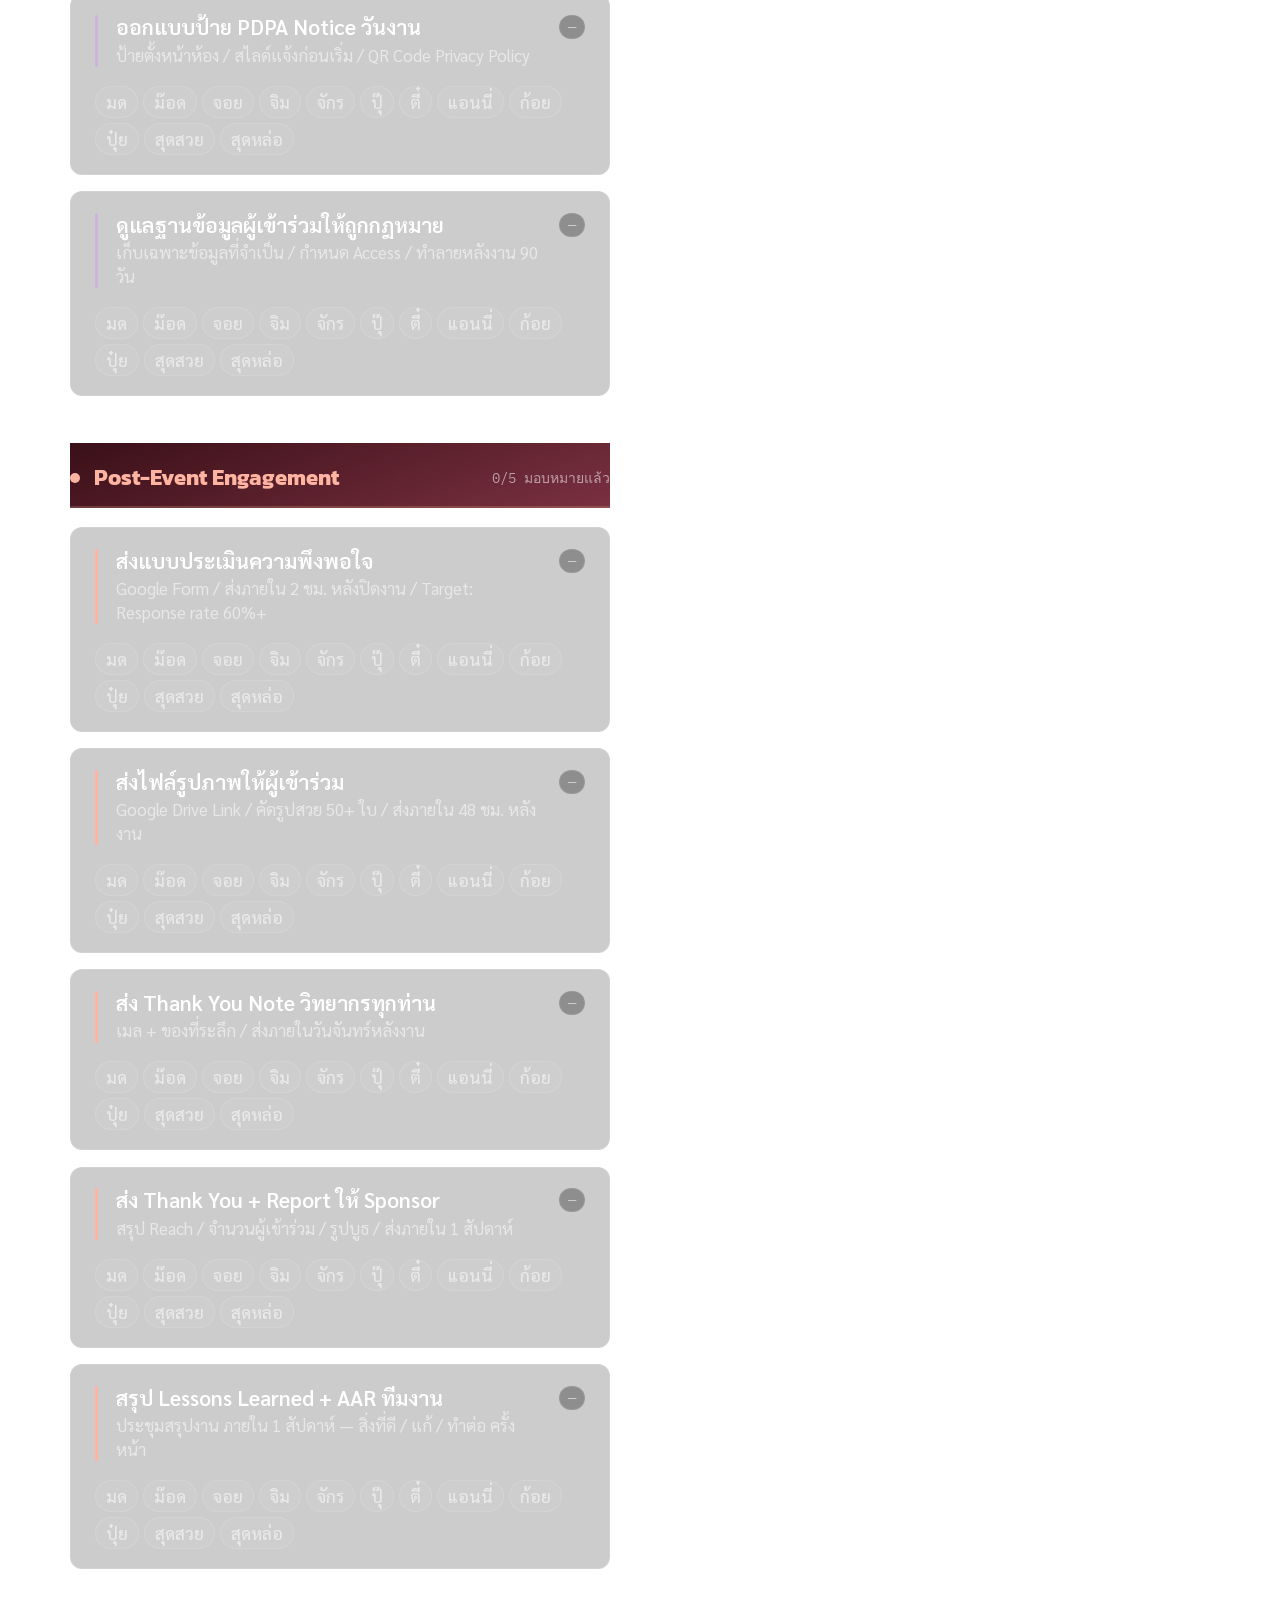
==== commit 5e23cccd: "feat: Add user 'สุดหล่อ' to pm_version members list" ====
--- a/pm_version.html
+++ b/pm_version.html
@@ -1047,6 +1047,7 @@
       { name: 'ก้อย', color: '#80c8f0', bg: 'rgba(20,120,180,0.18)' },
       { name: 'ปุ๋ย', color: '#f0b060', bg: 'rgba(200,120,20,0.18)' },
       { name: 'สุดสวย', color: '#c080f0', bg: 'rgba(180,120,240,0.18)' },
+      { name: 'สุดหล่อ', color: '#e0b080', bg: 'rgba(224,176,128,0.18)' },
     ];
 
     // ══════════════════════════════════════
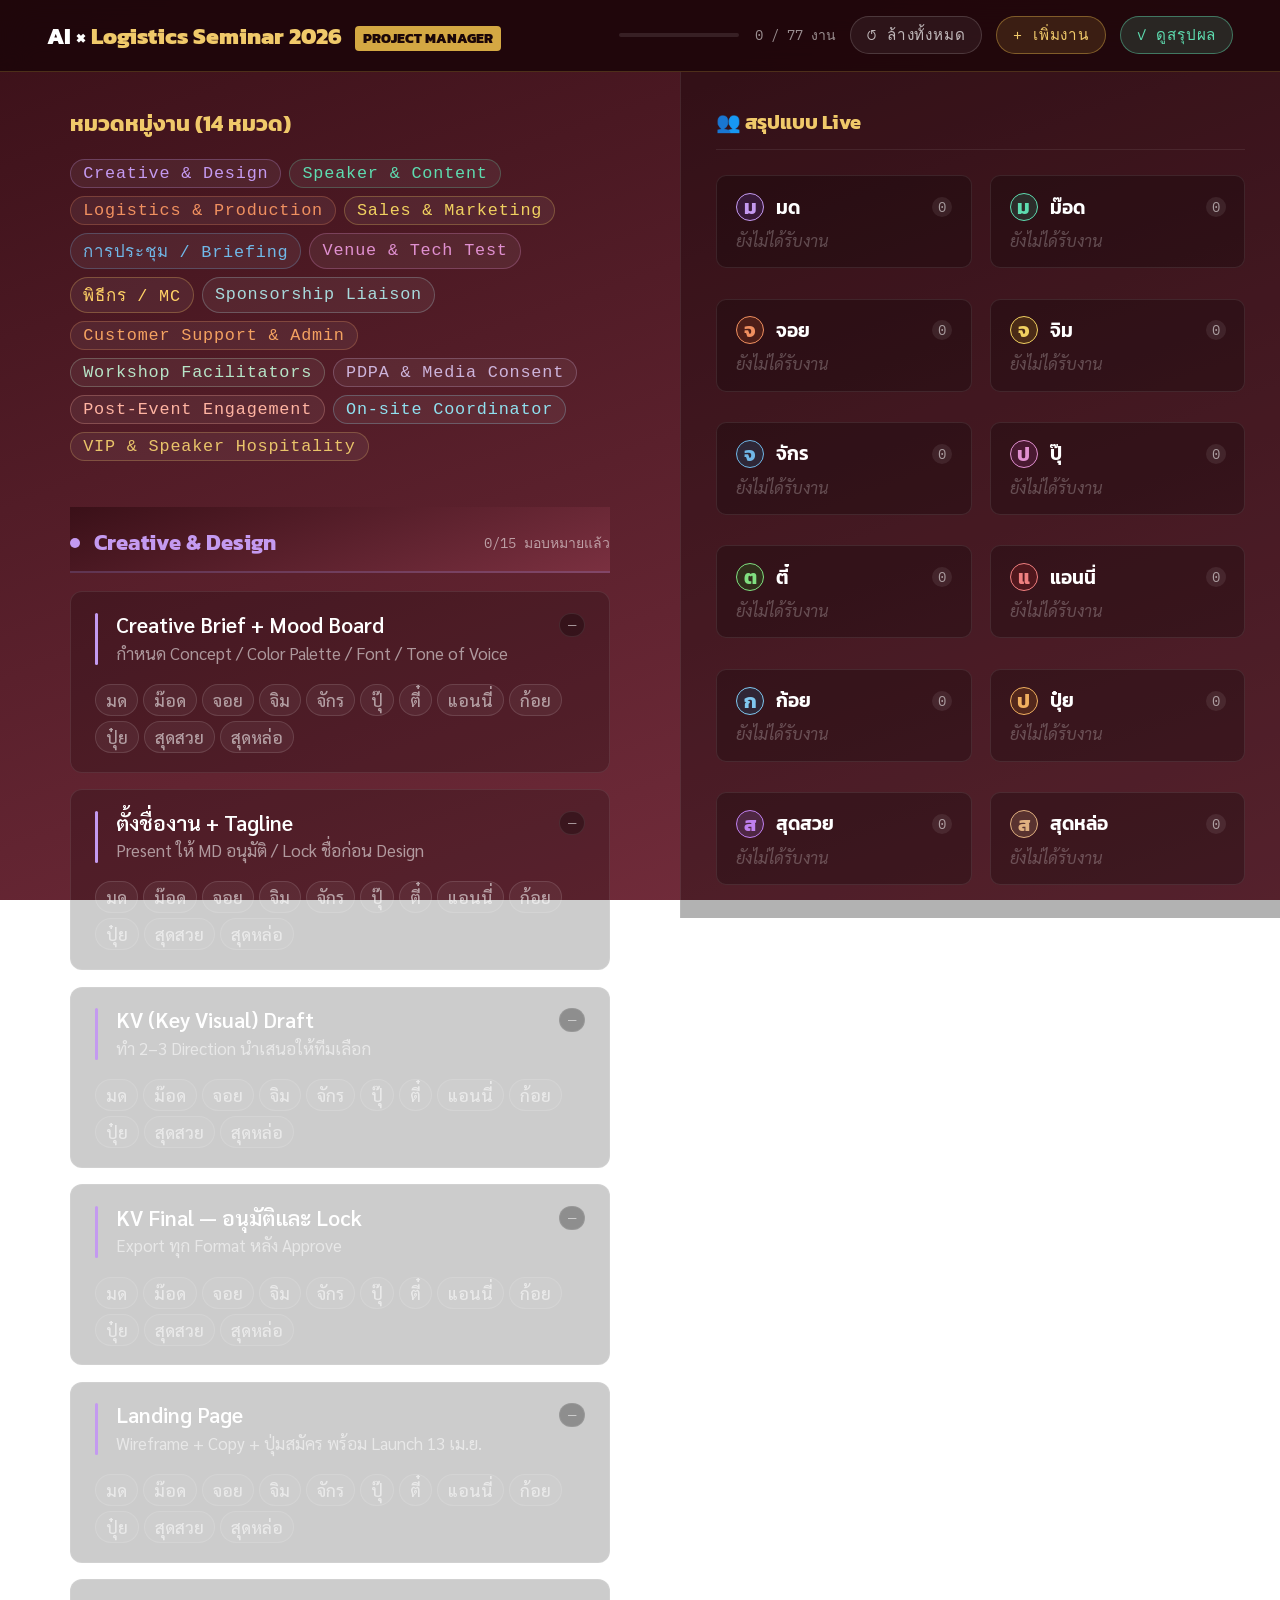
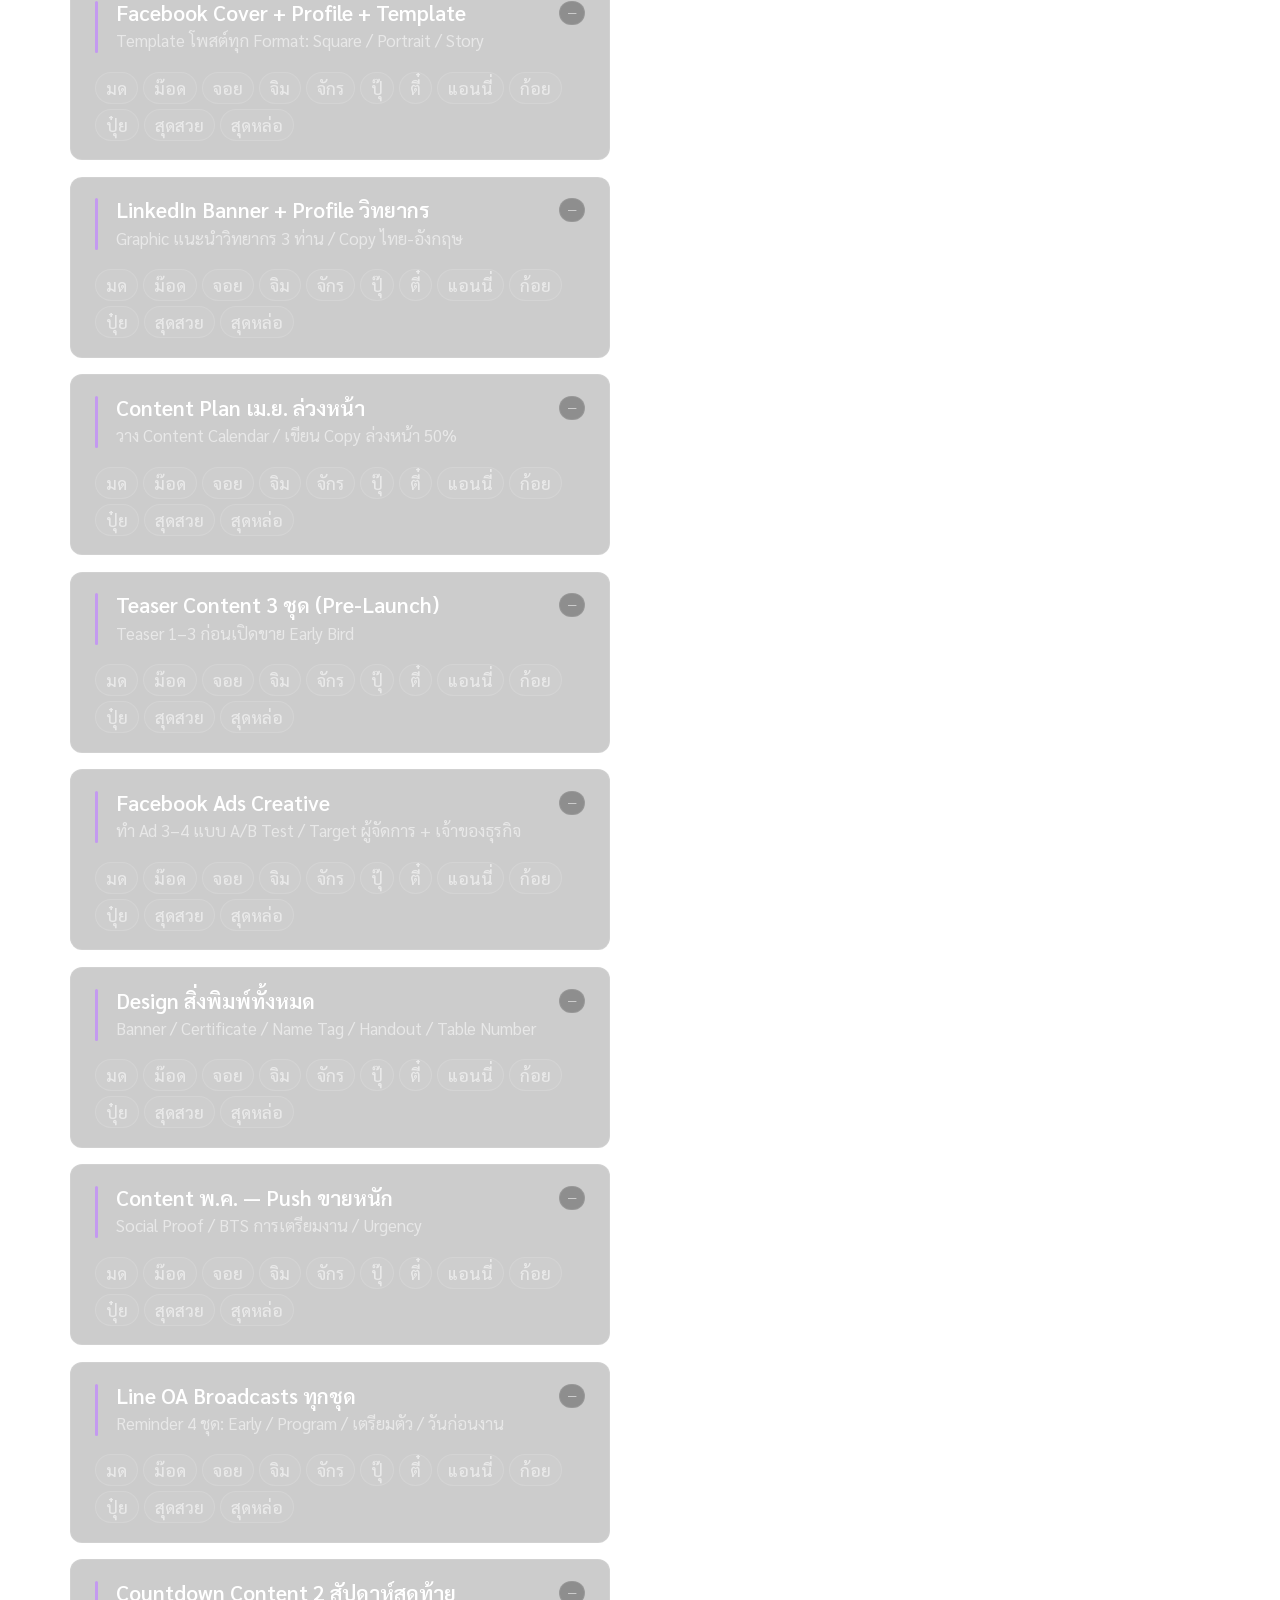
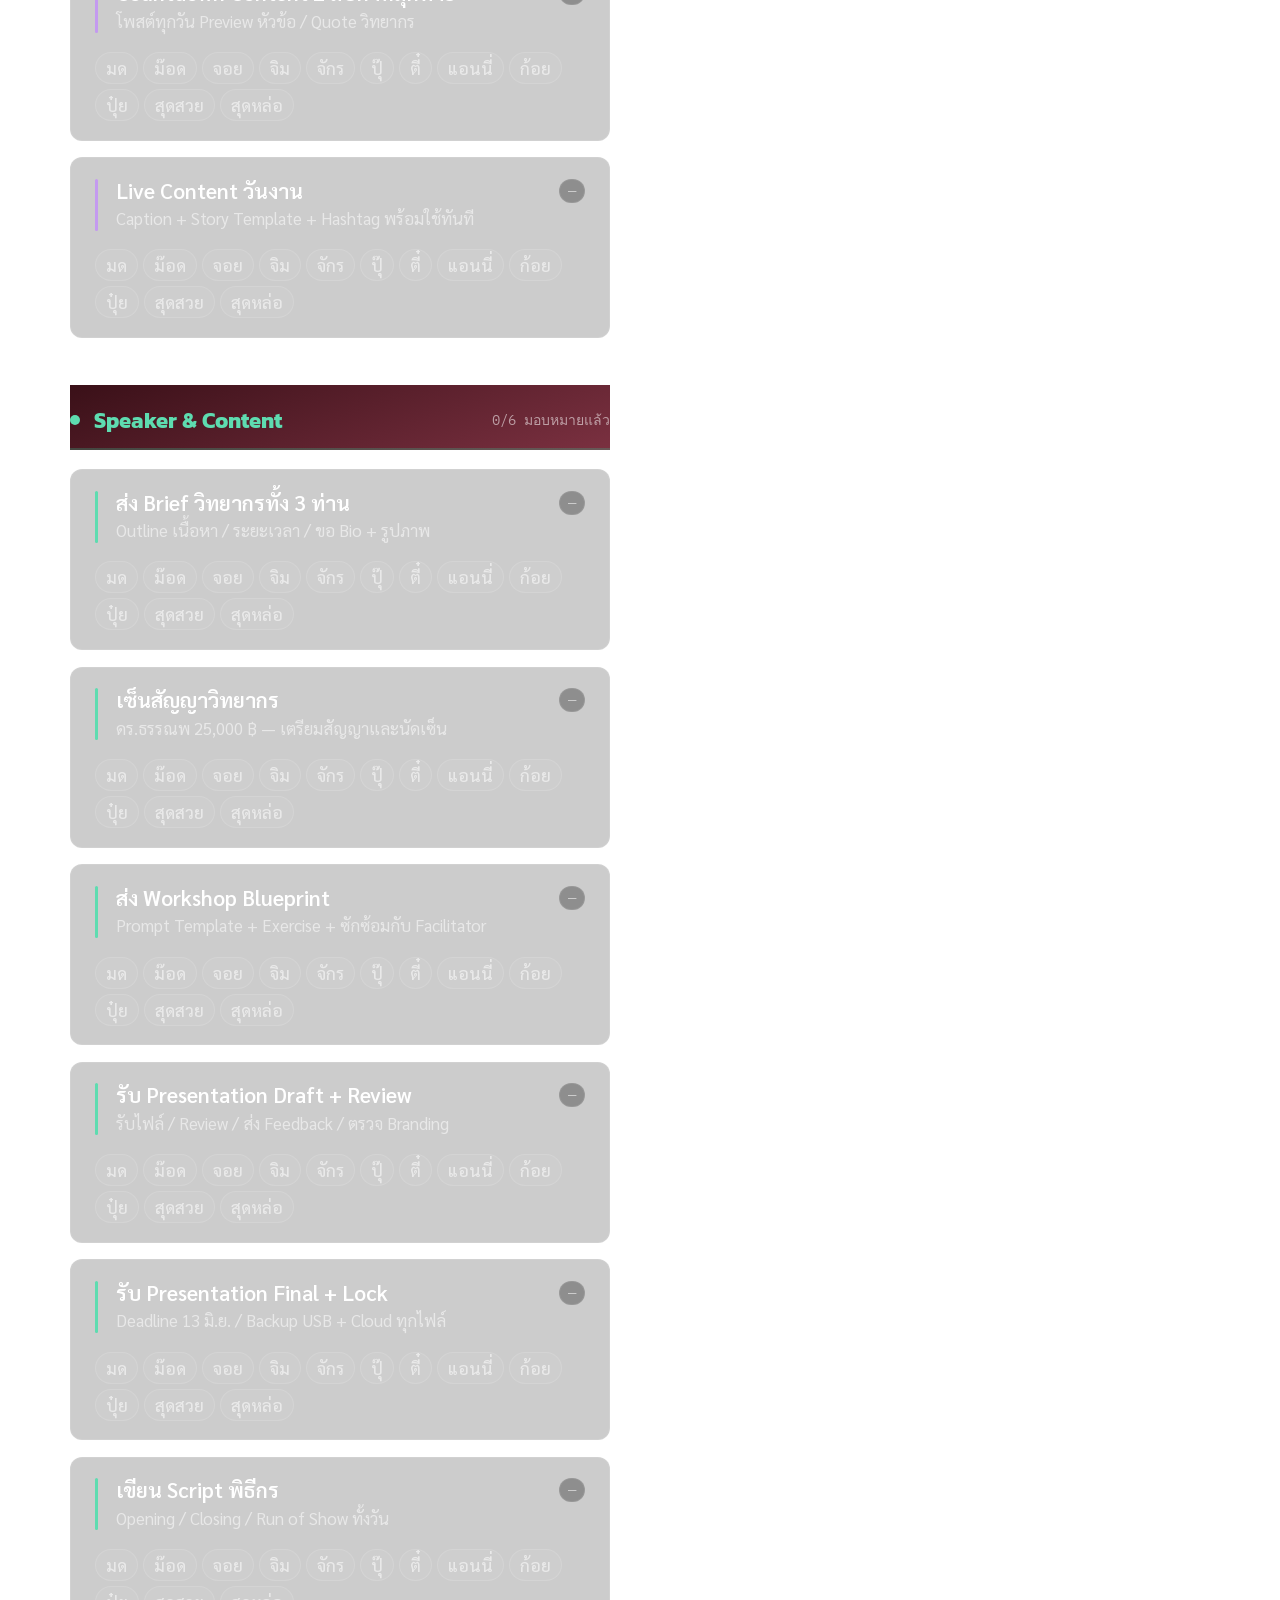
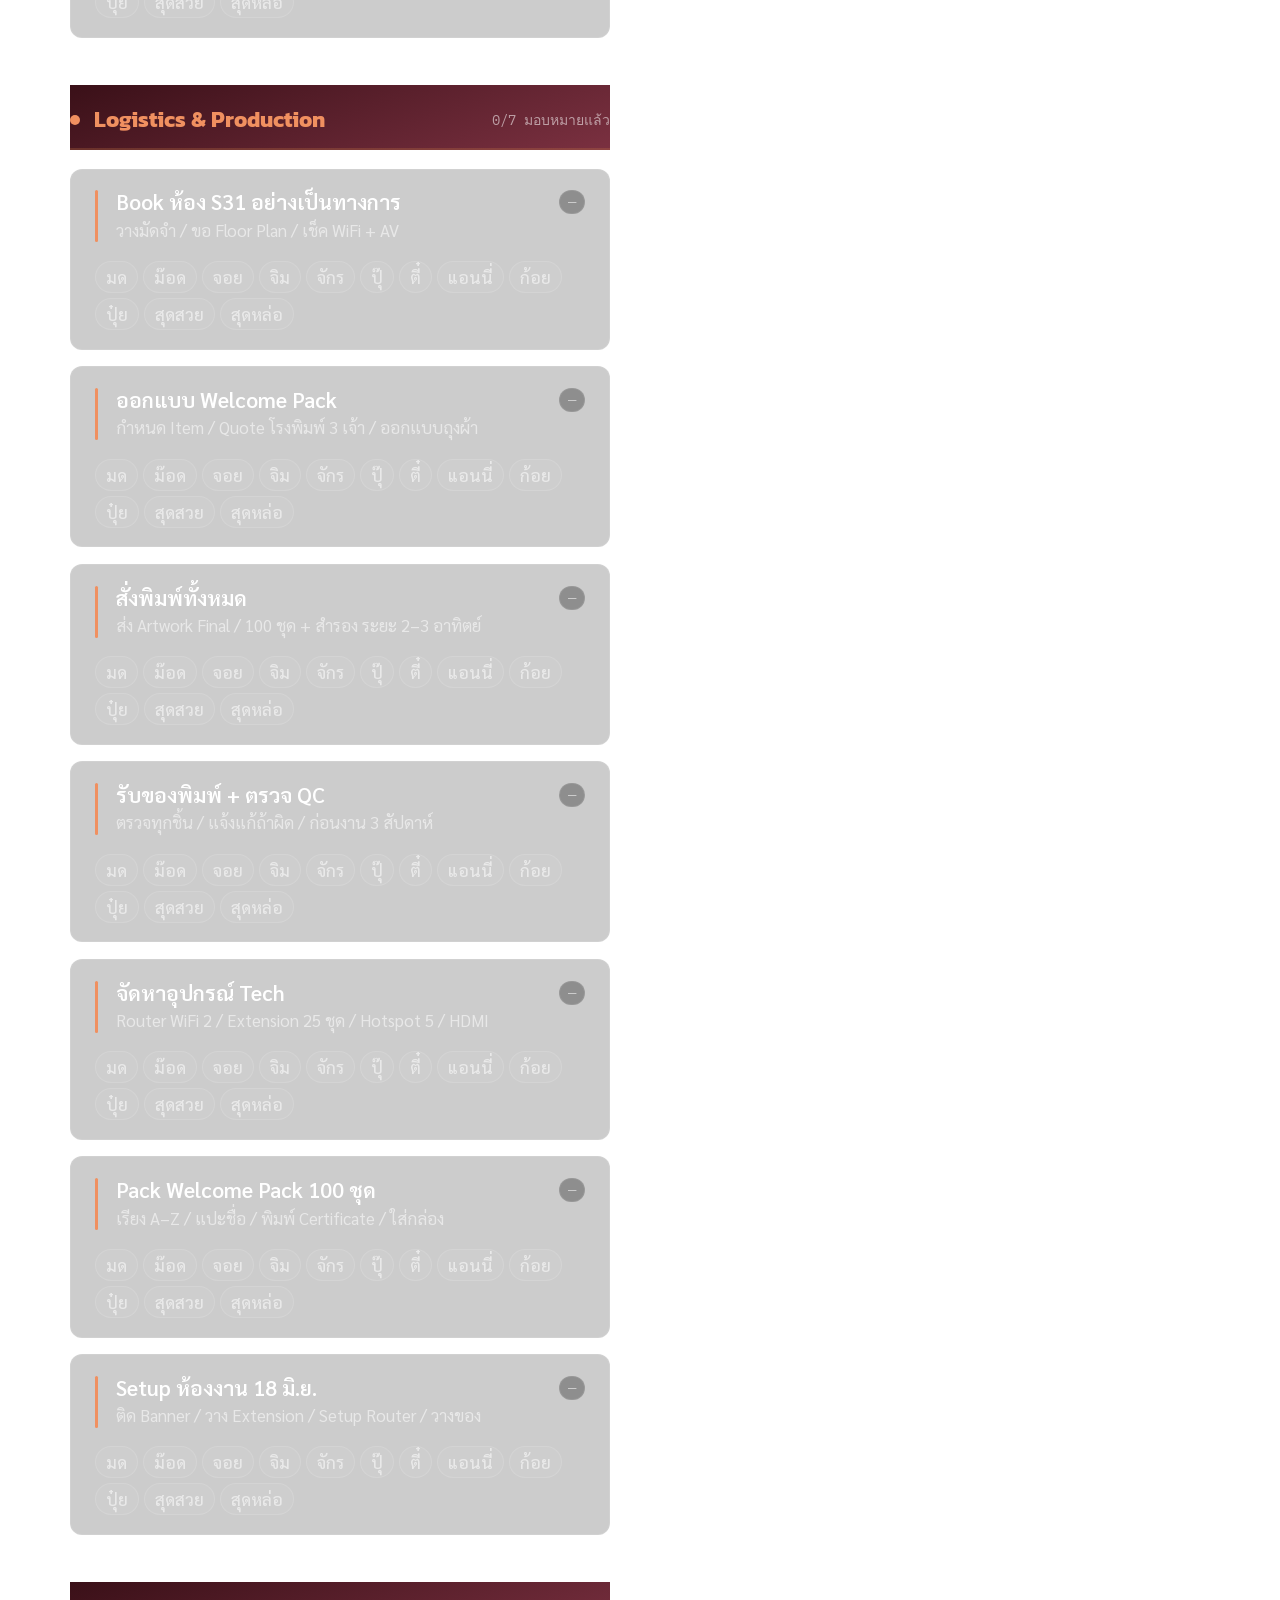
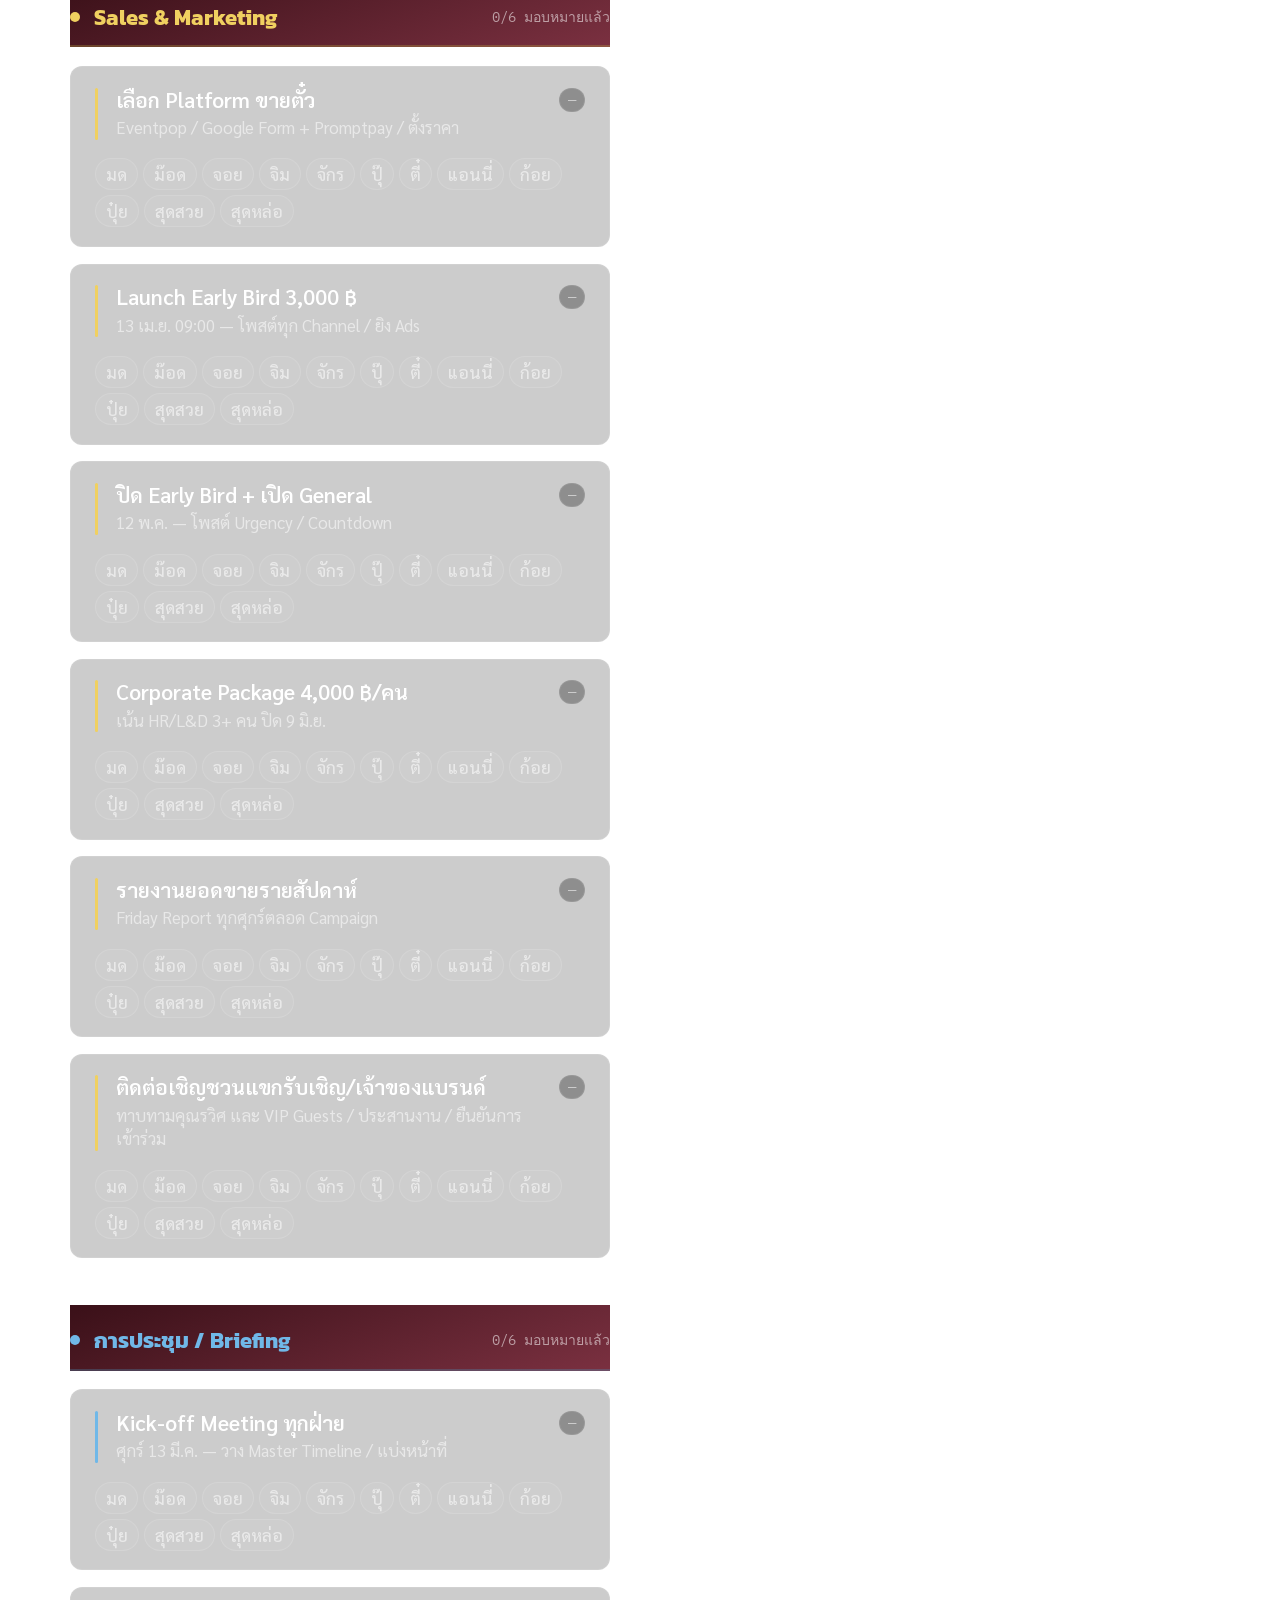
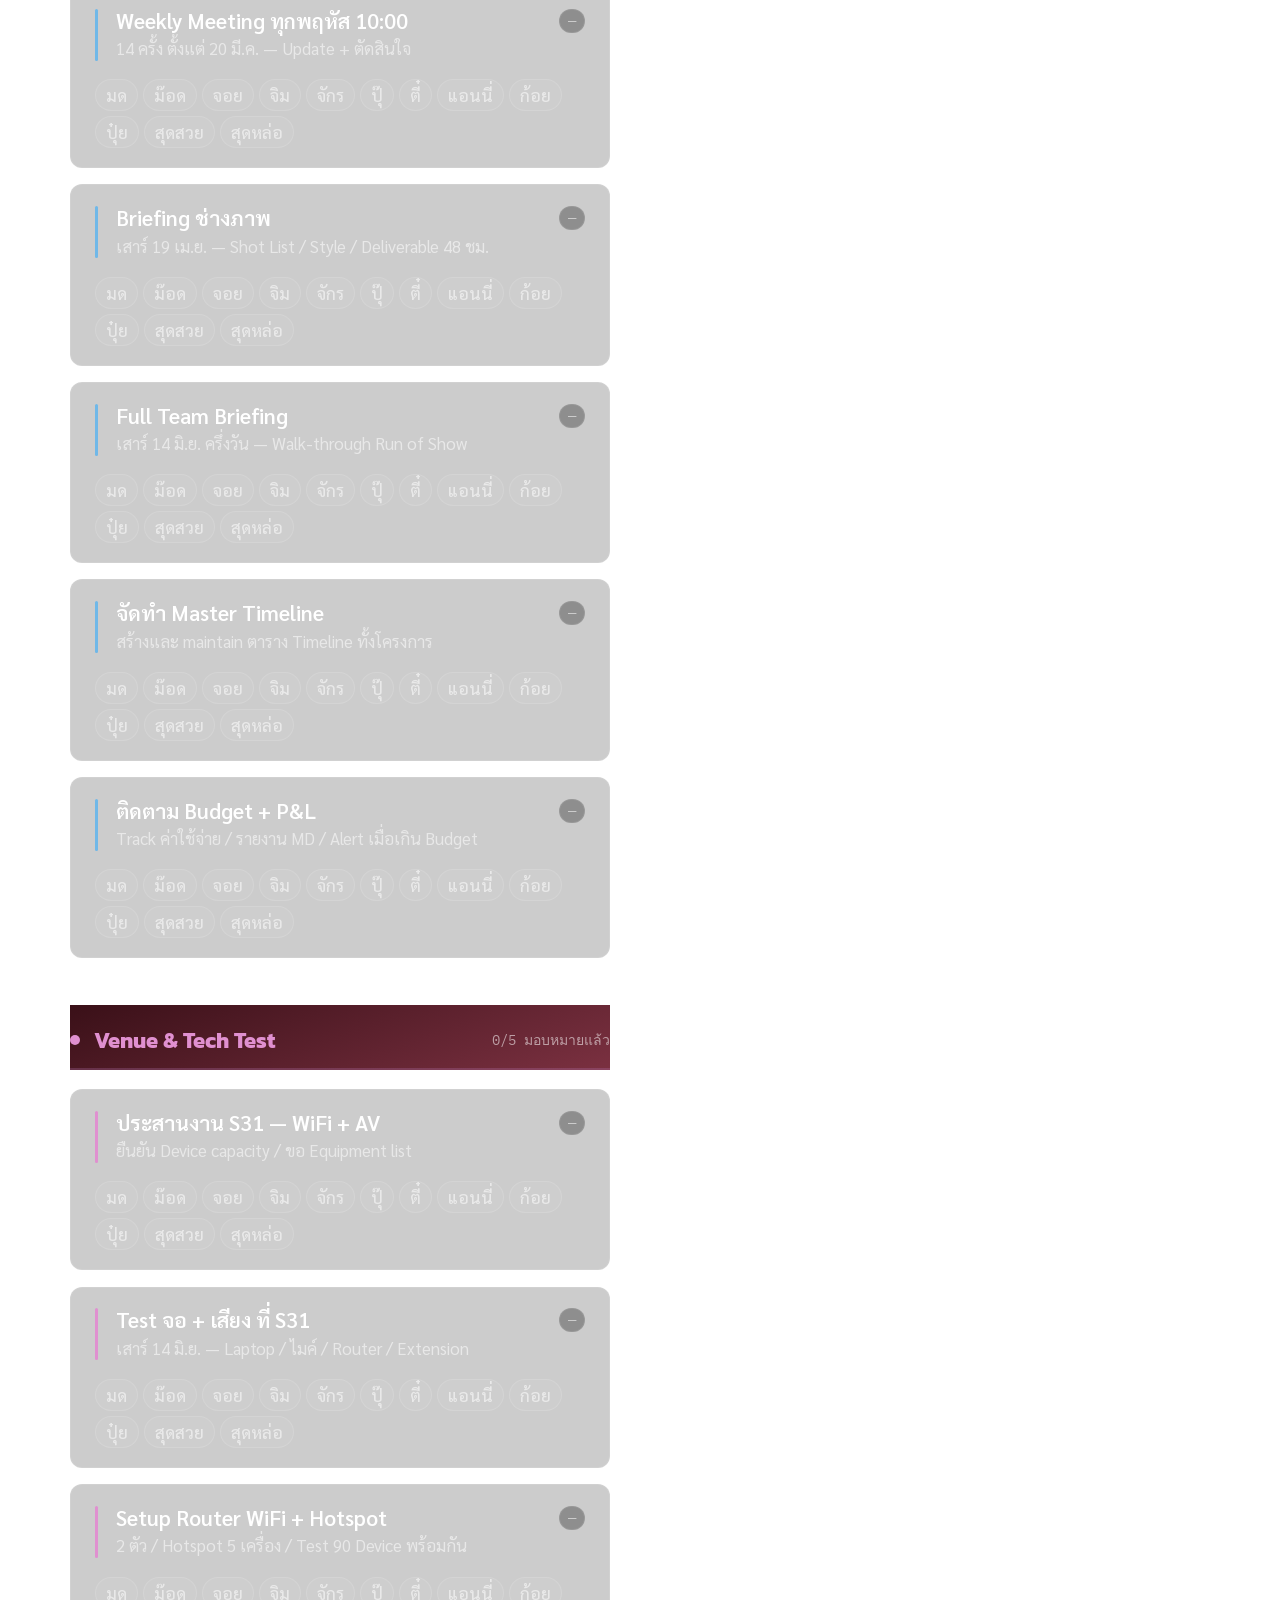
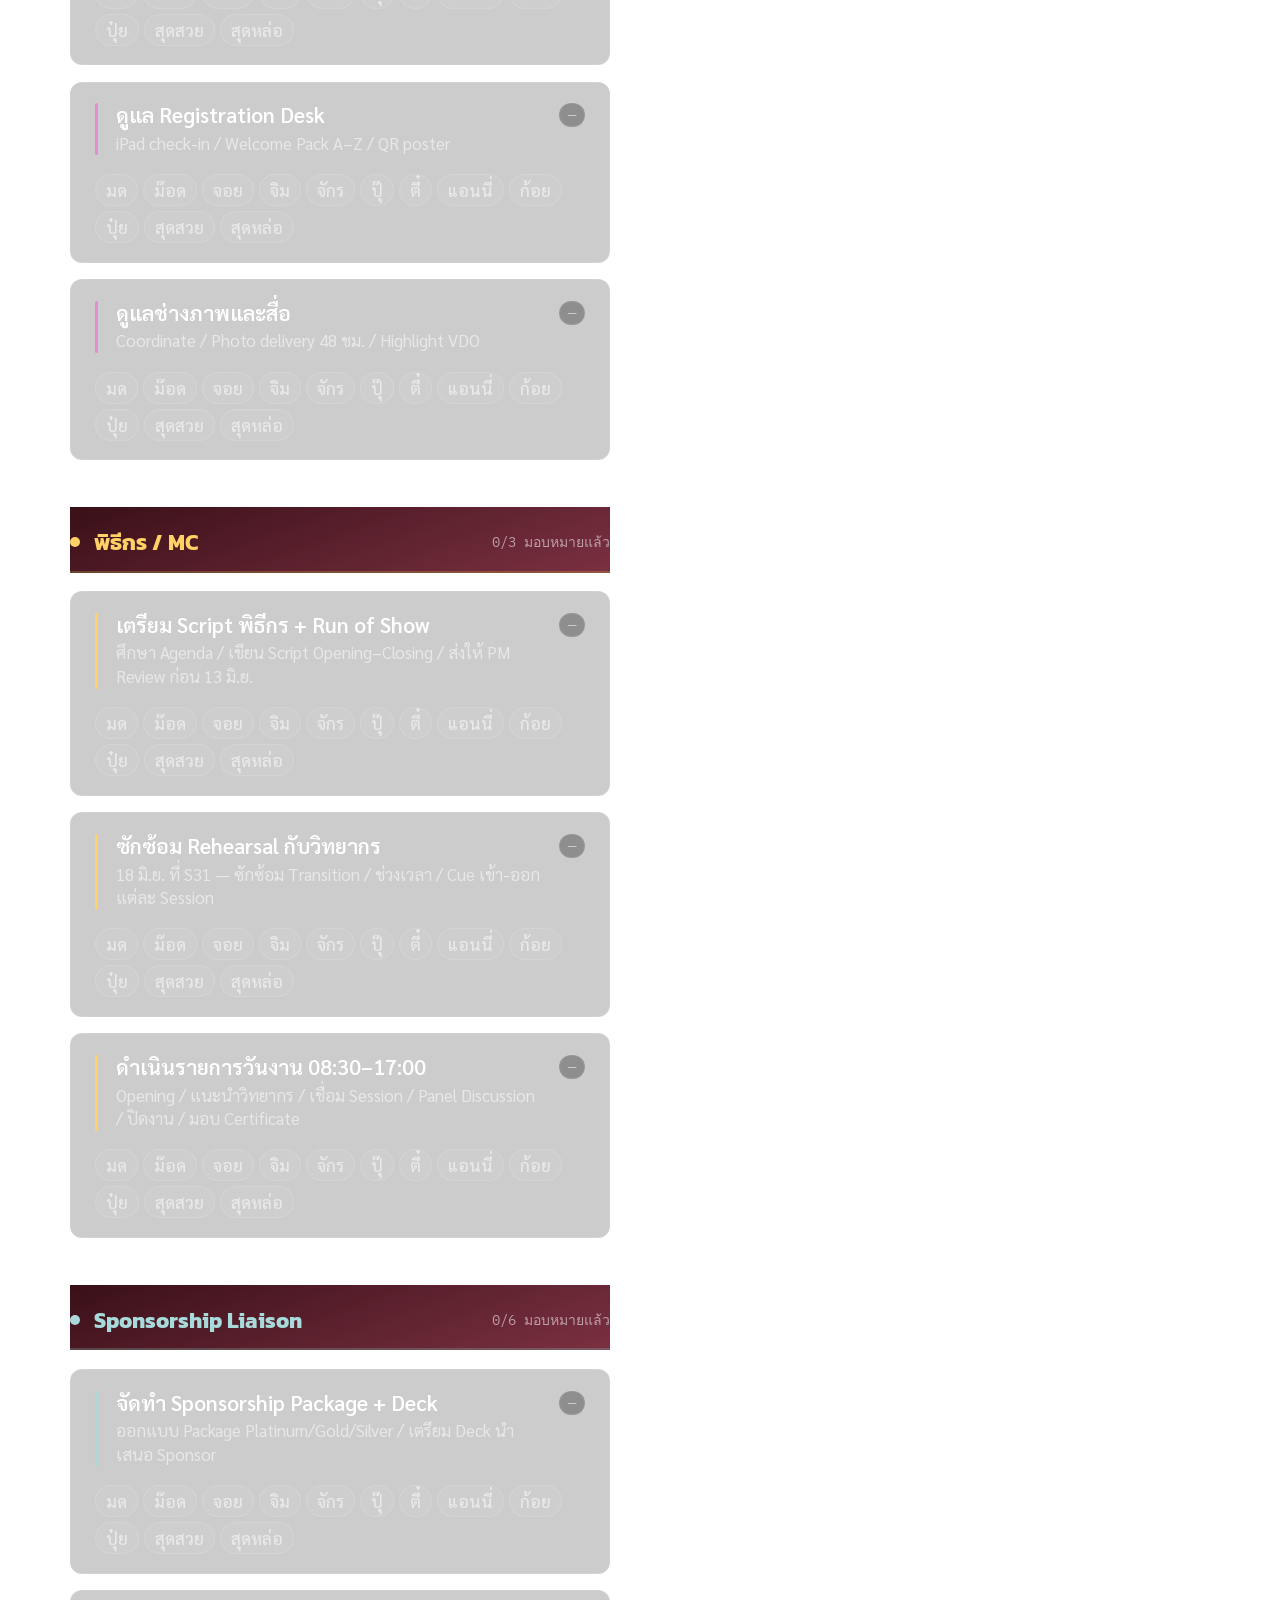
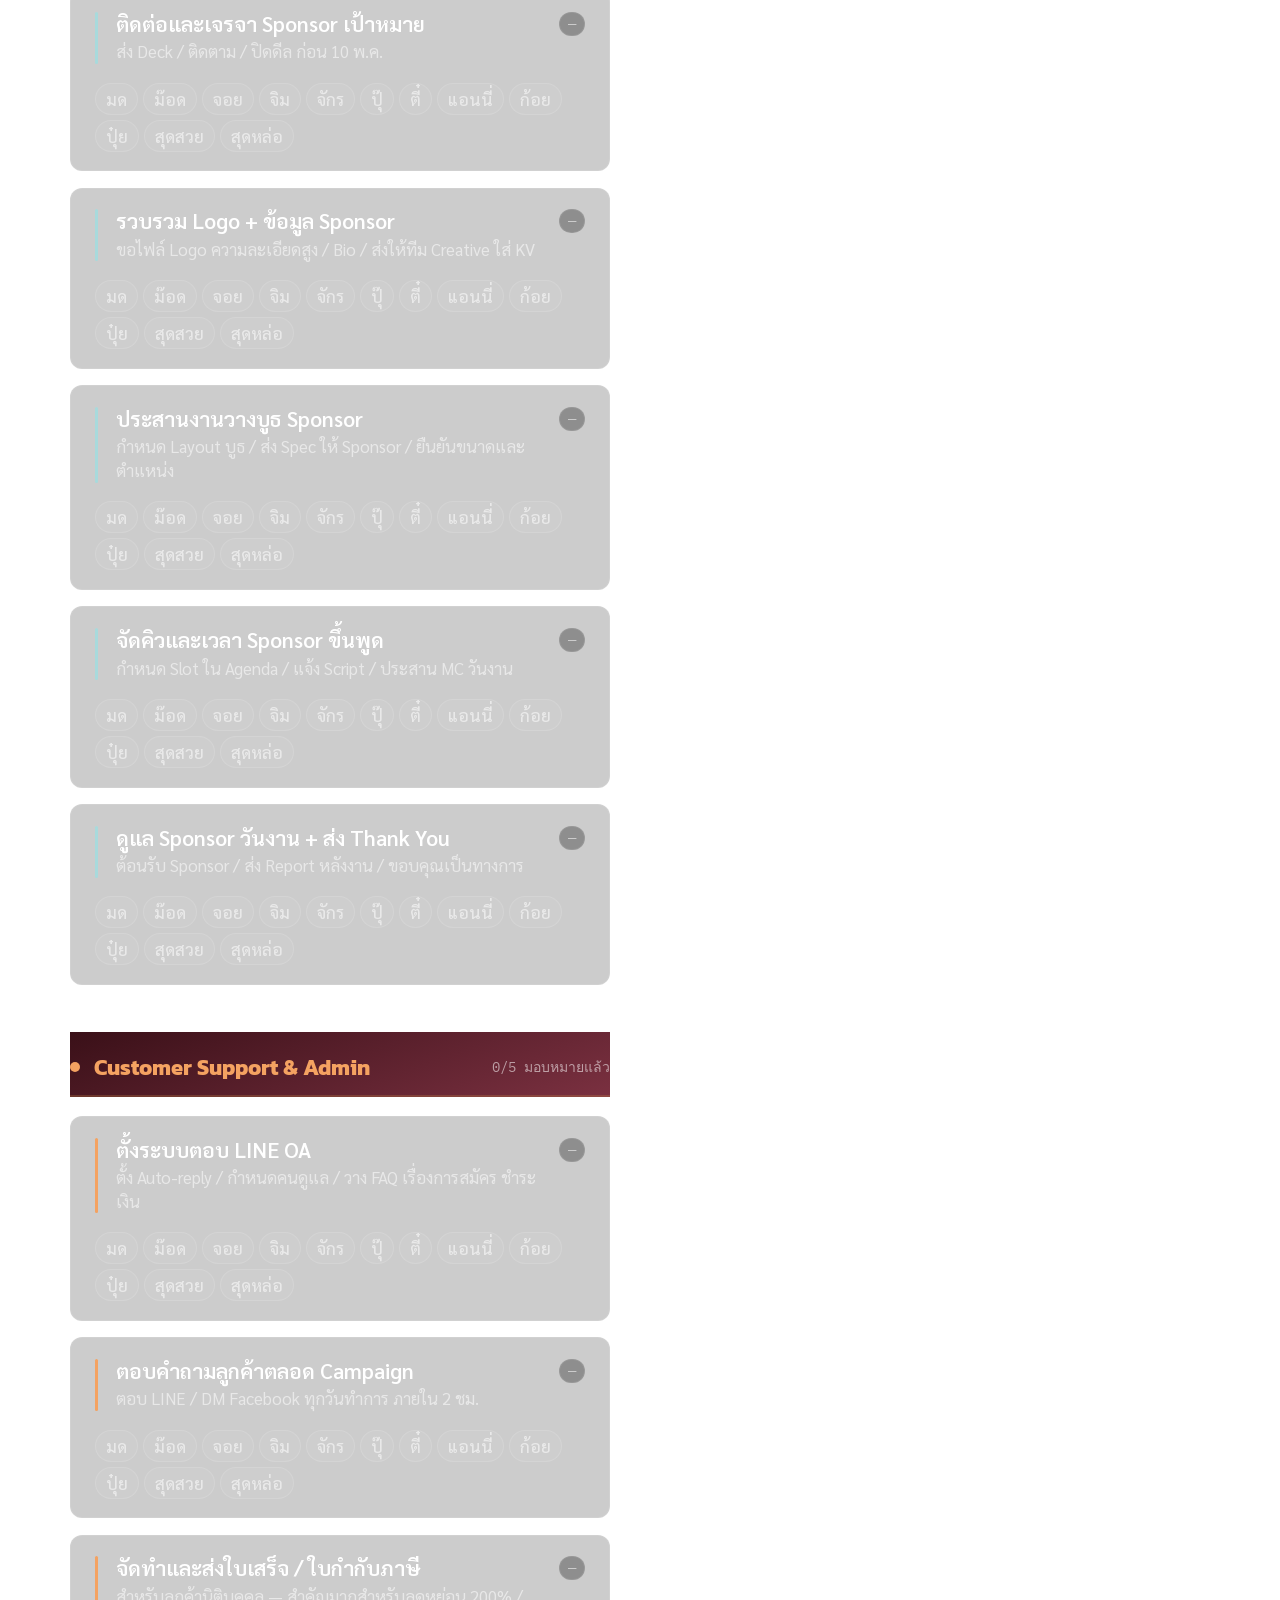
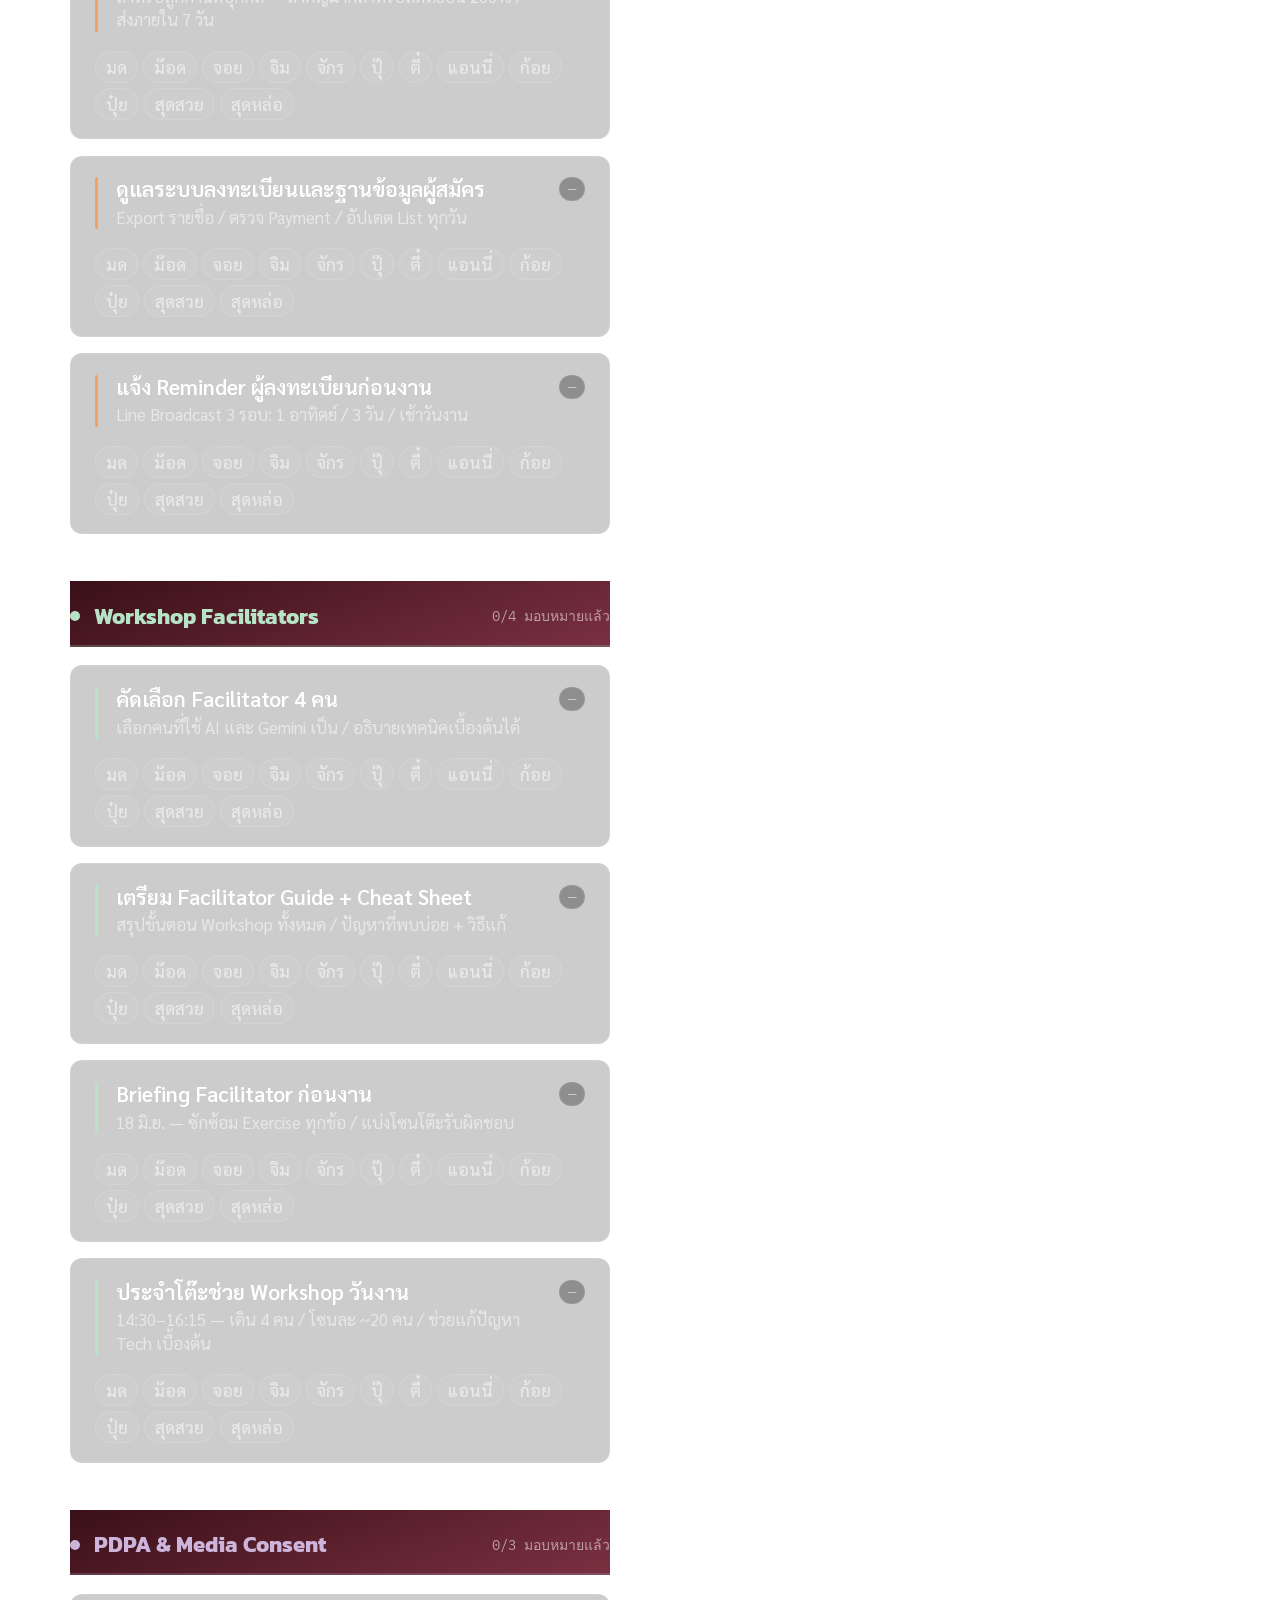
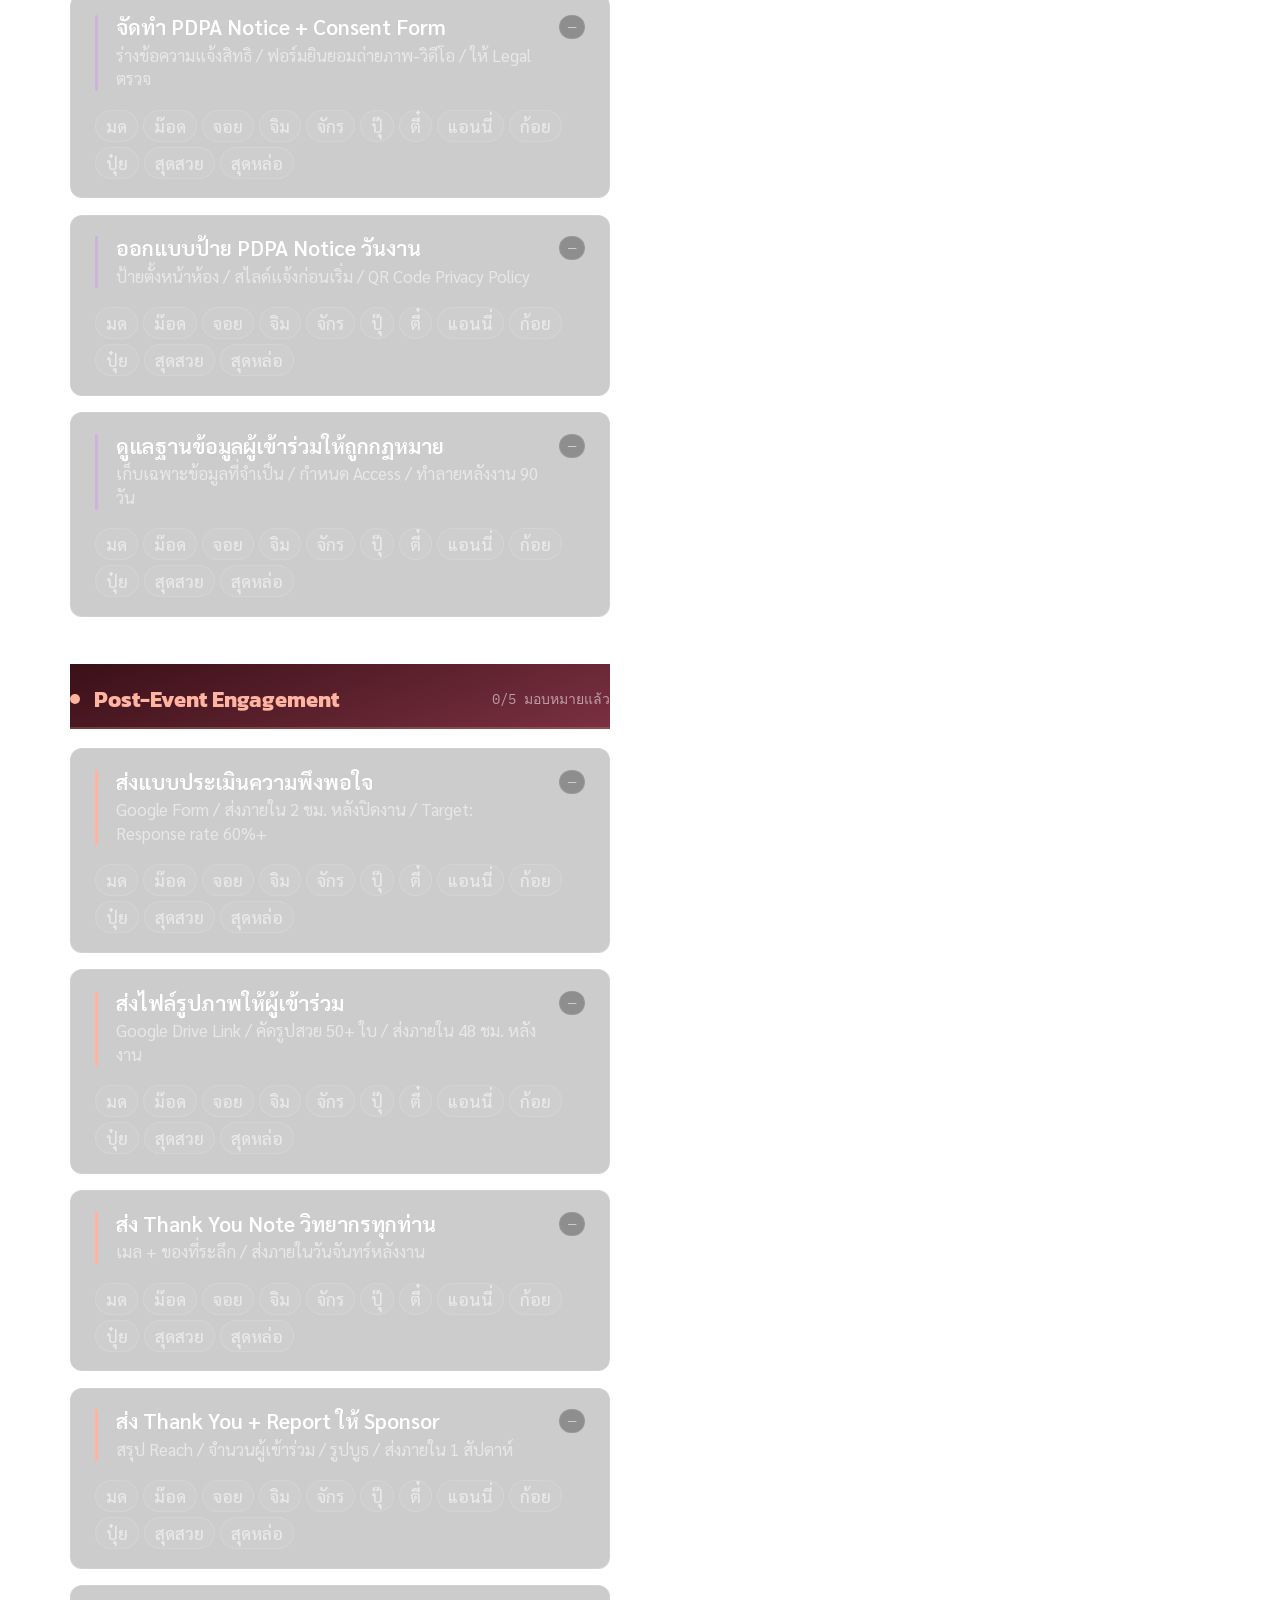
==== commit 57e4ffb7: "Add brand guest invitation task to Sales & Marketing" ====
--- a/pm_version.html
+++ b/pm_version.html
@@ -877,7 +877,9 @@
     <!-- MAIN: tasks -->
     <div class="main-col">
       <div class="inner" style="margin-bottom: 2rem;">
-        <div style="font-family:'Kanit',sans-serif;font-weight:700;font-size:0.95rem;margin-bottom:0.8rem;color:var(--gold-light)">หมวดหมู่งาน (14 หมวด)</div>
+        <div
+          style="font-family:'Kanit',sans-serif;font-weight:700;font-size:0.95rem;margin-bottom:0.8rem;color:var(--gold-light)">
+          หมวดหมู่งาน (14 หมวด)</div>
         <div id="deptNavButtons" style="display:flex;flex-wrap:wrap;gap:8px;"></div>
       </div>
 
@@ -1105,6 +1107,7 @@
           { id: 'sl3', t: 'ปิด Early Bird + เปิด General', d: '12 พ.ค. — โพสต์ Urgency / Countdown' },
           { id: 'sl4', t: 'Corporate Package 4,000 ฿/คน', d: 'เน้น HR/L&D 3+ คน ปิด 9 มิ.ย.' },
           { id: 'sl5', t: 'รายงานยอดขายรายสัปดาห์', d: 'Friday Report ทุกศุกร์ตลอด Campaign' },
+          { id: 'sl6', t: 'ติดต่อเชิญชวนแขกรับเชิญ/เจ้าของแบรนด์', d: 'ทาบทามคุณรวิศ และ VIP Guests / ประสานงาน / ยืนยันการเข้าร่วม' },
         ]
       },
       {
@@ -1325,7 +1328,7 @@
     function renderDeptNav() {
       const container = document.getElementById('deptNavButtons');
       if (!container) return;
-      
+
       let html = '';
       DEPTS.forEach(dept => {
         html += `<button class="btn btn-ghost" style="border-color:${dept.color}44; color:${dept.color}; font-size: 0.72rem; padding: 4px 12px; font-weight: 500;" onclick="scrollToDept('${dept.id}')">${dept.name}</button>`;
@@ -1338,15 +1341,15 @@
       if (el) {
         // Scroll considering the sticky header offset
         const y = el.getBoundingClientRect().top + window.scrollY - 100;
-        window.scrollTo({top: y, behavior: 'smooth'});
-        
+        window.scrollTo({ top: y, behavior: 'smooth' });
+
         // Highlight effect
         const header = el.querySelector('.dept-header');
         if (header) {
           const originalBg = header.style.backgroundColor;
           header.style.transition = 'background-color 0.4s ease';
           header.style.backgroundColor = 'rgba(212, 168, 67, 0.15)';
-          
+
           setTimeout(() => {
             header.style.backgroundColor = originalBg || 'transparent';
           }, 800);
@@ -1905,7 +1908,7 @@
       // 5. Re-render
       render();
       if (document.getElementById('ganttSection') && document.getElementById('ganttSection').style.display !== 'none') {
-         renderGantt();
+        renderGantt();
       }
     }
 
